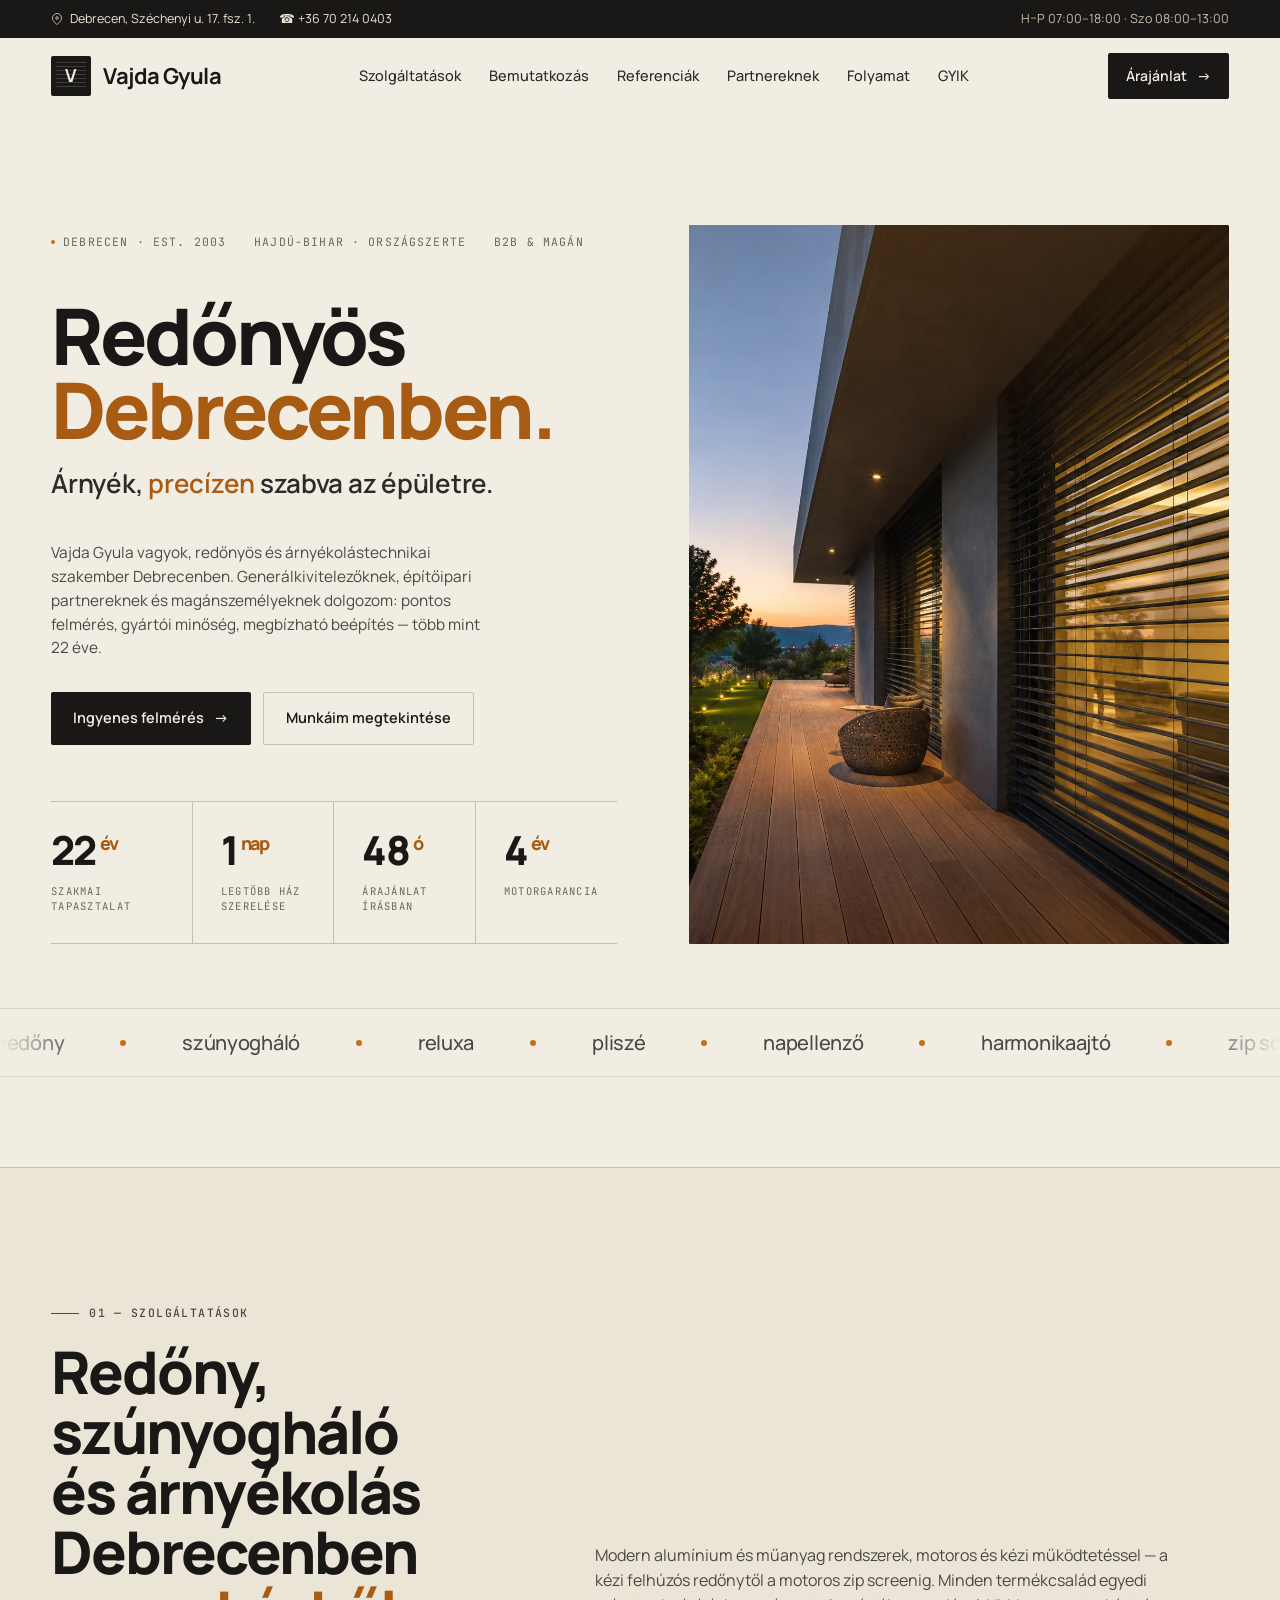
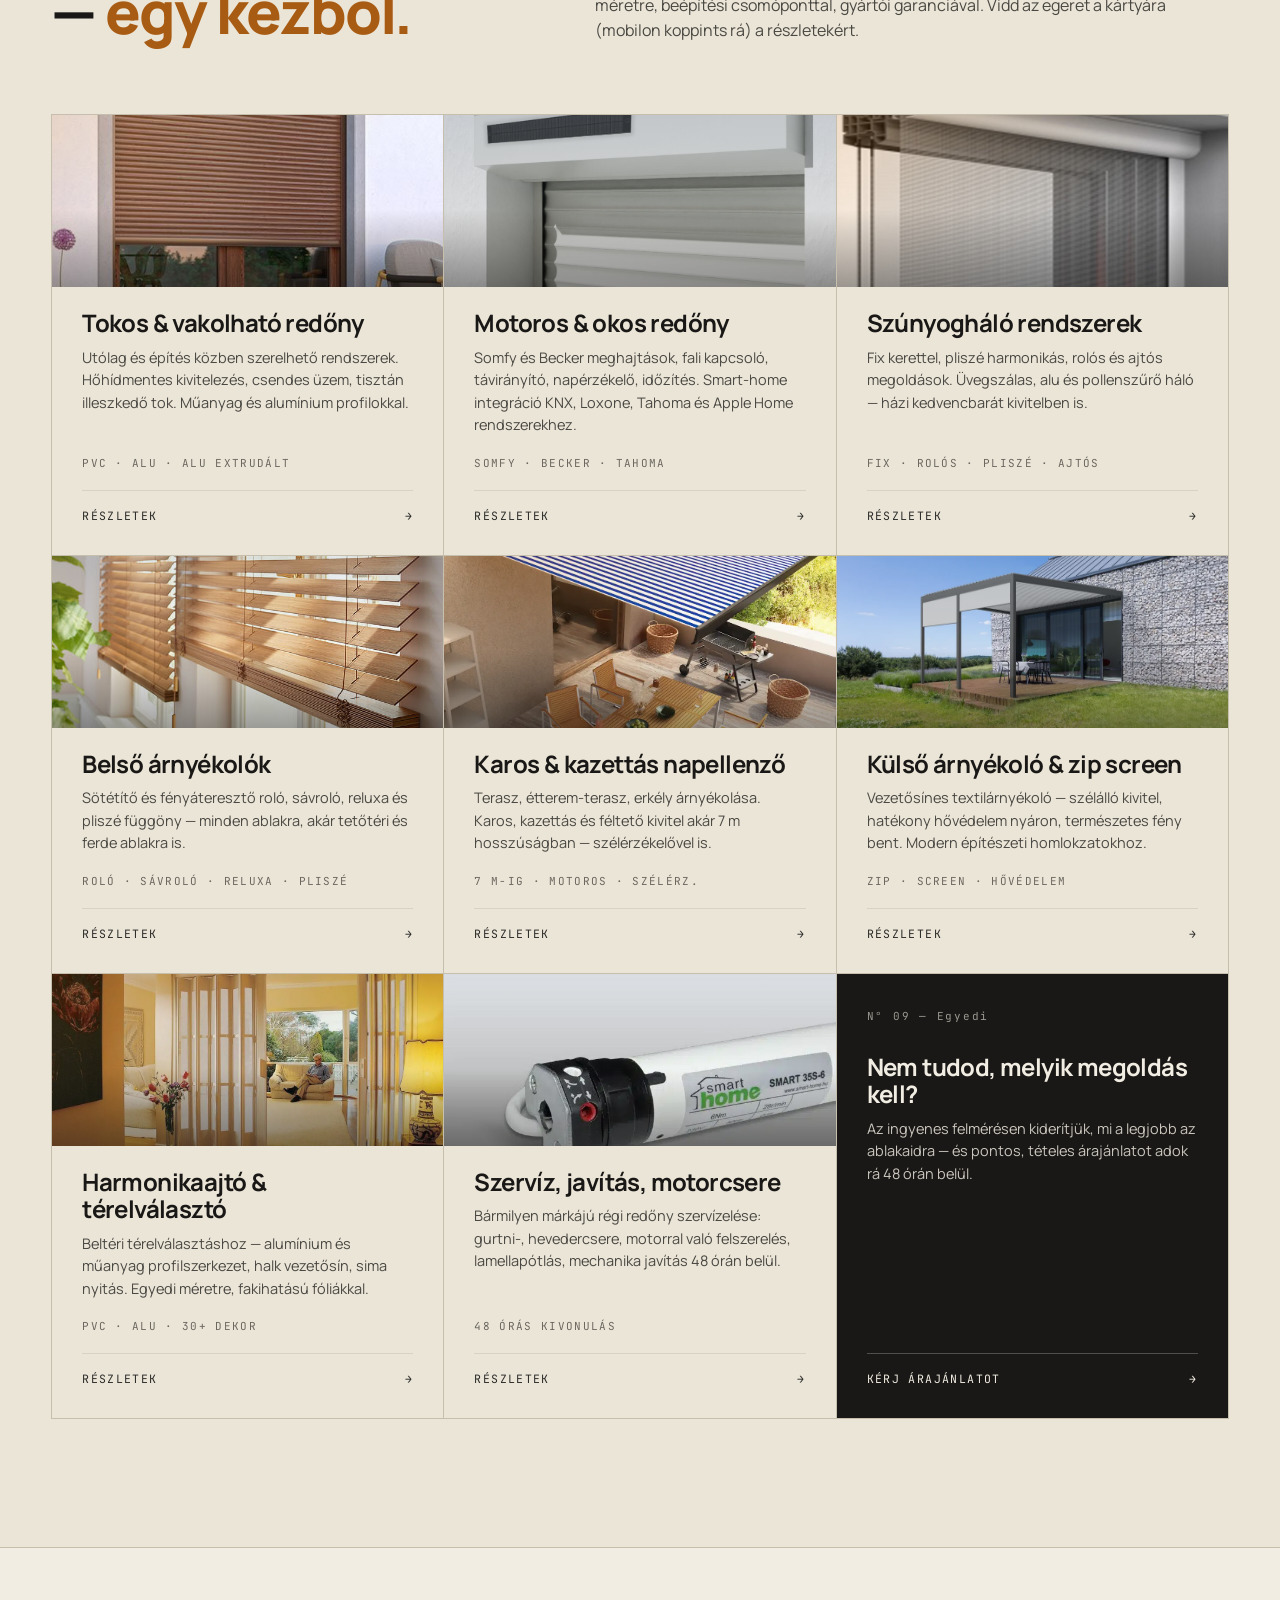
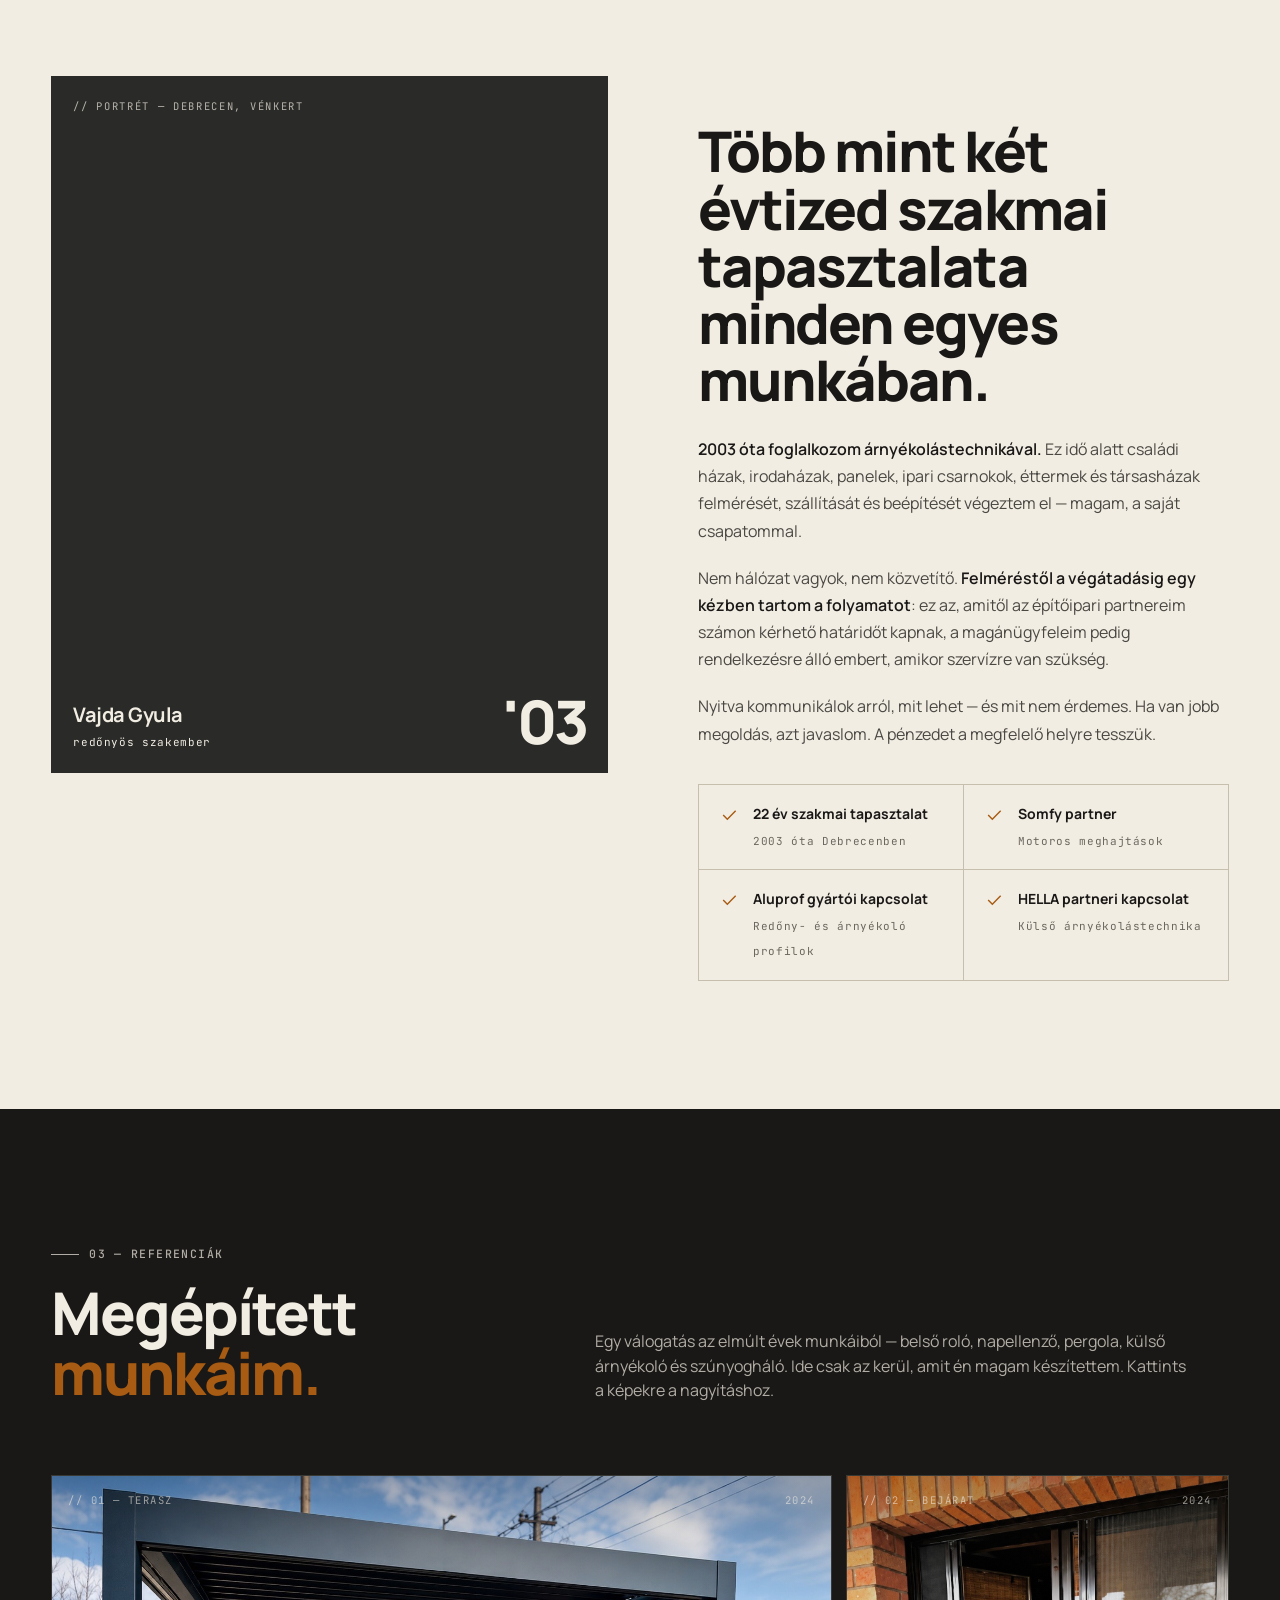
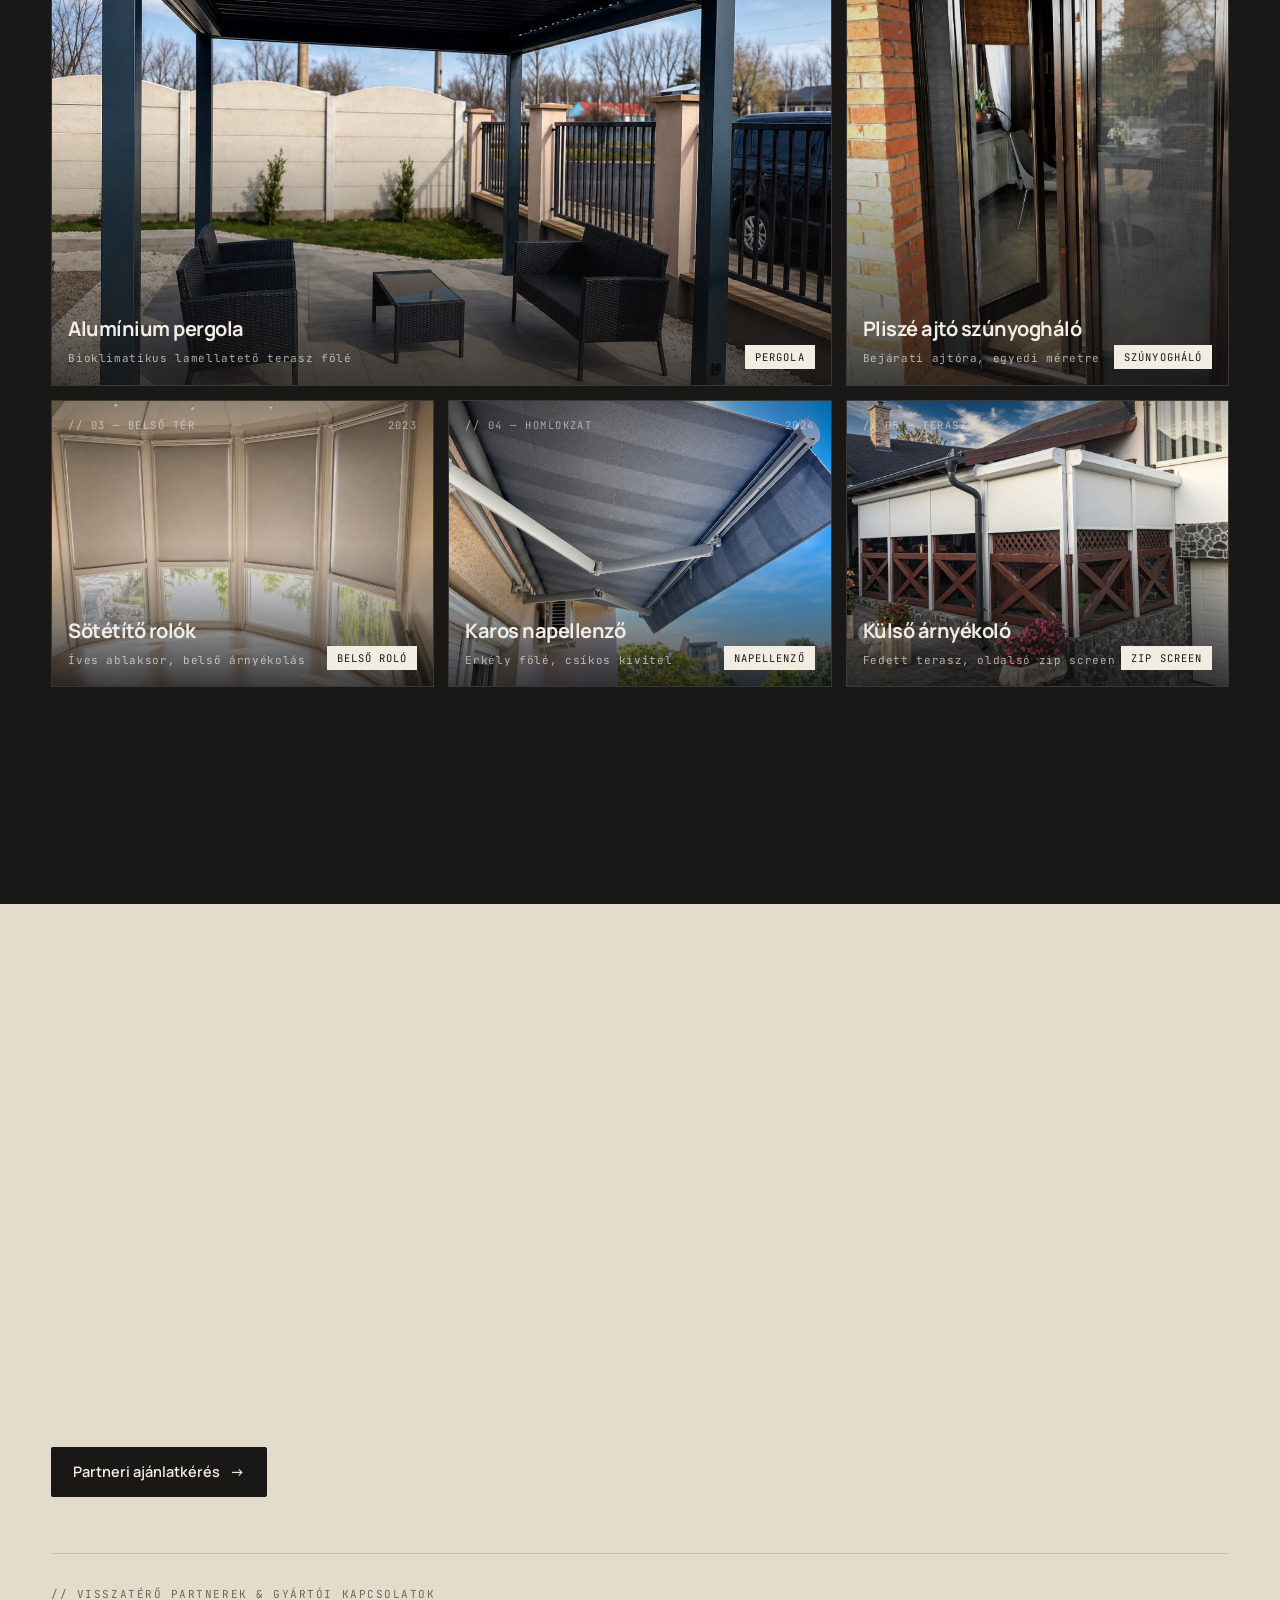
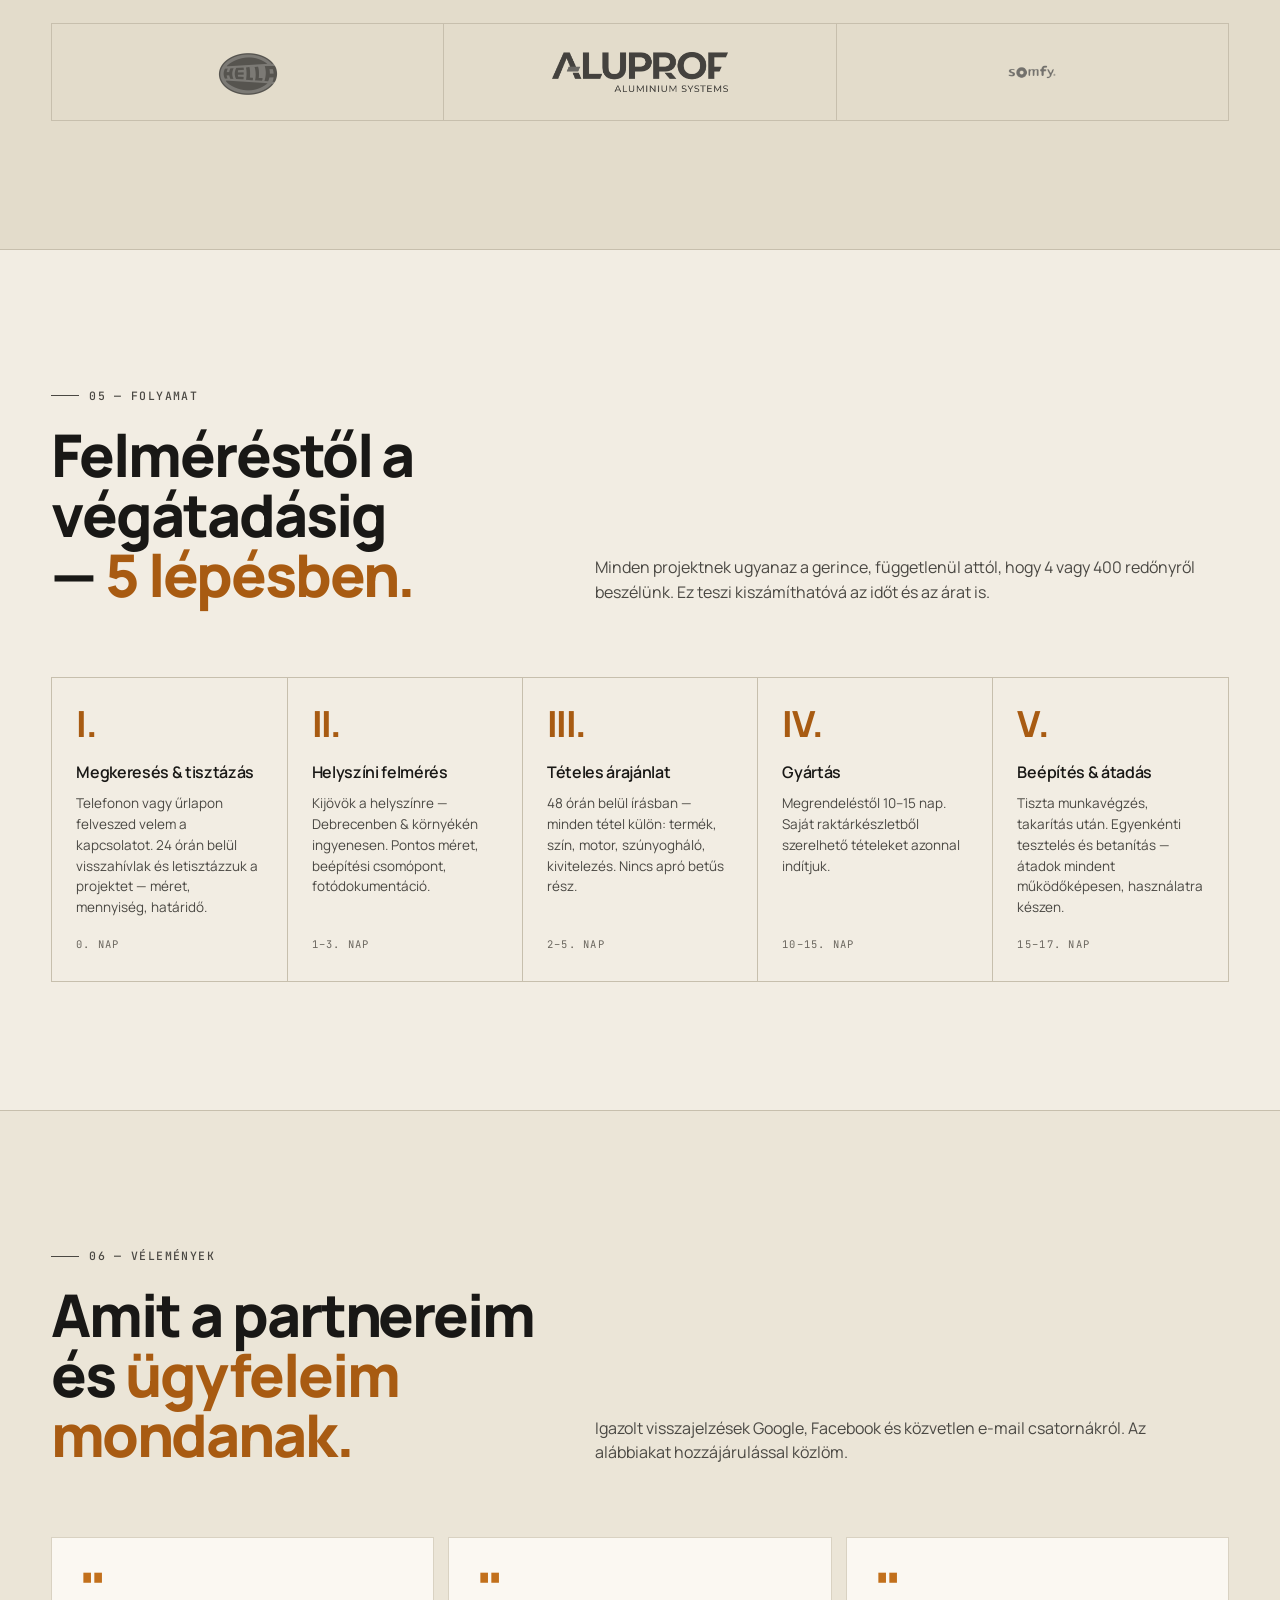
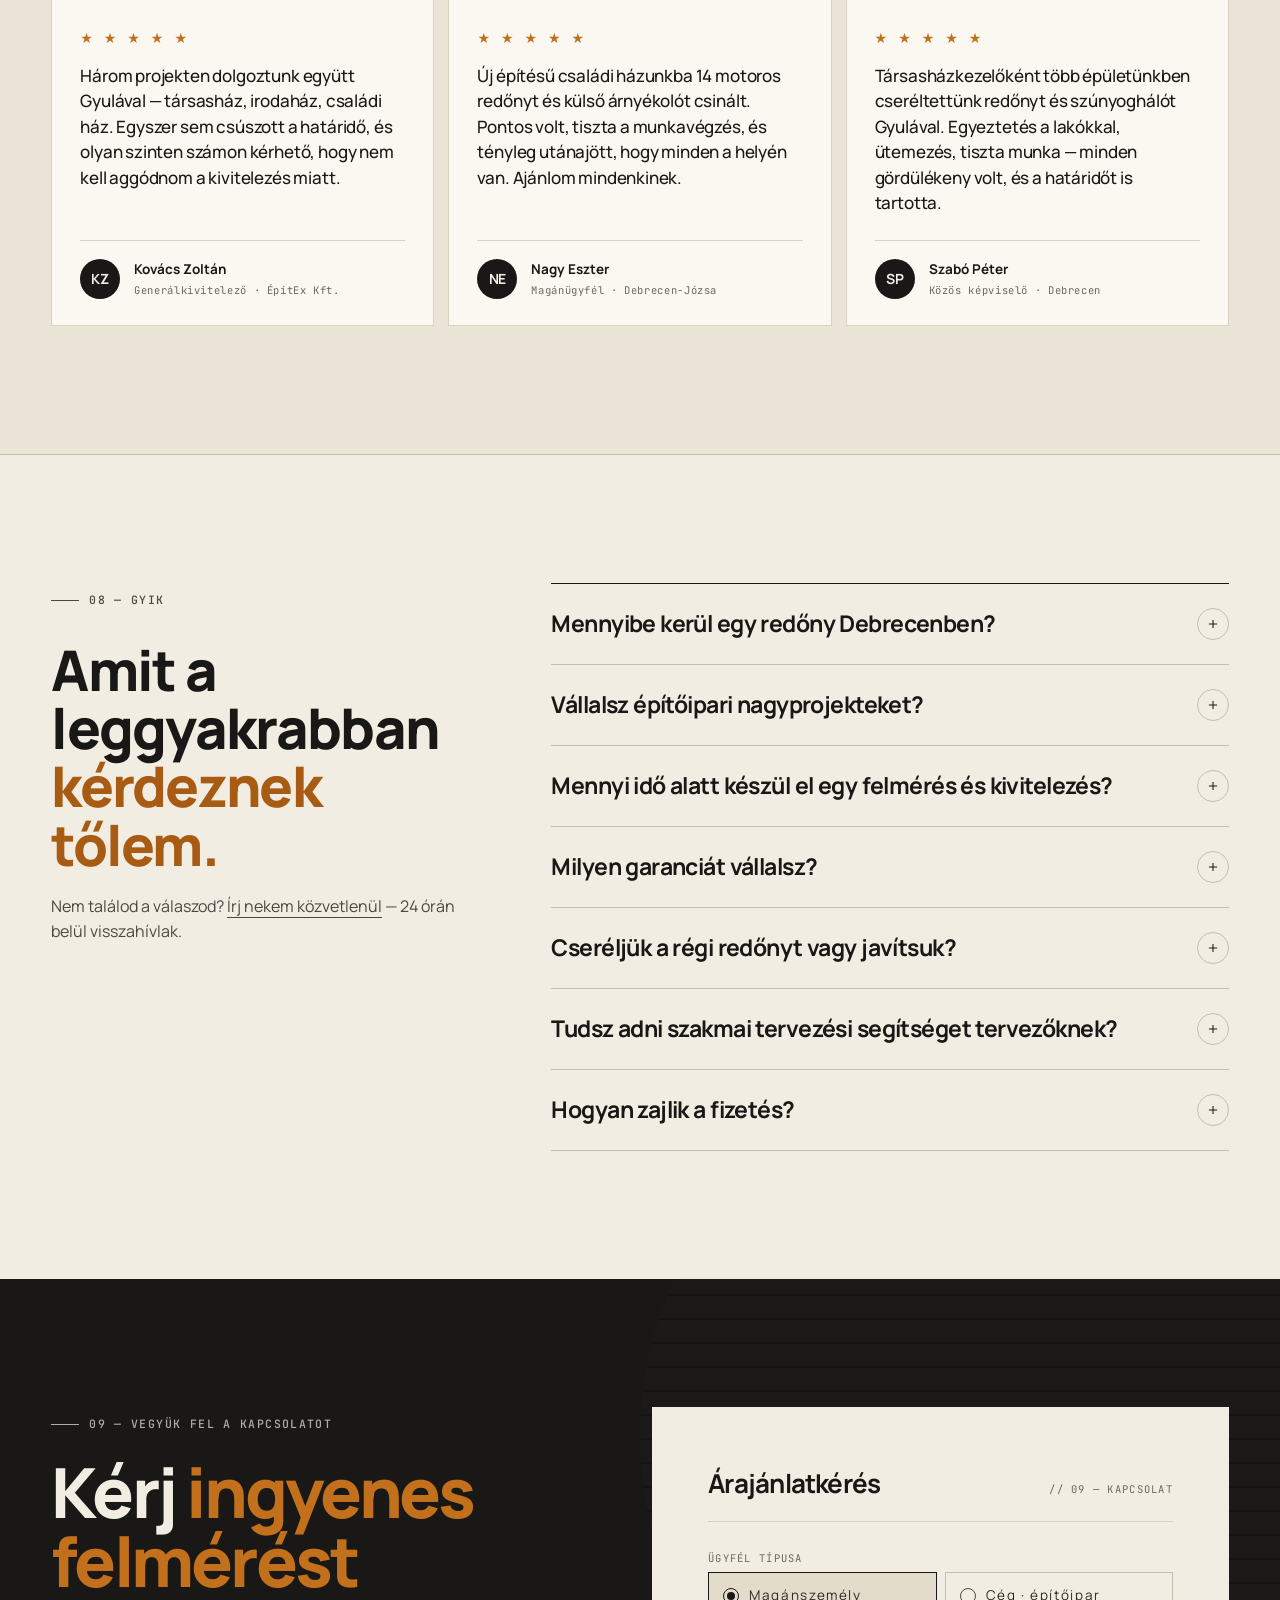
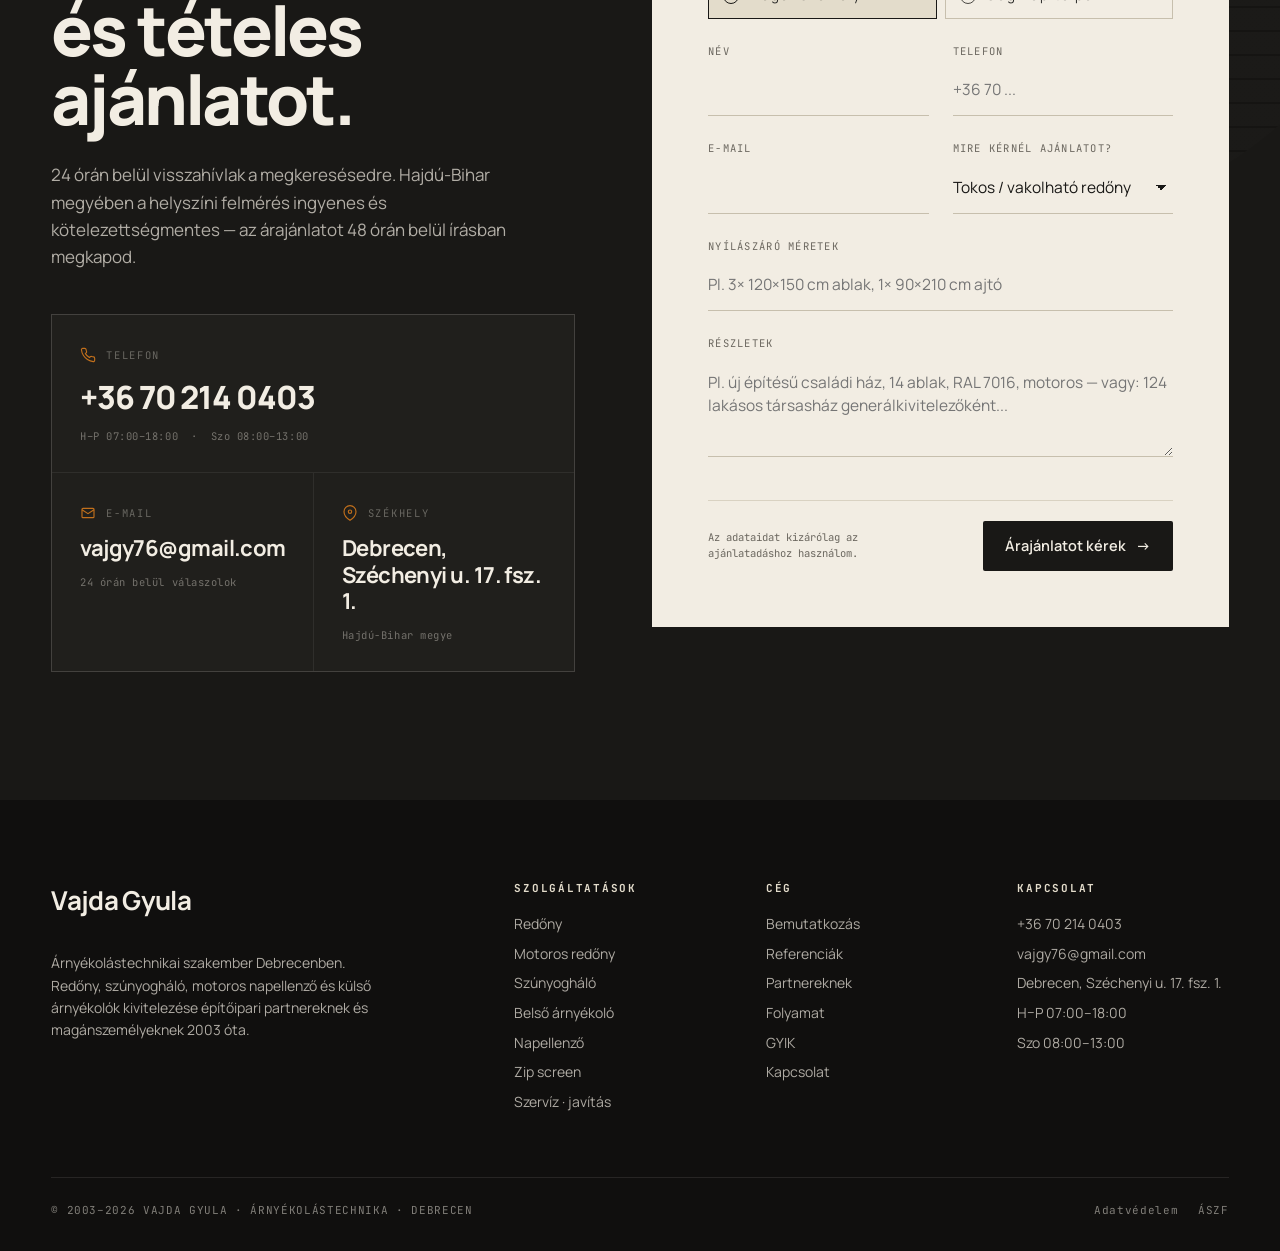
==== index.html @ 46eee4c5 "SEO overhaul: favicon/OG assets, image compression, hero rework, mailto form - Add favicon (SVG + PN" ====
<!doctype html>
<html lang="hu">
<head>
<meta charset="utf-8" />
<meta name="viewport" content="width=device-width, initial-scale=1, viewport-fit=cover" />
<title>Vajda Gyula Redőnyös Debrecen — Árnyékolástechnika, redőny, szúnyogháló, motoros napellenző</title>
<meta name="description" content="Vajda Gyula árnyékolástechnikai szakember Debrecenben. Redőny, motoros redőny, szúnyogháló, reluxa, pliszé, napellenző, harmonikaajtó és külső árnyékolók kivitelezése — építőipari partnereknek és magánszemélyeknek Hajdú-Bihar megyében. Ingyenes felmérés, garancia, gyors kivitelezés." />
<meta name="keywords" content="redőnyös Debrecen, árnyékolástechnika Debrecen, redőny Debrecen, motoros redőny, szúnyogháló Debrecen, reluxa, pliszé, napellenző, harmonikaajtó, külső árnyékoló, Vajda Gyula, redőny szerelés Hajdú-Bihar" />
<meta name="author" content="Vajda Gyula Árnyékolástechnika" />
<meta name="robots" content="index, follow, max-snippet:-1, max-image-preview:large, max-video-preview:-1" />
<meta name="theme-color" content="#191816" />
<meta name="geo.region" content="HU-HB" />
<meta name="geo.placename" content="Debrecen" />
<meta name="geo.position" content="47.5316;21.6273" />
<meta name="ICBM" content="47.5316, 21.6273" />
<link rel="canonical" href="https://vajdagyula-redony.hu/" />

<!-- Icons & manifest -->
<link rel="icon" href="favicon.svg" type="image/svg+xml" />
<link rel="icon" href="favicon-32.png" sizes="32x32" type="image/png" />
<link rel="icon" href="favicon-16.png" sizes="16x16" type="image/png" />
<link rel="apple-touch-icon" href="apple-touch-icon.png" />
<link rel="manifest" href="site.webmanifest" />

<!-- Open Graph -->
<meta property="og:type" content="website" />
<meta property="og:locale" content="hu_HU" />
<meta property="og:url" content="https://vajdagyula-redony.hu/" />
<meta property="og:site_name" content="Vajda Gyula Árnyékolástechnika" />
<meta property="og:title" content="Vajda Gyula Redőnyös Debrecen — Árnyékolástechnika minden mennyiségben" />
<meta property="og:description" content="22 év szakmai tapasztalat. Redőny, szúnyogháló, motoros árnyékolók építőipari kivitelezőknek és magánszemélyeknek Debrecenben és Hajdú-Bihar megyében." />
<meta property="og:image" content="https://vajdagyula-redony.hu/og.jpg" />
<meta property="og:image:width" content="1200" />
<meta property="og:image:height" content="630" />
<meta property="og:image:alt" content="Vajda Gyula redőnyös és árnyékolástechnika Debrecen" />

<!-- Twitter -->
<meta name="twitter:card" content="summary_large_image" />
<meta name="twitter:title" content="Vajda Gyula Redőnyös Debrecen" />
<meta name="twitter:description" content="Árnyékolástechnika kivitelezés Debrecenben. Építőipari partnereknek és magánszemélyeknek." />
<meta name="twitter:image" content="https://vajdagyula-redony.hu/og.jpg" />

<!-- Fonts -->
<link rel="preconnect" href="https://fonts.googleapis.com" />
<link rel="preconnect" href="https://fonts.gstatic.com" crossorigin />
<link href="https://fonts.googleapis.com/css2?family=Manrope:wght@400;500;600;700;800&family=JetBrains+Mono:wght@400;500&display=swap" rel="stylesheet" />

<link rel="preload" as="image" href="vajdahero.webp" type="image/webp" fetchpriority="high" />
<link rel="stylesheet" href="styles.css" />

<!-- Reveal-animated content stays visible if JS is disabled / not executed -->
<noscript><style>.reveal{opacity:1 !important;transform:none !important}</style></noscript>

<!-- Schema.org LocalBusiness -->
<script type="application/ld+json">
{
  "@context": "https://schema.org",
  "@type": "LocalBusiness",
  "@id": "https://vajdagyula-redony.hu/#business",
  "name": "Vajda Gyula Árnyékolástechnika",
  "alternateName": "Vajda Gyula Redőnyös",
  "description": "Árnyékolástechnikai szakember Debrecenben — redőny, szúnyogháló, reluxa, pliszé, motoros napellenző, harmonikaajtó és külső árnyékolók kivitelezése.",
  "url": "https://vajdagyula-redony.hu/",
  "telephone": "+36-70-214-0403",
  "email": "vajgy76@gmail.com",
  "image": "https://vajdagyula-redony.hu/og.jpg",
  "priceRange": "$$",
  "address": {
    "@type": "PostalAddress",
    "streetAddress": "Széchenyi utca 17. földszint 1.",
    "addressLocality": "Debrecen",
    "postalCode": "4025",
    "addressRegion": "Hajdú-Bihar",
    "addressCountry": "HU"
  },
  "geo": { "@type": "GeoCoordinates", "latitude": 47.5316, "longitude": 21.6273 },
  "areaServed": [
    { "@type": "City", "name": "Debrecen" },
    { "@type": "AdministrativeArea", "name": "Hajdú-Bihar megye" },
    { "@type": "City", "name": "Hajdúböszörmény" },
    { "@type": "City", "name": "Hajdúszoboszló" },
    { "@type": "City", "name": "Nyíregyháza" },
    { "@type": "City", "name": "Berettyóújfalu" }
  ],
  "openingHoursSpecification": [
    { "@type": "OpeningHoursSpecification", "dayOfWeek": ["Monday","Tuesday","Wednesday","Thursday","Friday"], "opens": "07:00", "closes": "18:00" },
    { "@type": "OpeningHoursSpecification", "dayOfWeek": "Saturday", "opens": "08:00", "closes": "13:00" }
  ],
  "founder": { "@type": "Person", "name": "Vajda Gyula" },
  "foundingDate": "2003",
  "knowsLanguage": "hu",
  "currenciesAccepted": "HUF",
  "paymentAccepted": "Készpénz, bankkártya, átutalás",
  "slogan": "Árnyékolástechnika egy kézből, Debrecenben.",
  "hasOfferCatalog": {
    "@type": "OfferCatalog",
    "name": "Árnyékolástechnikai szolgáltatások",
    "itemListElement": [
      { "@type": "Offer", "itemOffered": { "@type": "Service", "name": "Tokos és vakolható redőny szerelése", "areaServed": "Debrecen" } },
      { "@type": "Offer", "itemOffered": { "@type": "Service", "name": "Motoros és okos redőny (Somfy, Becker)", "areaServed": "Debrecen" } },
      { "@type": "Offer", "itemOffered": { "@type": "Service", "name": "Szúnyogháló rendszerek", "areaServed": "Debrecen" } },
      { "@type": "Offer", "itemOffered": { "@type": "Service", "name": "Belső árnyékolók — roló, reluxa, pliszé, sávroló", "areaServed": "Debrecen" } },
      { "@type": "Offer", "itemOffered": { "@type": "Service", "name": "Karos és kazettás napellenző", "areaServed": "Debrecen" } },
      { "@type": "Offer", "itemOffered": { "@type": "Service", "name": "Külső árnyékoló és zip screen", "areaServed": "Debrecen" } },
      { "@type": "Offer", "itemOffered": { "@type": "Service", "name": "Harmonikaajtó és térelválasztó", "areaServed": "Debrecen" } },
      { "@type": "Offer", "itemOffered": { "@type": "Service", "name": "Redőny szervíz, javítás, motorcsere", "areaServed": "Debrecen" } }
    ]
  },
  "sameAs": [
    "https://www.facebook.com/vajdagyula.redony",
    "https://www.instagram.com/vajdagyula.redony"
  ]
}
</script>

<script type="application/ld+json">
{
  "@context": "https://schema.org",
  "@type": "FAQPage",
  "mainEntity": [
    { "@type": "Question", "name": "Mennyibe kerül egy redőny Debrecenben?",
      "acceptedAnswer": { "@type": "Answer", "text": "Az ár a méretektől, a profil típusától (műanyag, alumínium habosított, alu extrudált), a működtetéstől (gurtni, hevederes, motoros, okos) és az opcionális szúnyoghálótól függ. Ingyenes helyszíni felmérés után részletes, tételes árajánlatot adok 48 órán belül." } },
    { "@type": "Question", "name": "Vállalsz építőipari nagyprojekteket?",
      "acceptedAnswer": { "@type": "Answer", "text": "Igen, ügyfélkörünk jelentős része generálkivitelezőkből, építőipari vállalkozásokból és társasházkezelőkből áll. Társasházi, ipari és lakóparki projekteknél bekapcsolódunk a tervezési fázistól a végátadásig." } },
    { "@type": "Question", "name": "Mennyi idő alatt készül el egy felmérés és kivitelezés?",
      "acceptedAnswer": { "@type": "Answer", "text": "Helyszíni felmérés általában 24-72 órán belül. Egyedi méretű termékek gyártási ideje 7-15 munkanap, a kivitelezés a legtöbb családi háznál 1 nap alatt elkészül." } },
    { "@type": "Question", "name": "Milyen garanciát vállalsz?",
      "acceptedAnswer": { "@type": "Answer", "text": "Minden új termékre 1 év teljes körű garanciát vállalok, a motorra 4 évet. A szakszerű beépítésre élethosszig tartó beépítési garanciát adok — ha bármi probléma adódik a beépítéssel, kijövök és megoldom." } },
    { "@type": "Question", "name": "Cseréljük a régi redőnyt vagy javítsuk?",
      "acceptedAnswer": { "@type": "Answer", "text": "20 évnél fiatalabb, alumínium szerkezetű redőnyök legtöbbször javíthatók — gurtni-, motorcsere, lamellapótlás. Műanyag, deformálódott vagy hőhídas régi redőnyöknél javasolt a teljes csere modern, hőszigetelő rendszerre." } },
    { "@type": "Question", "name": "Tudsz adni szakmai tervezési segítséget tervezőknek?",
      "acceptedAnswer": { "@type": "Answer", "text": "Igen. Építészirodákkal és kivitelezőkkel rendszeresen dolgozom — beépítési csomópontokat, gyártói műszaki adatlapokat, BIM-objektumokat és színmintát biztosítok a tervezési fázishoz." } }
  ]
}
</script>
</head>

<body>

<!-- ===== Top utility bar ===== -->
<div class="topbar">
  <div class="wrap topbar-inner">
    <div class="topbar-left">
      <span class="hide-sm topbar-loc"><svg width="12" height="12" viewBox="0 0 24 24" fill="none" stroke="currentColor" stroke-width="1.8" aria-hidden="true"><path d="M21 10c0 7-9 13-9 13s-9-6-9-13a9 9 0 0118 0z"/><circle cx="12" cy="10" r="2.5"/></svg>Debrecen, Széchenyi u. 17. fsz. 1.</span>
      <a href="tel:+36702140403">☎ +36 70 214 0403</a>
    </div>
    <div class="topbar-right">
      <span class="hide-sm">H–P 07:00–18:00 · Szo 08:00–13:00</span>
    </div>
  </div>
</div>

<!-- ===== Header ===== -->
<header class="header">
  <div class="wrap nav">
    <a class="brand" href="#top" aria-label="Vajda Gyula — kezdőlap">
      <span class="brand-mark" aria-hidden="true">V</span>
      <span class="brand-name">
        Vajda Gyula
      </span>
    </a>
    <nav class="menu" aria-label="Főmenü">
      <a href="#szolgaltatasok">Szolgáltatások</a>
      <a href="#bemutatkozas">Bemutatkozás</a>
      <a href="#referenciak">Referenciák</a>
      <a href="#partnereknek">Partnereknek</a>
      <a href="#folyamat">Folyamat</a>
      <a href="#gyik">GYIK</a>
    </nav>
    <a class="nav-cta" href="#kapcsolat">Árajánlat <span class="arrow">→</span></a>
    <button class="menu-toggle" aria-label="Menü"><span></span></button>
  </div>
  <div class="mobile-menu" aria-label="Mobilmenü">
    <a href="#szolgaltatasok">Szolgáltatások <small>01</small></a>
    <a href="#bemutatkozas">Bemutatkozás <small>02</small></a>
    <a href="#referenciak">Referenciák <small>03</small></a>
    <a href="#partnereknek">Partnereknek <small>04</small></a>
    <a href="#folyamat">Folyamat <small>05</small></a>
    <a href="#gyik">GYIK <small>06</small></a>
    <a href="#kapcsolat">Kapcsolat <small>07</small></a>
    <a class="btn btn-primary mobile-cta" href="#kapcsolat">Ingyenes árajánlat <span class="arrow">→</span></a>
  </div>
</header>

<main id="top">

<!-- ===== Hero ===== -->
<section class="hero" aria-label="Bevezető">
  <div class="wrap">
    <div class="hero-grid">
      <div>
        <div class="hero-meta reveal">
          <span><span class="dot"></span>Debrecen · est. 2003</span>
          <span>Hajdú-Bihar · országszerte</span>
          <span>B2B &amp; magán</span>
        </div>
        <h1 class="reveal">
          Redőnyös<br/>
          <span class="amber">Debrecenben.</span>
        </h1>
        <p class="hero-tagline reveal">Árnyék, <span class="amber">precízen</span> szabva az épületre.</p>
        <p class="hero-lede reveal">
          Vajda Gyula vagyok, redőnyös és árnyékolástechnikai szakember Debrecenben. Generálkivitelezőknek, építőipari partnereknek és magánszemélyeknek dolgozom: pontos felmérés, gyártói minőség, megbízható beépítés — több mint 22 éve.
        </p>
        <div class="hero-ctas reveal">
          <a href="#kapcsolat" class="btn btn-primary">Ingyenes felmérés <span class="arrow">→</span></a>
          <a href="#referenciak" class="btn btn-ghost">Munkáim megtekintése</a>
        </div>

        <div class="hero-rule reveal" role="list">
          <div role="listitem">
            <div class="num">22<small>év</small></div>
            <div class="lbl">Szakmai tapasztalat</div>
          </div>
          <div role="listitem">
            <div class="num">1<small>nap</small></div>
            <div class="lbl">Legtöbb ház szerelése</div>
          </div>
          <div role="listitem">
            <div class="num">48<small>ó</small></div>
            <div class="lbl">Árajánlat írásban</div>
          </div>
          <div role="listitem">
            <div class="num">4<small>év</small></div>
            <div class="lbl">Motorgarancia</div>
          </div>
        </div>
      </div>

      <div class="hero-visual reveal">
        <picture>
          <source srcset="vajdahero.webp" type="image/webp" />
          <img src="vajdahero.jpg" width="1024" height="1536" alt="Vajda Gyula redőnyös és árnyékolástechnikai szakember Debrecenben" fetchpriority="high" />
        </picture>
      </div>
    </div>
  </div>

  <div class="hero-marquee" aria-hidden="true">
    <div class="marquee-track">
      <span><em class="italic">redőny</em><i class="dot"></i><em class="italic">szúnyogháló</em><i class="dot"></i><em class="italic">reluxa</em><i class="dot"></i><em class="italic">pliszé</em><i class="dot"></i><em class="italic">napellenző</em><i class="dot"></i><em class="italic">harmonikaajtó</em><i class="dot"></i><em class="italic">zip screen</em><i class="dot"></i><em class="italic">motoros megoldások</em><i class="dot"></i></span>
      <span><em class="italic">redőny</em><i class="dot"></i><em class="italic">szúnyogháló</em><i class="dot"></i><em class="italic">reluxa</em><i class="dot"></i><em class="italic">pliszé</em><i class="dot"></i><em class="italic">napellenző</em><i class="dot"></i><em class="italic">harmonikaajtó</em><i class="dot"></i><em class="italic">zip screen</em><i class="dot"></i><em class="italic">motoros megoldások</em><i class="dot"></i></span>
    </div>
  </div>
</section>

<!-- ===== Services ===== -->
<section class="services" id="szolgaltatasok" aria-label="Szolgáltatások">
  <div class="wrap">
    <div class="section-head reveal">
      <div>
        <div class="eyebrow">01 — Szolgáltatások</div>
        <h2>Redőny, szúnyogháló és árnyékolás Debrecenben — <em>egy kézből.</em></h2>
      </div>
      <p>Modern alumínium és műanyag rendszerek, motoros és kézi működtetéssel — a kézi felhúzós redőnytől a motoros zip screenig. Minden termékcsalád egyedi méretre, beépítési csomóponttal, gyártói garanciával. Vidd az egeret a kártyára (mobilon koppints rá) a részletekért.</p>
    </div>

    <div class="services-grid">

      <article class="service reveal" data-service>
        <div class="service-shot warm">
          <img src="tokos.jpg" alt="Tokos és vakolható redőny szerelés Debrecenben" loading="lazy" />
        </div>
        <h3>Tokos &amp; vakolható redőny</h3>
        <p>Utólag és építés közben szerelhető rendszerek. Hőhídmentes kivitelezés, csendes üzem, tisztán illeszkedő tok. Műanyag és alumínium profilokkal.</p>
        <div class="service-meta">PVC · ALU · ALU EXTRUDÁLT</div>
        <div class="service-cta">Részletek <span class="arrow">→</span></div>
        <div class="service-panel">
          <div class="service-panel-body">
            <h3>Tokos &amp; vakolható redőny</h3>
            <ul class="service-points">
              <li>Utólag és új építésbe egyaránt szerelhető</li>
              <li>Hőhídmentes tok, halk működés</li>
              <li>Kézi felhúzós, gurtnis, hevederes vagy motoros</li>
            </ul>
          </div>
        </div>
      </article>

      <article class="service reveal" data-service>
        <div class="service-shot cool">
          <img src="motorosredony.jpg" alt="Motoros redőny Somfy motorral és okos vezérléssel" loading="lazy" />
        </div>
        <h3>Motoros &amp; okos redőny</h3>
        <p>Somfy és Becker meghajtások, fali kapcsoló, távirányító, napérzékelő, időzítés. Smart-home integráció KNX, Loxone, Tahoma és Apple Home rendszerekhez.</p>
        <div class="service-meta">SOMFY · BECKER · TAHOMA</div>
        <div class="service-cta">Részletek <span class="arrow">→</span></div>
        <div class="service-panel">
          <div class="service-panel-body">
            <h3>Motoros &amp; okos redőny</h3>
            <ul class="service-points">
              <li>Somfy és Becker meghajtás, halk üzem</li>
              <li>Távirányító, napérzékelő, időzítés</li>
              <li>KNX · Loxone · Tahoma · Apple Home</li>
            </ul>
          </div>
        </div>
      </article>

      <article class="service reveal" data-service>
        <div class="service-shot warm">
          <img src="szunyoghalo.jpg" alt="Szúnyogháló rendszer ablakra és ajtóra, Debrecen" loading="lazy" />
        </div>
        <h3>Szúnyogháló rendszerek</h3>
        <p>Fix kerettel, pliszé harmonikás, rolós és ajtós megoldások. Üvegszálas, alu és pollenszűrő háló — házi kedvencbarát kivitelben is.</p>
        <div class="service-meta">FIX · ROLÓS · PLISZÉ · AJTÓS</div>
        <div class="service-cta">Részletek <span class="arrow">→</span></div>
        <div class="service-panel">
          <div class="service-panel-body">
            <h3>Szúnyogháló rendszerek</h3>
            <ul class="service-points">
              <li>Fix, rolós, pliszé harmonikás és ajtós kivitel</li>
              <li>Pliszé szúnyogháló minden ablakra</li>
              <li>Üvegszálas, alu és pollenszűrő, kedvenc-barát háló</li>
            </ul>
          </div>
        </div>
      </article>

      <article class="service reveal" data-service>
        <div class="service-shot cool">
          <img src="belso-arnyekolo.jpg" alt="Belső árnyékoló — sötétítő roló, reluxa és pliszé függöny" loading="lazy" />
        </div>
        <h3>Belső árnyékolók</h3>
        <p>Sötétítő és fényáteresztő roló, sávroló, reluxa és pliszé függöny — minden ablakra, akár tetőtéri és ferde ablakra is.</p>
        <div class="service-meta">ROLÓ · SÁVROLÓ · RELUXA · PLISZÉ</div>
        <div class="service-cta">Részletek <span class="arrow">→</span></div>
        <div class="service-panel">
          <div class="service-panel-body">
            <h3>Belső árnyékolók</h3>
            <ul class="service-points">
              <li>Sötétítő és fényáteresztő roló</li>
              <li>Sávroló, reluxa és pliszé függöny</li>
              <li>Egyenes, ferde és tetőtéri ablakra egyaránt</li>
            </ul>
          </div>
        </div>
      </article>

      <article class="service reveal" data-service>
        <div class="service-shot warm">
          <img src="kazettasnapellenzo.webp" alt="Karos, kazettás napellenző terasz fölé, motoros" loading="lazy" />
        </div>
        <h3>Karos &amp; kazettás napellenző</h3>
        <p>Terasz, étterem-terasz, erkély árnyékolása. Karos, kazettás és féltető kivitel akár 7 m hosszúságban — szélérzékelővel is.</p>
        <div class="service-meta">7 M-IG · MOTOROS · SZÉLÉRZ.</div>
        <div class="service-cta">Részletek <span class="arrow">→</span></div>
        <div class="service-panel">
          <div class="service-panel-body">
            <h3>Karos &amp; kazettás napellenző</h3>
            <ul class="service-points">
              <li>Karos, kazettás és féltető kivitel</li>
              <li>Terasz, étterem-terasz, erkély fölé</li>
              <li>Akár 7 m széles, motoros, szélérzékelővel</li>
            </ul>
          </div>
        </div>
      </article>

      <article class="service reveal" data-service>
        <div class="service-shot cool">
          <picture>
            <source srcset="zipscreen.webp" type="image/webp" />
            <img src="zipscreen.png" alt="Külső árnyékoló zip screen modern homlokzaton" loading="lazy" />
          </picture>
        </div>
        <h3>Külső árnyékoló &amp; zip screen</h3>
        <p>Vezetősínes textilárnyékoló — szélálló kivitel, hatékony hővédelem nyáron, természetes fény bent. Modern építészeti homlokzatokhoz.</p>
        <div class="service-meta">ZIP · SCREEN · HŐVÉDELEM</div>
        <div class="service-cta">Részletek <span class="arrow">→</span></div>
        <div class="service-panel">
          <div class="service-panel-body">
            <h3>Külső árnyékoló &amp; zip screen</h3>
            <ul class="service-points">
              <li>Vezetősínes, szélálló textilárnyékoló</li>
              <li>Hatékony nyári hővédelem, természetes fény bent</li>
              <li>Modern építészeti homlokzatokhoz</li>
            </ul>
          </div>
        </div>
      </article>

      <article class="service reveal" data-service>
        <div class="service-shot warm">
          <img src="harmonikaajto.webp" alt="Harmonikaajtó és térelválasztó egyedi méretre" loading="lazy" />
        </div>
        <h3>Harmonikaajtó &amp; térelválasztó</h3>
        <p>Beltéri térelválasztáshoz — alumínium és műanyag profilszerkezet, halk vezetősín, sima nyitás. Egyedi méretre, fakihatású fóliákkal.</p>
        <div class="service-meta">PVC · ALU · 30+ DEKOR</div>
        <div class="service-cta">Részletek <span class="arrow">→</span></div>
        <div class="service-panel">
          <div class="service-panel-body">
            <h3>Harmonikaajtó &amp; térelválasztó</h3>
            <ul class="service-points">
              <li>Beltéri térelválasztás egyedi méretre</li>
              <li>Halk vezetősín, sima nyitás</li>
              <li>Alumínium és PVC, fakihatású fóliákkal</li>
            </ul>
          </div>
        </div>
      </article>

      <article class="service reveal" data-service>
        <div class="service-shot cool">
          <img src="szereles.webp" alt="Redőny szervíz, javítás és motorcsere Debrecenben" loading="lazy" />
        </div>
        <h3>Szervíz, javítás, motorcsere</h3>
        <p>Bármilyen márkájú régi redőny szervízelése: gurtni-, hevedercsere, motorral való felszerelés, lamellapótlás, mechanika javítás 48 órán belül.</p>
        <div class="service-meta">48 ÓRÁS KIVONULÁS</div>
        <div class="service-cta">Részletek <span class="arrow">→</span></div>
        <div class="service-panel">
          <div class="service-panel-body">
            <h3>Szervíz, javítás, motorcsere</h3>
            <ul class="service-points">
              <li>Bármely márkájú régi redőny szervíze</li>
              <li>Gurtni-, heveder- és motorcsere</li>
              <li>Lamellapótlás, mechanika javítás</li>
            </ul>
          </div>
        </div>
      </article>

      <a class="service service-cta-card reveal" href="#kapcsolat">
        <div class="service-num">N° 09 — Egyedi</div>
        <h3>Nem tudod, melyik megoldás kell?</h3>
        <p>Az ingyenes felmérésen kiderítjük, mi a legjobb az ablakaidra — és pontos, tételes árajánlatot adok rá 48 órán belül.</p>
        <div class="service-cta">Kérj árajánlatot <span class="arrow">→</span></div>
      </a>

    </div>
  </div>
</section>

<!-- ===== About ===== -->
<section id="bemutatkozas" aria-label="Bemutatkozás">
  <div class="wrap">
    <div class="about-grid">
      <div class="about-portrait reveal" aria-hidden="true">
        <div class="stripes"></div>
        <div class="label">// PORTRÉT — DEBRECEN, VÉNKERT</div>
        <div class="caption">
          <div>
            <strong>Vajda Gyula</strong>
            redőnyös szakember
          </div>
          <div class="since">'03</div>
        </div>
      </div>

      <div class="about-body">
        <div class="eyebrow reveal">02 — Bemutatkozás</div>
        <h2 class="reveal">    Több mint két évtized szakmai tapasztalata minden egyes munkában.</em></h2>
        <p class="reveal">
          <strong>2003 óta foglalkozom árnyékolástechnikával.</strong> Ez idő alatt családi házak, irodaházak, panelek, ipari csarnokok, éttermek és társasházak felmérését, szállítását és beépítését végeztem el — magam, a saját csapatommal.
        </p>
        <p class="reveal">
          Nem hálózat vagyok, nem közvetítő. <strong>Felméréstől a végátadásig egy kézben tartom a folyamatot</strong>: ez az, amitől az építőipari partnereim számon kérhető határidőt kapnak, a magánügyfeleim pedig rendelkezésre álló embert, amikor szervízre van szükség.
        </p>
        <p class="reveal">
          Nyitva kommunikálok arról, mit lehet — és mit nem érdemes. Ha van jobb megoldás, azt javaslom. A pénzedet a megfelelő helyre tesszük.
        </p>

        <div class="about-credentials reveal">
          <div>
            <span class="ico" aria-hidden="true">
              <svg width="20" height="20" viewBox="0 0 24 24" fill="none" stroke="currentColor" stroke-width="1.7"><path d="M5 12l5 5L20 7"/></svg>
            </span>
            <div>
              <strong>22 év szakmai tapasztalat</strong>
              <small>2003 óta Debrecenben</small>
            </div>
          </div>
          <div>
            <span class="ico" aria-hidden="true">
              <svg width="20" height="20" viewBox="0 0 24 24" fill="none" stroke="currentColor" stroke-width="1.7"><path d="M5 12l5 5L20 7"/></svg>
            </span>
            <div>
              <strong>Somfy partner</strong>
              <small>Motoros meghajtások</small>
            </div>
          </div>
          <div>
            <span class="ico" aria-hidden="true">
              <svg width="20" height="20" viewBox="0 0 24 24" fill="none" stroke="currentColor" stroke-width="1.7"><path d="M5 12l5 5L20 7"/></svg>
            </span>
            <div>
              <strong>Aluprof gyártói kapcsolat</strong>
              <small>Redőny- és árnyékoló profilok</small>
            </div>
          </div>
          <div>
            <span class="ico" aria-hidden="true">
              <svg width="20" height="20" viewBox="0 0 24 24" fill="none" stroke="currentColor" stroke-width="1.7"><path d="M5 12l5 5L20 7"/></svg>
            </span>
            <div>
              <strong>HELLA partneri kapcsolat</strong>
              <small>Külső árnyékolástechnika</small>
            </div>
          </div>
        </div>

      </div>
    </div>
  </div>
</section>

<!-- ===== References ===== -->
<section class="refs" id="referenciak" aria-label="Referenciák">
  <div class="wrap">
    <div class="section-head reveal">
      <div>
        <div class="eyebrow">03 — Referenciák</div>
        <h2>Megépített <em>munkáim.</em></h2>
      </div>
      <p>Egy válogatás az elmúlt évek munkáiból — belső roló, napellenző, pergola, külső árnyékoló és szúnyogháló. Ide csak az kerül, amit én magam készítettem. Kattints a képekre a nagyításhoz.</p>
    </div>

    <div class="refs-grid reveal">
      <article class="ref-card x-8 ref-fill" data-stamp="// 01 — TERASZ" data-name="Alumínium pergola" data-meta="Bioklimatikus lamellatető · terasz árnyékolás · 2024">
        <div class="img"><img src="ref-pergola.jpeg" alt="Alumínium pergola terasz fölött" loading="lazy" /></div>
        <div class="stamp"><span>// 01 — TERASZ</span><span>2024</span></div>
        <div class="meta">
          <div><strong>Alumínium pergola</strong><small>Bioklimatikus lamellatető terasz fölé</small></div>
          <span class="pill">PERGOLA</span>
        </div>
      </article>
      <article class="ref-card x-4" data-stamp="// 02 — BEJÁRAT" data-name="Pliszé ajtó szúnyogháló" data-meta="Bejárati ajtó · pliszé szúnyogháló · 2024">
        <div class="img"><img src="ref-door-screen.jpeg" alt="Pliszé szúnyogháló bejárati ajtón" loading="lazy" /></div>
        <div class="stamp"><span>// 02 — BEJÁRAT</span><span>2024</span></div>
        <div class="meta">
          <div><strong>Pliszé ajtó szúnyogháló</strong><small>Bejárati ajtóra, egyedi méretre</small></div>
          <span class="pill">SZÚNYOGHÁLÓ</span>
        </div>
      </article>

      <article class="ref-card x-4-l" data-stamp="// 03 — BELSŐ TÉR" data-name="Sötétítő rolók" data-meta="Íves ablaksor · belső sötétítő roló · 2023">
        <div class="img"><img src="ref-roller-blinds.jpeg" alt="Sötétítő rolók íves ablaksoron" loading="lazy" /></div>
        <div class="stamp"><span>// 03 — BELSŐ TÉR</span><span>2023</span></div>
        <div class="meta">
          <div><strong>Sötétítő rolók</strong><small>Íves ablaksor, belső árnyékolás</small></div>
          <span class="pill">BELSŐ ROLÓ</span>
        </div>
      </article>
      <article class="ref-card x-4-l" data-stamp="// 04 — HOMLOKZAT" data-name="Karos napellenző" data-meta="Erkély fölé · csíkos karos napellenző · 2024">
        <div class="img"><img src="ref-awning.jpeg" alt="Karos napellenző erkély fölött" loading="lazy" /></div>
        <div class="stamp"><span>// 04 — HOMLOKZAT</span><span>2024</span></div>
        <div class="meta">
          <div><strong>Karos napellenző</strong><small>Erkély fölé, csíkos kivitel</small></div>
          <span class="pill">NAPELLENZŐ</span>
        </div>
      </article>
      <article class="ref-card x-4-l" data-stamp="// 05 — TERASZ" data-name="Külső árnyékoló" data-meta="Fedett terasz · oldalsó zip screen · 2023">
        <div class="img"><img src="ref-zip-screen.jpeg" alt="Külső zip screen fedett teraszon" loading="lazy" /></div>
        <div class="stamp"><span>// 05 — TERASZ</span><span>2023</span></div>
        <div class="meta">
          <div><strong>Külső árnyékoló</strong><small>Fedett terasz, oldalsó zip screen</small></div>
          <span class="pill">ZIP SCREEN</span>
        </div>
      </article>
    </div>

    <div class="refs-foot reveal">
      <div>// VÁLOGATÁS A MEGÉPÍTETT MUNKÁIMBÓL</div>
      <a href="#kapcsolat" class="btn btn-secondary">Árajánlat a saját projektedhez <span class="arrow">→</span></a>
    </div>
  </div>
</section>

<!-- ===== B2B ===== -->
<section class="b2b" id="partnereknek" aria-label="Építőipari partnereknek">
  <div class="wrap">
    <div class="b2b-grid">
      <div>
        <div class="eyebrow reveal">04 — Építőiparnak</div>
        <h2 class="reveal">Generálkivitelezőknek és <em>építőipari partnereknek.</em></h2>
        <p class="b2b-lede reveal">
          Ügyfélkörünk gerincét építőipari vállalkozások adják. Tudjuk, hogyan mozog egy építkezés: tervezési fázistól számon kérhető határidő, gyártási logisztika, csomóponti kompatibilitás, és egyértelmű felelősségvállalás a végátadásig. Egyedi keretszerződéseket kötünk projektvolumen mellett.
        </p>
        <div style="margin-top: 32px;" class="reveal">
          <a href="#kapcsolat" class="btn btn-primary">Partneri ajánlatkérés <span class="arrow">→</span></a>
        </div>
      </div>

      <div class="b2b-perks reveal">
        <div class="b2b-perk">
          <span class="ico" aria-hidden="true"><svg width="22" height="22" viewBox="0 0 24 24" fill="none" stroke="currentColor" stroke-width="1.6"><circle cx="12" cy="12" r="9"/><path d="M3 12h18M12 3a14 14 0 010 18M12 3a14 14 0 000 18"/></svg></span>
          <div><strong>Lefedett régió</strong><small>Hajdú-Bihar és a környező megyék</small></div>
          <span class="arrow">→</span>
        </div>
        <div class="b2b-perk">
          <span class="ico" aria-hidden="true"><svg width="22" height="22" viewBox="0 0 24 24" fill="none" stroke="currentColor" stroke-width="1.6"><rect x="3" y="4" width="18" height="16" rx="1"/><path d="M3 9h18M8 4v3M16 4v3"/></svg></span>
          <div><strong>Tartható határidő</strong><small>Gyártási és kivitelezési ütemezés írásban</small></div>
          <span class="arrow">→</span>
        </div>
        <div class="b2b-perk">
          <span class="ico" aria-hidden="true"><svg width="22" height="22" viewBox="0 0 24 24" fill="none" stroke="currentColor" stroke-width="1.6"><path d="M3 12h4l3 8 4-16 3 8h4"/></svg></span>
          <div><strong>Egyedi ár</strong><small>Projektre szabott, tételes árazás</small></div>
          <span class="arrow">→</span>
        </div>
      </div>
    </div>

    <div class="partners">
      <div class="partners-label">// Visszatérő partnerek &amp; gyártói kapcsolatok</div>
      <div class="partners-row" aria-label="Partnerek">
        <div><img class="partner-logo" src="hellalogo.png" alt="HELLA" loading="lazy" /></div>
        <div><img class="partner-logo" src="aluprof_logo.png" alt="Aluprof" loading="lazy" /></div>
        <div><img class="partner-logo" src="somfy-logo-png_seeklogo-296260.png" alt="Somfy" loading="lazy" /></div>
      </div>
    </div>
  </div>
</section>

<!-- ===== Process ===== -->
<section id="folyamat" aria-label="Folyamat">
  <div class="wrap">
    <div class="section-head reveal">
      <div>
        <div class="eyebrow">05 — Folyamat</div>
        <h2>Felméréstől a végátadásig — <em>5 lépésben.</em></h2>
      </div>
      <p>Minden projektnek ugyanaz a gerince, függetlenül attól, hogy 4 vagy 400 redőnyről beszélünk. Ez teszi kiszámíthatóvá az időt és az árat is.</p>
    </div>

    <div class="process-list reveal">
      <div class="process-step">
        <div class="num">I.</div>
        <h4>Megkeresés &amp; tisztázás</h4>
        <p>Telefonon vagy űrlapon felveszed velem a kapcsolatot. 24 órán belül visszahívlak és letisztázzuk a projektet — méret, mennyiség, határidő.</p>
        <div class="day">0. nap</div>
      </div>
      <div class="process-step">
        <div class="num">II.</div>
        <h4>Helyszíni felmérés</h4>
        <p>Kijövök a helyszínre — Debrecenben &amp; környékén ingyenesen. Pontos méret, beépítési csomópont, fotódokumentáció.</p>
        <div class="day">1–3. nap</div>
      </div>
      <div class="process-step">
        <div class="num">III.</div>
        <h4>Tételes árajánlat</h4>
        <p>48 órán belül írásban — minden tétel külön: termék, szín, motor, szúnyogháló, kivitelezés. Nincs apró betűs rész.</p>
        <div class="day">2–5. nap</div>
      </div>
      <div class="process-step">
        <div class="num">IV.</div>
        <h4>Gyártás</h4>
        <p>Megrendeléstől 10–15 nap. Saját raktárkészletből szerelhető tételeket azonnal indítjuk.</p>
        <div class="day">10–15. nap</div>
      </div>
      <div class="process-step">
        <div class="num">V.</div>
        <h4>Beépítés &amp; átadás</h4>
        <p>Tiszta munkavégzés, takarítás után. Egyenkénti tesztelés és betanítás — átadok mindent működőképesen, használatra készen.</p>
        <div class="day">15–17. nap</div>
      </div>
    </div>
  </div>
</section>

<!-- ===== Testimonials ===== -->
<section aria-label="Vélemények" style="background: var(--bg-2); border-top: 1px solid var(--line-2); border-bottom: 1px solid var(--line-2);">
  <div class="wrap">
    <div class="section-head reveal">
      <div>
        <div class="eyebrow">06 — Vélemények</div>
        <h2>Amit a partnereim és <em>ügyfeleim mondanak.</em></h2>
      </div>
      <p>Igazolt visszajelzések Google, Facebook és közvetlen e-mail csatornákról. Az alábbiakat hozzájárulással közlöm.</p>
    </div>

    <div class="tlist reveal">
      <article class="tcard">
        <div class="quote-mark">"</div>
        <div class="stars" aria-label="5 csillag">★ ★ ★ ★ ★</div>
        <blockquote>Három projekten dolgoztunk együtt Gyulával — társasház, irodaház, családi ház. Egyszer sem csúszott a határidő, és olyan szinten számon kérhető, hogy nem kell aggódnom a kivitelezés miatt.</blockquote>
        <div class="author">
          <div class="avatar">KZ</div>
          <div>
            <strong>Kovács Zoltán</strong>
            <small>Generálkivitelező · ÉpítEx Kft.</small>
          </div>
        </div>
      </article>
      <article class="tcard">
        <div class="quote-mark">"</div>
        <div class="stars" aria-label="5 csillag">★ ★ ★ ★ ★</div>
        <blockquote>Új építésű családi házunkba 14 motoros redőnyt és külső árnyékolót csinált. Pontos volt, tiszta a munkavégzés, és tényleg utánajött, hogy minden a helyén van. Ajánlom mindenkinek.</blockquote>
        <div class="author">
          <div class="avatar">NE</div>
          <div>
            <strong>Nagy Eszter</strong>
            <small>Magánügyfél · Debrecen-Józsa</small>
          </div>
        </div>
      </article>
      <article class="tcard">
        <div class="quote-mark">"</div>
        <div class="stars" aria-label="5 csillag">★ ★ ★ ★ ★</div>
        <blockquote>Társasházkezelőként több épületünkben cseréltettünk redőnyt és szúnyoghálót Gyulával. Egyeztetés a lakókkal, ütemezés, tiszta munka — minden gördülékeny volt, és a határidőt is tartotta.</blockquote>
        <div class="author">
          <div class="avatar">SP</div>
          <div>
            <strong>Szabó Péter</strong>
            <small>Közös képviselő · Debrecen</small>
          </div>
        </div>
      </article>
    </div>
  </div>
</section>

<!-- ===== FAQ ===== -->
<section id="gyik" aria-label="Gyakori kérdések">
  <div class="wrap">
    <div class="faq-grid">
      <div>
        <div class="eyebrow reveal">08 — GYIK</div>
        <h2 class="reveal faq-title">
          Amit a leggyakrabban<br/><em class="italic">kérdeznek tőlem.</em>
        </h2>
        <p class="reveal faq-intro">Nem találod a válaszod? <a href="#kapcsolat">Írj nekem közvetlenül</a> — 24 órán belül visszahívlak.</p>
      </div>

      <div class="faq-list reveal">
        <div class="faq-item">
          <button class="faq-q">Mennyibe kerül egy redőny Debrecenben?
            <span class="ico" aria-hidden="true"><svg width="14" height="14" viewBox="0 0 24 24" fill="none" stroke="currentColor" stroke-width="1.8"><path d="M12 5v14M5 12h14"/></svg></span>
          </button>
          <div class="faq-a"><div class="faq-a-inner">Az ár a méretektől, a profil típusától (műanyag, alumínium habosított, alu extrudált), a működtetéstől (gurtni, hevederes, motoros, okos) és az opcionális szúnyoghálótól függ. Hogy egy nagyságrend látható legyen: egy átlagos méretű (120×150 cm) műanyag, gurtnis tokos redőny 38–55 ezer forint körül indul kivitelezéssel. Ingyenes helyszíni felmérés után részletes, tételes árajánlatot adok 48 órán belül.</div></div>
        </div>
        <div class="faq-item">
          <button class="faq-q">Vállalsz építőipari nagyprojekteket?
            <span class="ico" aria-hidden="true"><svg width="14" height="14" viewBox="0 0 24 24" fill="none" stroke="currentColor" stroke-width="1.8"><path d="M12 5v14M5 12h14"/></svg></span>
          </button>
          <div class="faq-a"><div class="faq-a-inner">Igen — ügyfélkörünk jelentős részét generálkivitelezők, építőipari vállalkozások és társasházkezelők adják. Társasházi, ipari és lakóparki projekteknél bekapcsolódunk a tervezési fázistól a végátadásig. Évi 5+ projekt fölött keretszerződéses partnerséget kínálok kedvezőbb árazással.</div></div>
        </div>
        <div class="faq-item">
          <button class="faq-q">Mennyi idő alatt készül el egy felmérés és kivitelezés?
            <span class="ico" aria-hidden="true"><svg width="14" height="14" viewBox="0 0 24 24" fill="none" stroke="currentColor" stroke-width="1.8"><path d="M12 5v14M5 12h14"/></svg></span>
          </button>
          <div class="faq-a"><div class="faq-a-inner">Helyszíni felmérés általában 24–72 órán belül. Egyedi méretű termékek gyártási ideje 10–15 nap, a kivitelezés a legtöbb családi háznál 1 nap alatt elkészül. Ipari és társasházi munkáknál a beépítés ütemezetten, az építkezés készültségi fokához igazítva történik.</div></div>
        </div>
        <div class="faq-item">
          <button class="faq-q">Milyen garanciát vállalsz?
            <span class="ico" aria-hidden="true"><svg width="14" height="14" viewBox="0 0 24 24" fill="none" stroke="currentColor" stroke-width="1.8"><path d="M12 5v14M5 12h14"/></svg></span>
          </button>
          <div class="faq-a"><div class="faq-a-inner">Minden új termékre 1 év teljes körű garanciát vállalok, a motorra 4 évet (Somfy &amp; Becker hivatalos kondíciókkal). A szakszerű beépítésre élethosszig tartó beépítési garanciát adok — ha bármi probléma adódik a beépítéssel kapcsolatban, kijövök és megoldom. Mindezt írásban, számla mellett kapod.</div></div>
        </div>
        <div class="faq-item">
          <button class="faq-q">Cseréljük a régi redőnyt vagy javítsuk?
            <span class="ico" aria-hidden="true"><svg width="14" height="14" viewBox="0 0 24 24" fill="none" stroke="currentColor" stroke-width="1.8"><path d="M12 5v14M5 12h14"/></svg></span>
          </button>
          <div class="faq-a"><div class="faq-a-inner">20 évnél fiatalabb, alumínium szerkezetű redőnyök legtöbbször javíthatók — gurtni-, motorcsere, lamellapótlás. Régi műanyag, deformálódott vagy hőhídas redőnyöknél azonban általában a teljes csere a gazdaságos megoldás, mert egy modern, hőszigetelt rendszer évi több tízezer forintos energia-megtakarítást is jelenthet. Ezt mindig őszintén megmondom — felesleges javítást nem ajánlok.</div></div>
        </div>
        <div class="faq-item">
          <button class="faq-q">Tudsz adni szakmai tervezési segítséget tervezőknek?
            <span class="ico" aria-hidden="true"><svg width="14" height="14" viewBox="0 0 24 24" fill="none" stroke="currentColor" stroke-width="1.8"><path d="M12 5v14M5 12h14"/></svg></span>
          </button>
          <div class="faq-a"><div class="faq-a-inner">Igen. Építészirodákkal és kivitelezőkkel rendszeresen dolgozom — beépítési csomópontokat (DWG/PDF), gyártói műszaki adatlapokat, BIM-objektumokat (IFC), színmintákat és RAL-skálát biztosítok a tervezési fázishoz. Térítésmentesen, NDA mellett akár.</div></div>
        </div>
        <div class="faq-item">
          <button class="faq-q">Hogyan zajlik a fizetés?
            <span class="ico" aria-hidden="true"><svg width="14" height="14" viewBox="0 0 24 24" fill="none" stroke="currentColor" stroke-width="1.8"><path d="M12 5v14M5 12h14"/></svg></span>
          </button>
          <div class="faq-a"><div class="faq-a-inner">Magánügyfeleknek 50% előleg gyártás indításakor, 50% végszámla a végátadáskor. B2B ügyfeleknek részszámlás konstrukció, 30 napos átutalási határidővel. Minden számlán tételes elszámolás, ÁFA-bevallással. Készpénz, átutalás, bankkártya egyaránt működik.</div></div>
        </div>
      </div>
    </div>
  </div>
</section>

<!-- ===== Contact ===== -->
<section class="contact" id="kapcsolat" aria-label="Kapcsolat">
  <div class="wrap">
    <div class="contact-grid">
      <div>
        <div class="eyebrow reveal" style="color: rgba(242,237,227,.7);">09 — Vegyük fel a kapcsolatot</div>
        <h2 class="reveal">Kérj <em>ingyenes felmérést</em> és tételes ajánlatot.</h2>
        <p class="contact-lede reveal">24 órán belül visszahívlak a megkeresésedre. Hajdú-Bihar megyében a helyszíni felmérés ingyenes és kötelezettségmentes — az árajánlatot 48 órán belül írásban megkapod.</p>

        <div class="contact-info reveal">
          <a class="ci-item ci-primary" href="tel:+36702140403">
            <div class="ci-top">
              <span class="ci-ico" aria-hidden="true"><svg width="16" height="16" viewBox="0 0 24 24" fill="none" stroke="currentColor" stroke-width="1.7"><path d="M22 16.92v3a2 2 0 01-2.18 2 19.79 19.79 0 01-8.63-3.07 19.5 19.5 0 01-6-6 19.79 19.79 0 01-3.07-8.67A2 2 0 014.11 2h3a2 2 0 012 1.72 12.84 12.84 0 00.7 2.81 2 2 0 01-.45 2.11L8.09 9.91a16 16 0 006 6l1.27-1.27a2 2 0 012.11-.45 12.84 12.84 0 002.81.7A2 2 0 0122 16.92z"/></svg></span>
              Telefon
            </div>
            <div class="ci-main">+36 70 214 0403</div>
            <div class="ci-sub">H–P 07:00–18:00 &nbsp;·&nbsp; Szo 08:00–13:00</div>
          </a>
          <a class="ci-item" href="mailto:vajgy76@gmail.com">
            <div class="ci-top">
              <span class="ci-ico" aria-hidden="true"><svg width="16" height="16" viewBox="0 0 24 24" fill="none" stroke="currentColor" stroke-width="1.7"><rect x="3" y="5" width="18" height="14" rx="1.5"/><path d="M3 7l9 6 9-6"/></svg></span>
              E-mail
            </div>
            <div class="ci-main">vajgy76@gmail.com</div>
            <div class="ci-sub">24 órán belül válaszolok</div>
          </a>
          <div class="ci-item">
            <div class="ci-top">
              <span class="ci-ico" aria-hidden="true"><svg width="16" height="16" viewBox="0 0 24 24" fill="none" stroke="currentColor" stroke-width="1.7"><path d="M21 10c0 7-9 13-9 13s-9-6-9-13a9 9 0 0118 0z"/><circle cx="12" cy="10" r="2.5"/></svg></span>
              Székhely
            </div>
            <div class="ci-main">Debrecen, Széchenyi u. 17. fsz. 1.</div>
            <div class="ci-sub">Hajdú-Bihar megye</div>
          </div>
        </div>
      </div>

      <form class="cform reveal" novalidate>
        <div class="cform-fields">
          <div class="cform-head">
            <h3>Árajánlatkérés</h3>
            <small>// 09 — KAPCSOLAT</small>
          </div>

          <div class="cf">
            <label>Ügyfél típusa</label>
            <div class="cf-radio">
              <label><input type="radio" name="tipus" value="magan" checked /> Magánszemély</label>
              <label><input type="radio" name="tipus" value="ceg" /> Cég · építőipar</label>
            </div>
          </div>

          <div class="cform-row">
            <div class="cf">
              <label for="cf-name">Név</label>
              <input id="cf-name" type="text" name="name" autocomplete="name" data-required />
              <div class="err">Add meg a nevedet.</div>
            </div>
            <div class="cf">
              <label for="cf-phone">Telefon</label>
              <input id="cf-phone" type="tel" name="phone" autocomplete="tel" placeholder="+36 70 ..." data-required />
              <div class="err">Adj meg egy érvényes telefonszámot.</div>
            </div>
          </div>

          <div class="cform-row">
            <div class="cf">
              <label for="cf-email">E-mail</label>
              <input id="cf-email" type="email" name="email" autocomplete="email" data-required />
              <div class="err">Adj meg egy érvényes e-mail címet.</div>
            </div>
            <div class="cf">
              <label for="cf-service">Mire kérnél ajánlatot?</label>
              <select id="cf-service" name="service">
                <option>Tokos / vakolható redőny</option>
                <option>Motoros / okos redőny</option>
                <option>Kézi felhúzós redőny</option>
                <option>Szúnyogháló</option>
                <option>Belső árnyékoló (roló · sávroló · reluxa · pliszé)</option>
                <option>Karos / kazettás napellenző</option>
                <option>Külső árnyékoló (zip screen)</option>
                <option>Harmonikaajtó</option>
                <option>Szervíz / javítás</option>
                <option>Komplett projekt (B2B)</option>
              </select>
            </div>
          </div>

          <div class="cf">
            <label for="cf-sizes">Nyílászáró méretek</label>
            <input id="cf-sizes" type="text" name="sizes" placeholder="Pl. 3× 120×150 cm ablak, 1× 90×210 cm ajtó" />
          </div>

          <div class="cf">
            <label for="cf-msg">Részletek</label>
            <textarea id="cf-msg" name="message" placeholder="Pl. új építésű családi ház, 14 ablak, RAL 7016, motoros — vagy: 124 lakásos társasház generálkivitelezőként..." data-required></textarea>
            <div class="err">Írj néhány sort a projektről.</div>
          </div>

          <div class="cform-submit">
            <small>Az adataidat kizárólag az ajánlatadáshoz használom.</small>
            <button class="btn btn-primary" type="submit">Árajánlatot kérek <span class="arrow">→</span></button>
          </div>
        </div>

        <div class="cform-success">
          <div class="ico" aria-hidden="true"><svg width="24" height="24" viewBox="0 0 24 24" fill="none" stroke="currentColor" stroke-width="2"><path d="M5 12l5 5L20 7" stroke-linecap="round" stroke-linejoin="round"/></svg></div>
          <h3>Már majdnem kész!</h3>
          <p>Megnyitottuk az e-mail alkalmazásodat egy előre kitöltött üzenettel — nézd át, és küldd el. Ha nem nyílt meg automatikusan, írj közvetlenül: <a href="mailto:vajgy76@gmail.com" style="border-bottom: 1px solid currentColor;">vajgy76@gmail.com</a>, vagy hívj: <a href="tel:+36702140403" style="border-bottom: 1px solid currentColor;">+36 70 214 0403</a>.</p>
        </div>
      </form>
    </div>
  </div>
</section>

</main>

<!-- ===== Footer ===== -->
<footer class="foot" aria-label="Lábléc">
  <div class="wrap">
    <div class="foot-grid">
      <div>
        <div class="brand">
          <em class="italic">Vajda Gyula</em>
        </div>
        <p>Árnyékolástechnikai szakember Debrecenben. Redőny, szúnyogháló, motoros napellenző és külső árnyékolók kivitelezése építőipari partnereknek és magánszemélyeknek 2003 óta.</p>
      </div>

      <div>
        <h5>Szolgáltatások</h5>
        <ul>
          <li><a href="#szolgaltatasok">Redőny</a></li>
          <li><a href="#szolgaltatasok">Motoros redőny</a></li>
          <li><a href="#szolgaltatasok">Szúnyogháló</a></li>
          <li><a href="#szolgaltatasok">Belső árnyékoló</a></li>
          <li><a href="#szolgaltatasok">Napellenző</a></li>
          <li><a href="#szolgaltatasok">Zip screen</a></li>
          <li><a href="#szolgaltatasok">Szervíz · javítás</a></li>
        </ul>
      </div>

      <div>
        <h5>Cég</h5>
        <ul>
          <li><a href="#bemutatkozas">Bemutatkozás</a></li>
          <li><a href="#referenciak">Referenciák</a></li>
          <li><a href="#partnereknek">Partnereknek</a></li>
          <li><a href="#folyamat">Folyamat</a></li>
          <li><a href="#gyik">GYIK</a></li>
          <li><a href="#kapcsolat">Kapcsolat</a></li>
        </ul>
      </div>

      <div>
        <h5>Kapcsolat</h5>
        <ul>
          <li><a href="tel:+36702140403">+36 70 214 0403</a></li>
          <li><a href="mailto:vajgy76@gmail.com">vajgy76@gmail.com</a></li>
          <li>Debrecen, Széchenyi u. 17. fsz. 1.</li>
          <li>H–P 07:00–18:00</li>
          <li>Szo 08:00–13:00</li>
        </ul>
      </div>
    </div>

    <div class="foot-bottom">
      <div>© 2003–2026 VAJDA GYULA · ÁRNYÉKOLÁSTECHNIKA · DEBRECEN</div>
      <div class="links">
        <a href="#">Adatvédelem</a>
        <a href="#">ÁSZF</a>
      </div>
    </div>
  </div>
</footer>

<!-- Floating mobile CTA -->
<a class="float-cta" href="tel:+36702140403" aria-label="Hívás">
  <svg width="22" height="22" viewBox="0 0 24 24" fill="none" stroke="currentColor" stroke-width="1.8"><path d="M22 16.92v3a2 2 0 01-2.18 2 19.79 19.79 0 01-8.63-3.07 19.5 19.5 0 01-6-6 19.79 19.79 0 01-3.07-8.67A2 2 0 014.11 2h3a2 2 0 012 1.72 12.84 12.84 0 00.7 2.81 2 2 0 01-.45 2.11L8.09 9.91a16 16 0 006 6l1.27-1.27a2 2 0 012.11-.45 12.84 12.84 0 002.81.7A2 2 0 0122 16.92z"/></svg>
</a>

<!-- Lightbox -->
<div class="lightbox" role="dialog" aria-modal="true" aria-label="Projekt nagyítás">
  <div class="lightbox-card">
    <div class="img"><img data-lb-img alt="" /></div>
    <div class="stamp"><span data-lb-stamp>// PROJEKT</span><span>VAJDA GYULA · DBC</span></div>
    <div class="meta">
      <strong data-lb-name>Projekt címe</strong>
      <small data-lb-meta>Részletek</small>
    </div>
    <button class="lightbox-close" aria-label="Bezárás">
      <svg width="14" height="14" viewBox="0 0 24 24" fill="none" stroke="currentColor" stroke-width="2"><path d="M5 5l14 14M19 5L5 19"/></svg>
    </button>
    <button class="lightbox-nav lightbox-prev" aria-label="Előző">
      <svg width="14" height="14" viewBox="0 0 24 24" fill="none" stroke="currentColor" stroke-width="2"><path d="M15 6l-6 6 6 6"/></svg>
    </button>
    <button class="lightbox-nav lightbox-next" aria-label="Következő">
      <svg width="14" height="14" viewBox="0 0 24 24" fill="none" stroke="currentColor" stroke-width="2"><path d="M9 6l6 6-6 6"/></svg>
    </button>
  </div>
</div>

<script data-cfasync="false" src="/cdn-cgi/scripts/5c5dd728/cloudflare-static/email-decode.min.js"></script><script src="app.js"></script>
</body>
</html>
---- styles.css ----
/* =========================================================
   Vajda Gyula — Árnyékolástechnika Debrecen
   Editorial-architectural aesthetic
   ========================================================= */

:root {
  --bg: #F2EDE3;
  --bg-2: #EBE5D7;
  --bg-3: #E3DCCB;
  --ink: #191816;
  --ink-2: #2A2A28;
  --ink-3: #4A4843;
  --muted: #6B675F;
  --line: #D9D2C2;
  --line-2: #C7BFAD;
  --paper: #FBF8F2;
  --anthracite: #2A2A28;
  --amber: #C2701C;
  --amber-2: #A85B12;
  --green: #4F6B3A;

  --f-sans: "Manrope", "Inter", system-ui, -apple-system, sans-serif;
  --f-display: "Manrope", "Inter", system-ui, -apple-system, sans-serif;
  --f-mono: "JetBrains Mono", ui-monospace, "SF Mono", Menlo, monospace;

  --maxw: 1320px;
  --pad: clamp(20px, 4vw, 56px);
}

* { box-sizing: border-box; }
html { scroll-behavior: smooth; -webkit-text-size-adjust: 100%; }
body {
  margin: 0;
  font-family: var(--f-sans);
  font-size: 16px;
  line-height: 1.55;
  color: var(--ink);
  background: var(--bg);
  font-feature-settings: "ss01", "cv11";
  -webkit-font-smoothing: antialiased;
  text-rendering: optimizeLegibility;
}

img, svg { display: block; max-width: 100%; }
a { color: inherit; text-decoration: none; }
button { font: inherit; cursor: pointer; border: 0; background: none; color: inherit; }
::selection { background: var(--anthracite); color: var(--bg); }

.wrap { max-width: var(--maxw); margin: 0 auto; padding-left: var(--pad); padding-right: var(--pad); }

.eyebrow {
  display: inline-flex; align-items: center; gap: 10px;
  font-family: var(--f-mono);
  font-size: 11.5px; font-weight: 500;
  letter-spacing: 0.12em; text-transform: uppercase;
  color: var(--ink-3);
  margin-bottom: 20px;
}
.eyebrow::before { content: ""; width: 28px; height: 1px; background: currentColor; }
.eyebrow.no-line::before { display: none; }

h1, h2, h3, h4 { margin: 0; letter-spacing: -0.02em; }
.display { font-family: var(--f-display); font-weight: 700; letter-spacing: -0.025em; }
.display em, em.italic {
  font-style: normal;
}

/* ---------- Top utility bar ---------- */
.topbar { background: var(--ink); color: var(--bg-2); font-size: 12.5px; }
.topbar-inner { display: flex; align-items: center; justify-content: space-between; height: 38px; gap: 20px; }
.topbar a { display: inline-flex; align-items: center; gap: 8px; }
.topbar a:hover { color: var(--bg); }
.topbar-left { display: flex; gap: 24px; }
.topbar-loc { display: inline-flex; align-items: center; gap: 7px; }
.topbar-loc svg { opacity: .85; }
.topbar-right { display: flex; gap: 20px; align-items: center; color: #C7BFAD; }
.topbar-right .live-dot {
  width: 6px; height: 6px; border-radius: 50%; background: #6FBF55;
  box-shadow: 0 0 0 0 rgba(111,191,85,.6);
  animation: pulse 2.4s infinite;
}
@keyframes pulse {
  0%, 100% { box-shadow: 0 0 0 0 rgba(111,191,85,.6); }
  50% { box-shadow: 0 0 0 6px rgba(111,191,85,0); }
}
@media (max-width: 760px) {
  .topbar-left .hide-sm, .topbar-right .hide-sm { display: none; }
}

/* ---------- Header / nav ---------- */
.header {
  position: sticky; top: 0; z-index: 50;
  background: rgba(242, 237, 227, 0.86);
  backdrop-filter: saturate(140%) blur(12px);
  -webkit-backdrop-filter: saturate(140%) blur(12px);
  border-bottom: 1px solid transparent;
  transition: border-color .25s ease, background .25s ease;
}
.header.scrolled { border-bottom-color: var(--line); }
.nav { display: grid; grid-template-columns: auto 1fr auto; align-items: center; height: 76px; gap: 32px; }
.brand {
  display: inline-flex; align-items: center; gap: 12px;
  font-family: var(--f-display); font-size: 22px; font-weight: 700;
  letter-spacing: -0.025em;
}
.brand-mark {
  display: grid; place-items: center;
  width: 40px; height: 40px;
  background: var(--ink); color: var(--bg);
  font-family: var(--f-display); font-weight: 700; font-size: 18px;
  letter-spacing: -0.02em;
  border-radius: 2px; position: relative;
}
.brand-mark::after {
  content: ""; position: absolute; inset: 6px 5px;
  background-image: repeating-linear-gradient(0deg, transparent 0 3px, rgba(242,237,227,.18) 3px 4px);
  pointer-events: none;
}
.brand-name { line-height: 1; }
.brand-name small {
  display: block; font-family: var(--f-mono); font-size: 10px;
  letter-spacing: 0.18em; text-transform: uppercase; color: var(--muted);
  margin-top: 4px; font-weight: 500;
}
.menu { display: flex; gap: 28px; justify-content: center; font-size: 14.5px; font-weight: 500; }
.menu a { position: relative; padding: 6px 0; color: var(--ink-2); }
.menu a:hover { color: var(--ink); }
.menu a::after {
  content: ""; position: absolute; left: 0; right: 0; bottom: 0;
  height: 1px; background: var(--ink); transform: scaleX(0); transform-origin: left;
  transition: transform .3s ease;
}
.menu a:hover::after { transform: scaleX(1); }

.nav-cta {
  display: inline-flex; align-items: center; gap: 10px;
  background: var(--ink); color: var(--bg);
  padding: 12px 18px; border-radius: 2px;
  font-size: 14px; font-weight: 600;
  transition: background .2s ease;
}
.nav-cta:hover { background: var(--amber-2); }
.nav-cta .arrow { transition: transform .2s ease; }
.nav-cta:hover .arrow { transform: translateX(3px); }

.menu-toggle { display: none; }
.mobile-menu { display: none; }

@media (max-width: 960px) {
  .nav { grid-template-columns: 1fr auto auto; gap: 16px; }
  .menu { display: none; }
  .menu-toggle {
    display: inline-grid; place-items: center;
    width: 44px; height: 44px;
    border: 1px solid var(--line); border-radius: 2px; background: transparent;
  }
  .menu-toggle span { display: block; width: 18px; height: 1.5px; background: var(--ink); position: relative; }
  .menu-toggle span::before, .menu-toggle span::after {
    content: ""; position: absolute; left: 0; right: 0; height: 1.5px; background: var(--ink);
    transition: transform .25s ease;
  }
  .menu-toggle span::before { top: -6px; }
  .menu-toggle span::after { top: 6px; }
  .menu-toggle.open span { background: transparent; }
  .menu-toggle.open span::before { top: 0; transform: rotate(45deg); }
  .menu-toggle.open span::after  { top: 0; transform: rotate(-45deg); }

  .mobile-menu {
    position: fixed; inset: 76px 0 0 0;
    background: var(--bg);
    transform: translateY(-101%);
    transition: transform .35s cubic-bezier(.7,.1,.2,1);
    z-index: 49;
    padding: 32px var(--pad) 40px;
    display: flex; flex-direction: column; gap: 4px;
    overflow-y: auto;
  }
  .mobile-menu.open { transform: translateY(0); }
  .mobile-menu a {
    display: flex; justify-content: space-between; align-items: baseline;
    padding: 22px 0; border-bottom: 1px solid var(--line);
    font-family: var(--f-display); font-size: 28px; font-weight: 700; letter-spacing: -0.025em;
  }
  .mobile-menu a small { font-family: var(--f-mono); font-size: 11px; color: var(--muted); }
  .mobile-cta { margin-top: 28px; }
}

/* ---------- Buttons ---------- */
.btn {
  display: inline-flex; align-items: center; gap: 10px;
  padding: 14px 22px; border-radius: 2px;
  font-size: 14.5px; font-weight: 600;
  transition: background .2s ease, color .2s ease, border-color .2s ease;
}
.btn-primary { background: var(--ink); color: var(--bg); }
.btn-primary:hover { background: var(--amber-2); }
.btn-secondary { background: transparent; color: var(--ink); border: 1px solid var(--ink); }
.btn-secondary:hover { background: var(--ink); color: var(--bg); }
.btn-ghost { background: transparent; color: var(--ink); border: 1px solid var(--line-2); }
.btn-ghost:hover { border-color: var(--ink); }
.btn .arrow { transition: transform .2s ease; }
.btn:hover .arrow { transform: translateX(3px); }

/* ---------- Hero ---------- */
.hero { position: relative; padding: clamp(56px, 9vw, 110px) 0 clamp(48px, 7vw, 90px); overflow: hidden; }
.hero-grid { display: grid; grid-template-columns: 1.05fr 1fr; gap: clamp(32px, 6vw, 72px); align-items: end; }
@media (max-width: 960px) { .hero-grid { grid-template-columns: 1fr; gap: 40px; } }

.hero-meta {
  display: flex; gap: 28px; flex-wrap: wrap;
  font-family: var(--f-mono); font-size: 11.5px; letter-spacing: 0.1em;
  text-transform: uppercase; color: var(--muted);
  margin-bottom: clamp(32px, 4vw, 48px);
}
.hero-meta span { display: inline-flex; align-items: center; gap: 8px; }
.hero-meta .dot { width: 4px; height: 4px; border-radius: 50%; background: var(--amber); }

.hero h1 {
  font-family: var(--f-display); font-weight: 800;
  font-size: clamp(38px, 6.1vw, 90px);
  line-height: 0.94; letter-spacing: -0.04em;
  margin: 0 0 clamp(14px, 2vw, 20px); text-wrap: balance;
}
.hero h1 .it { color: var(--anthracite); }
.hero h1 .amber { color: var(--amber-2); }

.hero-tagline {
  font-family: var(--f-display); font-weight: 600;
  font-size: clamp(18px, 2.1vw, 26px);
  line-height: 1.35; letter-spacing: -0.01em;
  color: var(--ink-2); max-width: 34ch;
  margin: 0 0 clamp(28px, 3.5vw, 40px);
}
.hero-tagline .amber { color: var(--amber-2); }

.hero-lede { font-size: clamp(15px, 1.2vw, 17px); line-height: 1.55; color: var(--ink-3); max-width: 48ch; margin: 0 0 32px; }
.hero-ctas { display: flex; gap: 12px; flex-wrap: wrap; }

.hero-rule {
  margin-top: 56px;
  display: grid; grid-template-columns: repeat(4, 1fr);
  border-top: 1px solid var(--line-2); border-bottom: 1px solid var(--line-2);
}
.hero-rule > div { padding: 28px 28px 28px 0; border-right: 1px solid var(--line-2); min-width: 0; }
.hero-rule > div + div { padding-left: 28px; }
.hero-rule > div:last-child { border-right: 0; padding-right: 0; }
.hero-rule .lbl { line-height: 1.5; }
.hero-rule .num { font-family: var(--f-display); font-weight: 800; font-size: 40px; line-height: 1; letter-spacing: -0.045em; margin-bottom: 14px; white-space: nowrap; }
.hero-rule .num small { white-space: nowrap; }
.hero-rule .num small { font-size: 18px; color: var(--amber-2); margin-left: 4px; vertical-align: super; }
.hero-rule .lbl { font-family: var(--f-mono); font-size: 10.5px; letter-spacing: 0.12em; text-transform: uppercase; color: var(--muted); }
@media (max-width: 720px) {
  .hero-rule { grid-template-columns: repeat(2, 1fr); }
  .hero-rule > div:nth-child(2) { border-right: 0; }
  .hero-rule > div:nth-child(1), .hero-rule > div:nth-child(2) { border-bottom: 1px solid var(--line-2); }
}

.hero-visual { position: relative; aspect-ratio: 3 / 4; background: var(--anthracite); border-radius: 2px; overflow: hidden; }
.hero-visual img {
  position: absolute; inset: 0; width: 100%; height: 100%;
  object-fit: cover; display: block;
}
.hero-visual::after {
  content: ""; position: absolute; inset: 0;
  background: linear-gradient(180deg, rgba(194,112,28,.18) 0%, transparent 35%, transparent 70%, rgba(0,0,0,.4) 100%);
  pointer-events: none;
}
.hero-visual .stamp {
  position: absolute; left: 24px; top: 24px; right: 24px;
  display: flex; justify-content: space-between;
  font-family: var(--f-mono); font-size: 10.5px; letter-spacing: 0.18em; text-transform: uppercase;
  color: rgba(242,237,227,.7); z-index: 2;
}
.hero-visual .badge-tape {
  position: absolute; left: 24px; bottom: 24px; right: 24px;
  background: var(--bg); color: var(--ink);
  padding: 18px 22px;
  display: grid; grid-template-columns: auto 1fr auto; gap: 16px; align-items: center;
  z-index: 2;
}
.hero-visual .badge-tape .num { font-family: var(--f-display); font-weight: 800; font-size: 38px; line-height: 1; letter-spacing: -0.04em; color: var(--anthracite); }
.hero-visual .badge-tape .txt { font-size: 12px; line-height: 1.4; color: var(--ink-3); }
.hero-visual .badge-tape .txt strong { display:block; color: var(--ink); font-size: 13.5px; margin-bottom: 2px; }
.hero-visual .badge-tape .ico {
  width: 36px; height: 36px; border-radius: 50%; border: 1px solid var(--line);
  display: grid; place-items: center; color: var(--amber-2);
}

.hero-marquee {
  margin-top: 64px;
  border-top: 1px solid var(--line); border-bottom: 1px solid var(--line);
  padding: 18px 0; overflow: hidden; position: relative;
}
.hero-marquee::before, .hero-marquee::after {
  content: ""; position: absolute; top: 0; bottom: 0; width: 80px; z-index: 2;
}
.hero-marquee::before { left: 0; background: linear-gradient(90deg, var(--bg), transparent); }
.hero-marquee::after  { right: 0; background: linear-gradient(-90deg, var(--bg), transparent); }
.marquee-track {
  display: flex; gap: 56px; align-items: center;
  animation: marquee 38s linear infinite;
  white-space: nowrap;
  font-family: var(--f-display); font-weight: 500; font-size: 20px; letter-spacing: -0.015em; color: var(--ink-3);
}
.marquee-track .dot { width: 6px; height: 6px; border-radius: 50%; background: var(--amber); display: inline-block; }
.marquee-track span { display: inline-flex; align-items: center; gap: 56px; }
@keyframes marquee {
  from { transform: translateX(0); } to { transform: translateX(-50%); }
}

/* ---------- Section base ---------- */
section { padding: clamp(72px, 10vw, 140px) 0; position: relative; }
.section-head {
  display: grid; grid-template-columns: 1fr 1.3fr; gap: 56px;
  margin-bottom: clamp(40px, 6vw, 72px); align-items: end;
}
.section-head h2 {
  font-family: var(--f-display); font-weight: 800;
  font-size: clamp(36px, 4.6vw, 60px);
  line-height: 1.02; letter-spacing: -0.035em; text-wrap: balance;
}
.section-head h2 em { font-style: normal; color: var(--amber-2); font-weight: 800; }
.section-head p { font-size: 16px; color: var(--ink-3); max-width: 60ch; margin: 0; }
@media (max-width: 820px) { .section-head { grid-template-columns: 1fr; gap: 24px; } }

/* ---------- Services ---------- */
.services { background: var(--bg-2); border-top: 1px solid var(--line-2); border-bottom: 1px solid var(--line-2); }
.services-grid {
  display: grid; grid-template-columns: repeat(3, 1fr);
  gap: 1px; background: var(--line-2); border: 1px solid var(--line-2);
}
@media (max-width: 880px) { .services-grid { grid-template-columns: repeat(2, 1fr); } }
@media (max-width: 540px) { .services-grid { grid-template-columns: 1fr; } }
.service {
  background: var(--bg-2);
  padding: 34px 30px 30px;
  display: flex; flex-direction: column;
  min-height: 320px; position: relative;
  transition: background .25s ease, color .25s ease;
  overflow: visible;
}
[data-service] { cursor: pointer; }
.service:hover { background: var(--ink); color: var(--bg); }
.service:hover .service-num,
.service:hover .service-meta,
.service:hover .service-cta { color: var(--bg-3); }
.service:hover .service-cta { border-top-color: rgba(242,237,227,.2); }
.service-num { font-family: var(--f-mono); font-size: 11px; letter-spacing: 0.16em; color: var(--muted); transition: color .25s ease; }
.service h3 { font-family: var(--f-display); font-weight: 700; font-size: 24px; letter-spacing: -0.025em; margin: 22px 0 10px; line-height: 1.15; }
.service p { margin: 0 0 18px; font-size: 14.5px; line-height: 1.55; color: var(--ink-3); transition: color .25s ease; }
.service:hover p { color: rgba(242,237,227,.78); }
.service-meta { font-family: var(--f-mono); font-size: 11px; letter-spacing: 0.12em; color: var(--muted); text-transform: uppercase; margin-top: auto; }
.service-cta {
  margin-top: 18px; padding-top: 16px;
  border-top: 1px solid var(--line);
  display: flex; justify-content: space-between; align-items: center;
  font-family: var(--f-mono); font-size: 11.5px; letter-spacing: 0.12em; text-transform: uppercase;
  color: var(--ink-2); transition: all .25s ease;
}
.service-cta .arrow { transition: transform .2s ease; }
.service:hover .service-cta .arrow { transform: translateX(4px); }

/* ---------- Service expandable panel (hover on desktop, tap on mobile) ---------- */
.service-panel {
  position: absolute; top: -1px; left: -1px; right: -1px;
  background: var(--ink); color: var(--bg);
  border: 1px solid var(--ink);
  padding: 26px 26px 30px;
  display: flex; flex-direction: column; gap: 20px;
  opacity: 0; visibility: hidden; pointer-events: none;
  transform: translateY(10px);
  transition: opacity .28s ease, transform .28s ease, visibility .28s ease;
  z-index: 4;
  box-shadow: 0 34px 64px -26px rgba(16,15,14,.55);
}
[data-service]:hover, .service.is-open { z-index: 6; }
@media (hover: hover) and (pointer: fine) {
  [data-service]:hover .service-panel { opacity: 1; visibility: visible; pointer-events: auto; transform: none; }
}
.service.is-open .service-panel { opacity: 1; visibility: visible; pointer-events: auto; transform: none; }

.service-shot {
  position: relative; z-index: 0;
  margin: -34px -30px 0;
  height: 172px;
  background: var(--ink-2); overflow: hidden;
}
.service-shot img {
  position: absolute; inset: 0; width: 100%; height: 100%;
  object-fit: cover; display: block; z-index: -1;
}
.service-shot::before {
  content: ""; position: absolute; inset: 0;
  background: linear-gradient(135deg, rgba(194,112,28,.24), transparent 62%);
}
.service-shot.cool::before {
  background: linear-gradient(180deg, rgba(120,140,160,.20), transparent 72%);
}
.service-shot::after {
  content: ""; position: absolute; inset: 0;
  background: linear-gradient(180deg, transparent 55%, rgba(16,15,14,.4) 100%);
  pointer-events: none;
}
.service-panel-body h3 {
  font-family: var(--f-display); font-weight: 700; font-size: 20px;
  letter-spacing: -0.025em; line-height: 1.15; margin: 0 0 14px; color: var(--bg);
}
.service-points { list-style: none; margin: 0; padding: 0; display: flex; flex-direction: column; gap: 9px; }
.service-points li {
  position: relative; padding-left: 22px;
  font-size: 13.5px; line-height: 1.45; color: rgba(242,237,227,.82);
}
.service-points li::before {
  content: ""; position: absolute; left: 0; top: 9px;
  width: 11px; height: 1px; background: var(--amber);
}

/* CTA tile that closes the 3×3 grid */
.service-cta-card { background: var(--ink); color: var(--bg); justify-content: space-between; }
.service-cta-card:hover { background: var(--amber-2); color: var(--bg); }
.service-cta-card .service-num { color: rgba(242,237,227,.6); }
.service-cta-card h3 { margin-top: 28px; color: var(--bg); }
.service-cta-card p { color: rgba(242,237,227,.82); }
.service-cta-card:hover p { color: rgba(242,237,227,.92); }
.service-cta-card .service-cta { color: var(--bg); border-top-color: rgba(242,237,227,.25); margin-top: auto; }
.service-cta-card:hover .service-cta .arrow { transform: translateX(4px); }

/* ---------- About ---------- */
.about-grid { display: grid; grid-template-columns: 1.05fr 1fr; gap: clamp(40px, 7vw, 96px); align-items: start; }
@media (max-width: 900px) { .about-grid { grid-template-columns: 1fr; } }

.about-portrait { position: relative; aspect-ratio: 4 / 5; background: var(--ink-2); overflow: hidden; }
.about-portrait .stripes {
  position: absolute; inset: 0;
}
.about-portrait .label {
  position: absolute; left: 22px; top: 22px;
  font-family: var(--f-mono); font-size: 10.5px; letter-spacing: 0.16em;
  text-transform: uppercase; color: rgba(242,237,227,.7);
}
.about-portrait .caption {
  position: absolute; left: 22px; bottom: 22px; right: 22px;
  display: flex; justify-content: space-between; align-items: end;
  color: var(--bg);
  font-family: var(--f-mono); font-size: 11px; letter-spacing: 0.06em;
}
.about-portrait .caption strong {
  display: block; font-family: var(--f-display); font-weight: 700;
  font-size: 20px; letter-spacing: -0.025em; margin-bottom: 4px; text-transform: none;
}
.about-portrait .since { font-family: var(--f-display); font-weight: 800; font-size: 60px; line-height: 1; letter-spacing: -0.045em; }

.about-body h2 {
  font-family: var(--f-display); font-weight: 800;
  font-size: clamp(36px, 4.4vw, 56px);
  line-height: 1.02; letter-spacing: -0.035em;
  margin-bottom: 28px; text-wrap: balance;
}
.about-body h2 em { font-style: normal; color: var(--amber-2); font-weight: 800; }
.about-body p { font-size: 16px; line-height: 1.7; color: var(--ink-3); margin: 0 0 20px; max-width: 60ch; }
.about-body p strong { color: var(--ink); font-weight: 600; }

.about-credentials {
  margin-top: 36px;
  display: grid; grid-template-columns: repeat(2, 1fr);
  gap: 1px; background: var(--line-2); border: 1px solid var(--line-2);
}
.about-credentials > div { background: var(--bg); padding: 18px 20px; display: flex; gap: 14px; align-items: flex-start; }
.about-credentials .ico { color: var(--amber-2); flex-shrink: 0; margin-top: 2px; }
.about-credentials strong { display: block; font-size: 14px; margin-bottom: 2px; }
.about-credentials small { font-family: var(--f-mono); font-size: 11px; letter-spacing: 0.06em; color: var(--muted); }
.about-signature {
  margin-top: 32px; display: flex; align-items: center; gap: 18px;
  font-family: var(--f-display); font-weight: 700; font-size: 28px; letter-spacing: -0.035em; color: var(--ink);
}
.about-signature small {
  font-family: var(--f-mono); font-weight: 400; font-size: 11px; letter-spacing: 0.14em;
  text-transform: uppercase; color: var(--muted); display:block; margin-top: 4px;
}

/* ---------- Reference / Portfolio ---------- */
.refs { background: var(--ink); color: var(--bg-2); }
.refs .section-head h2 { color: var(--bg); }
.refs .section-head p { color: rgba(242,237,227,.7); }
.refs .eyebrow { color: rgba(242,237,227,.7); }

.refs-controls { display: flex; gap: 8px; flex-wrap: wrap; margin-bottom: 32px; }
.ref-chip {
  padding: 9px 16px; border-radius: 99px;
  border: 1px solid rgba(242,237,227,.2);
  font-size: 12.5px; font-weight: 500;
  color: var(--bg-2);
  transition: background .2s ease, color .2s ease, border-color .2s ease;
}
.ref-chip:hover { border-color: var(--bg-2); }
.ref-chip.active { background: var(--bg); color: var(--ink); border-color: var(--bg); }

.refs-grid { display: grid; grid-template-columns: repeat(12, 1fr); gap: 14px; }
.ref-card {
  background: var(--ink-2); position: relative; overflow: hidden;
  cursor: pointer;
  border: 1px solid rgba(242,237,227,.07);
  transition: border-color .2s ease;
}
.ref-card:hover { border-color: rgba(242,237,227,.25); }
.ref-card .img {
  position: absolute; inset: 0;
}
.ref-card .img img {
  position: absolute; inset: 0; width: 100%; height: 100%;
  object-fit: cover; display: block;
  transition: transform .5s cubic-bezier(.2,.7,.2,1);
}
.ref-card:hover .img img { transform: scale(1.045); }
.ref-card .img::after {
  content: ""; position: absolute; inset: 0; z-index: 1; pointer-events: none;
  background: linear-gradient(180deg, rgba(16,15,14,.28) 0%, transparent 24%, transparent 50%, rgba(16,15,14,.78) 100%);
}
.ref-card .stamp {
  position: absolute; top: 16px; left: 16px; right: 16px;
  display: flex; justify-content: space-between;
  font-family: var(--f-mono); font-size: 10.5px; letter-spacing: 0.14em; text-transform: uppercase;
  color: rgba(242,237,227,.6); z-index: 1;
}
.ref-card .meta {
  position: absolute; left: 16px; right: 16px; bottom: 16px;
  display: flex; justify-content: space-between; align-items: end; z-index: 1;
}
.ref-card .meta strong {
  display: block; color: var(--bg);
  font-family: var(--f-display); font-weight: 700; font-size: 20px; line-height: 1.15;
  letter-spacing: -0.025em; margin-bottom: 4px;
}
.ref-card .meta small { font-family: var(--f-mono); font-size: 11px; color: rgba(242,237,227,.7); letter-spacing: 0.06em; }
.ref-card .meta .pill {
  padding: 4px 10px;
  font-family: var(--f-mono); font-size: 10.5px; letter-spacing: 0.1em; text-transform: uppercase;
  color: var(--ink); background: var(--bg);
}
.ref-card.x-6 { grid-column: span 6; aspect-ratio: 4/3; }
.ref-card.x-4 { grid-column: span 4; aspect-ratio: 3/4; }
.ref-card.x-4-l { grid-column: span 4; aspect-ratio: 4/3; }
.ref-card.x-3 { grid-column: span 3; aspect-ratio: 1/1; }
.ref-card.x-5 { grid-column: span 5; aspect-ratio: auto; align-self: stretch; min-height: 260px; }
.ref-card.x-7 { grid-column: span 7; aspect-ratio: 16/10; }
.ref-card.x-8 { grid-column: span 8; aspect-ratio: 16/9; }
/* Fills the row height set by a taller neighbour (e.g. the portrait card) */
.ref-card.ref-fill { aspect-ratio: auto; align-self: stretch; }
@media (max-width: 900px) {
  .ref-card.x-6, .ref-card.x-4, .ref-card.x-4-l, .ref-card.x-3, .ref-card.x-5, .ref-card.x-7, .ref-card.x-8 { grid-column: span 12; aspect-ratio: 4/3; }
  .ref-card.ref-fill { aspect-ratio: 16/10; }
}

.refs-foot {
  margin-top: 36px; display: flex; justify-content: space-between; align-items: center;
  flex-wrap: wrap; gap: 16px;
  font-family: var(--f-mono); font-size: 12px; letter-spacing: 0.06em; color: rgba(242,237,227,.7);
}
.refs-foot .btn-secondary { color: var(--bg); border-color: var(--bg); }
.refs-foot .btn-secondary:hover { background: var(--bg); color: var(--ink); }

/* ---------- B2B ---------- */
.b2b { background: var(--bg-3); border-bottom: 1px solid var(--line-2); }
.b2b-grid { display: grid; grid-template-columns: 1fr 1fr; gap: clamp(40px, 6vw, 80px); align-items: start; }
@media (max-width: 900px) { .b2b-grid { grid-template-columns: 1fr; } }
.b2b h2 {
  font-family: var(--f-display); font-weight: 800;
  font-size: clamp(38px, 4.6vw, 60px);
  line-height: 1.0; letter-spacing: -0.035em; margin-bottom: 24px; text-wrap: balance;
}
.b2b h2 em { font-style: normal; color: var(--amber-2); font-weight: 800; }
.b2b-lede { font-size: 17px; line-height: 1.6; color: var(--ink-3); max-width: 56ch; }

.b2b-perks { display: grid; gap: 1px; background: var(--line-2); border: 1px solid var(--line-2); }
.b2b-perk { background: var(--bg); padding: 22px 24px; display: grid; grid-template-columns: 38px 1fr auto; gap: 18px; align-items: center; }
.b2b-perk .ico { color: var(--amber-2); }
.b2b-perk strong { font-size: 15.5px; display: block; margin-bottom: 4px; }
.b2b-perk small { font-family: var(--f-mono); font-size: 11px; color: var(--muted); letter-spacing: 0.06em; }
.b2b-perk .arrow { color: var(--ink-3); }

.partners { margin-top: 56px; border-top: 1px solid var(--line-2); padding-top: 32px; }
.partners-label { font-family: var(--f-mono); font-size: 11px; letter-spacing: 0.14em; text-transform: uppercase; color: var(--muted); margin-bottom: 20px; }
.partners-row {
  display: grid; grid-template-columns: repeat(3, 1fr); gap: 1px;
  background: var(--line-2); border: 1px solid var(--line-2);
}
.partners-row > div {
  background: var(--bg-3); height: 96px;
  display: grid; place-items: center;
  padding: 20px 24px;
}
.partner-logo {
  width: auto; height: auto; object-fit: contain;
  filter: grayscale(1) brightness(.42) contrast(1.05);
  opacity: .72; transition: opacity .2s ease, filter .2s ease;
}
.partner-logo[alt="HELLA"]   { max-height: 60px; max-width: 84%; }
.partner-logo[alt="Aluprof"] { max-height: 40px; max-width: 72%; }
.partner-logo[alt="Somfy"]   { max-height: 52px; max-width: 76%; }
.partners-row > div:hover .partner-logo { opacity: 1; filter: grayscale(1) brightness(.3) contrast(1.05); }
@media (max-width: 460px) { .partner-logo { max-height: 38px; } }

/* ---------- Process ---------- */
.process-list { display: grid; grid-template-columns: repeat(5, 1fr); gap: 1px; background: var(--line-2); border: 1px solid var(--line-2); }
@media (max-width: 900px) { .process-list { grid-template-columns: repeat(2, 1fr); } }
@media (max-width: 540px) { .process-list { grid-template-columns: 1fr; } }
.process-step { background: var(--bg); padding: 28px 24px; min-height: 220px; display: flex; flex-direction: column; }
.process-step .num {
  font-family: var(--f-display); font-weight: 800; font-size: 36px; line-height: 1;
  letter-spacing: -0.045em;
  color: var(--amber-2); margin-bottom: 18px;
}
.process-step h4 { font-size: 16px; font-weight: 600; margin: 0 0 8px; }
.process-step p { margin: 0; font-size: 13.5px; color: var(--ink-3); line-height: 1.55; }
.process-step .day {
  margin-top: auto; padding-top: 18px;
  font-family: var(--f-mono); font-size: 10.5px; letter-spacing: 0.12em; color: var(--muted); text-transform: uppercase;
}

/* ---------- Testimonials ---------- */
.tlist { display: grid; grid-template-columns: repeat(3, 1fr); gap: 14px; }
@media (max-width: 900px) { .tlist { grid-template-columns: 1fr; } }
.tcard { background: var(--paper); border: 1px solid var(--line); padding: 32px 28px 26px; display: flex; flex-direction: column; }
.tcard .quote-mark {
  font-family: var(--f-display); font-weight: 800; font-size: 56px; line-height: 0.8;
  color: var(--amber); margin-bottom: 12px; letter-spacing: -0.04em;
}
.tcard blockquote {
  margin: 0 0 24px;
  font-family: var(--f-display); font-weight: 500;
  font-size: 17px; line-height: 1.5; letter-spacing: -0.01em; color: var(--ink);
}
.tcard .author { display: flex; align-items: center; gap: 14px; margin-top: auto; padding-top: 18px; border-top: 1px solid var(--line); }
.tcard .avatar {
  width: 40px; height: 40px; border-radius: 50%;
  background: var(--ink); color: var(--bg);
  display: grid; place-items: center;
  font-family: var(--f-display); font-weight: 700; font-size: 14px; letter-spacing: -0.02em;
}
.tcard .author strong { display: block; font-size: 13.5px; }
.tcard .author small { display: block; font-family: var(--f-mono); font-size: 10.5px; color: var(--muted); letter-spacing: 0.06em; margin-top: 2px; }
.tcard .stars { margin-bottom: 14px; color: var(--amber); letter-spacing: 4px; font-size: 14px; }

.review-strip {
  margin-top: 56px;
  display: grid; grid-template-columns: repeat(4, 1fr); gap: 1px;
  background: var(--line-2); border: 1px solid var(--line-2);
}
@media (max-width: 760px) { .review-strip { grid-template-columns: repeat(2, 1fr); } }
.review-strip > div { background: var(--bg); padding: 20px 24px; display: flex; align-items: center; gap: 14px; }
.review-strip strong { font-family: var(--f-display); font-weight: 800; font-size: 28px; line-height: 1; letter-spacing: -0.035em; }
.review-strip strong small { color: var(--muted); font-size: 13px; font-family: var(--f-mono); font-weight: 400; margin-left: 4px; letter-spacing: 0; }
.review-strip .lbl { font-family: var(--f-mono); font-size: 10.5px; letter-spacing: 0.12em; text-transform: uppercase; color: var(--muted); }

/* ---------- Service area ---------- */
.area { background: var(--bg-2); border-top: 1px solid var(--line-2); }
.area-grid { display: grid; grid-template-columns: 1fr 1.2fr; gap: clamp(40px, 6vw, 80px); align-items: start; }
@media (max-width: 900px) { .area-grid { grid-template-columns: 1fr; } }
.area-map { aspect-ratio: 5/4; background: var(--ink); position: relative; overflow: hidden; }
.area-map .grid-bg {
  position: absolute; inset: 0;
  background-image: linear-gradient(0deg, rgba(242,237,227,.05) 1px, transparent 1px), linear-gradient(90deg, rgba(242,237,227,.05) 1px, transparent 1px);
  background-size: 32px 32px;
}
.area-map .pin {
  position: absolute; width: 14px; height: 14px; border-radius: 50%;
  background: var(--amber); border: 2px solid var(--bg);
  transform: translate(-50%, -50%);
  box-shadow: 0 0 0 6px rgba(194,112,28,.15);
}
.area-map .pin.main {
  width: 20px; height: 20px;
  box-shadow: 0 0 0 0 rgba(194,112,28,.6);
  animation: pulse 2.4s infinite;
}
.area-map .pin.small { width: 7px; height: 7px; background: rgba(194,112,28,.55); border-width: 1px; box-shadow: none; }
.area-map .pin-label {
  position: absolute; transform: translate(-50%, -150%);
  font-family: var(--f-mono); font-size: 10.5px; letter-spacing: 0.12em; text-transform: uppercase;
  color: var(--bg); white-space: nowrap;
  background: var(--ink); padding: 4px 8px; border: 1px solid rgba(242,237,227,.2);
}
.area-map .pin-label.main { background: var(--amber); border-color: var(--amber); color: var(--ink); }
.area-map .legend {
  position: absolute; left: 16px; bottom: 16px;
  font-family: var(--f-mono); font-size: 10.5px; letter-spacing: 0.14em; text-transform: uppercase;
  color: rgba(242,237,227,.6);
}
.area-map .compass {
  position: absolute; right: 16px; top: 16px;
  font-family: var(--f-mono); font-weight: 400;
  color: rgba(242,237,227,.4);
  text-align: center; font-size: 10px; letter-spacing: 0.18em; text-transform: uppercase;
}
.area-map .compass strong { display: block; font-family: var(--f-display); font-weight: 700; font-size: 22px; letter-spacing: -0.02em; }

.area-list h2 {
  font-family: var(--f-display); font-weight: 800;
  font-size: clamp(36px, 4.4vw, 52px);
  line-height: 1.02; letter-spacing: -0.035em; margin-bottom: 20px; text-wrap: balance;
}
.area-list h2 em { font-style: normal; color: var(--amber-2); font-weight: 800; }
.area-list p { color: var(--ink-3); margin: 0 0 28px; max-width: 56ch; }
.area-cities { display: grid; grid-template-columns: repeat(3, 1fr); gap: 8px 14px; border-top: 1px solid var(--line-2); padding-top: 18px; }
@media (max-width: 540px) { .area-cities { grid-template-columns: repeat(2, 1fr); } }
.area-cities span {
  display: flex; justify-content: space-between; align-items: baseline;
  padding: 8px 0;
  border-bottom: 1px dashed var(--line-2);
  font-size: 14px;
}
.area-cities span small { font-family: var(--f-mono); font-size: 10.5px; color: var(--muted); letter-spacing: 0.06em; }

/* ---------- FAQ ---------- */
.faq-grid { display: grid; grid-template-columns: 1fr 1.6fr; gap: clamp(40px, 6vw, 80px); align-items: start; }
@media (max-width: 900px) { .faq-grid { grid-template-columns: 1fr; } }
.faq-title {
  font-family: var(--f-display); font-weight: 800;
  font-size: clamp(36px, 4.4vw, 56px);
  line-height: 1.04; letter-spacing: -0.03em;
  margin-top: 12px; text-wrap: balance;
}
.faq-title em { color: var(--amber-2); font-style: normal; }
.faq-intro { margin-top: 20px; color: var(--ink-3); }
.faq-intro a { border-bottom: 1px solid currentColor; }
.faq-list { border-top: 1px solid var(--ink); }
.faq-item { border-bottom: 1px solid var(--line-2); }
.faq-q {
  width: 100%;
  display: flex; justify-content: space-between; align-items: center; gap: 24px;
  padding: 24px 0;
  font-family: var(--f-display); font-weight: 700; font-size: clamp(18px, 1.85vw, 23px);
  line-height: 1.25; letter-spacing: -0.025em;
  color: var(--ink); text-align: left;
}
.faq-q:hover { color: var(--amber-2); }
.faq-q .ico {
  flex-shrink: 0; width: 32px; height: 32px;
  border: 1px solid var(--line-2); border-radius: 50%;
  display: grid; place-items: center;
  transition: transform .3s ease, background .25s ease, color .25s ease, border-color .25s ease;
}
.faq-item.open .faq-q .ico { transform: rotate(45deg); background: var(--ink); color: var(--bg); border-color: var(--ink); }
.faq-a { max-height: 0; overflow: hidden; transition: max-height .35s ease; }
.faq-a-inner { padding: 0 56px 24px 0; color: var(--ink-3); font-size: 15.5px; line-height: 1.7; }

/* ---------- Contact ---------- */
.contact { background: var(--ink); color: var(--bg-2); position: relative; overflow: hidden; }
.contact::before {
  content: ""; position: absolute; right: -10%; top: -20%;
  width: 60%; aspect-ratio: 1;
  background-image: repeating-linear-gradient(0deg, rgba(255,255,255,0.025) 0 22px, rgba(0,0,0,0.5) 22px 24px);
  border-radius: 50%; opacity: .35; pointer-events: none;
}
.contact-grid { display: grid; grid-template-columns: 1fr 1.1fr; gap: clamp(40px, 6vw, 80px); align-items: start; position: relative; }
@media (max-width: 900px) { .contact-grid { grid-template-columns: 1fr; } }
.contact h2 {
  font-family: var(--f-display); font-weight: 800;
  font-size: clamp(38px, 5.4vw, 72px);
  line-height: 1.0; letter-spacing: -0.04em; margin-bottom: 28px;
  color: var(--bg); text-wrap: balance;
}
.contact h2 em { font-style: normal; color: var(--amber); font-weight: 800; }
.contact-lede { color: rgba(242,237,227,.7); font-size: 17px; line-height: 1.6; max-width: 50ch; margin: 0 0 44px; }
.contact .eyebrow { margin-bottom: 24px; }

/* Contact info — redesigned 2×2 grid */
.contact-info {
  display: grid;
  grid-template-columns: 1fr 1fr;
  gap: 1px;
  background: rgba(242,237,227,.1);
  border: 1px solid rgba(242,237,227,.1);
  margin-top: 0;
}
@media (max-width: 540px) { .contact-info { grid-template-columns: 1fr; } }

.ci-item {
  background: rgba(20,19,17,.55);
  padding: 32px 28px 28px;
  display: flex; flex-direction: column; gap: 10px;
  position: relative; overflow: hidden;
  transition: background .25s ease;
}
.ci-item::before {
  content: ""; position: absolute; top: 0; left: 0; right: 0;
  height: 1.5px;
  background: linear-gradient(90deg, var(--amber), rgba(194,112,28,0));
  transform: scaleX(0); transform-origin: left;
  transition: transform .4s ease;
}
.ci-item:hover { background: rgba(38,36,32,.7); }
.ci-item:hover::before { transform: scaleX(1); }

.ci-top {
  display: flex; align-items: center; gap: 10px;
  font-family: var(--f-mono); font-size: 10.5px; letter-spacing: 0.16em;
  text-transform: uppercase; color: rgba(242,237,227,.35);
  margin-bottom: 4px;
}
.ci-ico { color: var(--amber); flex-shrink: 0; transition: transform .2s ease; }
.ci-item:hover .ci-ico { transform: scale(1.12); }

.ci-main {
  font-family: var(--f-display); font-weight: 700;
  font-size: clamp(17px, 1.8vw, 22px); letter-spacing: -0.025em;
  color: var(--bg); line-height: 1.2;
  transition: color .25s ease;
}
.ci-item.ci-primary { grid-column: 1 / -1; }
.ci-item.ci-primary .ci-main {
  font-weight: 800;
  font-size: clamp(24px, 2.6vw, 32px);
  letter-spacing: -0.035em;
}
.ci-item:hover .ci-main { color: var(--amber); }

.ci-sub {
  font-family: var(--f-mono); font-size: 10.5px;
  color: rgba(242,237,227,.4); letter-spacing: 0.05em; line-height: 1.55;
  margin-top: 2px;
}


.cform { background: var(--bg); color: var(--ink); padding: clamp(32px, 4.5vw, 56px); display: grid; gap: 24px; }
.cform-fields { display: grid; gap: 24px; }
.cform-head { display: flex; justify-content: space-between; align-items: baseline; margin-bottom: 4px; padding-bottom: 18px; border-bottom: 1px solid var(--line); }
.cform-head h3 { font-family: var(--f-display); font-weight: 700; font-size: 26px; letter-spacing: -0.03em; }
.cform-head small { font-family: var(--f-mono); font-size: 10.5px; letter-spacing: 0.12em; color: var(--muted); text-transform: uppercase; }

.cform-row { display: grid; grid-template-columns: 1fr 1fr; gap: 24px; }
@media (max-width: 540px) { .cform-row { grid-template-columns: 1fr; } }
.cf { position: relative; }
.cf label {
  display: block; font-family: var(--f-mono); font-size: 10.5px; letter-spacing: 0.12em; text-transform: uppercase;
  color: var(--muted); margin-bottom: 6px;
}
.cf input, .cf textarea, .cf select {
  width: 100%; border: 0; border-bottom: 1px solid var(--line-2);
  background: transparent; padding: 12px 0 14px;
  font: inherit; font-size: 15.5px; color: var(--ink);
  border-radius: 0; appearance: none;
}
.cf textarea { padding-top: 14px; }
.cf select {
  padding-right: 24px;
  background-image: linear-gradient(45deg, transparent 50%, var(--ink) 50%), linear-gradient(-45deg, transparent 50%, var(--ink) 50%);
  background-position: calc(100% - 12px) center, calc(100% - 7px) center;
  background-size: 5px 5px; background-repeat: no-repeat;
}
.cf textarea { min-height: 100px; resize: vertical; line-height: 1.5; }
.cf input:focus, .cf textarea:focus, .cf select:focus { outline: none; border-bottom-color: var(--ink); }
.cf .err { display: none; font-family: var(--f-mono); font-size: 10.5px; color: #B23A2E; margin-top: 6px; }
.cf.error .err { display: block; }
.cf.error input, .cf.error textarea, .cf.error select { border-bottom-color: #B23A2E; }

.cf-radio { display: grid; grid-template-columns: 1fr 1fr; gap: 8px; }
.cf-radio label {
  display: flex; align-items: center; gap: 10px;
  border: 1px solid var(--line-2);
  padding: 12px 14px;
  font-family: var(--f-sans); font-size: 13.5px;
  color: var(--ink-2); text-transform: none;
  margin: 0;
  transition: border-color .2s ease, background .2s ease;
}
.cf-radio label:hover { border-color: var(--ink); }
.cf-radio input {
  appearance: none; -webkit-appearance: none;
  width: 16px; height: 16px; padding: 0; box-sizing: border-box;
  border: 1.5px solid var(--ink-3); border-radius: 50%;
  margin: 0; flex-shrink: 0; position: relative;
  background: transparent;
}
.cf-radio input:checked { border-color: var(--ink); }
.cf-radio input:checked::after { content: ""; position: absolute; inset: 3px; border-radius: 50%; background: var(--ink); }
.cf-radio label:has(input:checked) { border-color: var(--ink); background: var(--bg-3); }

.cform-submit { display: flex; justify-content: space-between; align-items: center; gap: 18px; flex-wrap: wrap; margin-top: 12px; padding-top: 20px; border-top: 1px solid var(--line); }
.cform-submit small { font-family: var(--f-mono); font-size: 10.5px; color: var(--muted); max-width: 38ch; line-height: 1.5; }

.cform-success { display: none; text-align: center; padding: 36px 8px; }
.cform-success.show { display: block; }
.cform-success .ico {
  width: 56px; height: 56px; margin: 0 auto 16px;
  border-radius: 50%; background: var(--green); color: var(--bg);
  display: grid; place-items: center;
}
.cform-success h3 { font-family: var(--f-display); font-weight: 700; font-size: 24px; letter-spacing: -0.025em; margin-bottom: 8px; }
.cform-success p { color: var(--ink-3); font-size: 15px; margin: 0; }
.cform.sent .cform-fields { display: none; }

/* ---------- Footer ---------- */
.foot { background: #100F0E; color: rgba(242,237,227,.7); padding: 80px 0 32px; }
.foot-grid { display: grid; grid-template-columns: 2fr 1fr 1fr 1fr; gap: 40px; margin-bottom: 64px; }
@media (max-width: 800px) { .foot-grid { grid-template-columns: 1fr 1fr; } }
@media (max-width: 480px) { .foot-grid { grid-template-columns: 1fr; } }
.foot .brand { color: var(--bg); font-size: 26px; margin-bottom: 18px; }
.foot p { font-size: 14px; line-height: 1.6; max-width: 38ch; }
.foot h5 { font-family: var(--f-mono); font-size: 11px; letter-spacing: 0.16em; text-transform: uppercase; color: var(--bg-3); margin: 0 0 16px; }
.foot ul { list-style: none; padding: 0; margin: 0; display: grid; gap: 8px; font-size: 14px; }
.foot ul a:hover { color: var(--bg); }
.foot-bottom {
  display: flex; justify-content: space-between; align-items: center; flex-wrap: wrap; gap: 16px;
  padding-top: 24px; border-top: 1px solid rgba(242,237,227,.1);
  font-family: var(--f-mono); font-size: 11px; letter-spacing: 0.06em;
  color: rgba(242,237,227,.5);
}
.foot-bottom a:hover { color: var(--bg); }
.foot-bottom .links { display: flex; gap: 20px; flex-wrap: wrap; }

/* ---------- Floating CTA (mobile) ---------- */
.float-cta {
  position: fixed; right: 20px; bottom: 20px; z-index: 40;
  display: none;
  background: var(--ink); color: var(--bg);
  width: 56px; height: 56px; border-radius: 50%;
  align-items: center; justify-content: center;
  box-shadow: 0 8px 32px rgba(0,0,0,.25);
  transition: background .2s ease;
}
.float-cta:hover { background: var(--amber-2); }
@media (max-width: 720px) { .float-cta { display: inline-grid; } }

/* ---------- Lightbox ---------- */
.lightbox { position: fixed; inset: 0; z-index: 100; background: rgba(16,15,14,.92); display: none; align-items: center; justify-content: center; padding: 32px; }
.lightbox.open { display: flex; }
.lightbox-card { background: var(--ink-2); width: min(900px, 100%); aspect-ratio: 16/10; position: relative; overflow: hidden; }
.lightbox-card .img {
  position: absolute; inset: 0;
}
.lightbox-card .img img {
  position: absolute; inset: 0; width: 100%; height: 100%;
  object-fit: contain; display: block;
}
.lightbox-card .img::after {
  content: ""; position: absolute; inset: 0; pointer-events: none;
  background: linear-gradient(180deg, rgba(16,15,14,.35) 0%, transparent 20%, transparent 62%, rgba(16,15,14,.72) 100%);
}
.lightbox-card .stamp {
  position: absolute; top: 18px; left: 18px; right: 18px;
  display: flex; justify-content: space-between;
  font-family: var(--f-mono); font-size: 11px; letter-spacing: 0.14em; text-transform: uppercase;
  color: rgba(242,237,227,.7);
}
.lightbox-card .meta { position: absolute; left: 22px; bottom: 22px; right: 22px; color: var(--bg); }
.lightbox-card .meta strong {
  display: block; font-family: var(--f-display); font-weight: 700; font-size: 28px; letter-spacing: -0.03em;
  margin-bottom: 8px;
}
.lightbox-card .meta small { font-family: var(--f-mono); font-size: 12px; color: rgba(242,237,227,.7); }
.lightbox-close {
  position: absolute; top: -44px; right: 0;
  width: 36px; height: 36px;
  border: 1px solid rgba(242,237,227,.3);
  border-radius: 50%; color: var(--bg);
  display: grid; place-items: center;
}
.lightbox-close:hover { background: var(--bg); color: var(--ink); border-color: var(--bg); }
.lightbox-nav {
  position: absolute; top: 50%; transform: translateY(-50%);
  width: 44px; height: 44px; border-radius: 50%;
  border: 1px solid rgba(242,237,227,.3); color: var(--bg);
  display: grid; place-items: center;
}
.lightbox-prev { left: -56px; }
.lightbox-next { right: -56px; }
.lightbox-nav:hover { background: var(--bg); color: var(--ink); }
@media (max-width: 720px) {
  .lightbox-prev { left: 8px; } .lightbox-next { right: 8px; }
  .lightbox-card { aspect-ratio: 4/5; }
}

/* ---------- Reveal animations ---------- */
.reveal { opacity: 0; transform: translateY(18px); transition: opacity .7s ease, transform .7s ease; }
.reveal.in { opacity: 1; transform: none; }
@media (prefers-reduced-motion: reduce) {
  .reveal { opacity: 1; transform: none; transition: none; }
  .marquee-track { animation: none; }
  .area-map .pin.main, .topbar-right .live-dot { animation: none; }
}

/* =========================================================
   MOBILE — Editorial refinements (≤ 720px)
   Goal: state-of-the-art mobile layout — readable type,
   thumb-friendly tap targets, deliberate spacing, safe-area
   handling, iOS form-zoom prevention, polished nav.
   ========================================================= */
@media (max-width: 720px) {

  /* === Foundation === */
  html, body { -webkit-tap-highlight-color: transparent; }
  body { font-size: 15.5px; line-height: 1.55; }
  :root { --pad: 22px; --maxw: 100%; }
  section { padding: 64px 0; }
  a, button { -webkit-tap-highlight-color: transparent; }

  /* === Top utility bar — hidden on mobile (phone is on floating CTA) === */
  .topbar { display: none; }

  /* === Header — FIXED, SOLID, ALWAYS VISIBLE on mobile === */
  .header {
    position: fixed;
    top: 0; left: 0; right: 0;
    z-index: 60;
    background: var(--bg);
    backdrop-filter: none;
    -webkit-backdrop-filter: none;
    border-bottom: 1px solid var(--line);
    padding-top: env(safe-area-inset-top);
  }
  .header.scrolled { border-bottom-color: var(--line-2); }
  /* Push hero down so it doesn't hide under fixed header */
  main { padding-top: 64px; }

  .nav {
    height: 64px;
    gap: 12px;
    grid-template-columns: 1fr auto;  /* brand | hamburger (no CTA, no menu) */
  }
  .brand {
    font-size: 17px;
    gap: 10px;
    font-weight: 700;
    color: var(--ink);
  }
  .brand-mark {
    width: 36px; height: 36px;
    font-size: 16px;
    border-radius: 2px;
  }
  .brand-mark::after { inset: 5px 4px; }
  .brand-name { line-height: 1.05; }
  .brand-name small { display: none; }

  /* Hide CTA on mobile — floating call button covers this need */
  .nav-cta { display: none; }

  /* === HAMBURGER — big, obvious, clearly tappable === */
  .menu-toggle {
    display: inline-grid;
    place-items: center;
    width: 48px;
    height: 48px;
    border: 1.5px solid var(--ink);
    border-radius: 4px;
    background: var(--bg);
    color: var(--ink);
    transition: background .2s ease, color .2s ease;
  }
  .menu-toggle:active,
  .menu-toggle.open {
    background: var(--ink);
    color: var(--bg);
  }
  .menu-toggle span {
    display: block;
    width: 20px;
    height: 2px;
    background: currentColor;
    position: relative;
    border-radius: 1px;
    transition: background .2s ease;
  }
  .menu-toggle span::before,
  .menu-toggle span::after {
    content: "";
    position: absolute;
    left: 0; right: 0;
    height: 2px;
    background: currentColor;
    border-radius: 1px;
    transition: transform .25s ease, top .25s ease;
  }
  .menu-toggle span::before { top: -7px; }
  .menu-toggle span::after  { top:  7px; }
  .menu-toggle.open span { background: transparent; }
  .menu-toggle.open span::before { top: 0; transform: rotate(45deg); }
  .menu-toggle.open span::after  { top: 0; transform: rotate(-45deg); }

  /* === Mobile menu — full coverage below fixed header === */
  .mobile-menu {
    position: fixed;
    inset: auto;
    top: calc(64px + env(safe-area-inset-top));
    left: 0;
    right: 0;
    bottom: 0;
    background: var(--bg);
    z-index: 55;
    transform: translateY(-110%);
    transition: transform .35s cubic-bezier(.7,.1,.2,1);
    padding: 8px var(--pad) calc(40px + env(safe-area-inset-bottom));
    display: flex;
    flex-direction: column;
    overflow-y: auto;
    overscroll-behavior: contain;
  }
  .mobile-menu.open { transform: translateY(0); }

  .mobile-menu a:not(.mobile-cta) {
    display: flex;
    justify-content: space-between;
    align-items: baseline;
    padding: 18px 0;
    border-bottom: 1px solid var(--line);
    font-family: var(--f-display);
    font-size: 22px;
    font-weight: 700;
    letter-spacing: -0.025em;
    color: var(--ink);
  }
  .mobile-menu a:not(.mobile-cta) small {
    font-family: var(--f-mono);
    font-size: 10.5px;
    letter-spacing: 0.16em;
    color: var(--muted);
    font-weight: 500;
  }

  /* Phone shortcut inside menu (above CTA) */
  .mobile-menu::after {
    content: "☎ +36 30 555 0192 · H–P 07–18";
    display: block;
    margin-top: 20px;
    padding: 14px 16px;
    background: var(--bg-3);
    font-family: var(--f-mono);
    font-size: 11.5px;
    letter-spacing: 0.06em;
    color: var(--ink-3);
    text-align: center;
    border-radius: 2px;
  }

  /* Mobile menu CTA — premium primary action (higher specificity to beat .mobile-menu a) */
  .mobile-menu a.mobile-cta {
    margin-top: 14px;
    width: 100%;
    display: inline-flex;
    align-items: center;
    justify-content: center;
    gap: 12px;
    padding: 18px 22px;
    background: var(--ink);
    color: var(--bg);
    font-family: var(--f-display);
    font-weight: 700;
    font-size: 15.5px;
    letter-spacing: -0.005em;
    border: 0;
    border-radius: 2px;
    transition: background .2s ease;
  }
  .mobile-menu a.mobile-cta:hover,
  .mobile-menu a.mobile-cta:active { background: var(--amber-2); color: var(--bg); }
  .mobile-menu a.mobile-cta .arrow {
    color: var(--bg);
    font-size: 17px;
    line-height: 1;
    transition: transform .2s ease;
  }
  .mobile-menu a.mobile-cta:hover .arrow { transform: translateX(3px); }

  /* === Hero === */
  .hero { padding: 36px 0 56px; }
  .hero-grid { gap: 32px; }
  .hero-meta {
    gap: 10px 18px;
    font-size: 10.5px;
    margin-bottom: 22px;
    letter-spacing: 0.08em;
  }
  .hero-meta span { gap: 7px; }
  .hero h1 {
    font-size: clamp(34px, 8.8vw, 48px);
    line-height: 0.97;
    letter-spacing: -0.035em;
    margin: 0 0 24px;
  }
  .hero-lede {
    font-size: 15.5px;
    line-height: 1.6;
    margin: 0 0 26px;
    max-width: none;
  }
  .hero-ctas {
    gap: 10px;
    flex-direction: column;
    align-items: stretch;
  }
  .hero-ctas .btn {
    justify-content: center;
    padding: 15px 18px;
    font-size: 14.5px;
  }

  .hero-rule {
    margin-top: 36px;
    grid-template-columns: 1fr 1fr;
  }
  .hero-rule > div,
  .hero-rule > div + div {
    padding: 22px 0 22px 14px;
    border-right: 1px solid var(--line-2);
  }
  .hero-rule > div:nth-child(odd) { padding-left: 0; padding-right: 14px; }
  .hero-rule > div:nth-child(even) { border-right: 0; padding-right: 0; padding-left: 14px; }
  .hero-rule > div:nth-child(1),
  .hero-rule > div:nth-child(2) { border-bottom: 1px solid var(--line-2); }
  .hero-rule > div:last-child { padding-right: 0; }
  .hero-rule .num { font-size: 32px; margin-bottom: 8px; letter-spacing: -0.04em; }
  .hero-rule .num small { font-size: 14px; }
  .hero-rule .lbl { font-size: 10px; letter-spacing: 0.1em; }

  .hero-visual { aspect-ratio: 4/5; }
  .hero-visual .stamp { top: 16px; left: 16px; right: 16px; font-size: 10px; }
  .hero-visual .badge-tape {
    left: 14px; right: 14px; bottom: 14px;
    padding: 14px 14px;
    gap: 12px;
  }
  .hero-visual .badge-tape .num { font-size: 30px; }
  .hero-visual .badge-tape .txt { font-size: 11px; line-height: 1.35; }
  .hero-visual .badge-tape .txt strong { font-size: 12px; }
  .hero-visual .badge-tape .ico { width: 30px; height: 30px; }
  .hero-visual .badge-tape .ico svg { width: 15px; height: 15px; }

  .hero-marquee { margin-top: 36px; padding: 13px 0; }
  .hero-marquee::before, .hero-marquee::after { width: 40px; }
  .marquee-track { font-size: 16px; gap: 32px; }
  .marquee-track span { gap: 32px; }

  /* === Section heads === */
  .section-head {
    grid-template-columns: 1fr;
    gap: 18px;
    margin-bottom: 32px;
  }
  .section-head h2 {
    font-size: clamp(30px, 8vw, 40px);
    line-height: 1.05;
    letter-spacing: -0.03em;
  }
  .section-head p { font-size: 14.5px; line-height: 1.6; }
  .eyebrow { font-size: 11px; margin-bottom: 14px; }

  /* === Services === */
  .services-grid { grid-template-columns: 1fr; }
  .service {
    padding: 26px 22px 22px;
    min-height: 0;
  }
  .service h3 { font-size: 20px; margin: 14px 0 8px; line-height: 1.2; }
  .service p { font-size: 14px; margin-bottom: 14px; line-height: 1.5; }
  .service-shot { margin: -26px -22px 0; height: 148px; }
  .service-num { font-size: 10px; }
  .service-meta { font-size: 10px; letter-spacing: 0.1em; }
  .service-cta { padding-top: 14px; margin-top: 14px; font-size: 10.5px; }

  /* === About === */
  .about-grid { gap: 36px; }
  .about-portrait {
    aspect-ratio: 4/5;
    width: 100%;
    max-width: none;
    margin: 0;
  }
  .about-portrait .since { font-size: 42px; }
  .about-portrait .caption { left: 18px; right: 18px; bottom: 18px; }
  .about-portrait .caption strong { font-size: 17px; }
  .about-portrait .label { left: 18px; top: 18px; font-size: 9.5px; }

  .about-body h2 {
    font-size: clamp(30px, 8vw, 40px);
    margin-bottom: 20px;
    line-height: 1.05;
    letter-spacing: -0.03em;
  }
  .about-body p {
    font-size: 15px;
    line-height: 1.65;
    margin-bottom: 16px;
    max-width: none;
  }
  .about-credentials {
    grid-template-columns: 1fr;
    margin-top: 28px;
  }
  .about-credentials > div { padding: 16px 18px; }
  .about-credentials strong { font-size: 13.5px; }
  .about-credentials small { font-size: 10.5px; }

  /* === Refs (filter chips scroll horizontally) === */
  .refs-controls {
    gap: 6px;
    margin: 0 calc(var(--pad) * -1) 22px;
    padding: 2px var(--pad) 6px;
    overflow-x: auto;
    -webkit-overflow-scrolling: touch;
    scrollbar-width: none;
    flex-wrap: nowrap;
  }
  .refs-controls::-webkit-scrollbar { display: none; }
  .ref-chip {
    padding: 8px 14px;
    font-size: 12px;
    flex-shrink: 0;
    white-space: nowrap;
  }
  .refs-grid { gap: 10px; grid-template-columns: 1fr; }
  .ref-card.x-6, .ref-card.x-4, .ref-card.x-3,
  .ref-card.x-5, .ref-card.x-7, .ref-card.x-8 {
    grid-column: 1 / -1;
    aspect-ratio: 4/3;
    min-height: 0;
  }
  .ref-card .stamp { top: 12px; left: 14px; right: 14px; font-size: 9.5px; }
  .ref-card .meta { left: 14px; right: 14px; bottom: 14px; }
  .ref-card .meta strong { font-size: 17px; }
  .ref-card .meta small { font-size: 10px; }
  .ref-card .meta .pill { font-size: 9.5px; padding: 3px 8px; }

  .refs-foot {
    margin-top: 28px;
    font-size: 11px;
    flex-direction: column;
    align-items: stretch;
    gap: 14px;
  }
  .refs-foot .btn { width: 100%; justify-content: center; }

  /* === B2B === */
  .b2b-grid { gap: 36px; }
  .b2b h2 {
    font-size: clamp(30px, 8vw, 40px);
    margin-bottom: 18px;
    line-height: 1.05;
    letter-spacing: -0.03em;
  }
  .b2b-lede { font-size: 15px; line-height: 1.65; }
  .b2b-perk {
    padding: 18px 18px;
    gap: 14px;
    grid-template-columns: 28px 1fr auto;
  }
  .b2b-perk .ico svg { width: 20px; height: 20px; }
  .b2b-perk strong { font-size: 14.5px; }
  .b2b-perk small { font-size: 10.5px; }

  .partners { margin-top: 40px; padding-top: 26px; }
  .partners-row { grid-template-columns: repeat(3, 1fr); }
  .partners-row > div { height: 76px; padding: 16px; }

  /* === Process === */
  .process-list { grid-template-columns: 1fr 1fr; }
  .process-step { padding: 22px 18px; min-height: 0; }
  .process-step .num { font-size: 28px; margin-bottom: 14px; }
  .process-step h4 { font-size: 14.5px; margin-bottom: 6px; }
  .process-step p { font-size: 13px; line-height: 1.5; }
  .process-step .day { padding-top: 14px; font-size: 9.5px; }

  /* === Testimonials === */
  .tlist { gap: 12px; }
  .tcard { padding: 24px 22px 20px; }
  .tcard blockquote { font-size: 15.5px; line-height: 1.5; margin-bottom: 18px; }
  .tcard .quote-mark { font-size: 44px; margin-bottom: 6px; }
  .tcard .author { padding-top: 16px; }
  .tcard .author strong { font-size: 13px; }
  .tcard .author small { font-size: 10px; }
  .tcard .stars { font-size: 13px; letter-spacing: 3px; }

  .review-strip {
    margin-top: 36px;
    grid-template-columns: 1fr 1fr;
  }
  .review-strip > div { padding: 16px 16px; gap: 10px; }
  .review-strip strong { font-size: 22px; }
  .review-strip strong small { font-size: 11px; margin-left: 2px; }
  .review-strip .lbl { font-size: 9.5px; letter-spacing: 0.1em; }

  /* === Area === */
  .area-grid { gap: 36px; }
  .area-map { aspect-ratio: 4/3; }
  .area-map .legend {
    font-size: 9px;
    left: 14px; bottom: 14px;
    max-width: calc(100% - 28px);
    line-height: 1.4;
  }
  .area-map .compass { right: 14px; top: 14px; font-size: 9px; }
  .area-map .compass strong { font-size: 18px; }
  .area-map .pin-label.main { font-size: 9.5px; padding: 3px 7px; }
  .area-map .pin-label:not(.main) { display: none; }

  .area-list h2 {
    font-size: clamp(28px, 7.5vw, 38px);
    margin-bottom: 16px;
    line-height: 1.05;
    letter-spacing: -0.03em;
  }
  .area-list p { font-size: 15px; max-width: none; }
  .area-cities {
    grid-template-columns: 1fr 1fr;
    gap: 4px 14px;
    padding-top: 14px;
  }
  .area-cities span { font-size: 13.5px; padding: 7px 0; }
  .area-cities span small { font-size: 10px; }

  /* === FAQ === */
  .faq-grid { gap: 28px; grid-template-columns: 1fr; }
  .faq-title { font-size: clamp(30px, 8vw, 40px); line-height: 1.05; }
  .faq-intro { font-size: 14.5px; }
  .faq-q {
    padding: 18px 0;
    font-size: 16px;
    gap: 14px;
    line-height: 1.3;
  }
  .faq-q .ico { width: 28px; height: 28px; }
  .faq-q .ico svg { width: 12px; height: 12px; }
  .faq-a-inner { padding: 0 0 20px 0; font-size: 14.5px; line-height: 1.65; }

  /* === Contact === */
  .contact h2 {
    font-size: clamp(34px, 9vw, 46px);
    margin-bottom: 22px;
    line-height: 1.05;
  }
  .contact-lede {
    font-size: 15px;
    line-height: 1.65;
    margin-bottom: 28px;
    max-width: none;
  }
  .contact-info { grid-template-columns: 1fr; margin-top: 0; }
  .ci-item { padding: 22px 22px 20px; }
  .ci-main { font-size: 17px; }
  .ci-item.ci-primary .ci-main { font-size: 24px; letter-spacing: -0.025em; }
  .ci-sub { font-size: 10px; }
  .ci-top { font-size: 9.5px; }

  .cform { padding: 26px 22px; gap: 20px; }
  .cform-fields { gap: 20px; }
  .cform-row { grid-template-columns: 1fr; gap: 20px; }
  .cform-head { padding-bottom: 14px; }
  .cform-head h3 { font-size: 20px; }
  .cform-head small { font-size: 9.5px; }
  .cf label { font-size: 10px; }
  /* Prevent iOS auto-zoom on focus (any input < 16px triggers zoom) */
  .cf input, .cf textarea, .cf select { font-size: 16px; padding: 12px 0 14px; }
  .cf-radio { grid-template-columns: 1fr 1fr; gap: 6px; }
  .cf-radio label { padding: 12px 12px; font-size: 13px; }
  .cform-submit {
    flex-direction: column;
    align-items: stretch;
    gap: 14px;
    padding-top: 16px;
  }
  .cform-submit small { max-width: none; font-size: 10px; order: 2; text-align: center; }
  .cform-submit .btn { width: 100%; justify-content: center; padding: 16px 20px; order: 1; }

  /* === Footer === */
  .foot { padding: 56px 0 calc(96px + env(safe-area-inset-bottom)); }
  .foot-grid {
    grid-template-columns: 1fr 1fr;
    gap: 32px 24px;
    margin-bottom: 36px;
  }
  .foot-grid > div:first-child { grid-column: 1 / -1; }
  .foot .brand { font-size: 22px; margin-bottom: 12px; }
  .foot p { font-size: 13px; max-width: none; line-height: 1.55; }
  .foot h5 { font-size: 10.5px; margin-bottom: 12px; }
  .foot ul { font-size: 13px; gap: 8px; }
  .foot-bottom {
    flex-direction: column;
    align-items: flex-start;
    font-size: 10px;
    gap: 12px;
    line-height: 1.5;
  }
  .foot-bottom .links { gap: 14px; }

  /* === Floating CTA — pill on mobile === */
  .float-cta {
    display: inline-flex;
    align-items: center;
    gap: 9px;
    width: auto;
    height: 52px;
    padding: 0 20px 0 17px;
    border-radius: 99px;
    right: 16px;
    bottom: calc(18px + env(safe-area-inset-bottom));
    box-shadow: 0 14px 36px rgba(0,0,0,.28), 0 2px 8px rgba(0,0,0,.18);
  }
  .float-cta::after {
    content: "Hívás";
    font-family: var(--f-display);
    font-weight: 700;
    font-size: 14.5px;
    letter-spacing: -0.005em;
    line-height: 1;
  }
  .float-cta svg { width: 18px; height: 18px; flex-shrink: 0; }

  /* === Lightbox === */
  .lightbox { padding: 16px; }
  .lightbox-card { aspect-ratio: 4/5; }
  .lightbox-card .meta strong { font-size: 22px; }
  .lightbox-card .meta small { font-size: 10.5px; }
  .lightbox-card .stamp { top: 14px; left: 14px; right: 14px; font-size: 10px; }
  .lightbox-card .meta { left: 16px; right: 16px; bottom: 16px; }
  .lightbox-close { top: -42px; }

  /* === Reveal — gentler on mobile (less jank) === */
  .reveal { transform: translateY(12px); transition: opacity .5s ease, transform .5s ease; }
}

/* =========================================================
   Very small phones (≤ 420px) — extra tightening
   ========================================================= */
@media (max-width: 420px) {
  :root { --pad: 18px; }

  .topbar { font-size: 11.5px; }
  .topbar-inner { height: 34px; }
  .topbar-right span:not(:has(.live-dot)) { display: none; }

  .nav { height: 58px; }
  main { padding-top: 58px; }
  .mobile-menu { top: calc(58px + env(safe-area-inset-top)); }
  .brand { font-size: 15.5px; }
  .brand-mark { width: 32px; height: 32px; font-size: 14px; }
  .menu-toggle { width: 44px; height: 44px; }

  .hero h1 { font-size: clamp(30px, 9.6vw, 40px); line-height: 0.98; }
  .hero-meta { font-size: 10px; gap: 8px 14px; }

  .section-head h2,
  .about-body h2,
  .b2b h2,
  .area-list h2,
  .faq-title { font-size: clamp(26px, 8vw, 34px); }
  .contact h2 { font-size: clamp(30px, 9vw, 40px); }

  .process-list { grid-template-columns: 1fr; }
  .review-strip { grid-template-columns: 1fr; }
  .area-cities { grid-template-columns: 1fr; }
  .foot-grid { grid-template-columns: 1fr; }

  .hero-visual .badge-tape {
    grid-template-columns: auto 1fr;
    gap: 12px;
  }
  .hero-visual .badge-tape .ico { display: none; }

  .partners-row { grid-template-columns: repeat(3, 1fr); }
}

/* =========================================================
   Landscape phones — keep mobile menu scrollable
   ========================================================= */
@media (max-width: 900px) and (max-height: 500px) and (orientation: landscape) {
  .mobile-menu { padding-top: 12px; padding-bottom: 24px; }
  .mobile-menu a { padding: 12px 0; font-size: 18px; }
  .mobile-cta { margin-top: 14px; padding: 12px 18px; }
}
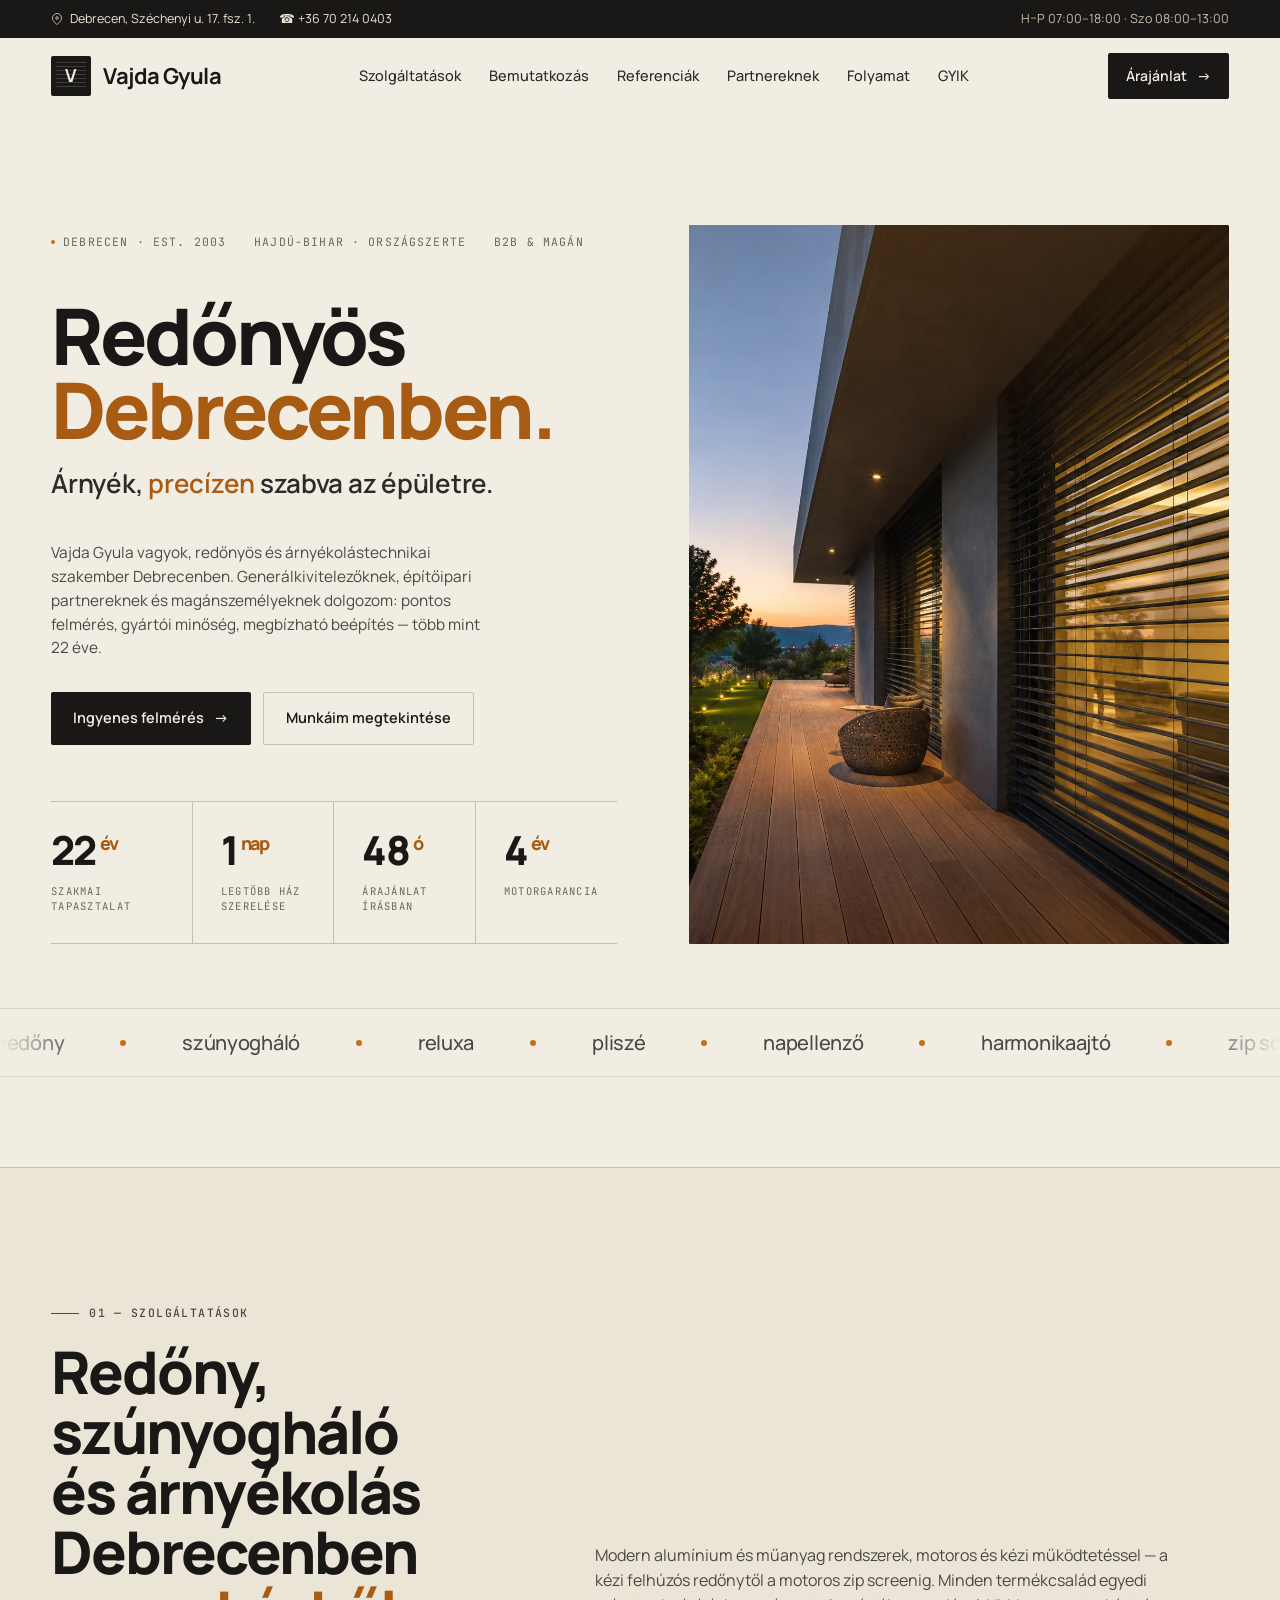
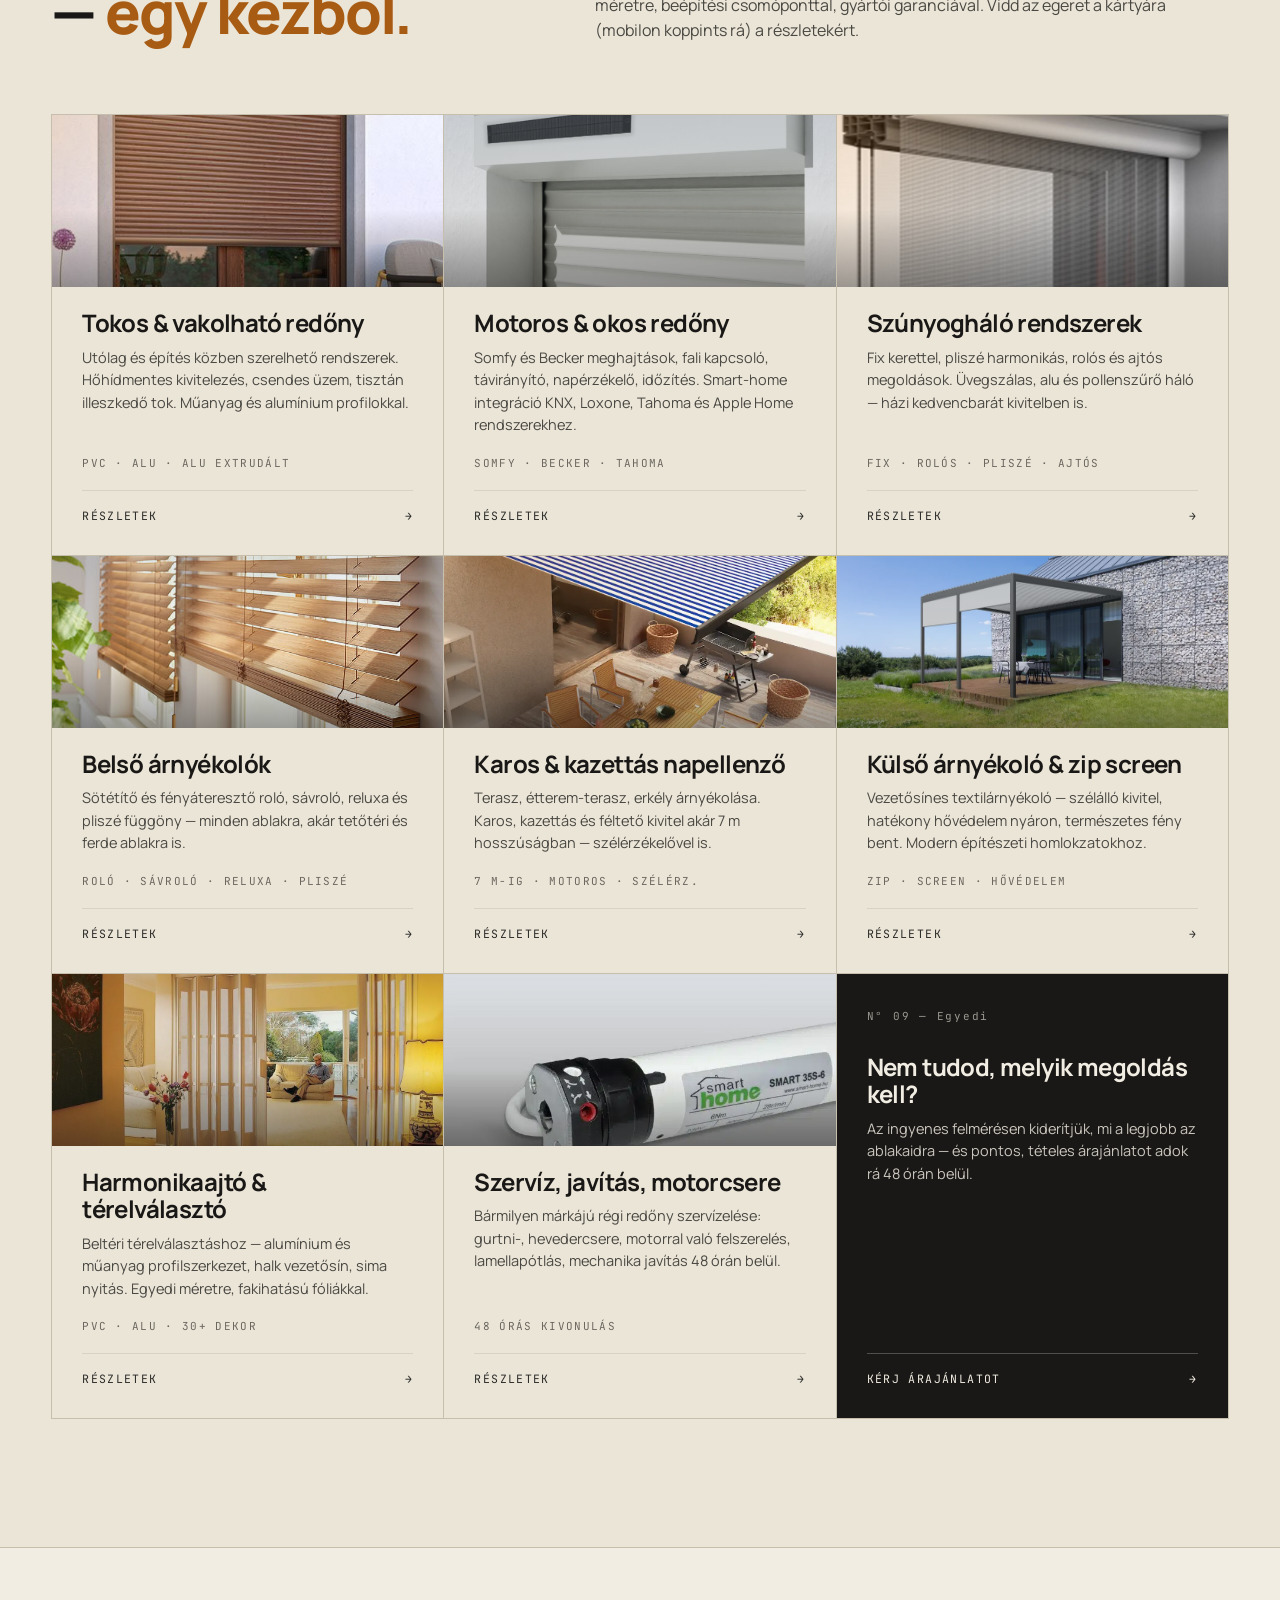
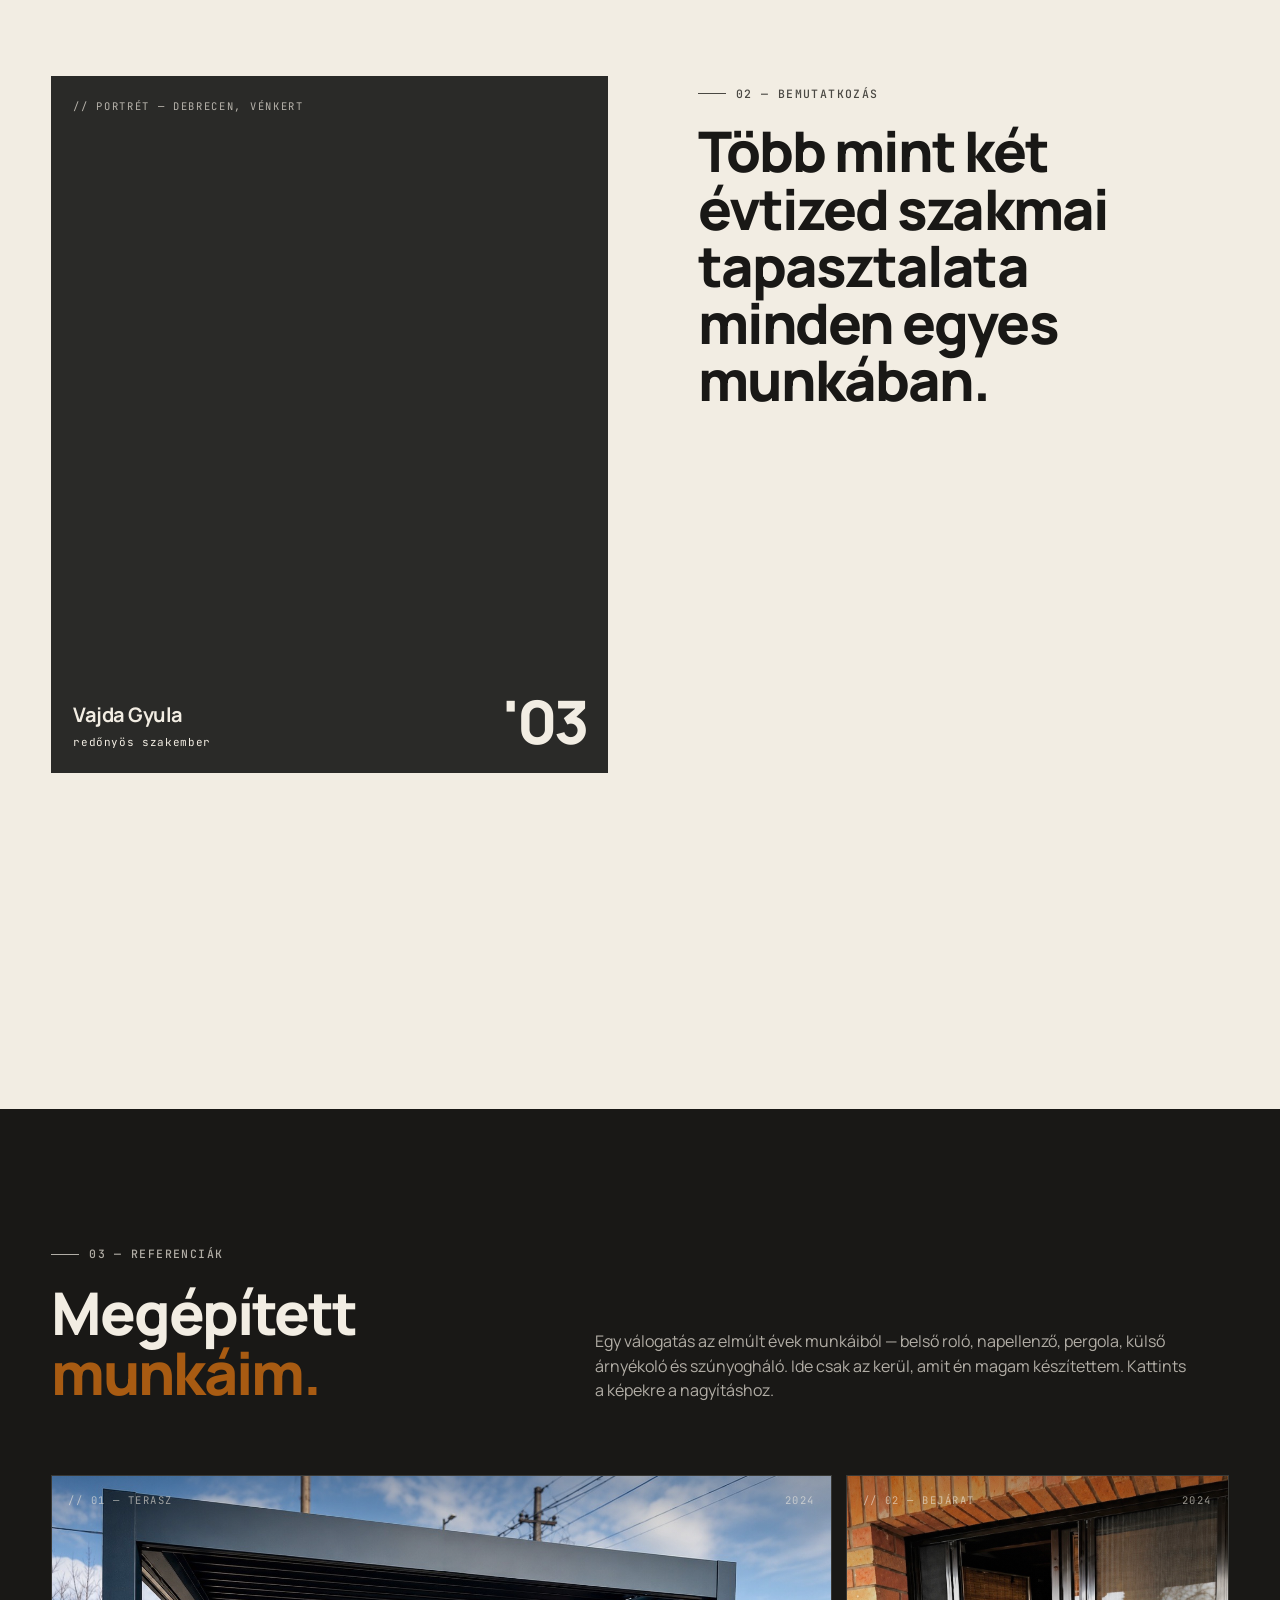
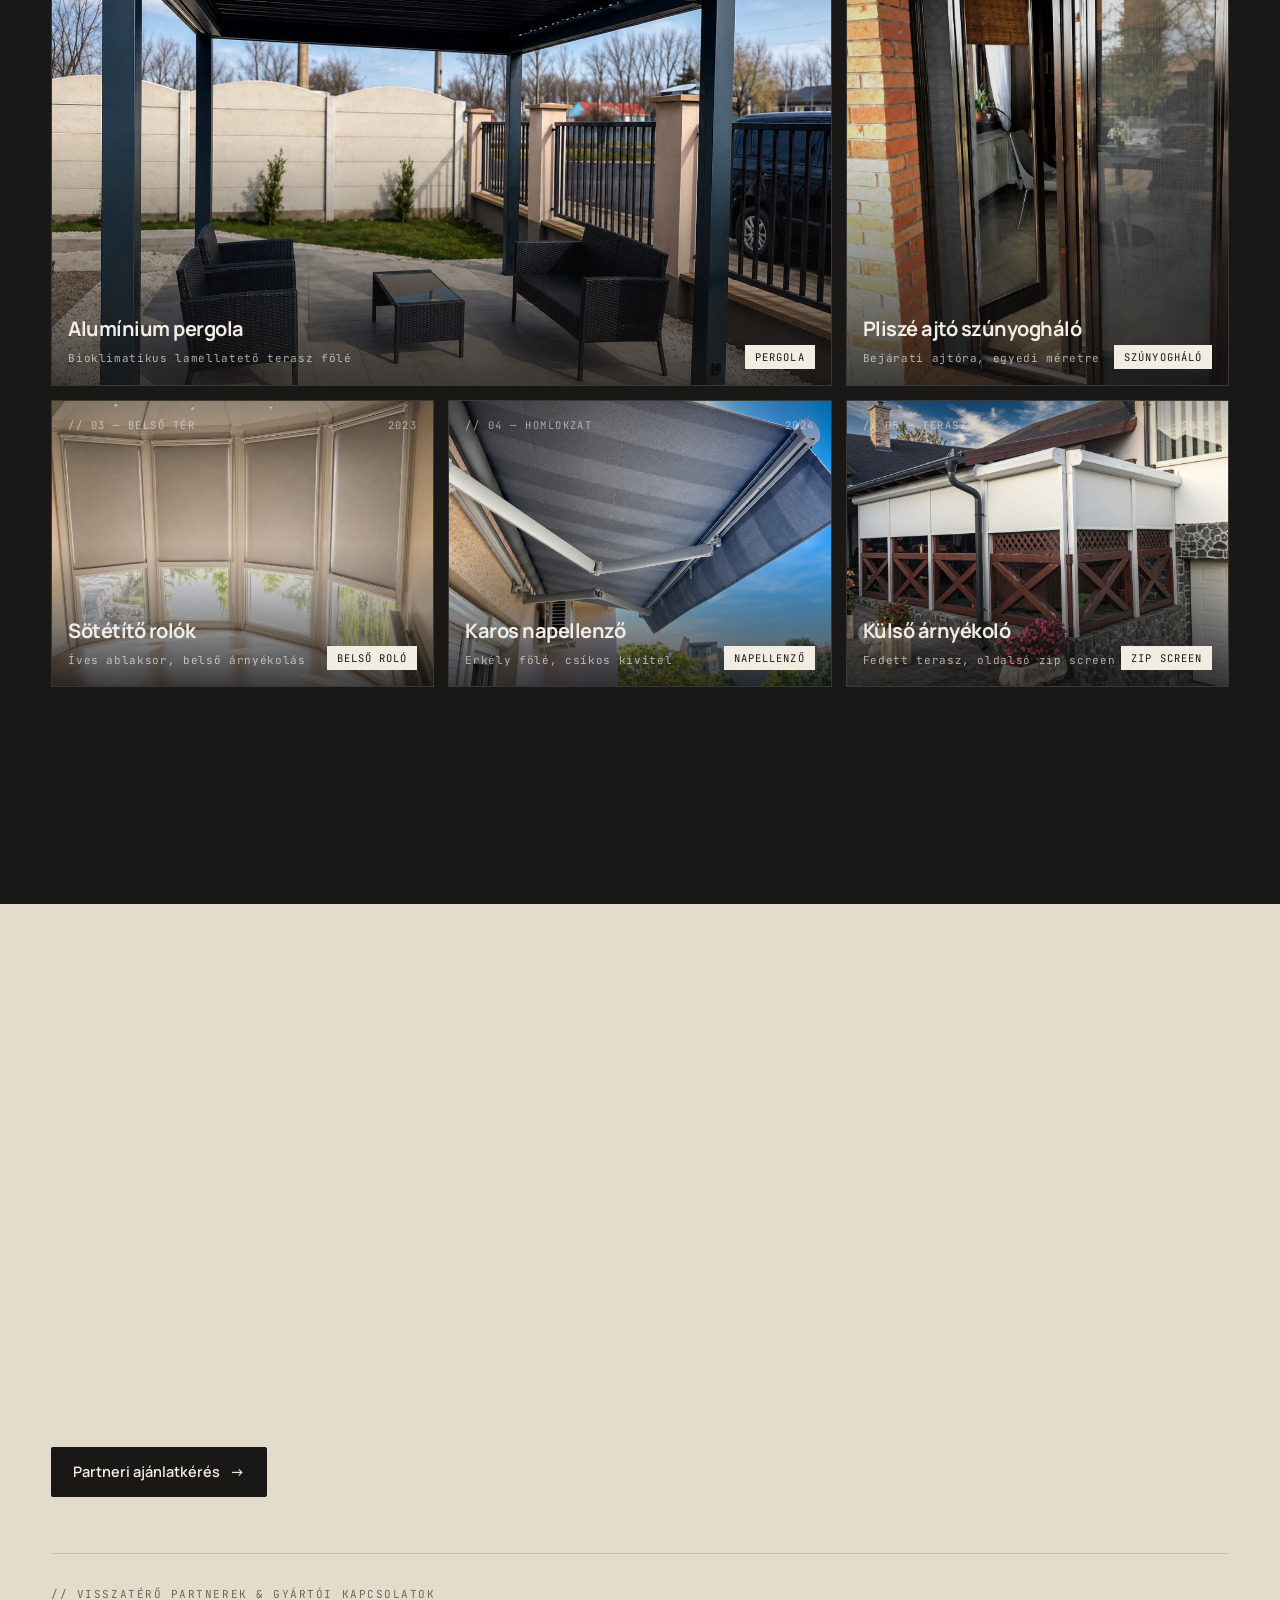
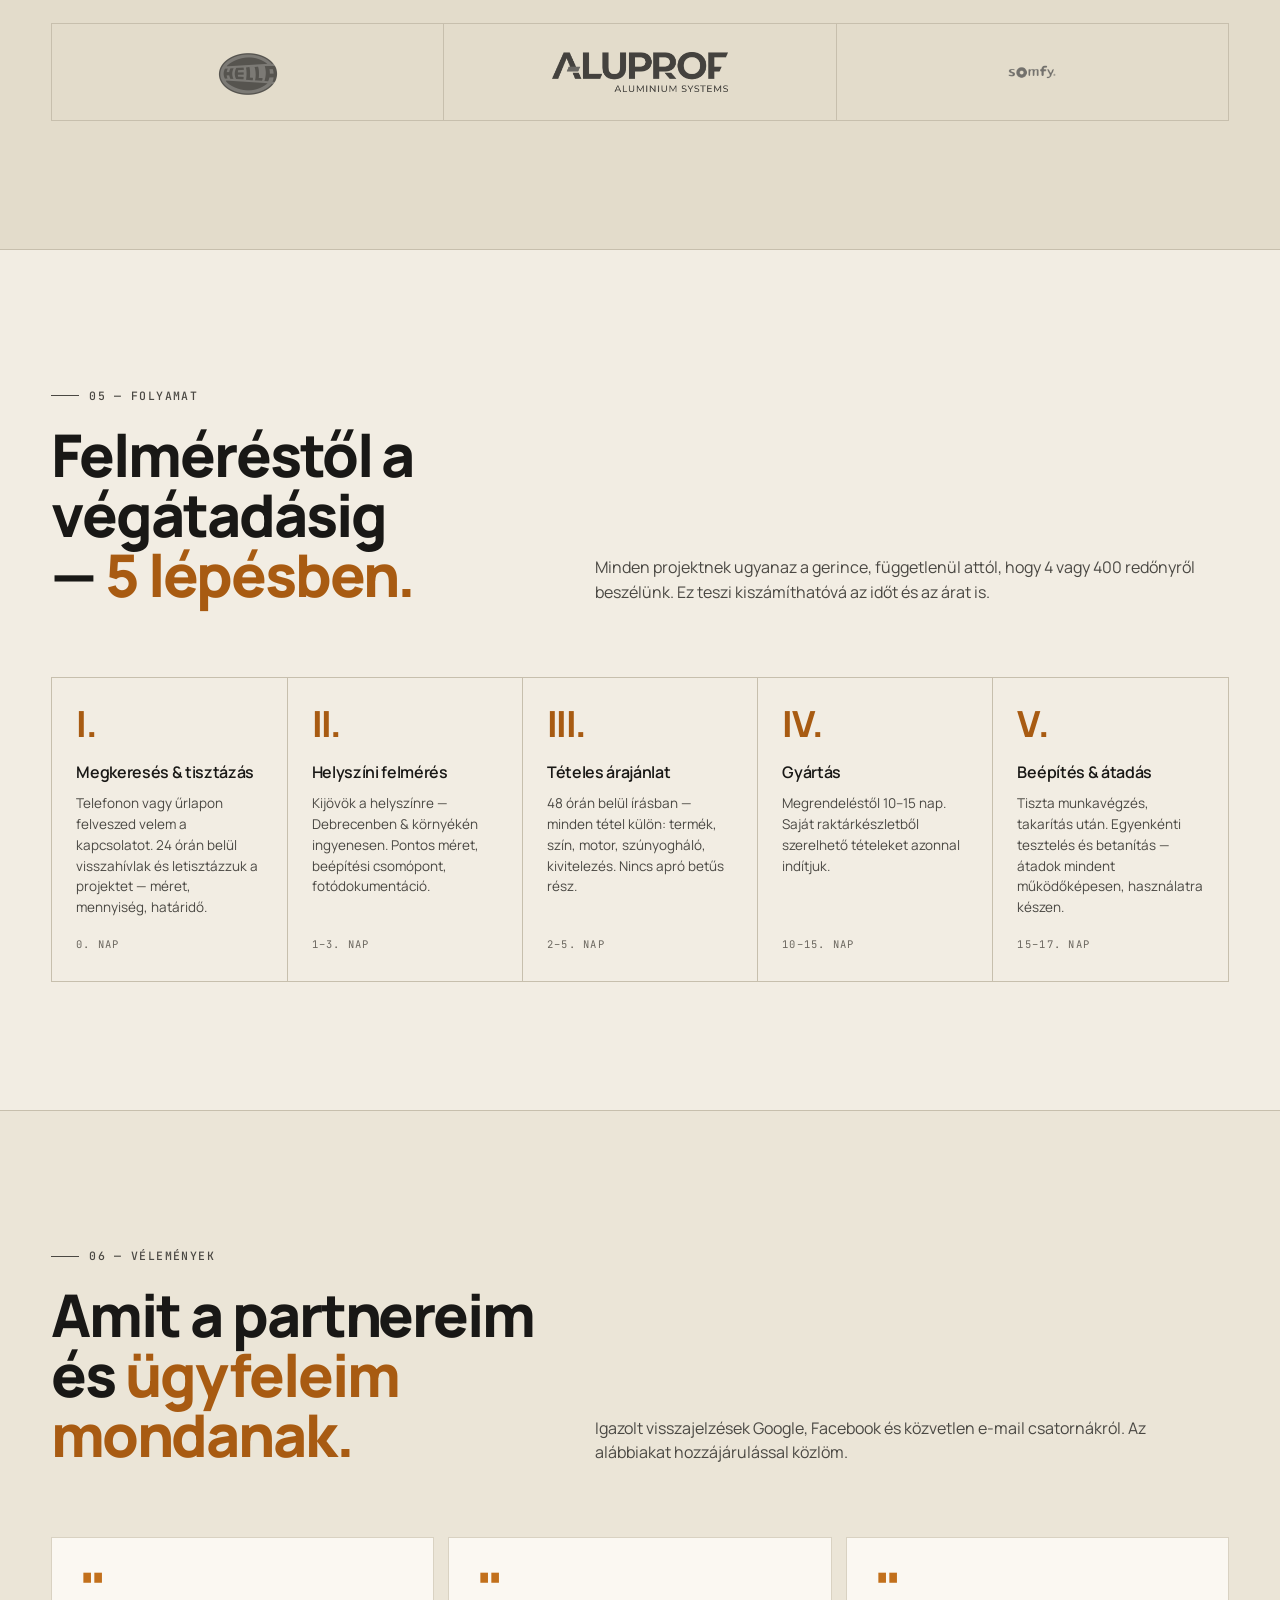
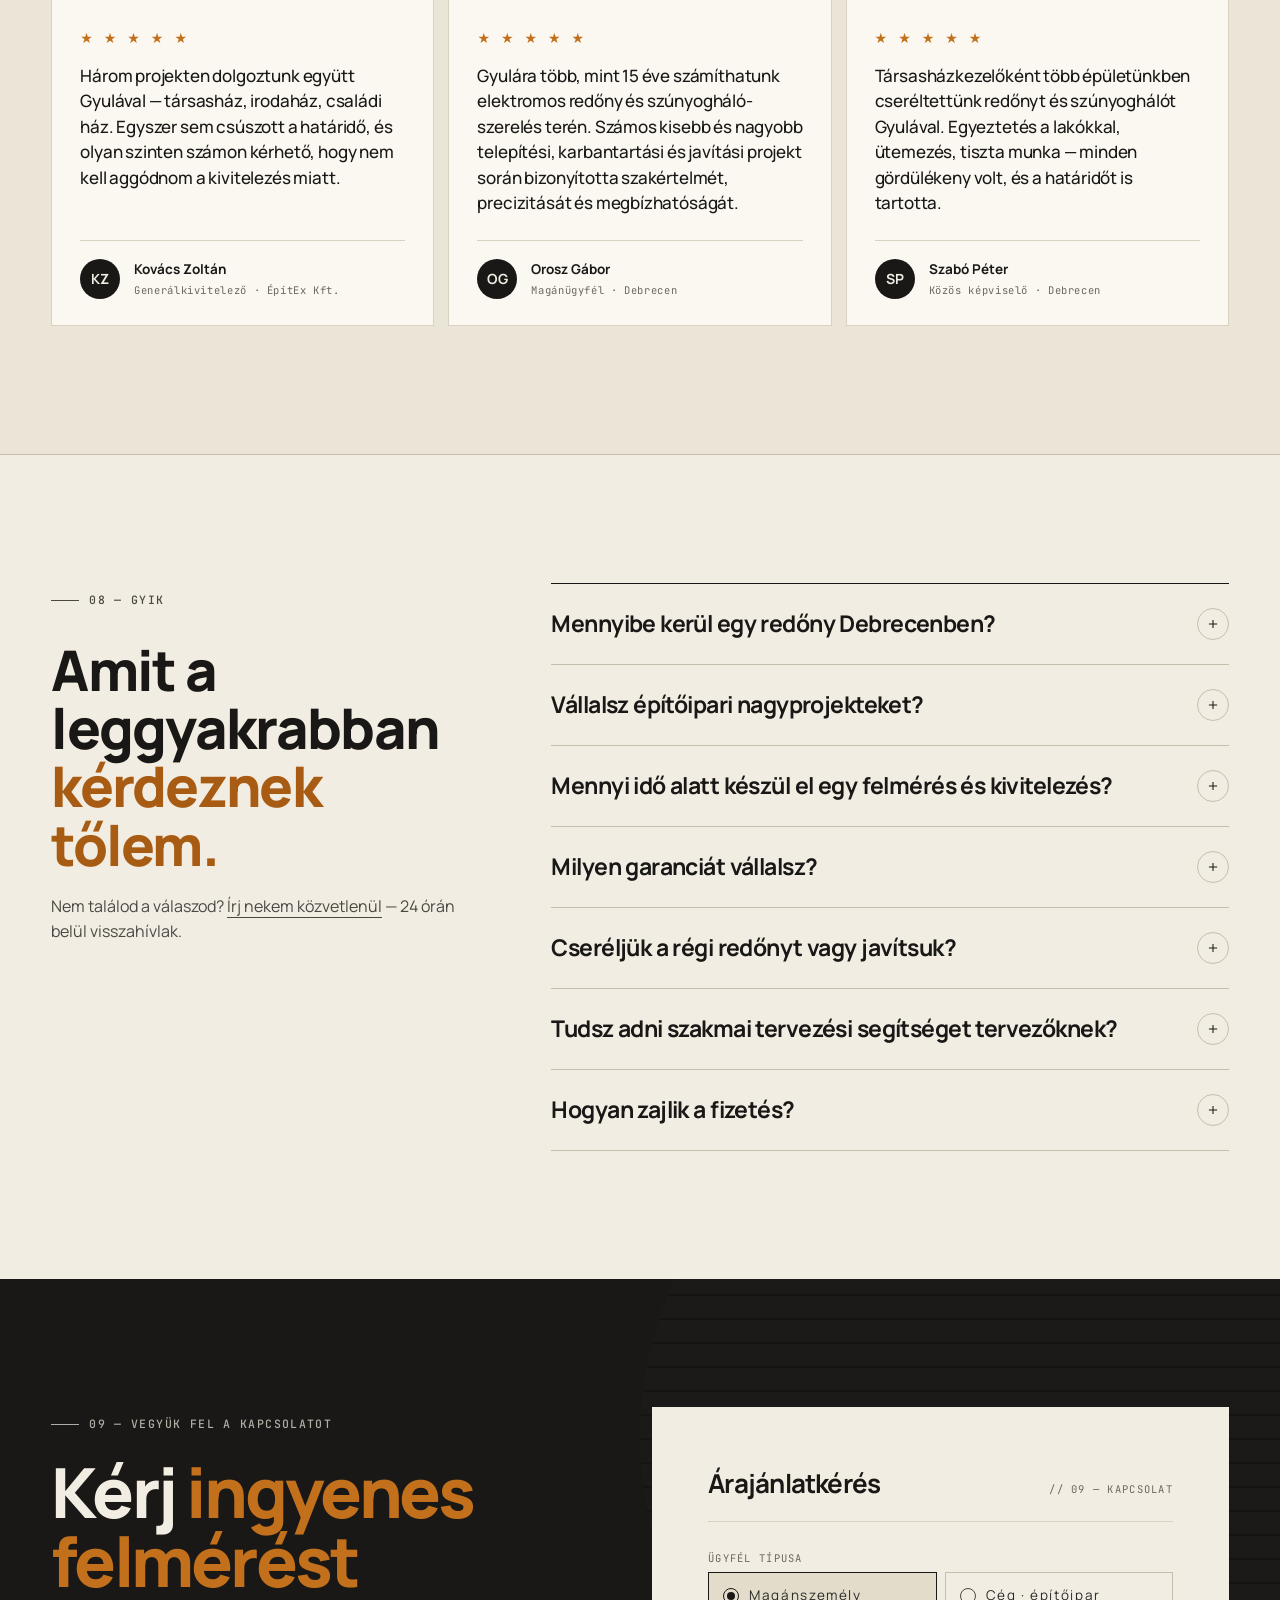
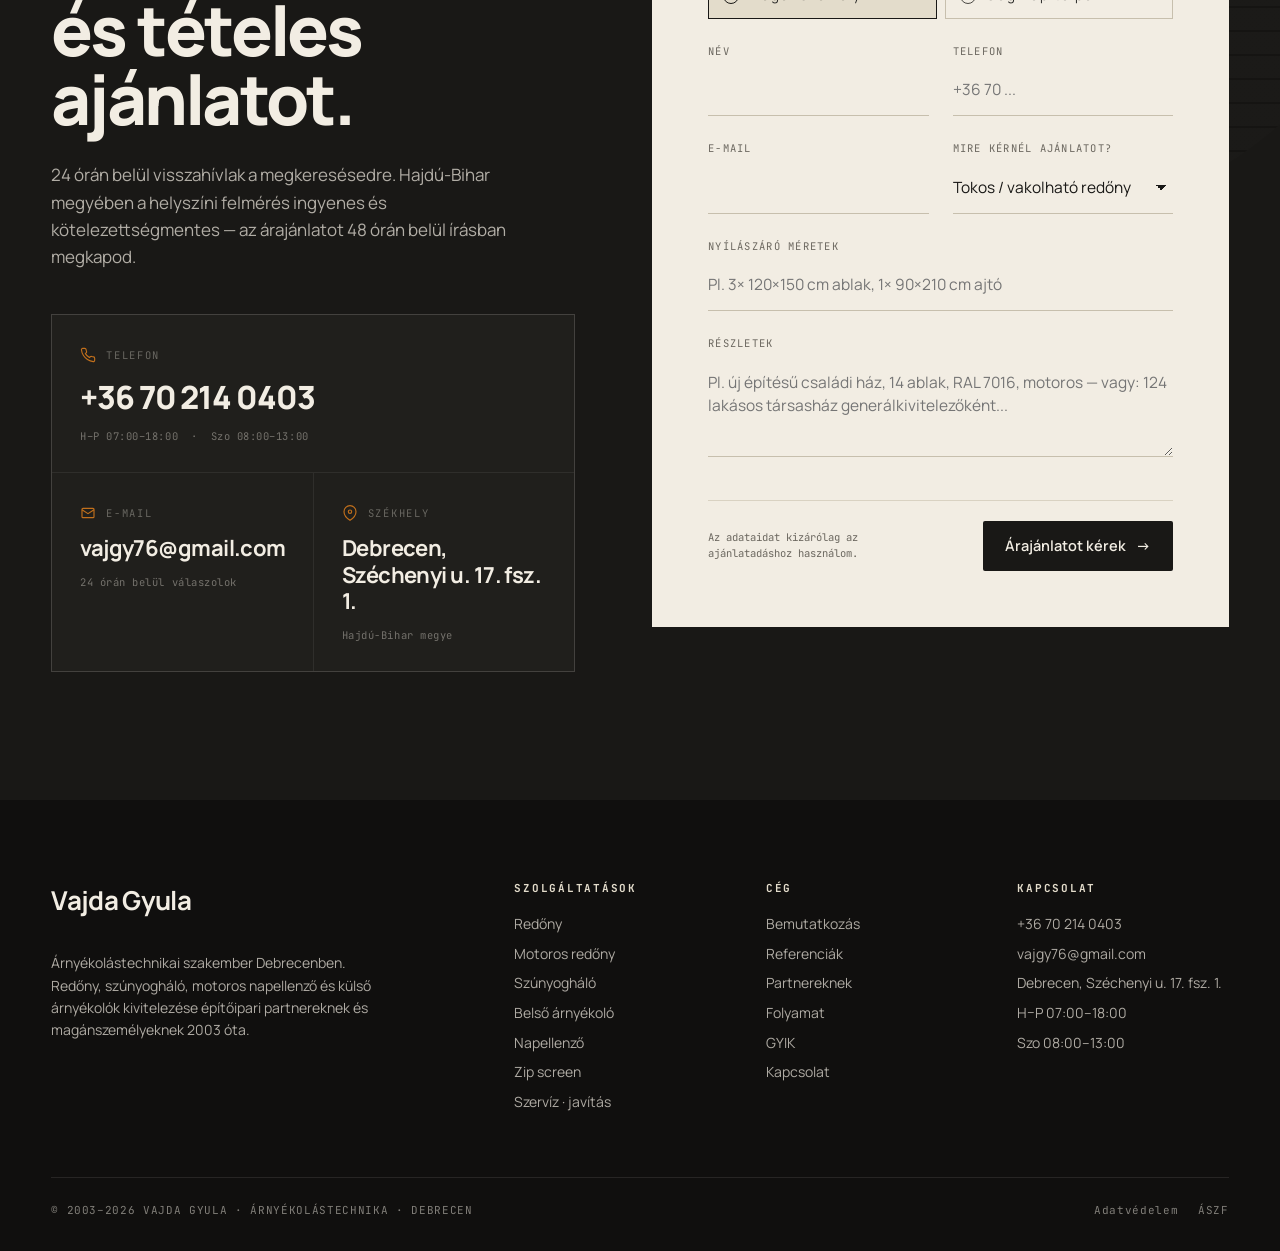
==== commit 2c034f46: "Fix Sheet ID trailing E" ====
--- a/index.html
+++ b/index.html
@@ -684,12 +684,12 @@
       <article class="tcard">
         <div class="quote-mark">"</div>
         <div class="stars" aria-label="5 csillag">★ ★ ★ ★ ★</div>
-        <blockquote>Új építésű családi házunkba 14 motoros redőnyt és külső árnyékolót csinált. Pontos volt, tiszta a munkavégzés, és tényleg utánajött, hogy minden a helyén van. Ajánlom mindenkinek.</blockquote>
+        <blockquote>Gyulára több, mint 15 éve számíthatunk elektromos redőny és szúnyogháló-szerelés terén. Számos kisebb és nagyobb telepítési, karbantartási és javítási projekt során bizonyította szakértelmét, precizitását és megbízhatóságát.</blockquote>
         <div class="author">
-          <div class="avatar">NE</div>
+          <div class="avatar">OG</div>
           <div>
-            <strong>Nagy Eszter</strong>
-            <small>Magánügyfél · Debrecen-Józsa</small>
+            <strong>Orosz Gábor</strong>
+            <small>Magánügyfél · Debrecen</small>
           </div>
         </div>
       </article>
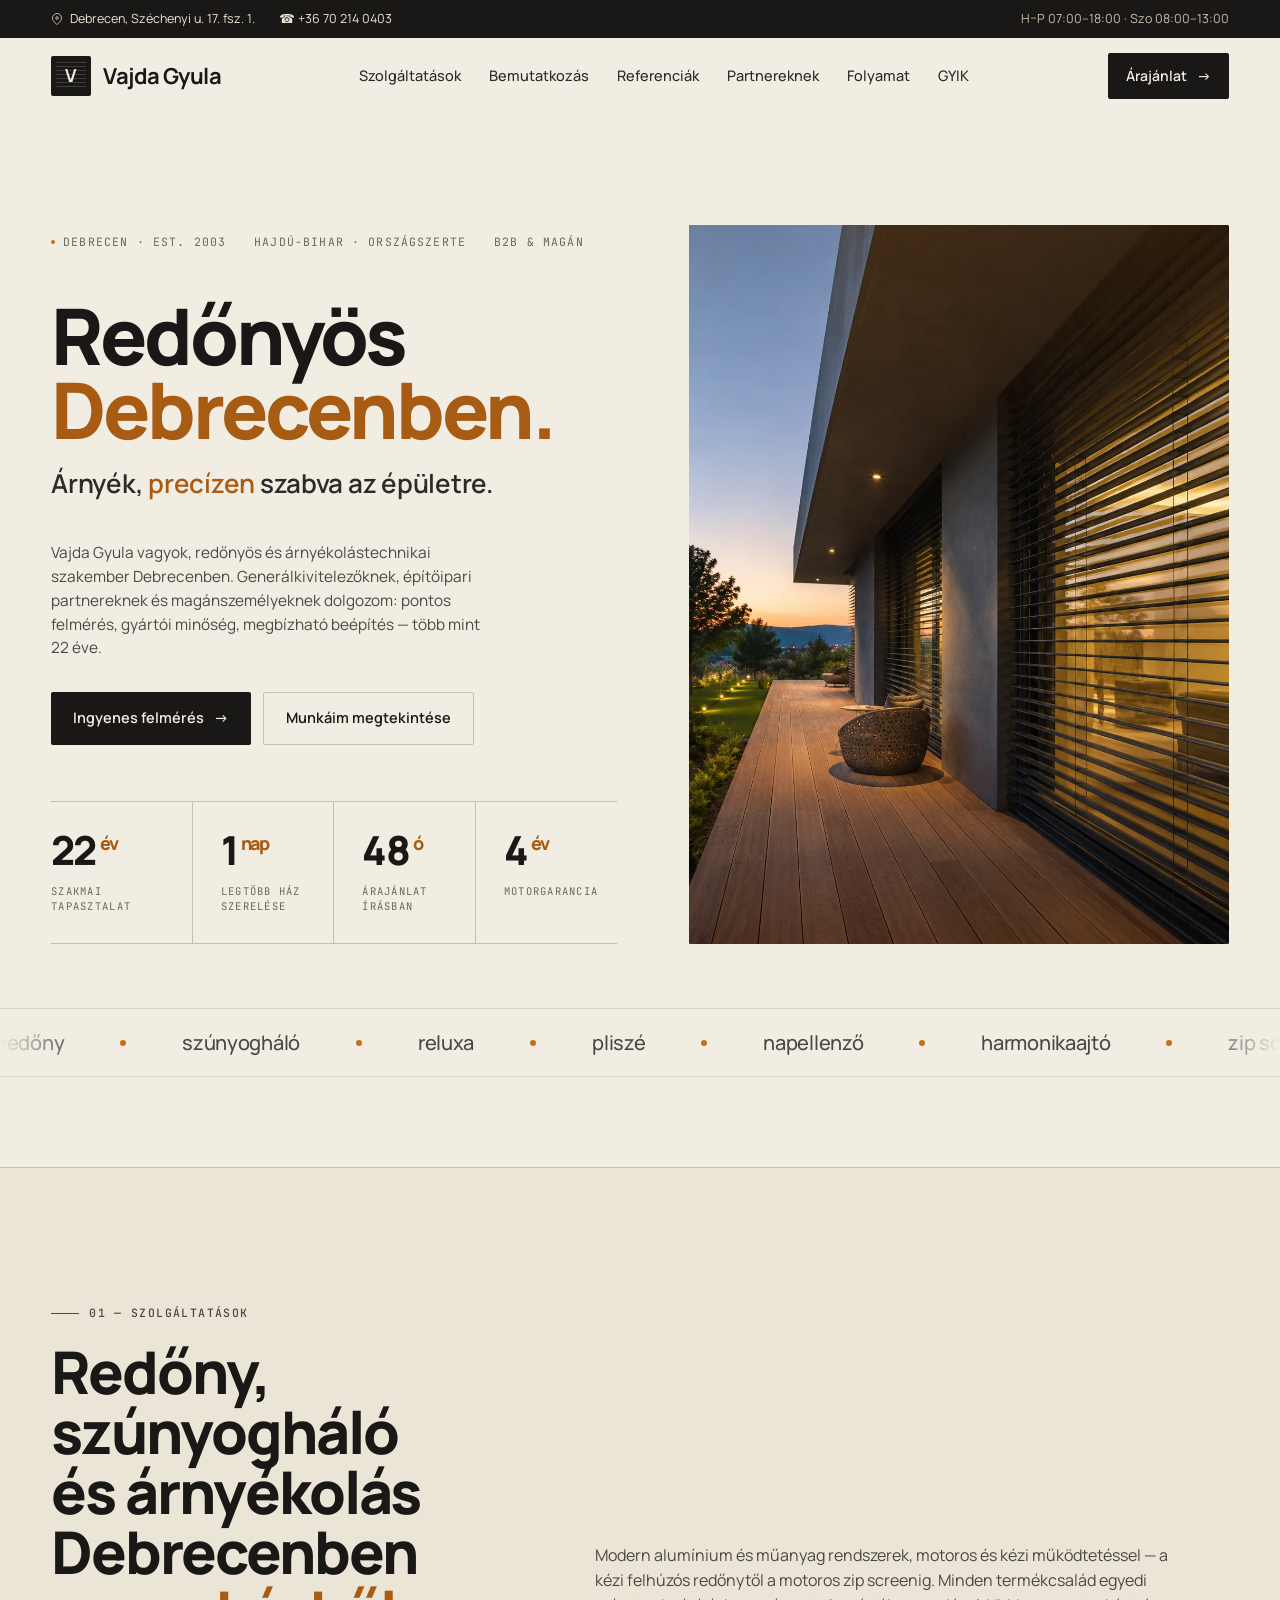
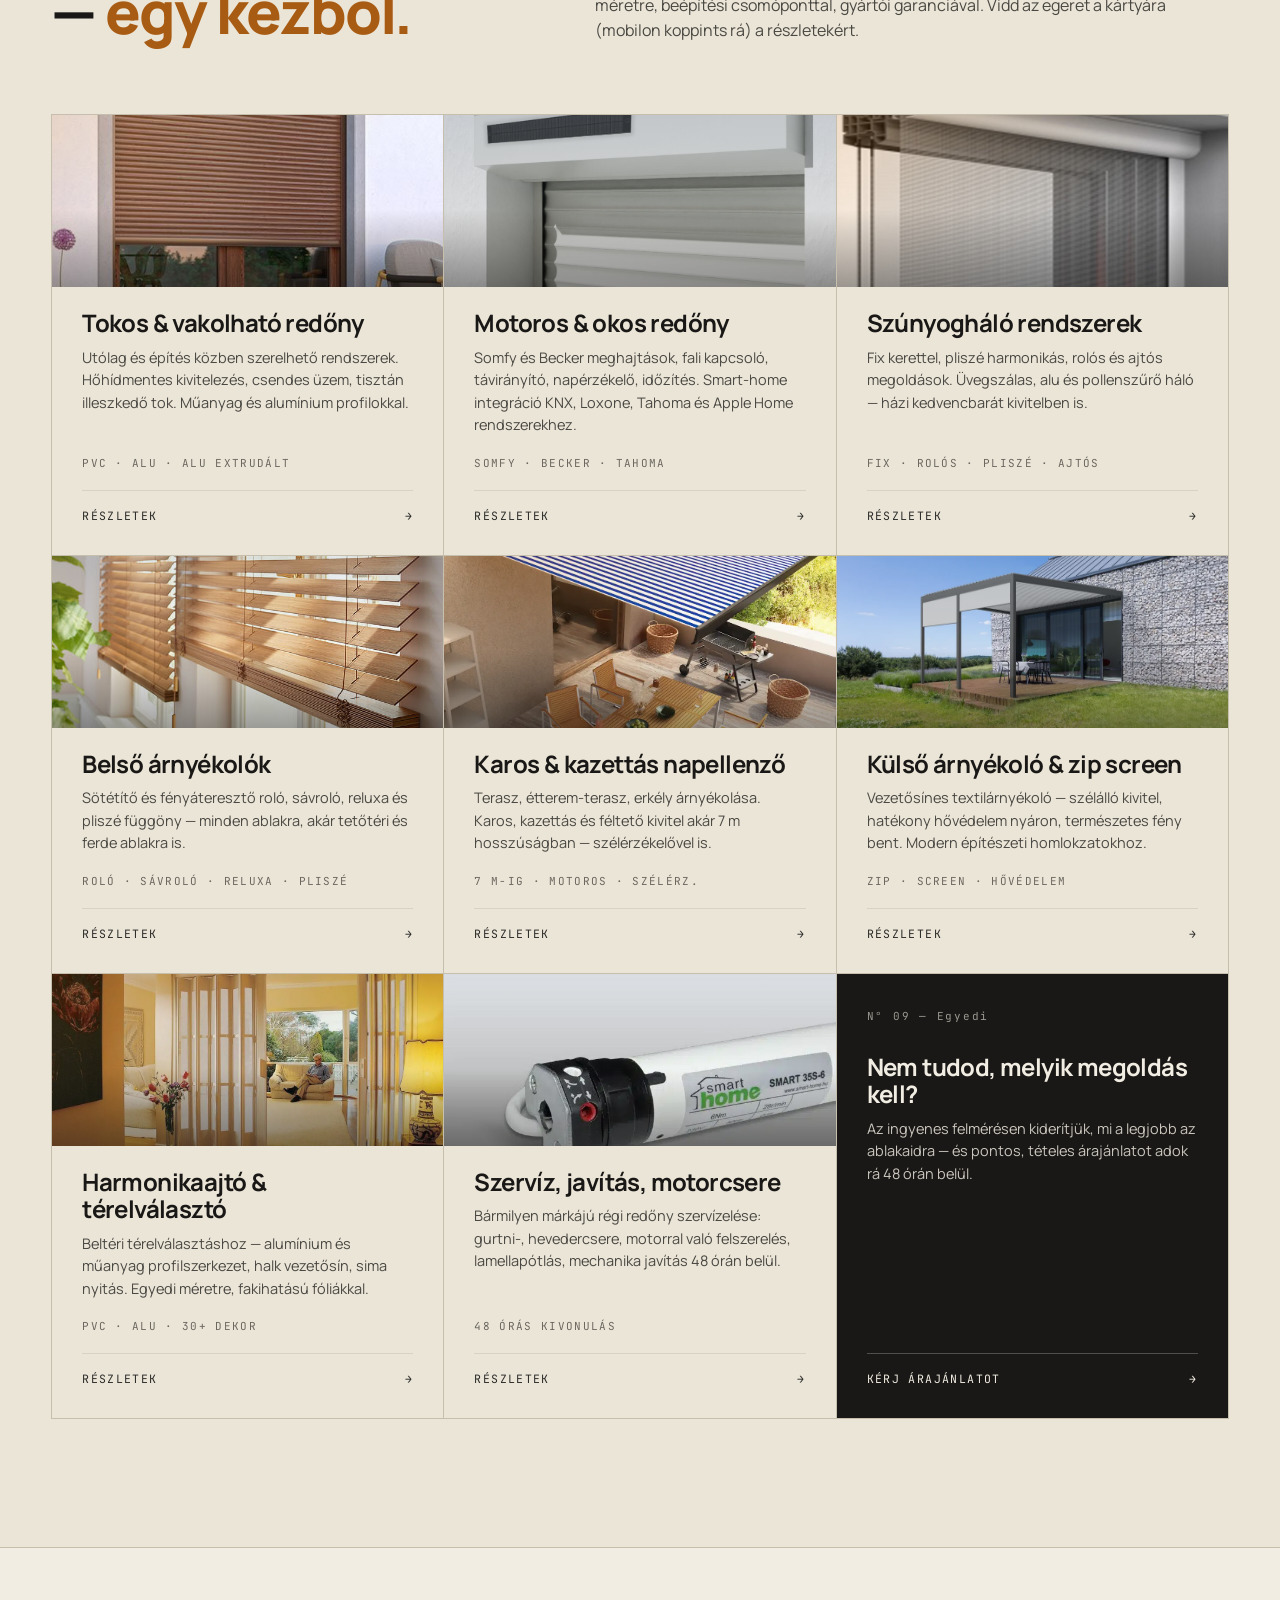
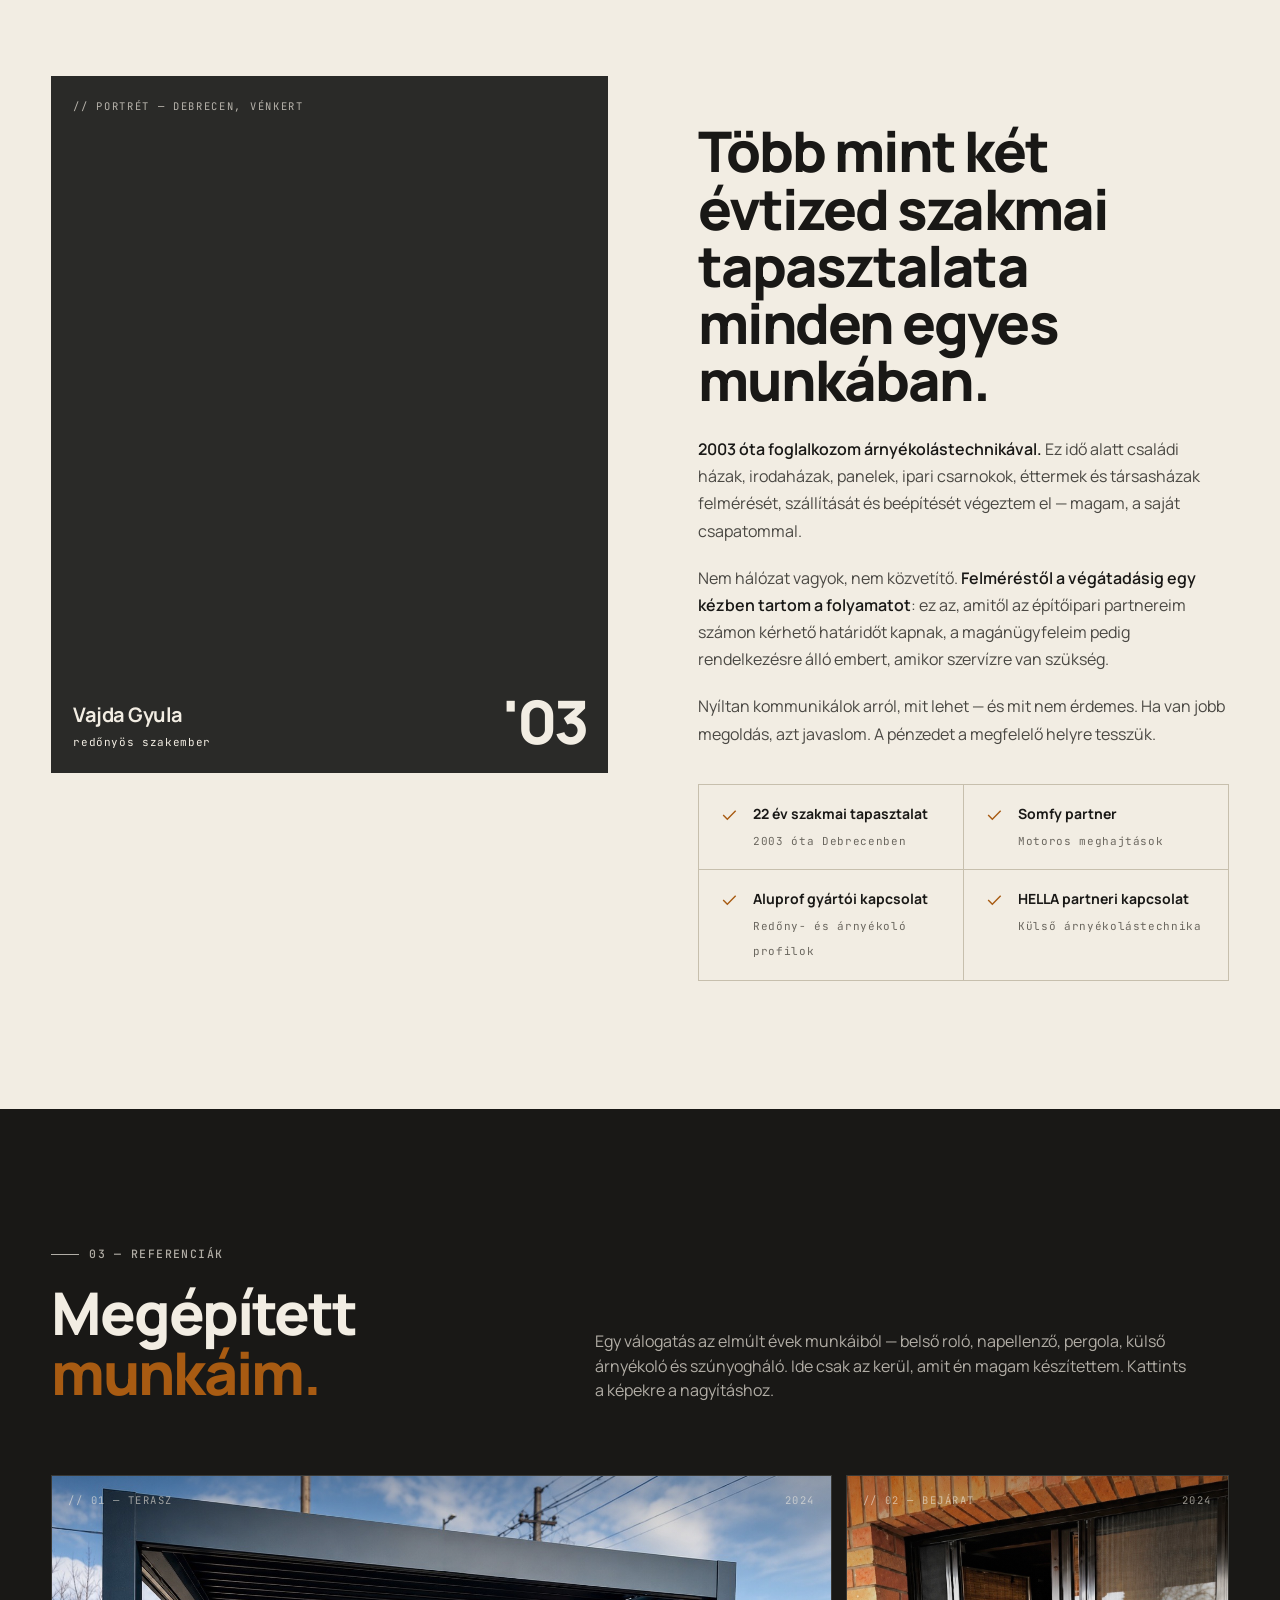
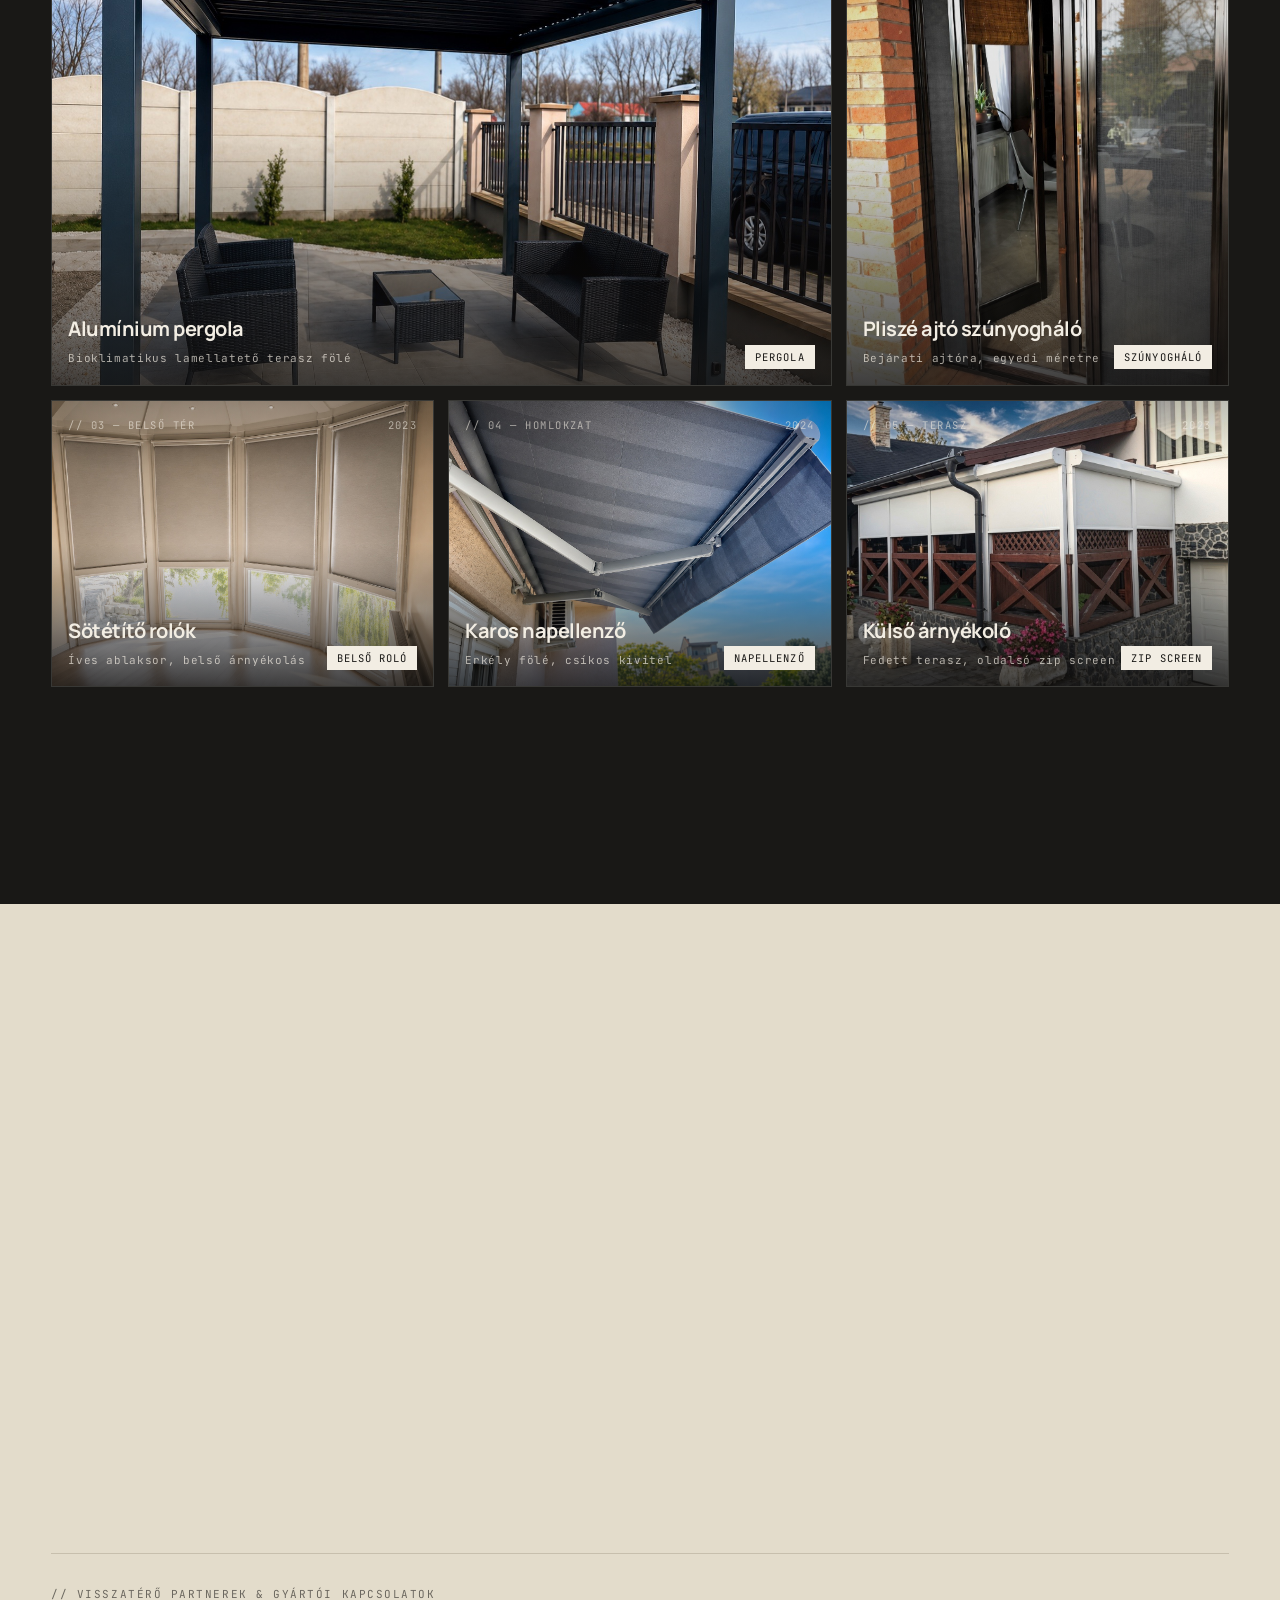
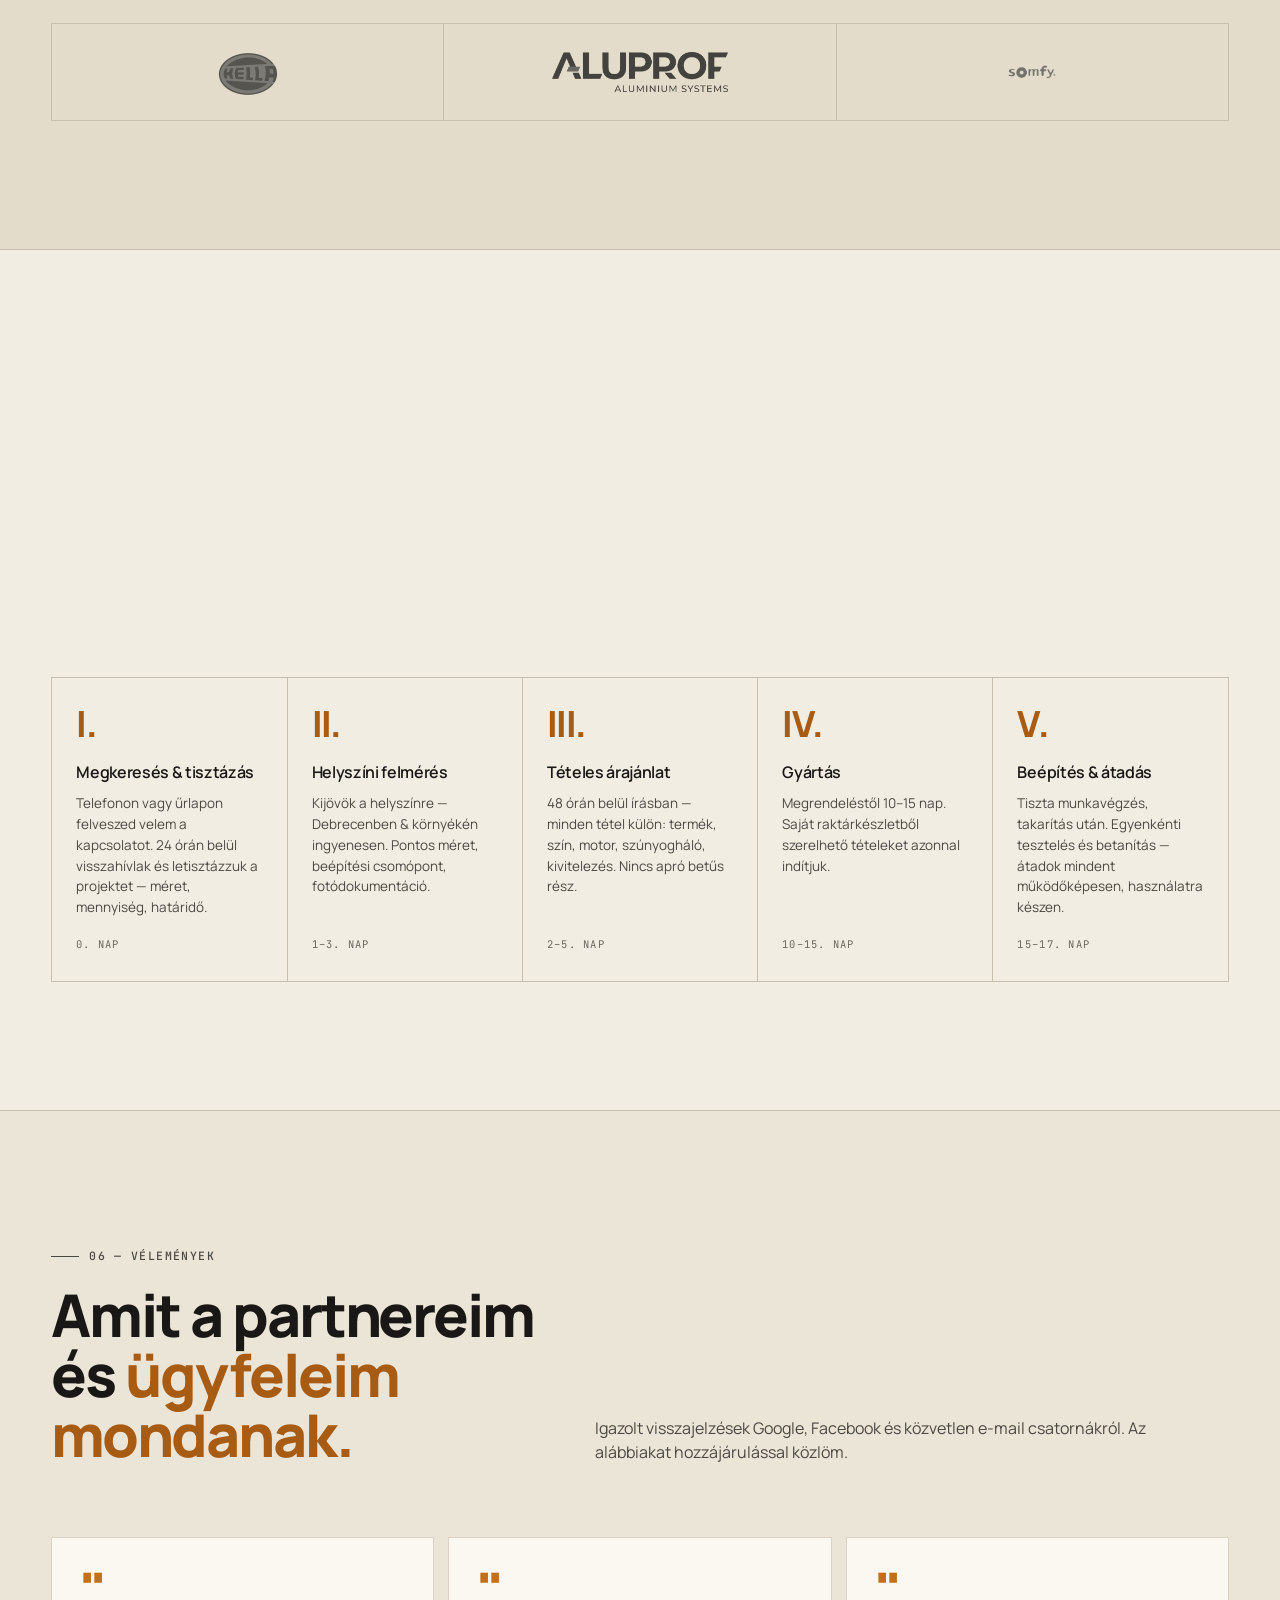
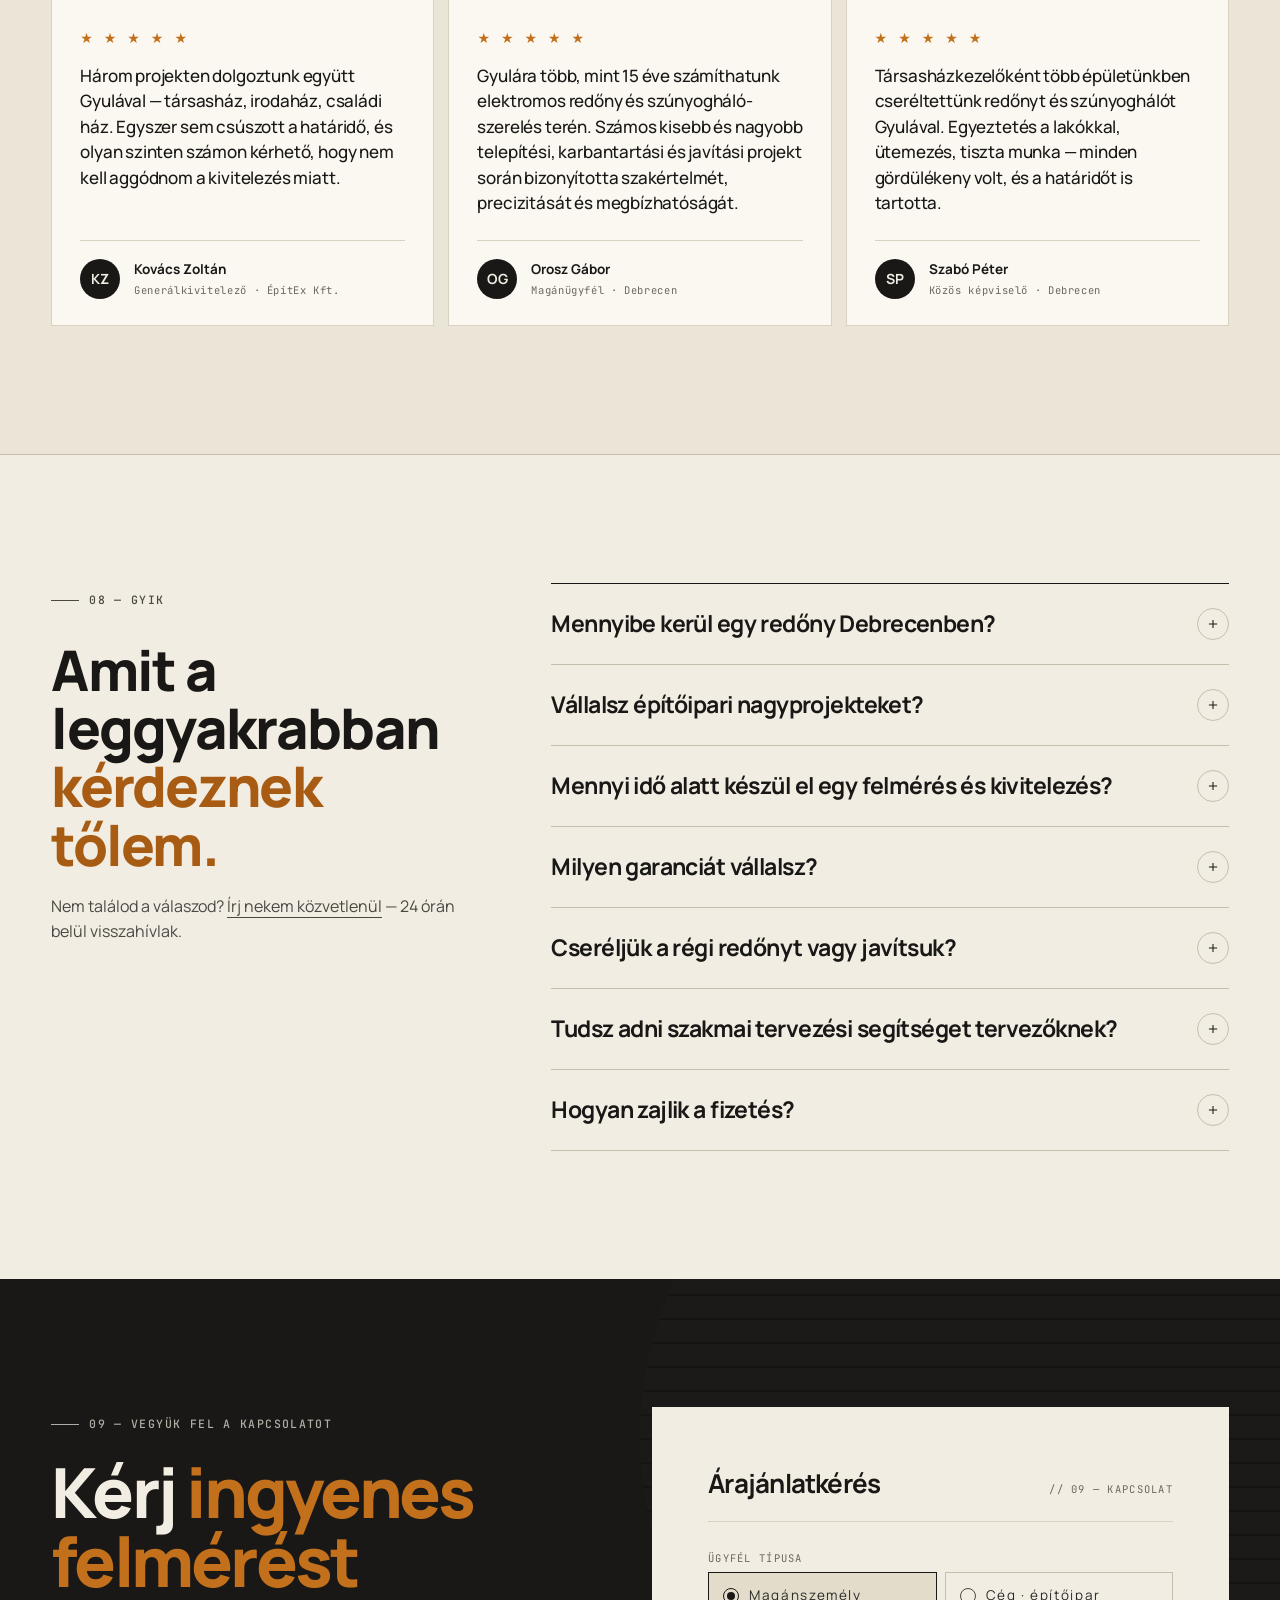
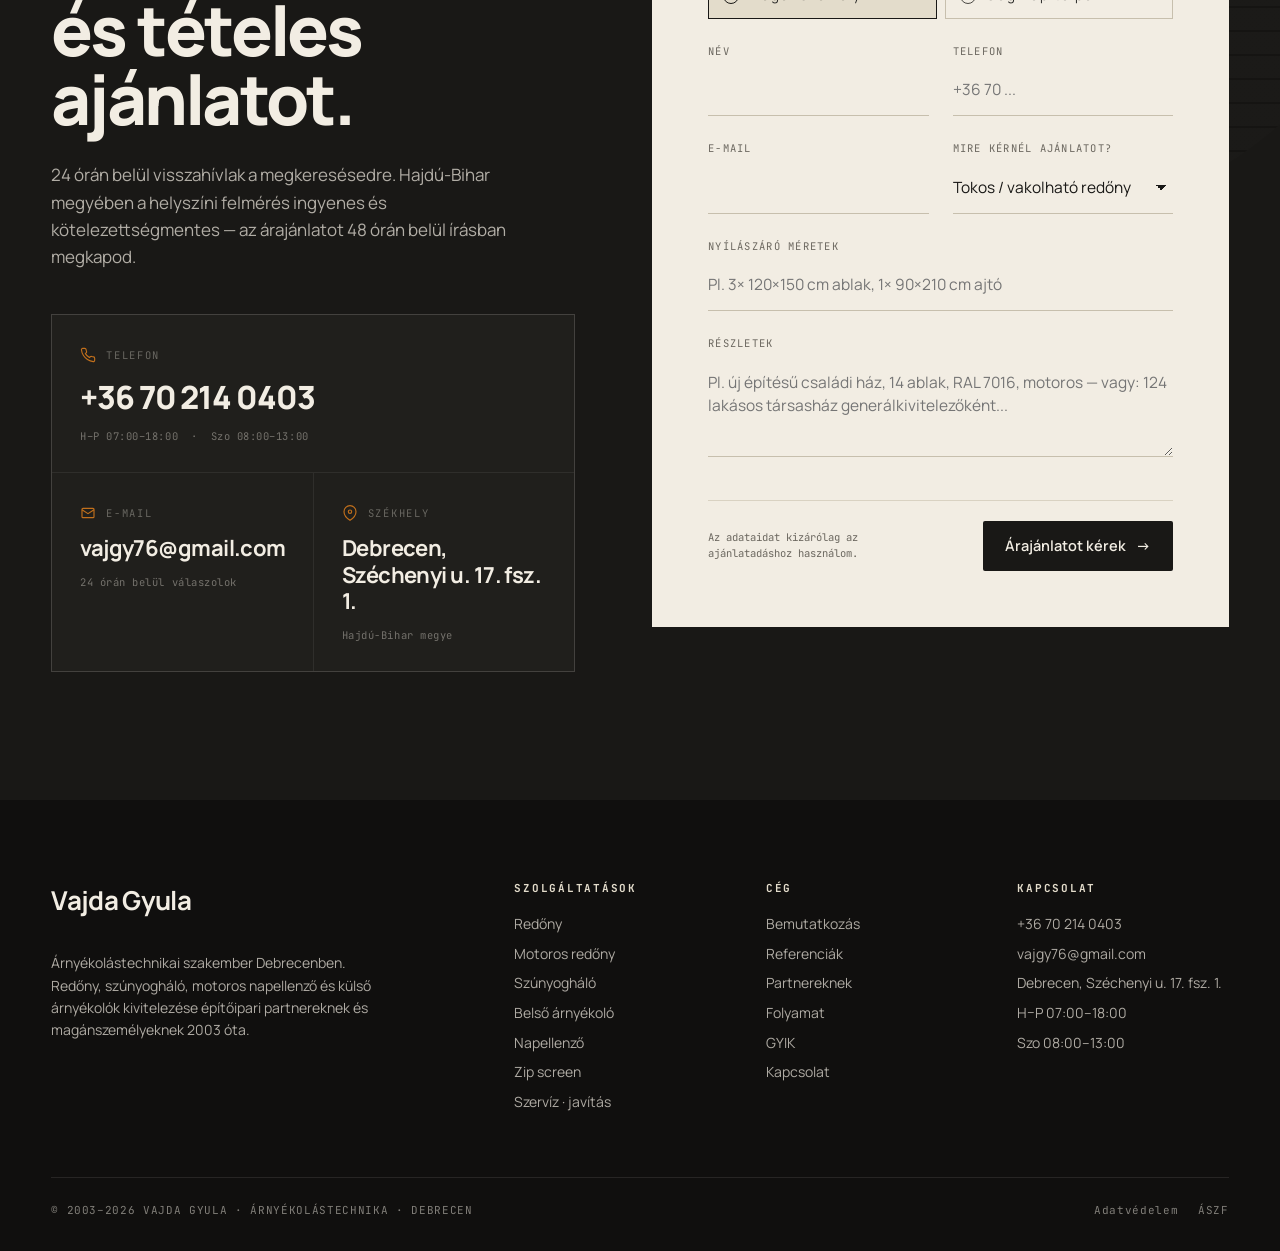
==== commit c7ec3e40: "Fix wording: "Nyitva" -> "Nyíltan" in about section Co-Authored-By: Claude Opus 5 <noreply@anthropic" ====
--- a/index.html
+++ b/index.html
@@ -457,7 +457,7 @@
           Nem hálózat vagyok, nem közvetítő. <strong>Felméréstől a végátadásig egy kézben tartom a folyamatot</strong>: ez az, amitől az építőipari partnereim számon kérhető határidőt kapnak, a magánügyfeleim pedig rendelkezésre álló embert, amikor szervízre van szükség.
         </p>
         <p class="reveal">
-          Nyitva kommunikálok arról, mit lehet — és mit nem érdemes. Ha van jobb megoldás, azt javaslom. A pénzedet a megfelelő helyre tesszük.
+          Nyíltan kommunikálok arról, mit lehet — és mit nem érdemes. Ha van jobb megoldás, azt javaslom. A pénzedet a megfelelő helyre tesszük.
         </p>
 
         <div class="about-credentials reveal">
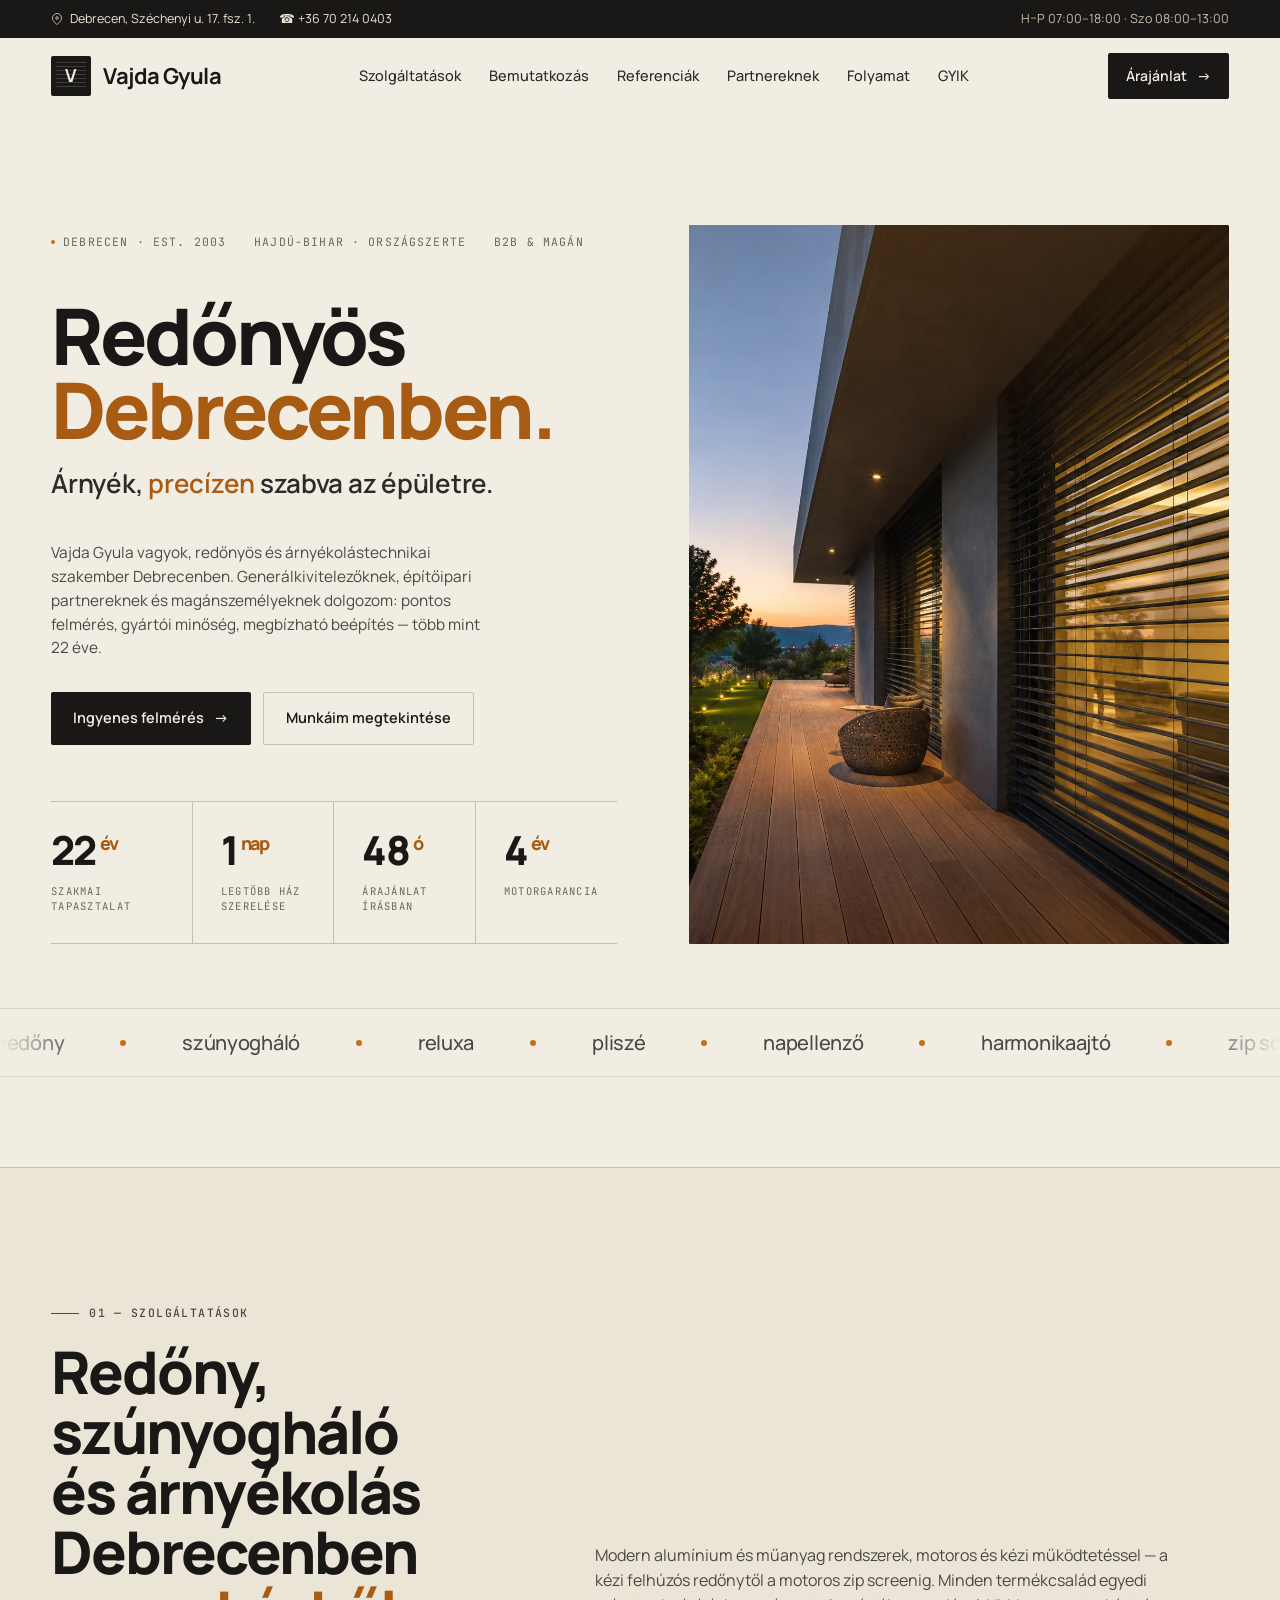
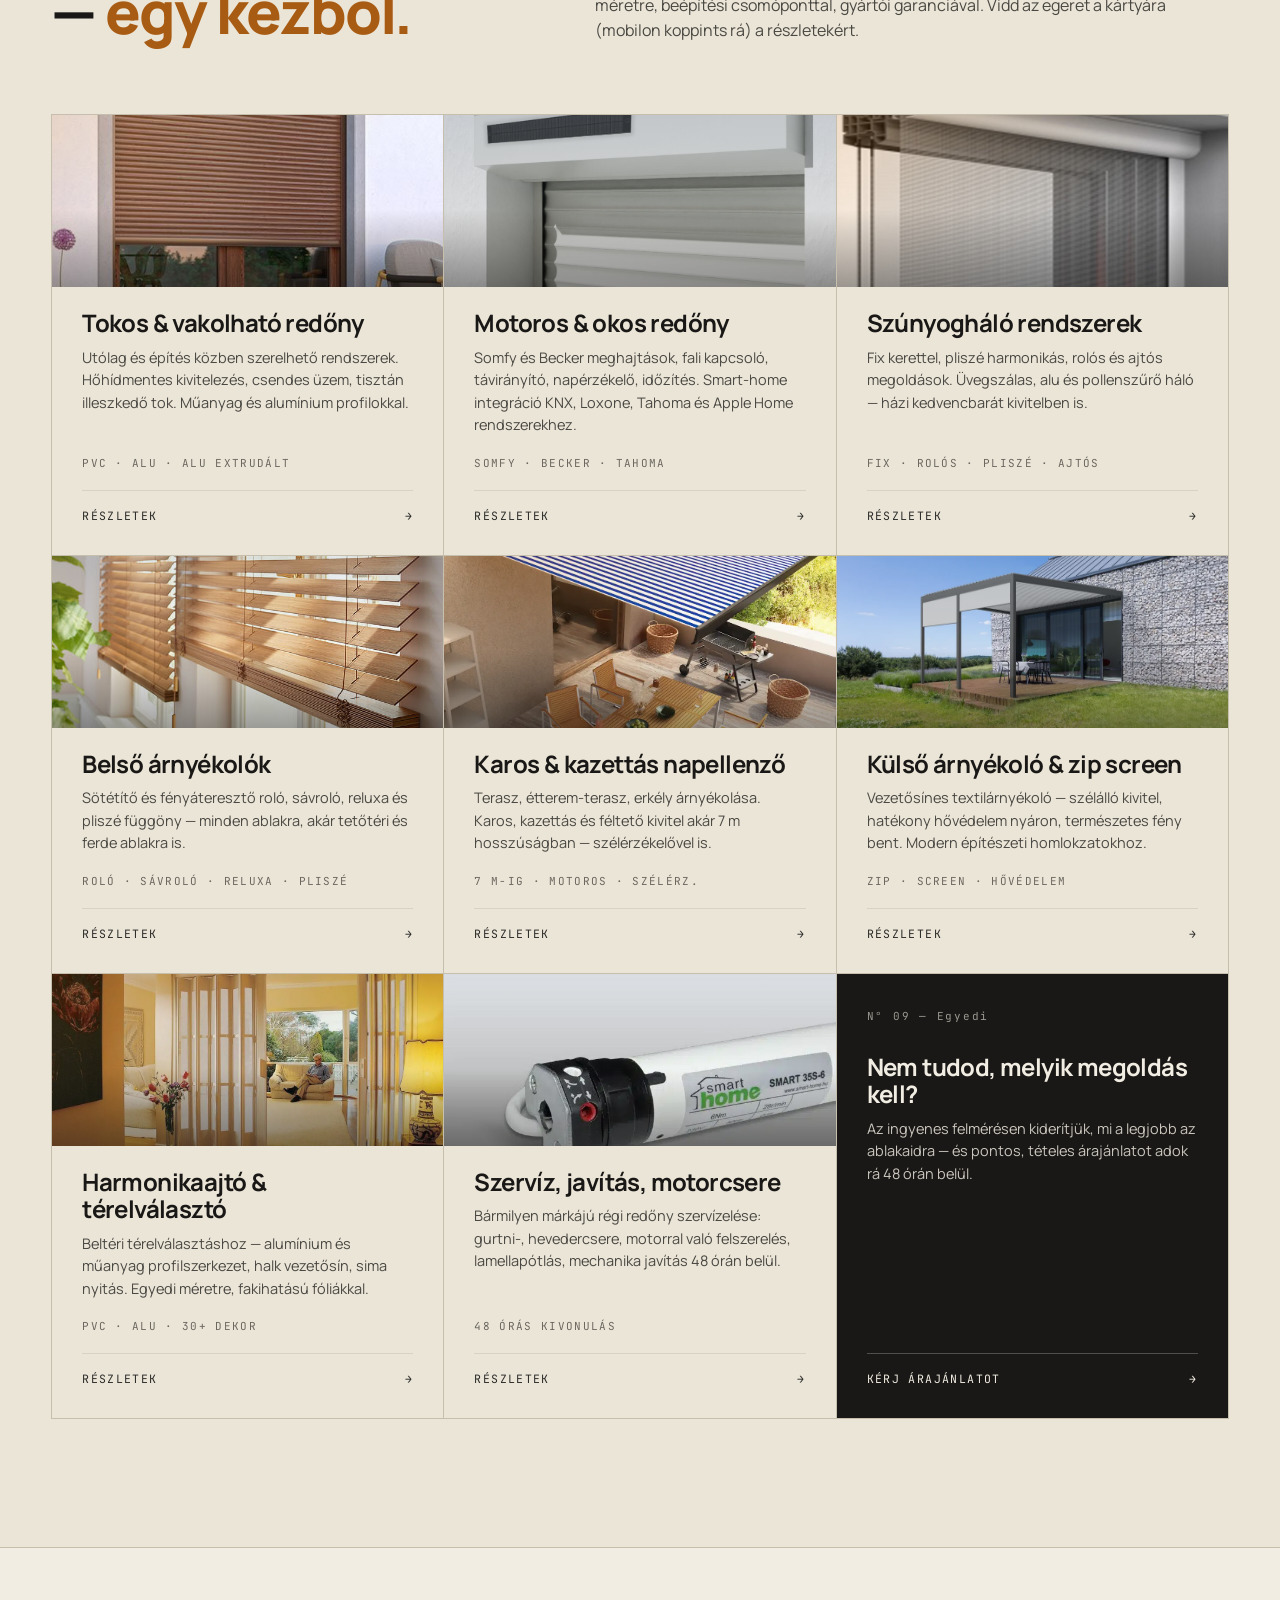
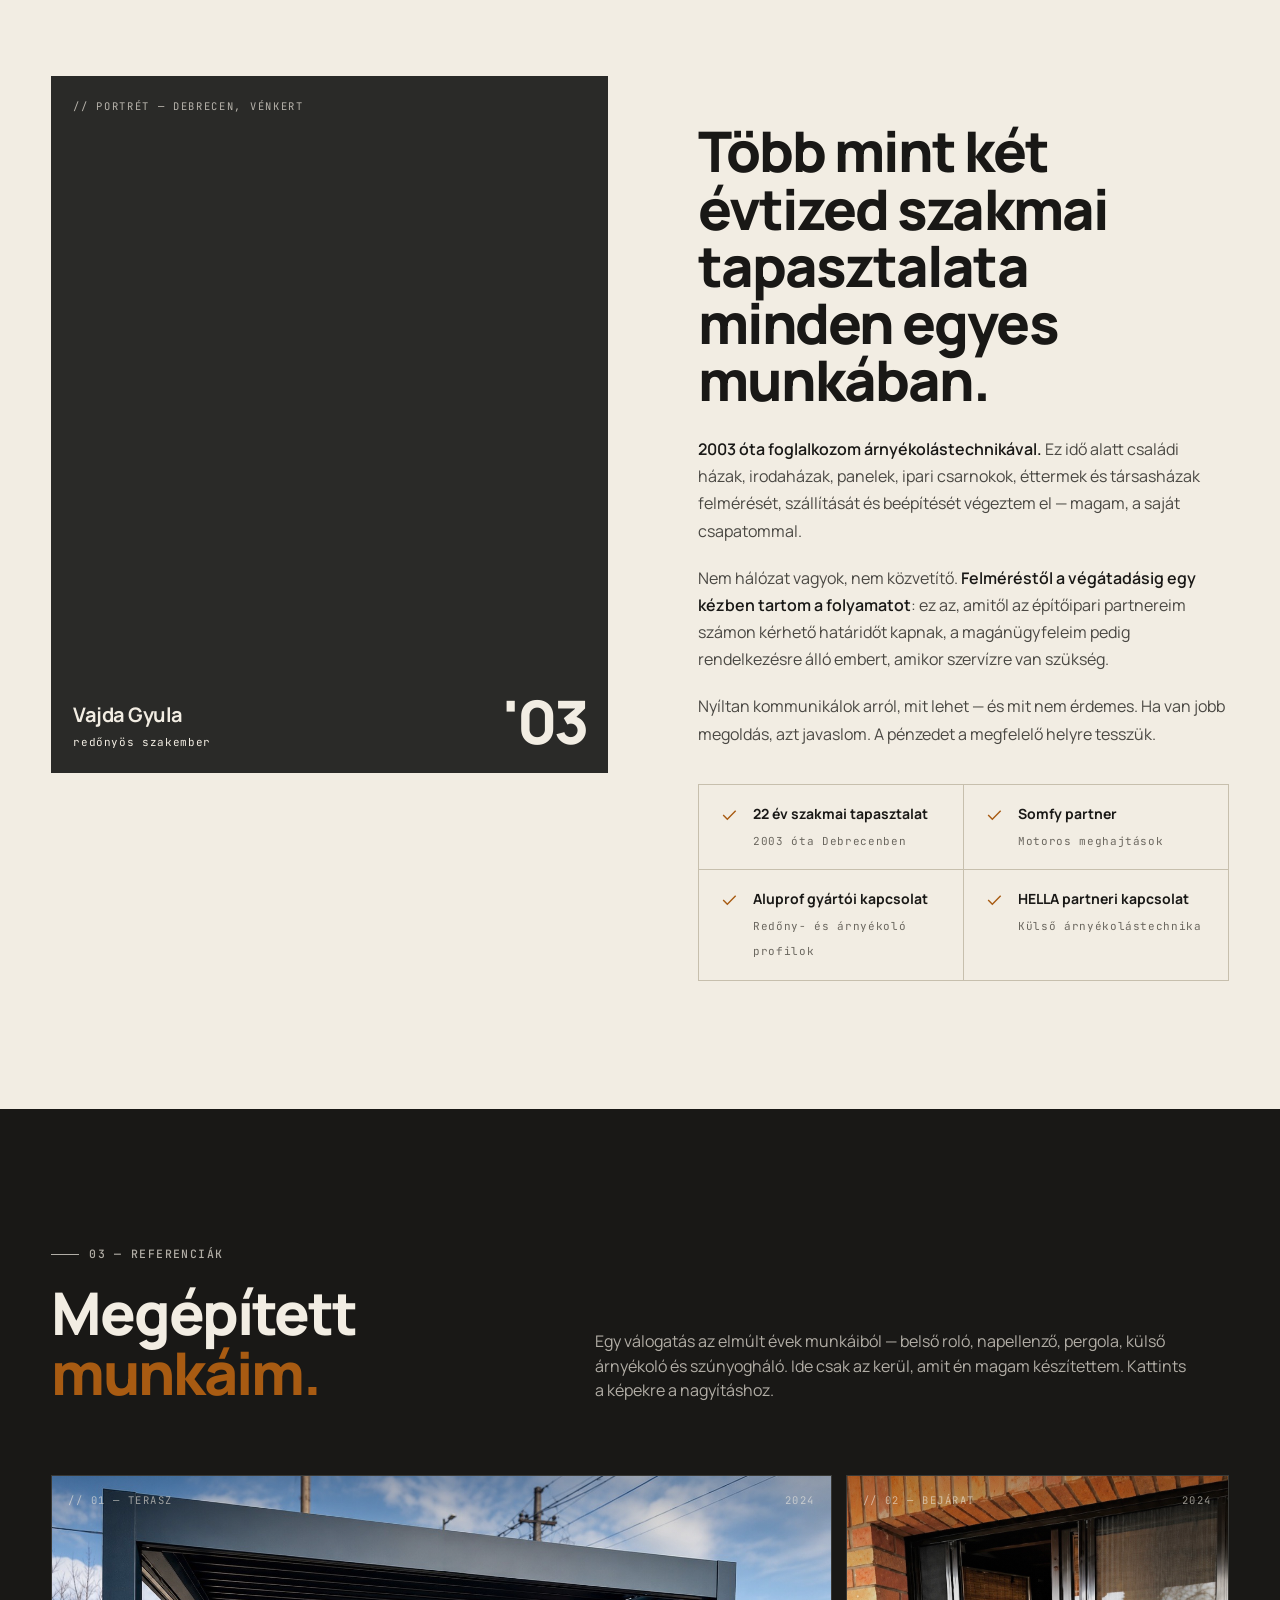
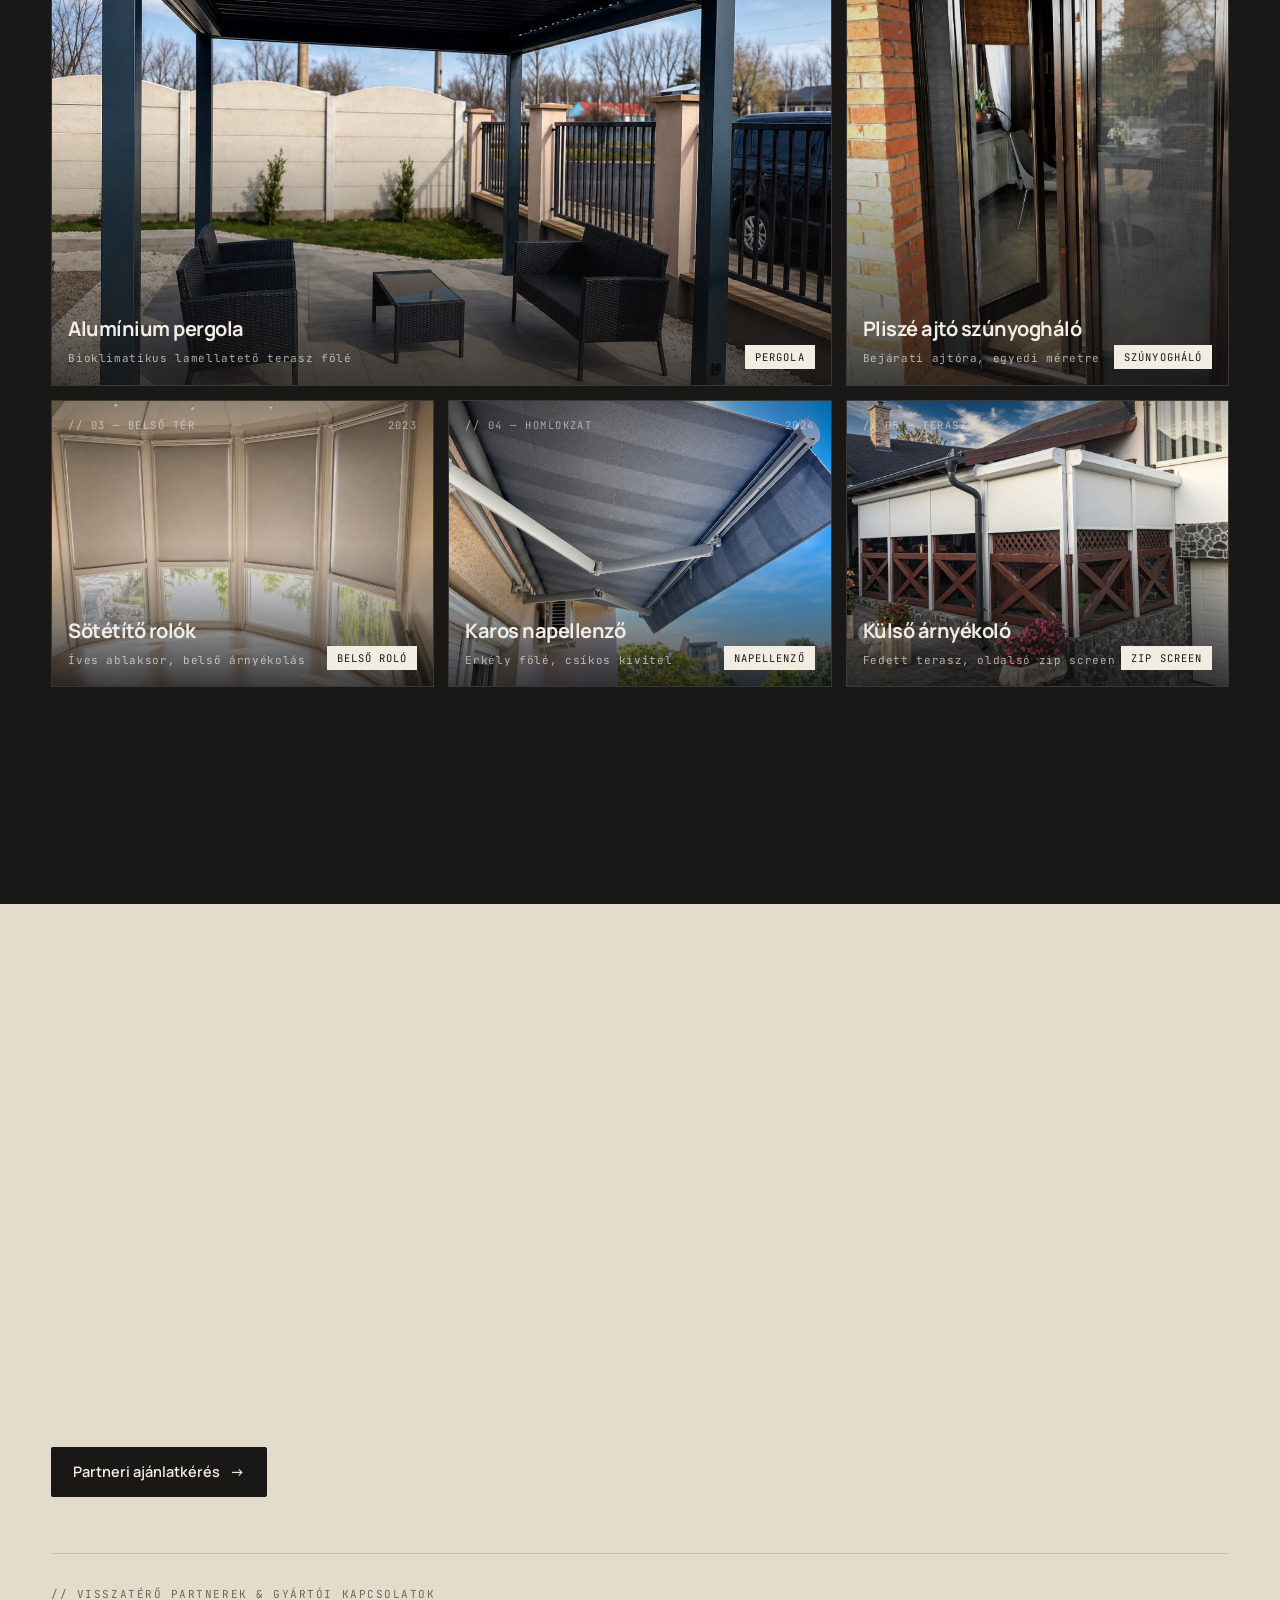
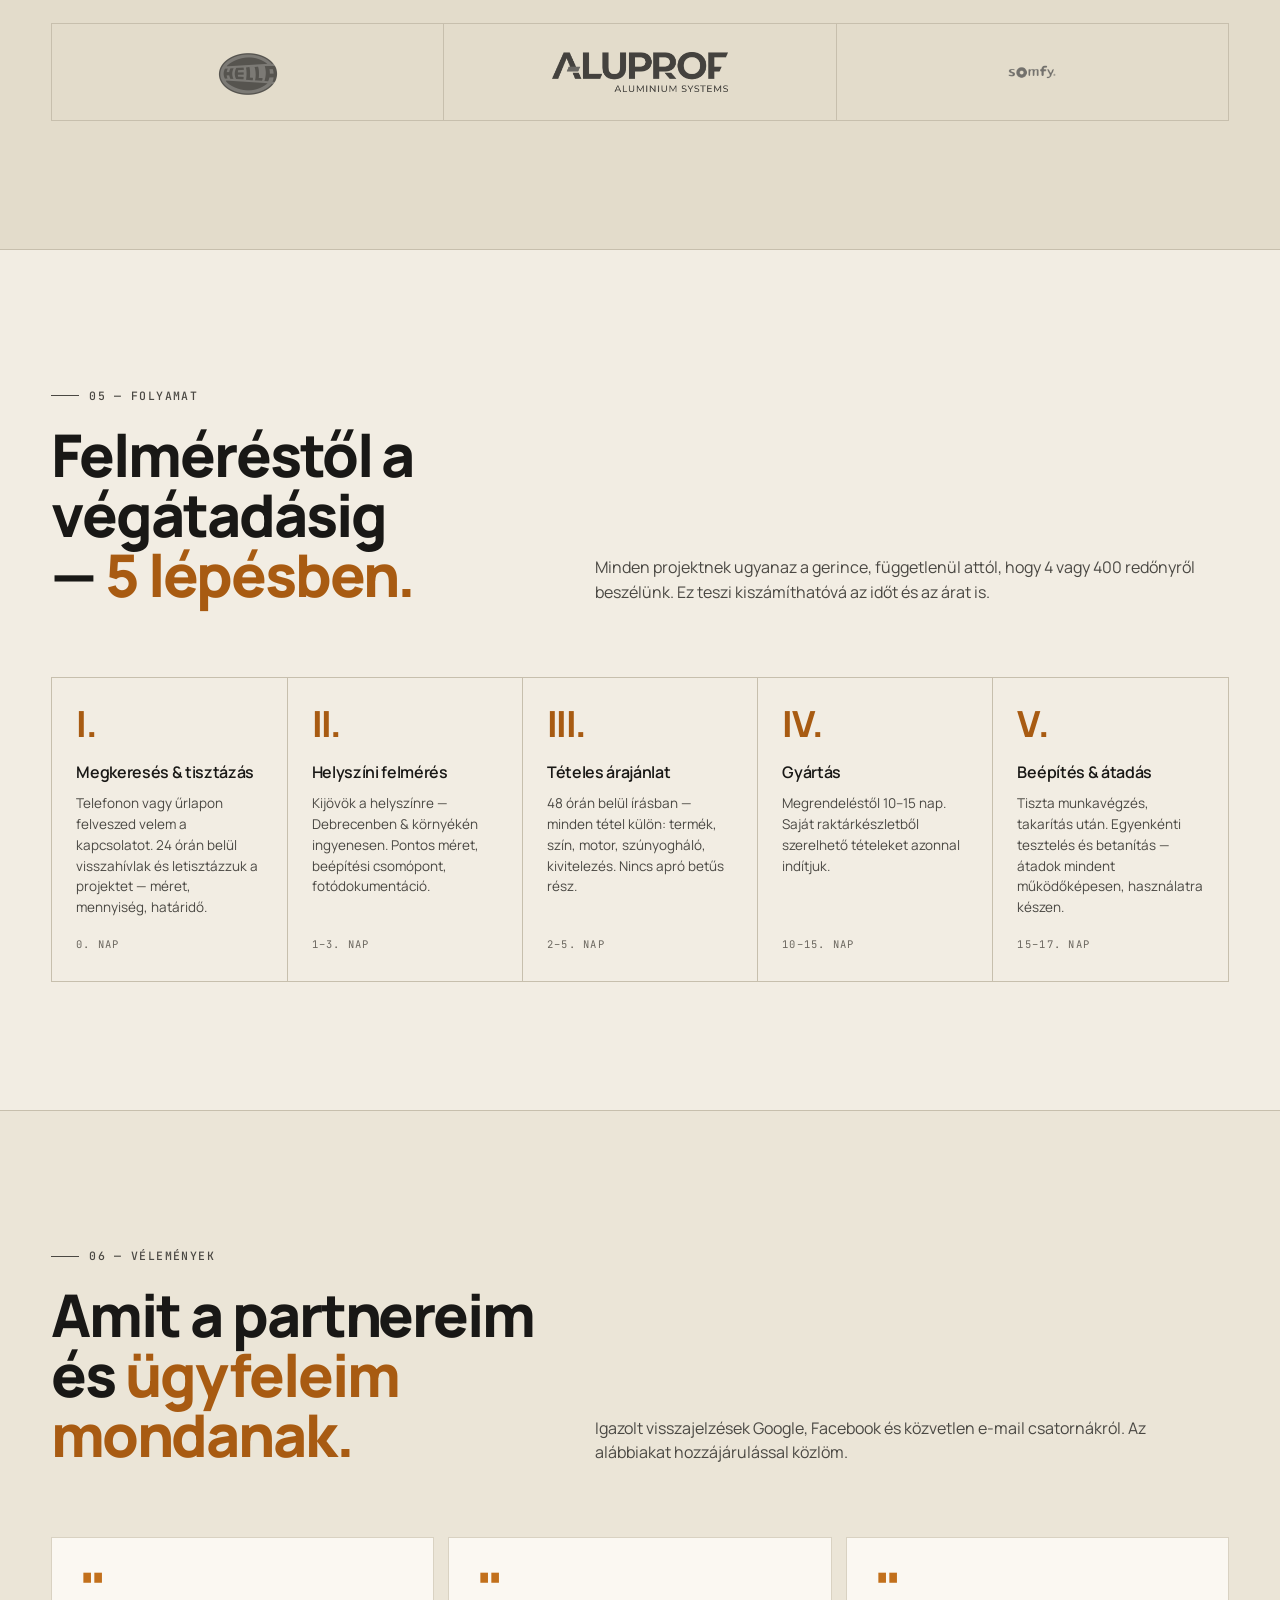
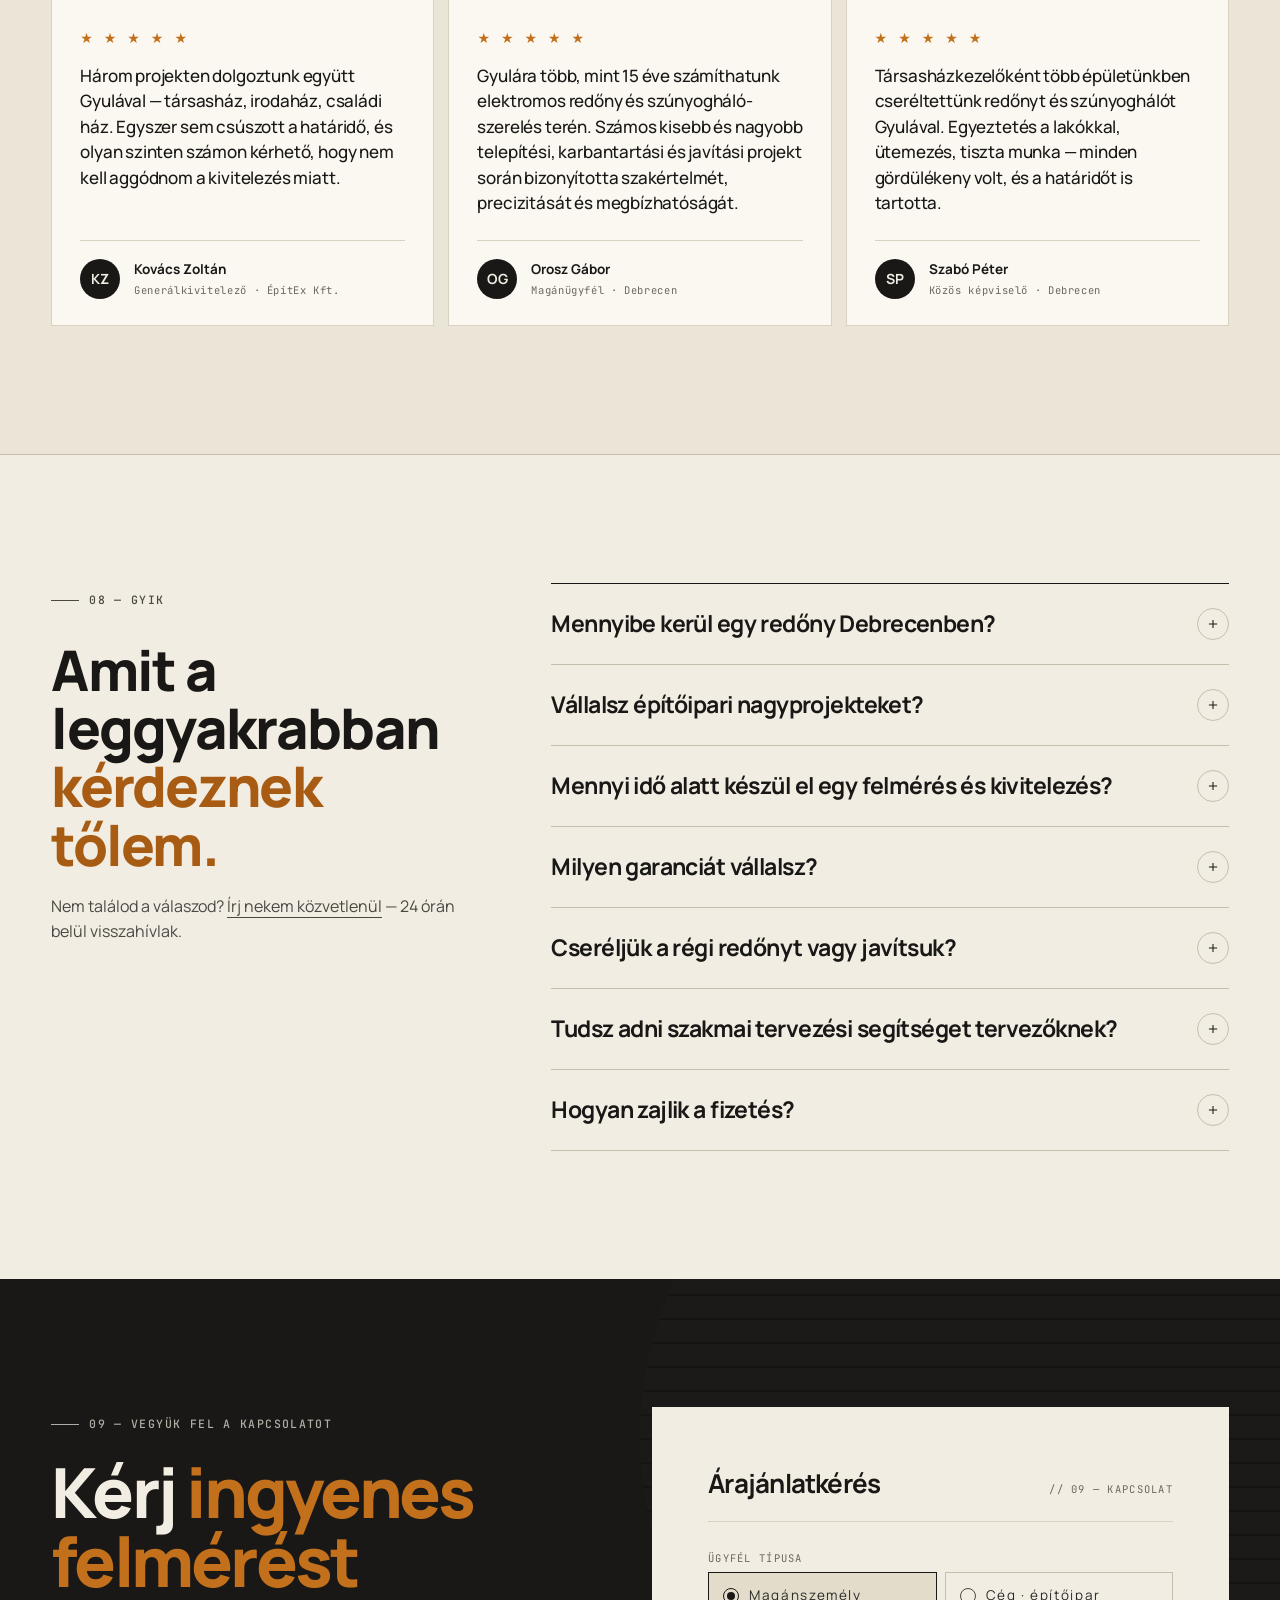
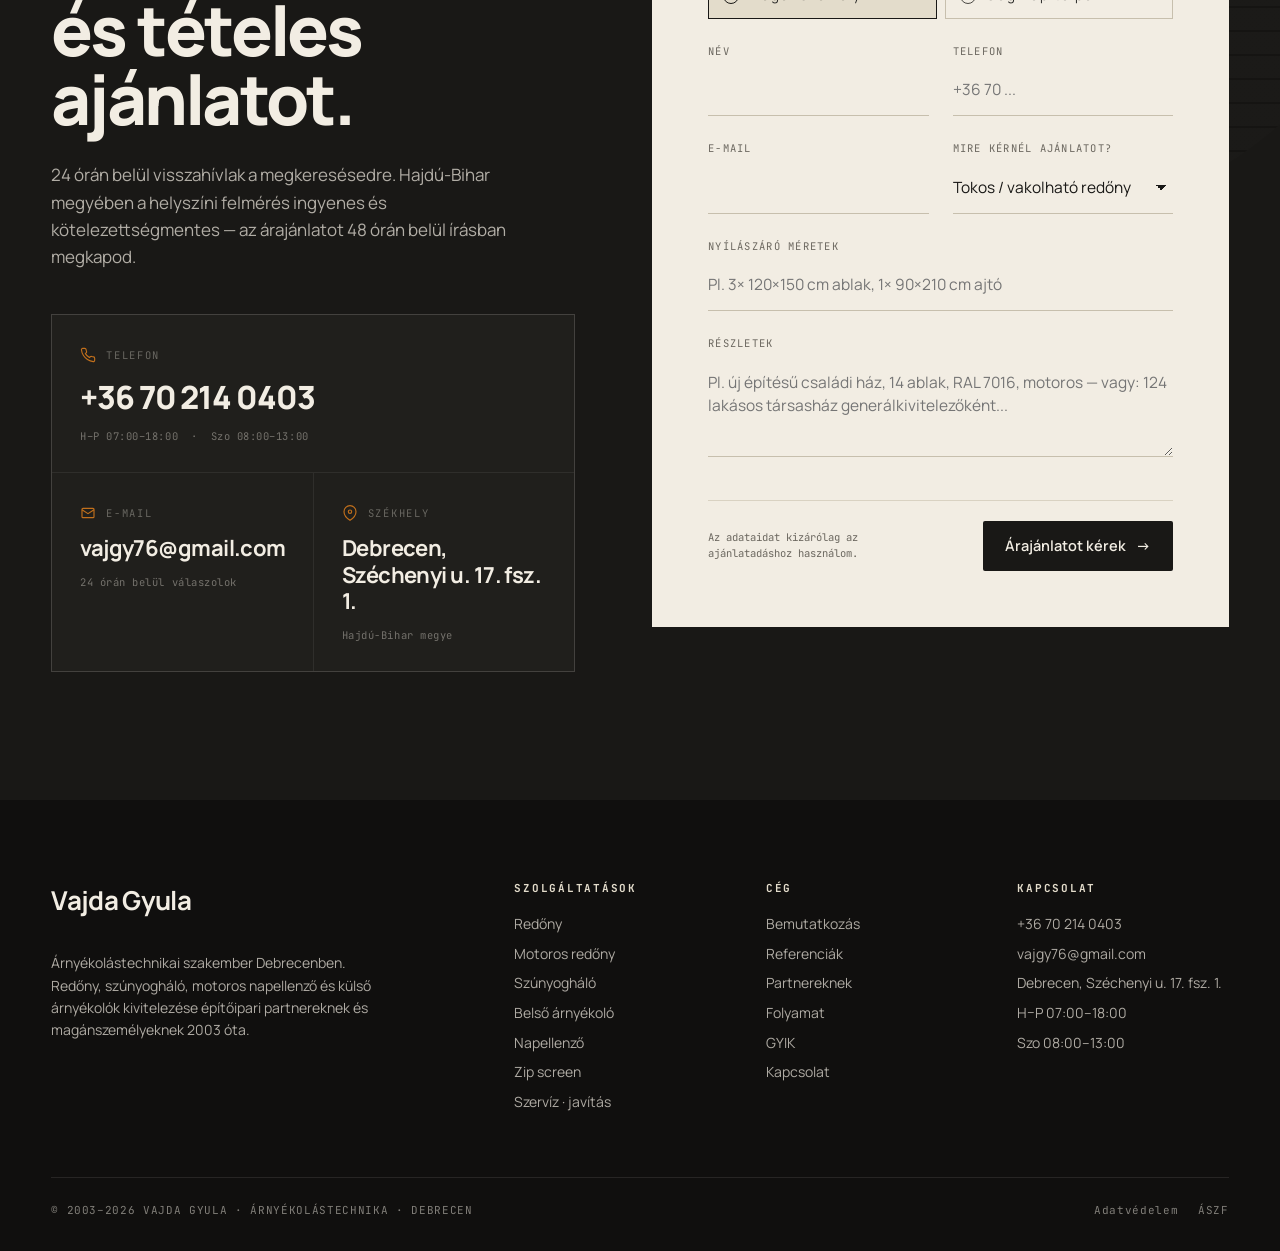
==== commit bab4416f: "Add multi-resolution favicon.ico fallback Packs the existing 16/32 renders plus a 48px frame downsca" ====
--- a/index.html
+++ b/index.html
@@ -16,6 +16,7 @@
 <link rel="canonical" href="https://vajdagyula-redony.hu/" />
 
 <!-- Icons & manifest -->
+<link rel="icon" href="favicon.ico" sizes="48x48" />
 <link rel="icon" href="favicon.svg" type="image/svg+xml" />
 <link rel="icon" href="favicon-32.png" sizes="32x32" type="image/png" />
 <link rel="icon" href="favicon-16.png" sizes="16x16" type="image/png" />
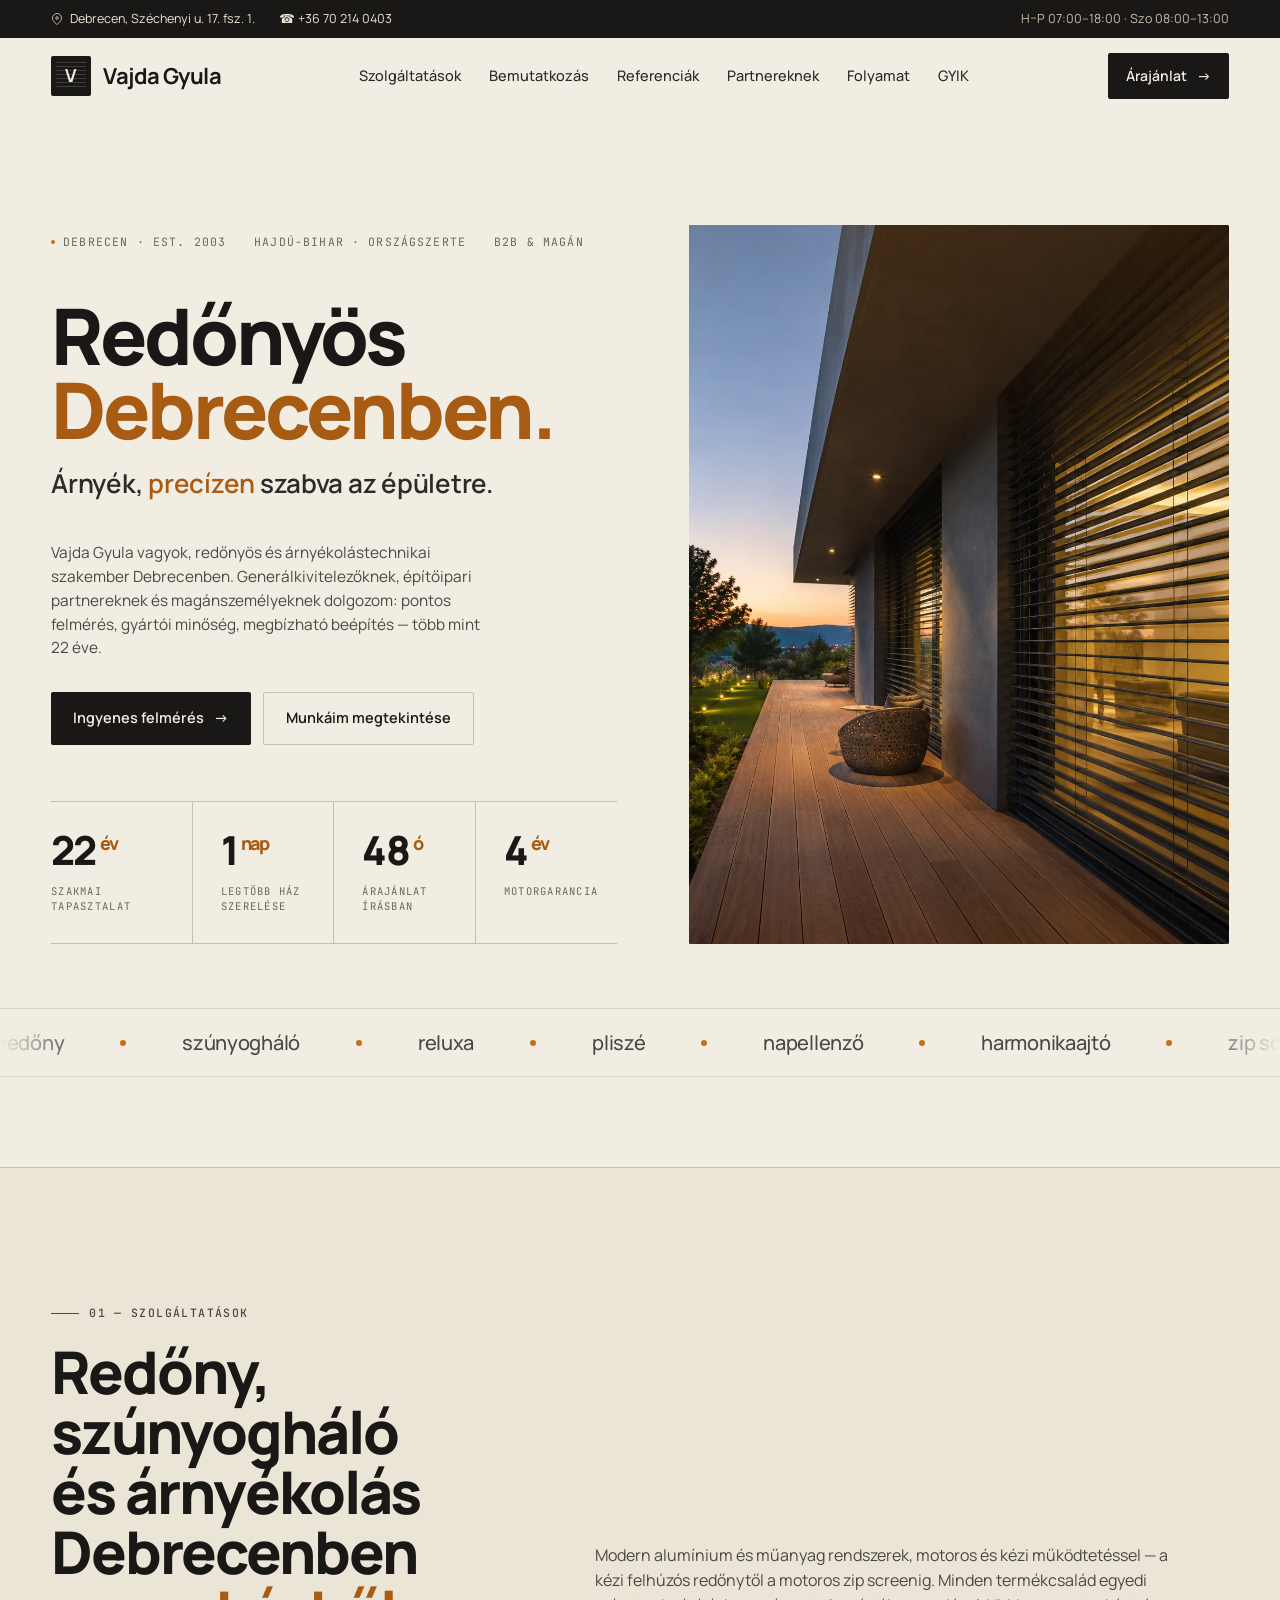
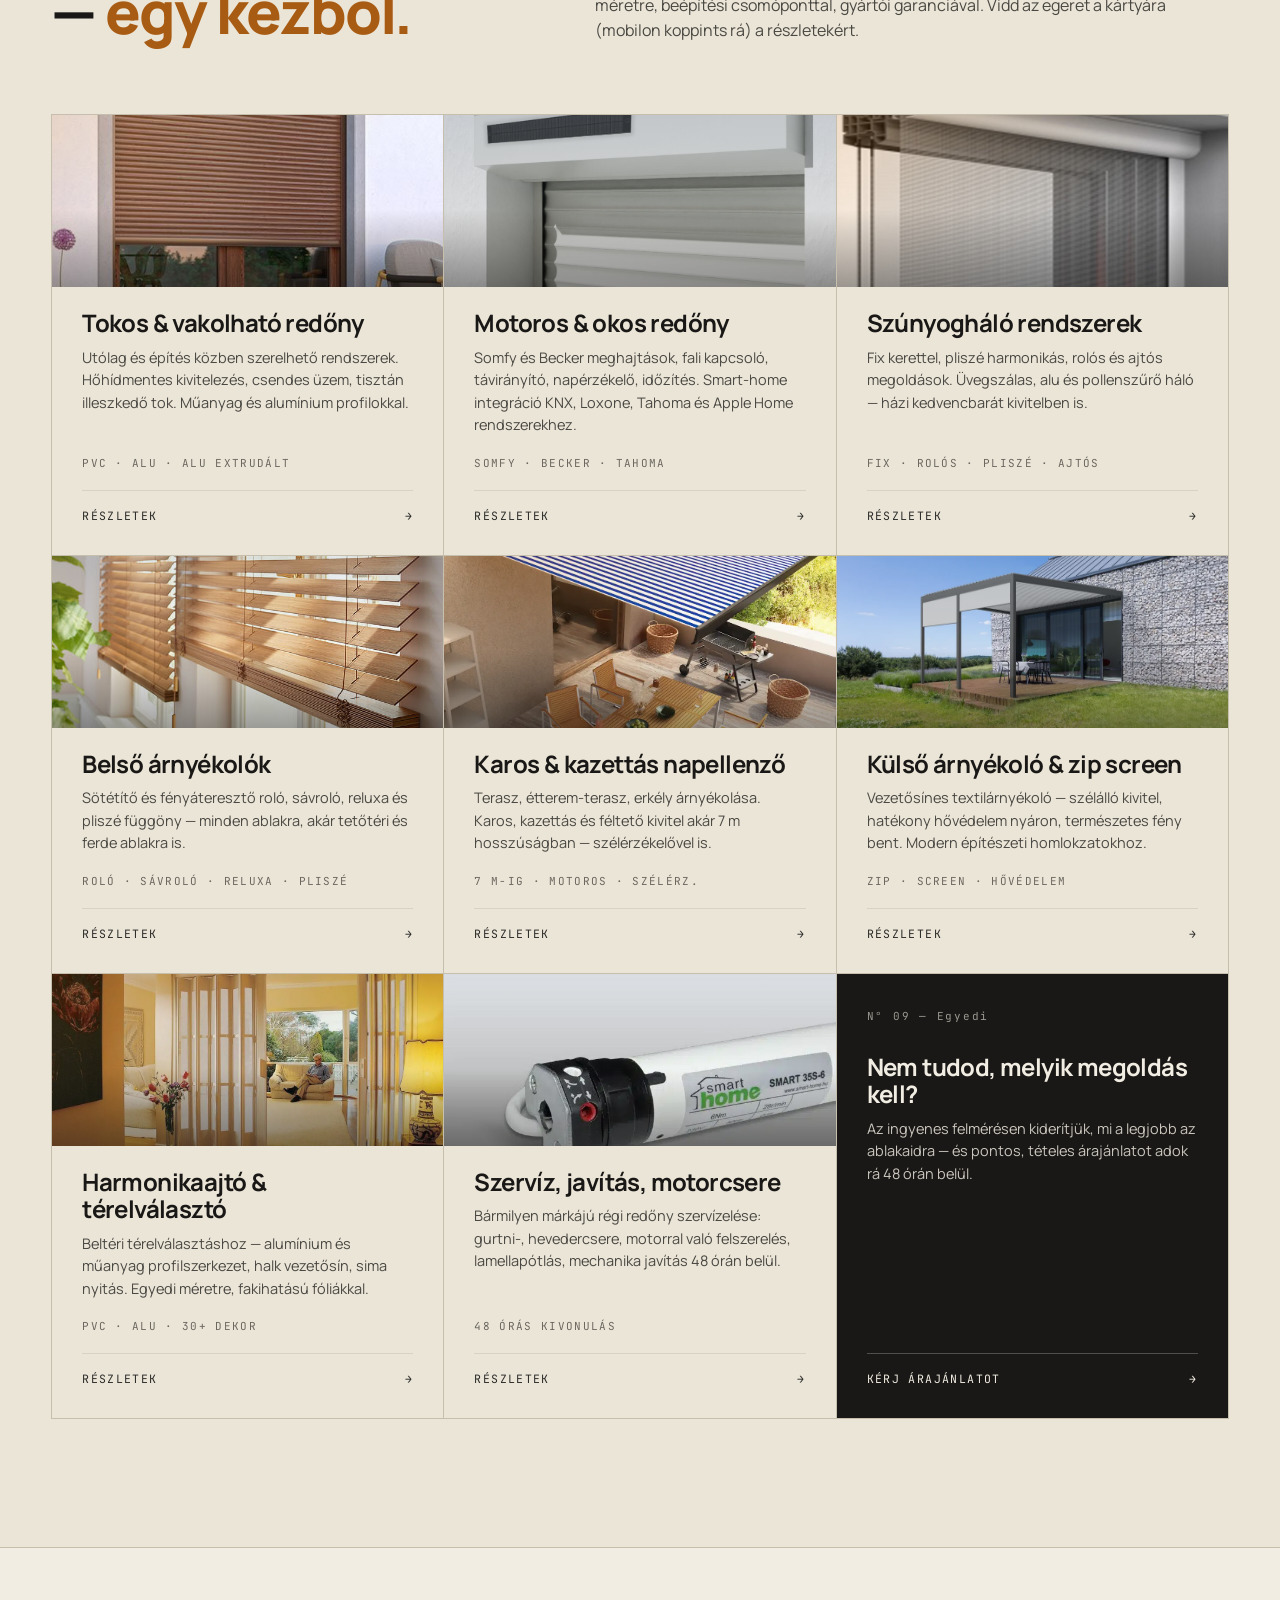
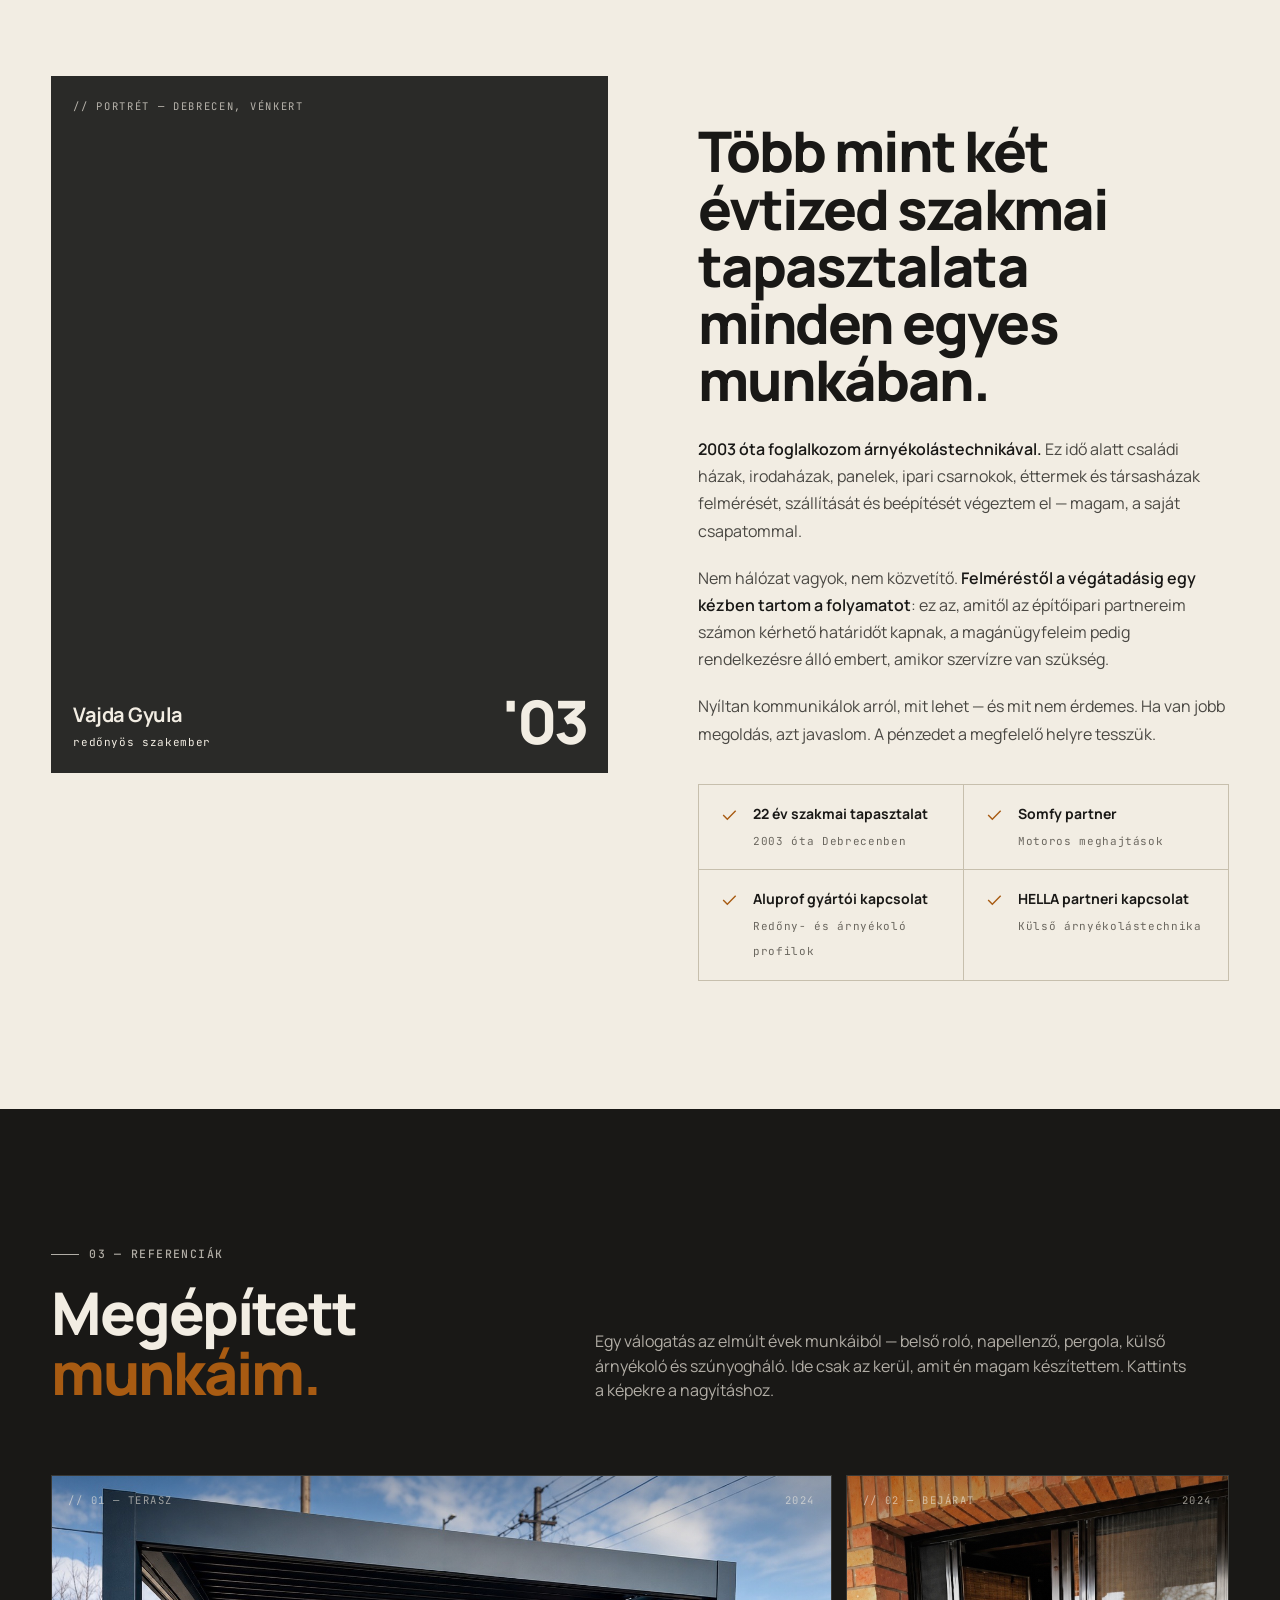
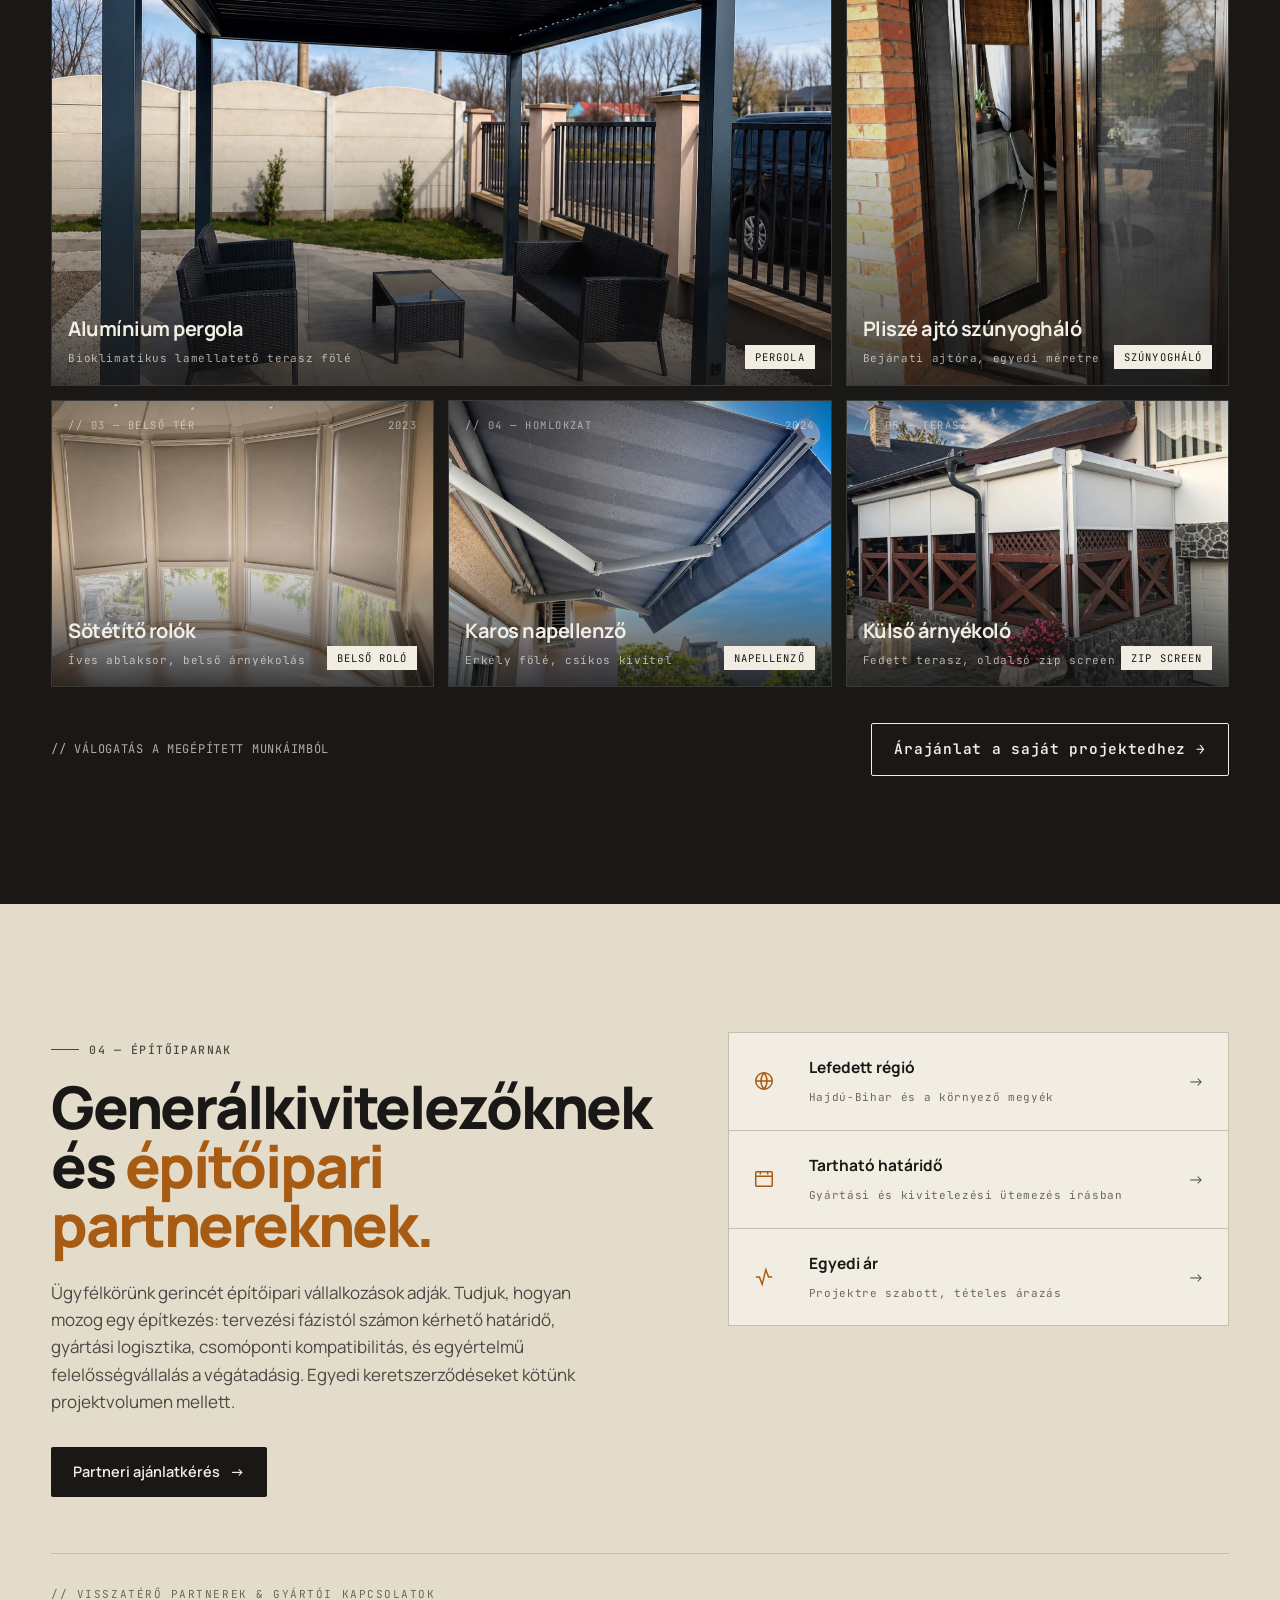
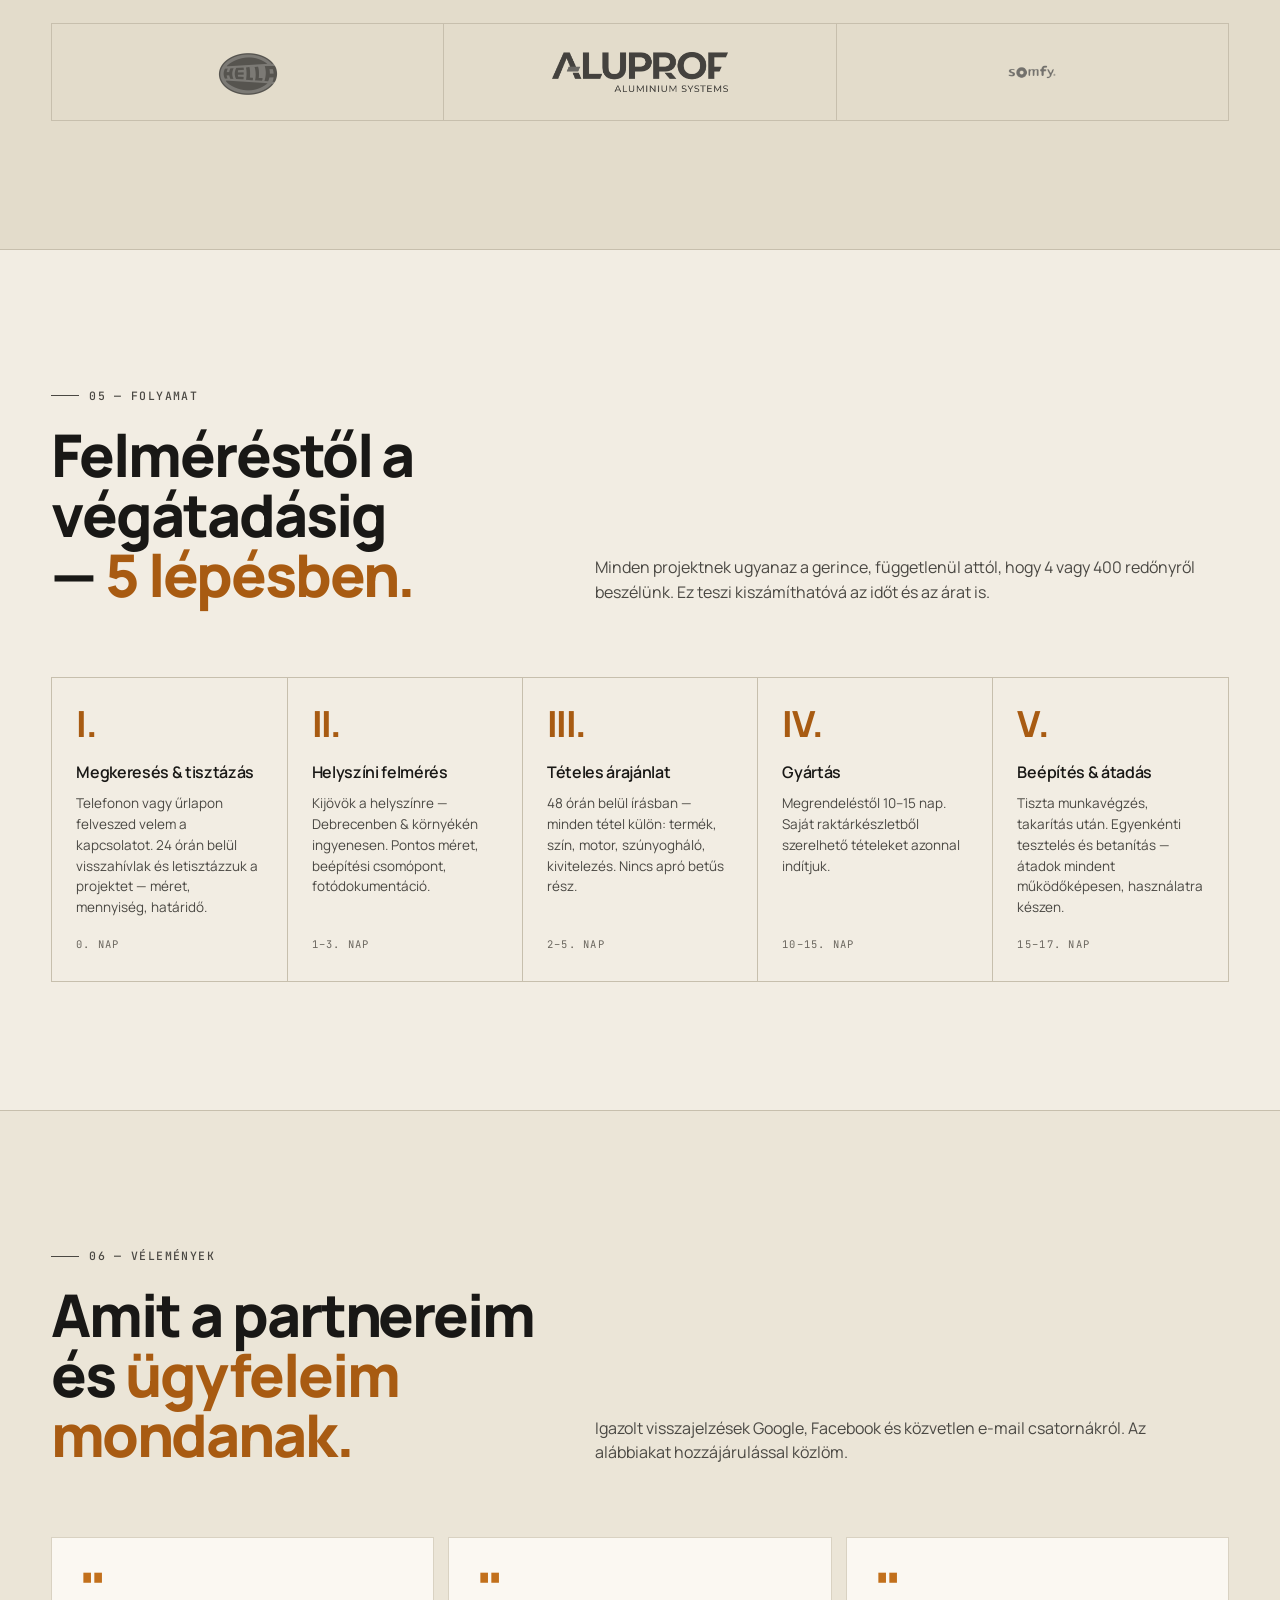
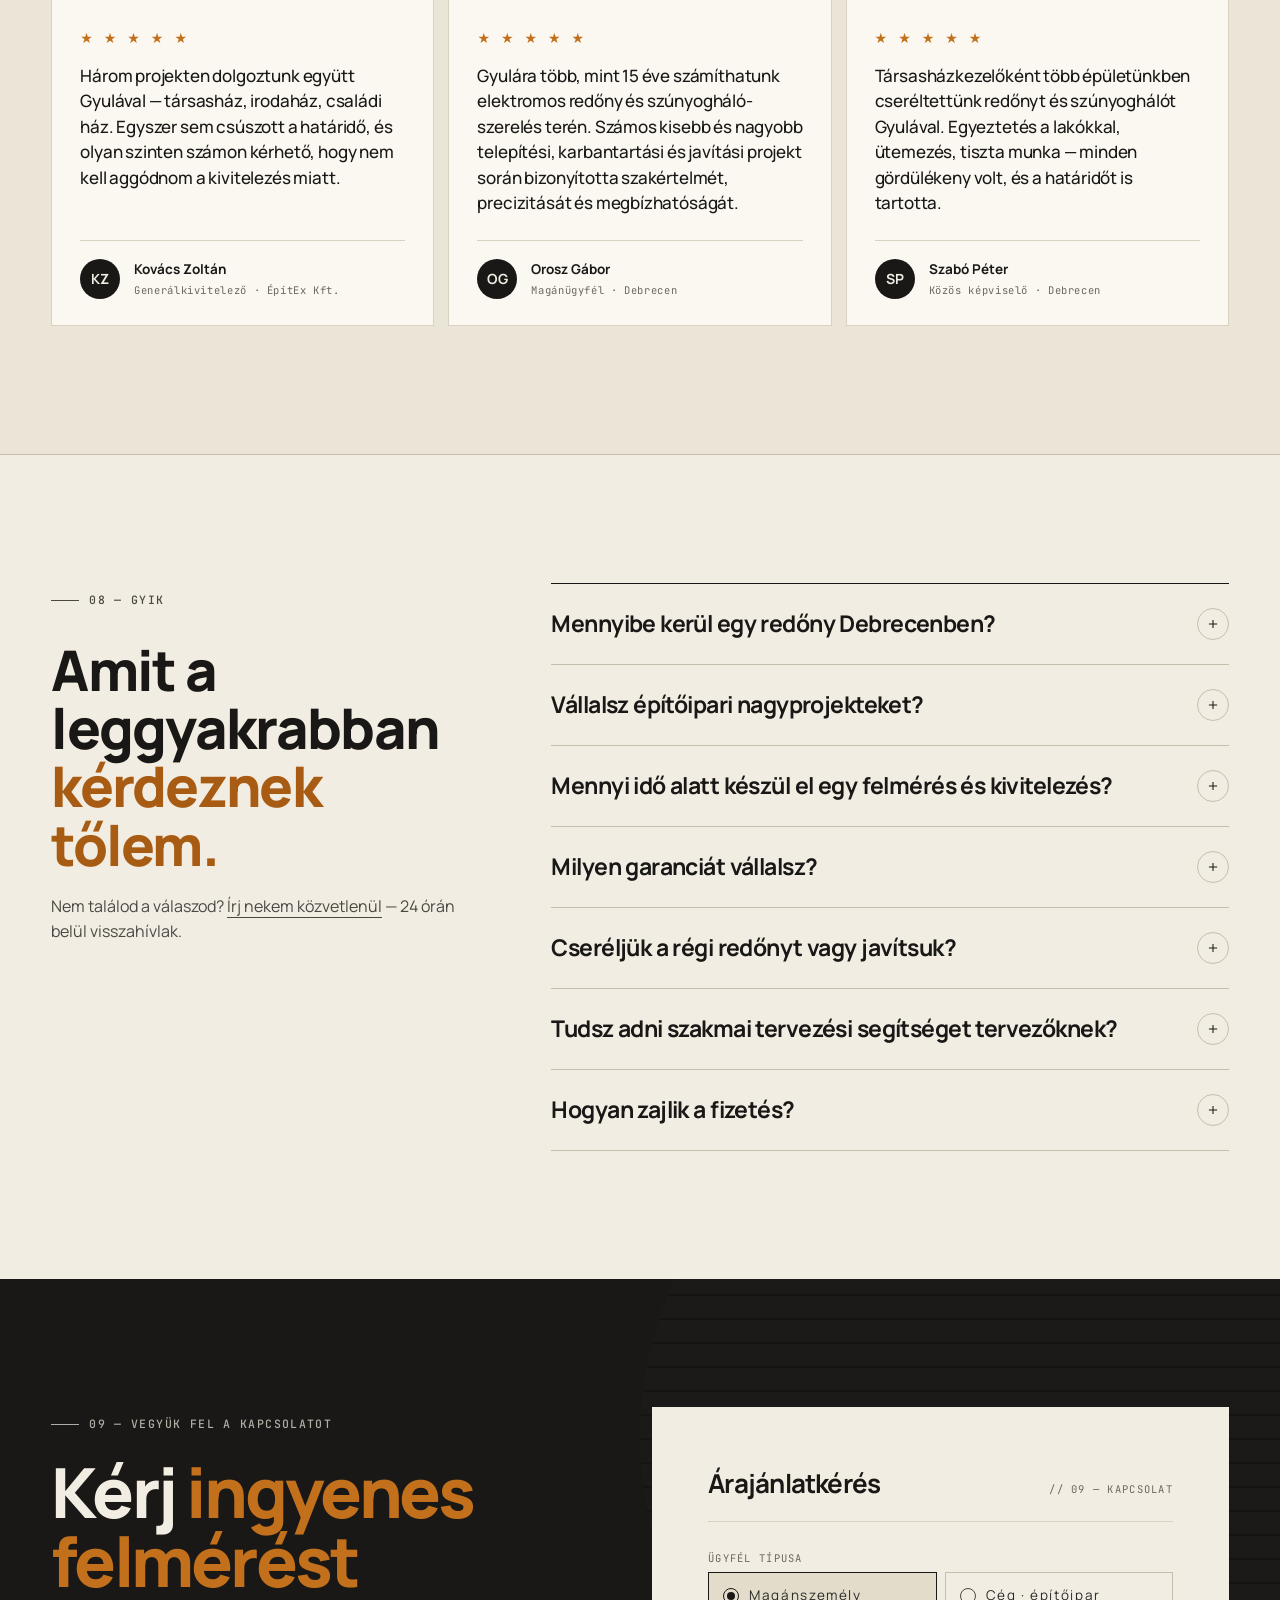
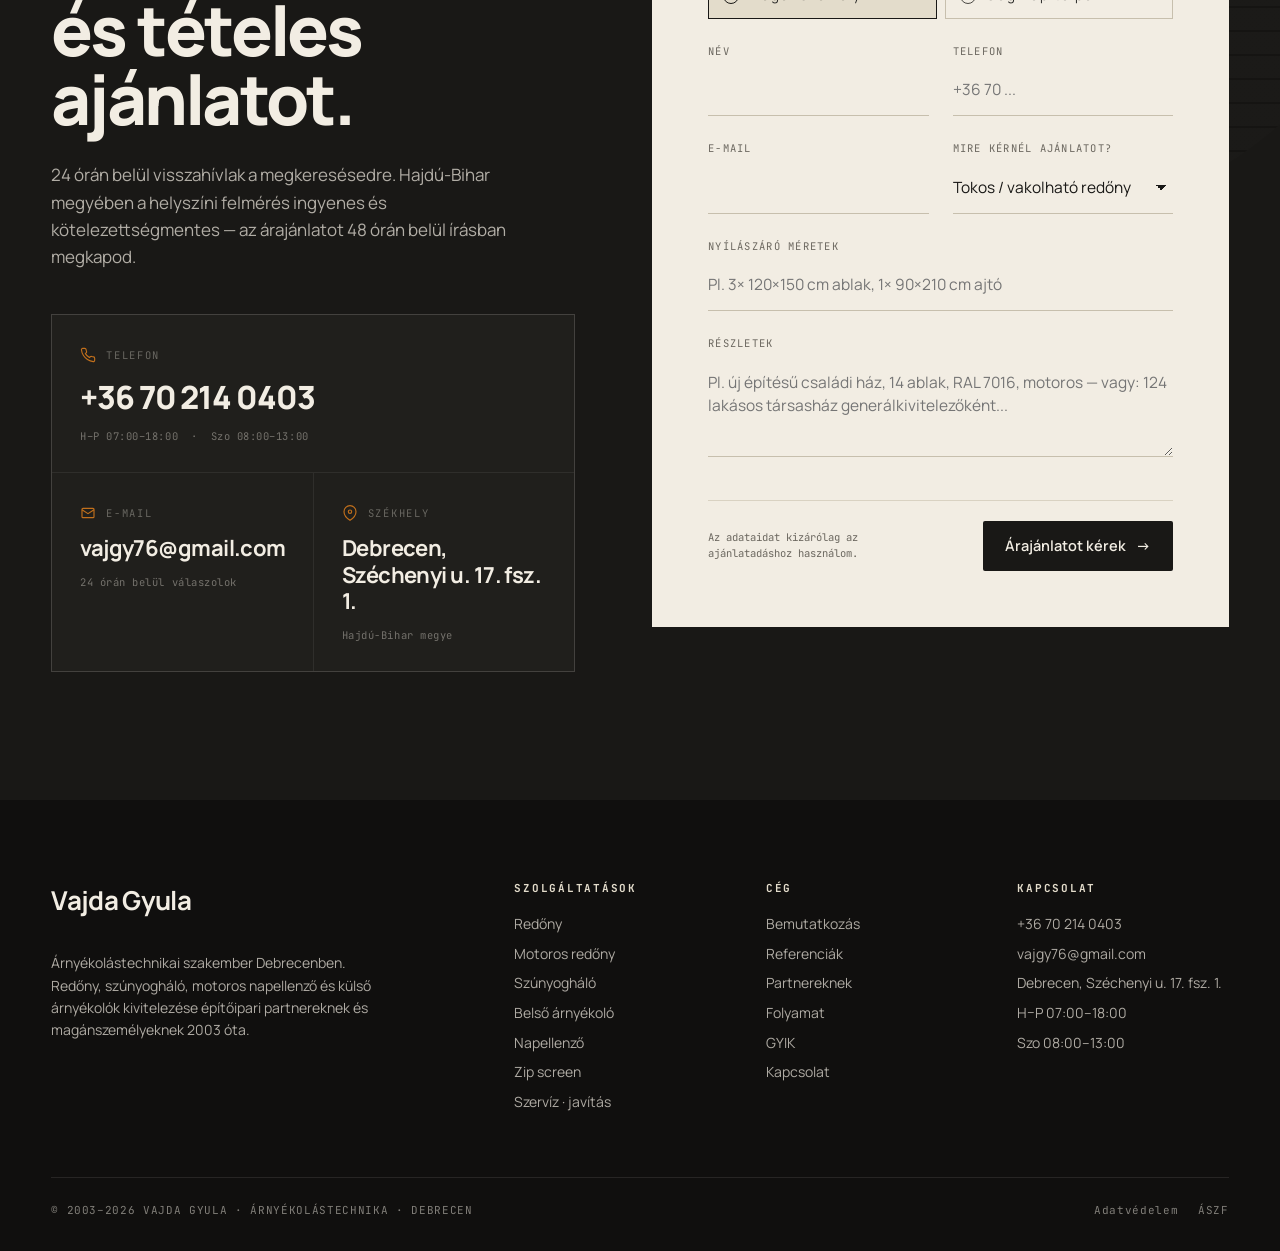
==== commit 2a667503: "Make favicon eligible for Google search results Google requires a square favicon whose size is a mul" ====
--- a/index.html
+++ b/index.html
@@ -16,12 +16,13 @@
 <link rel="canonical" href="https://vajdagyula-redony.hu/" />
 
 <!-- Icons & manifest -->
-<link rel="icon" href="favicon.ico" sizes="48x48" />
-<link rel="icon" href="favicon.svg" type="image/svg+xml" />
-<link rel="icon" href="favicon-32.png" sizes="32x32" type="image/png" />
-<link rel="icon" href="favicon-16.png" sizes="16x16" type="image/png" />
-<link rel="apple-touch-icon" href="apple-touch-icon.png" />
-<link rel="manifest" href="site.webmanifest" />
+<link rel="icon" href="/favicon.ico" sizes="48x48" />
+<link rel="icon" href="/favicon.svg" type="image/svg+xml" />
+<link rel="icon" href="/icon-192.png" sizes="192x192" type="image/png" />
+<link rel="icon" href="/favicon-32.png" sizes="32x32" type="image/png" />
+<link rel="icon" href="/favicon-16.png" sizes="16x16" type="image/png" />
+<link rel="apple-touch-icon" href="/apple-touch-icon.png" />
+<link rel="manifest" href="/site.webmanifest" />
 
 <!-- Open Graph -->
 <meta property="og:type" content="website" />
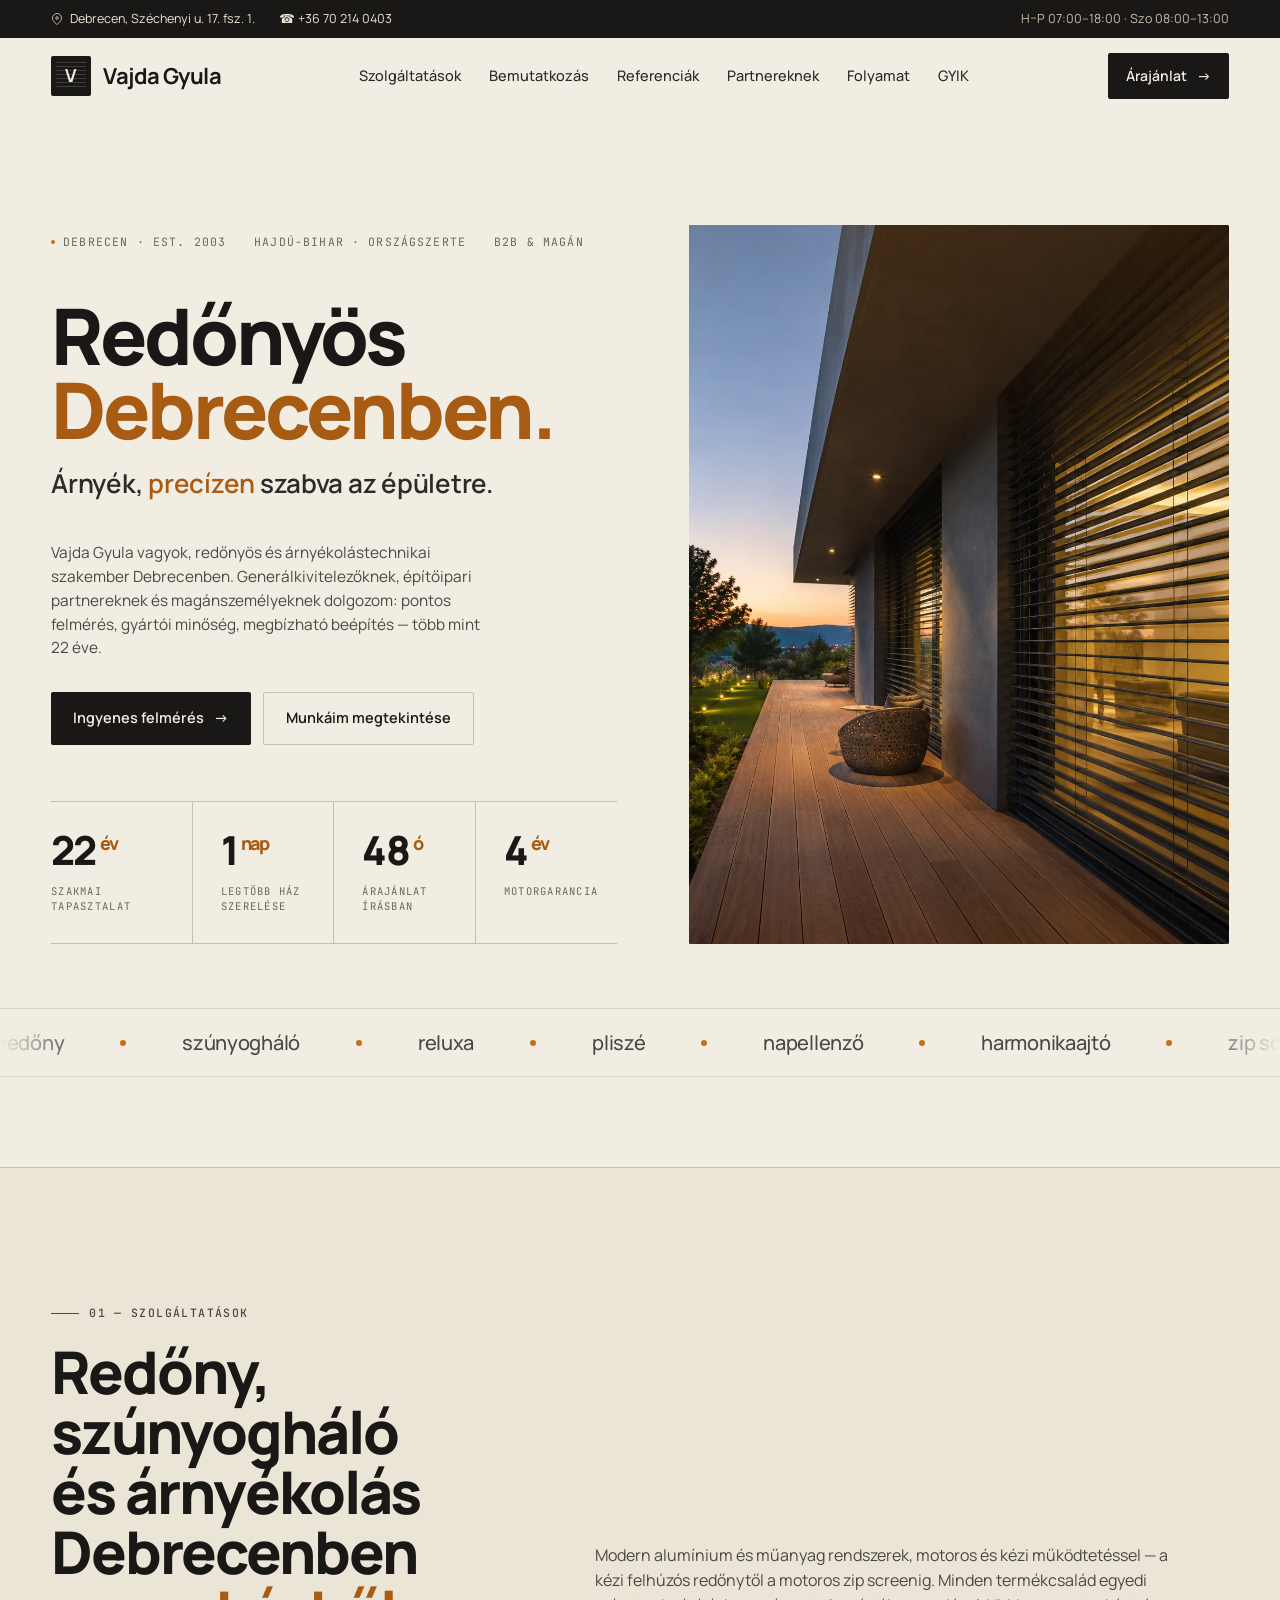
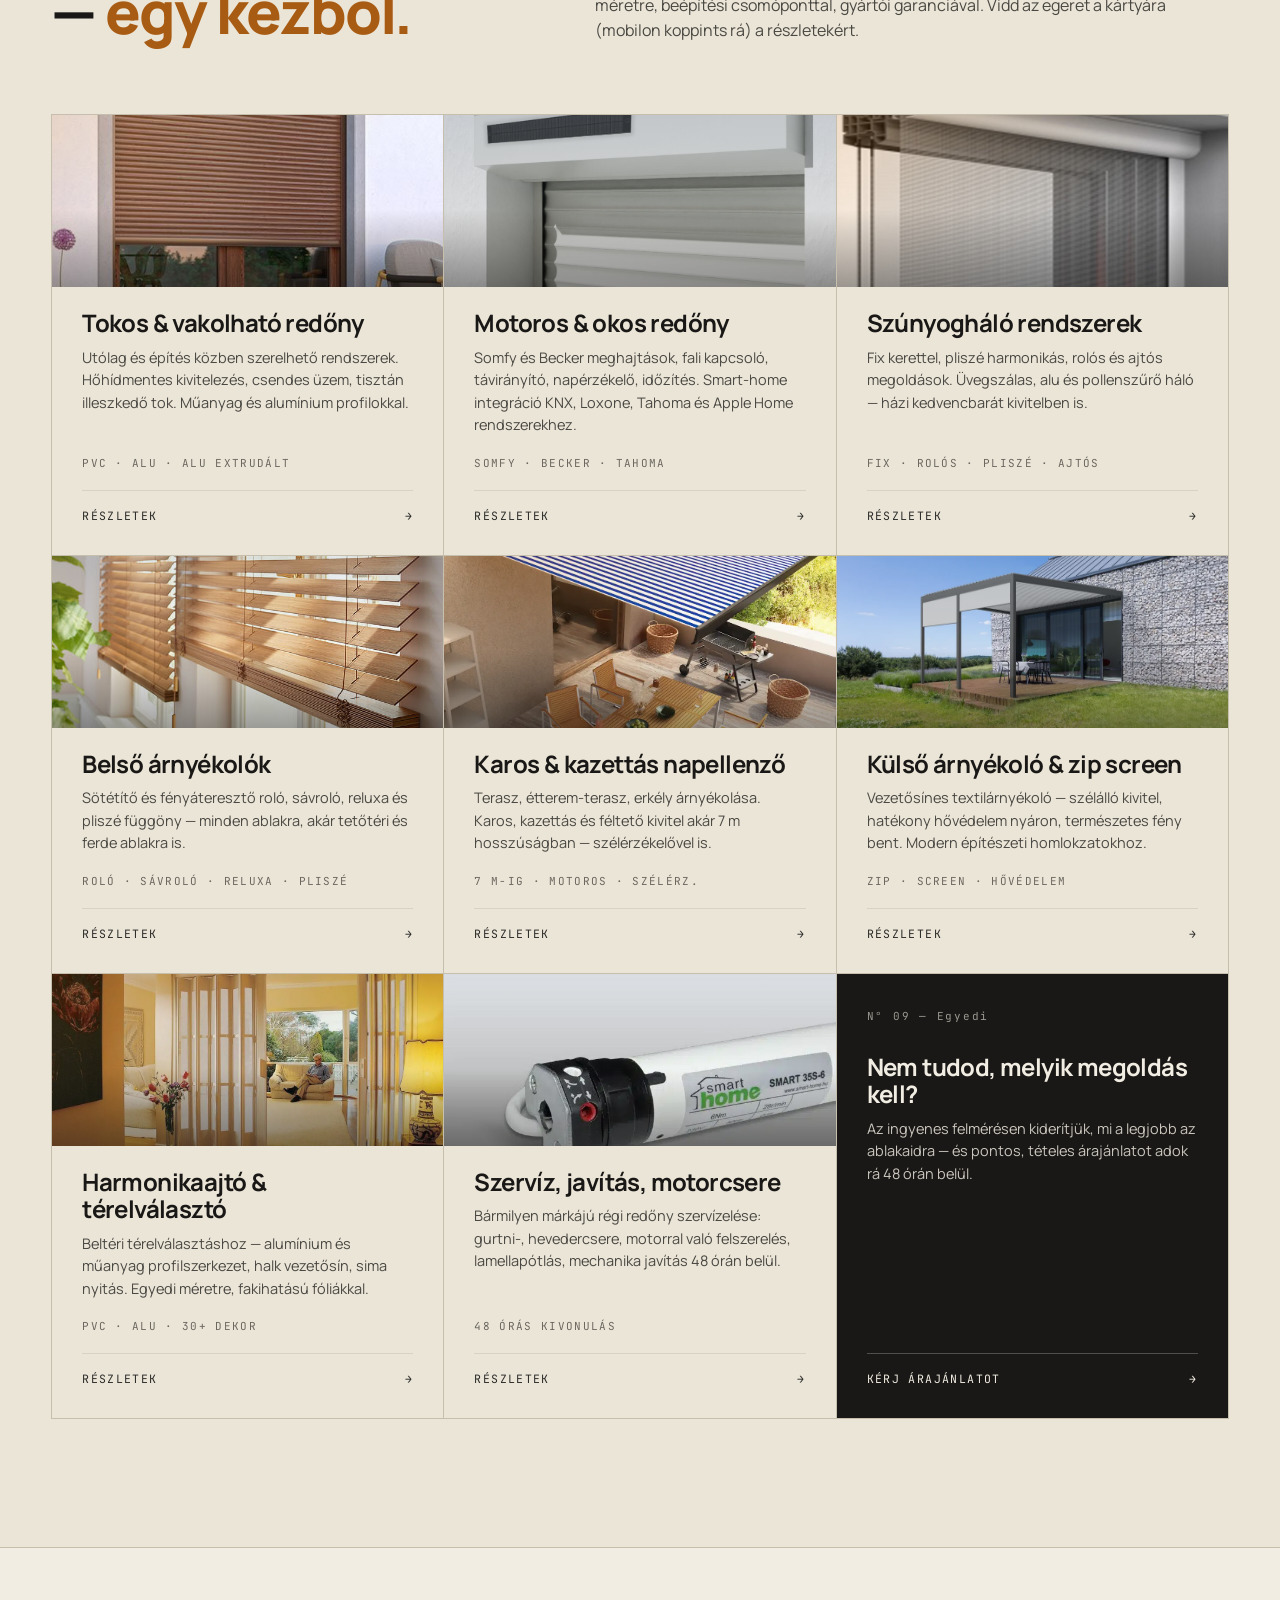
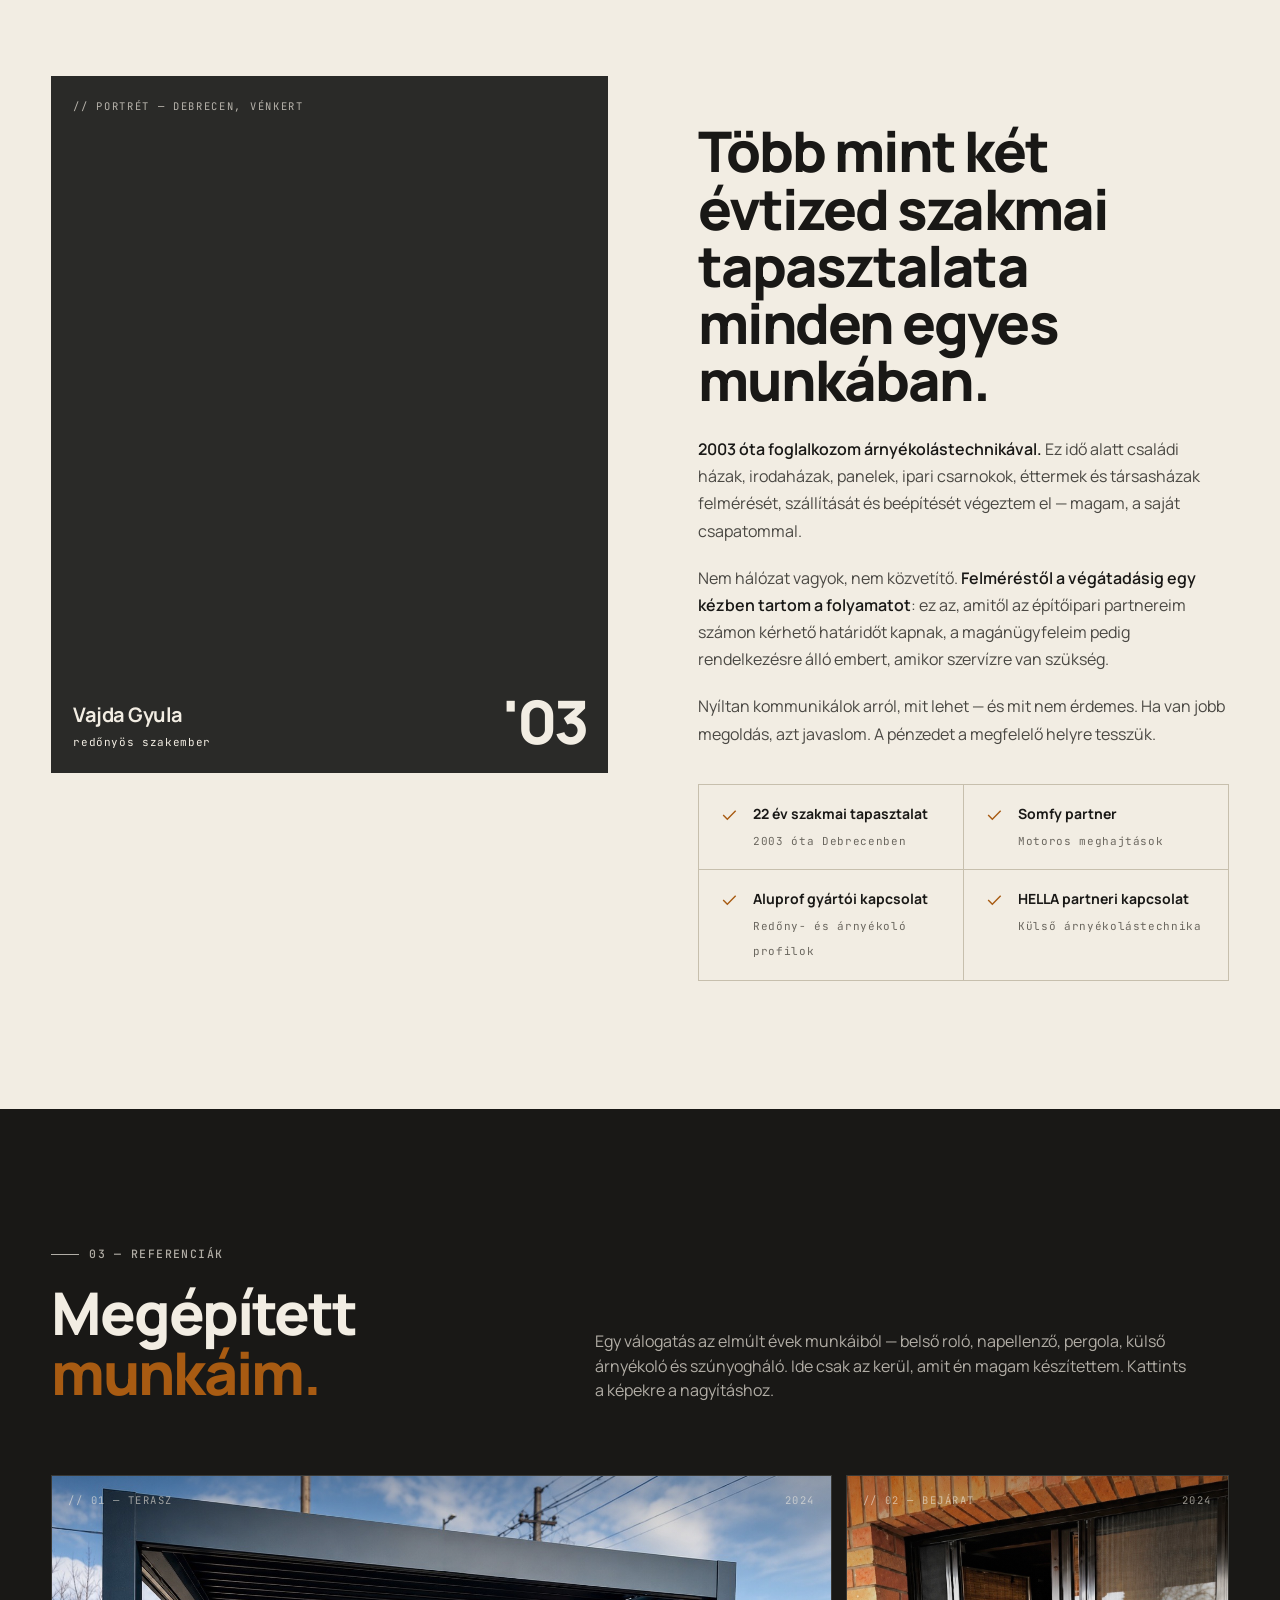
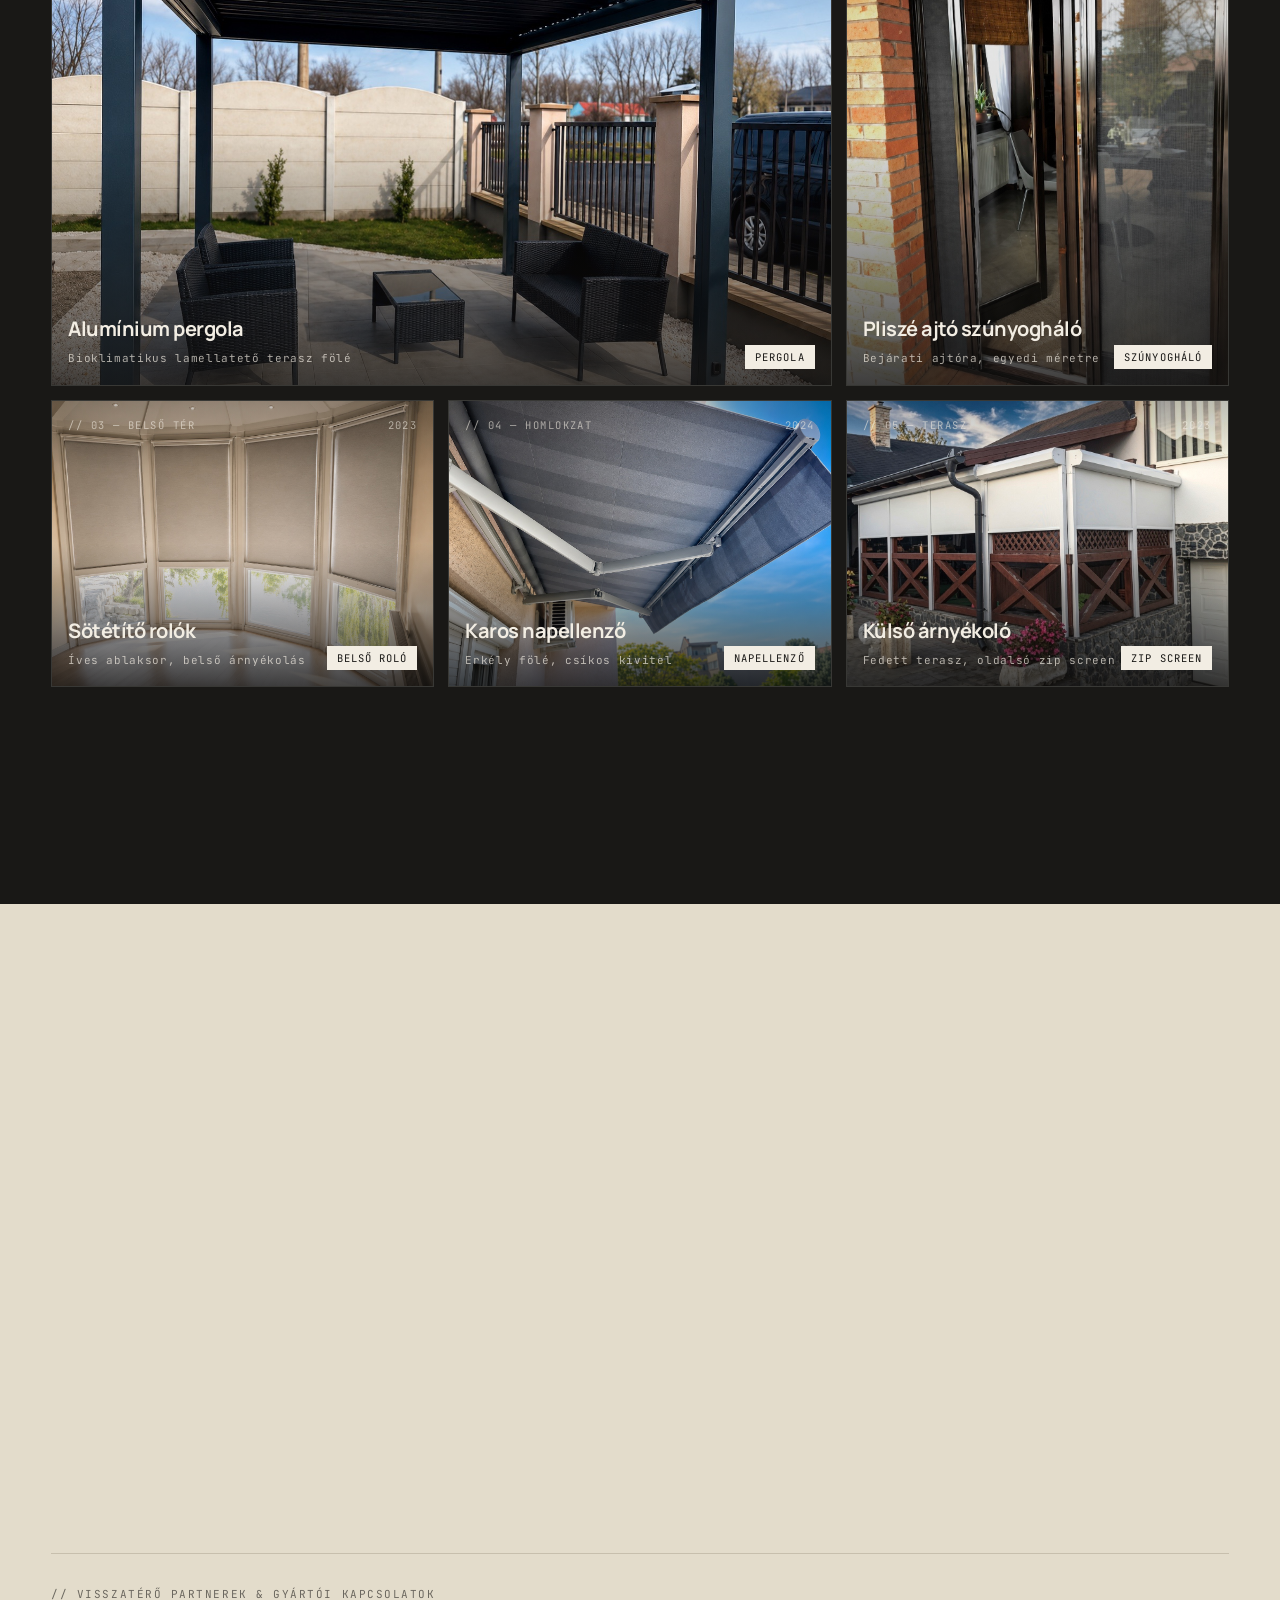
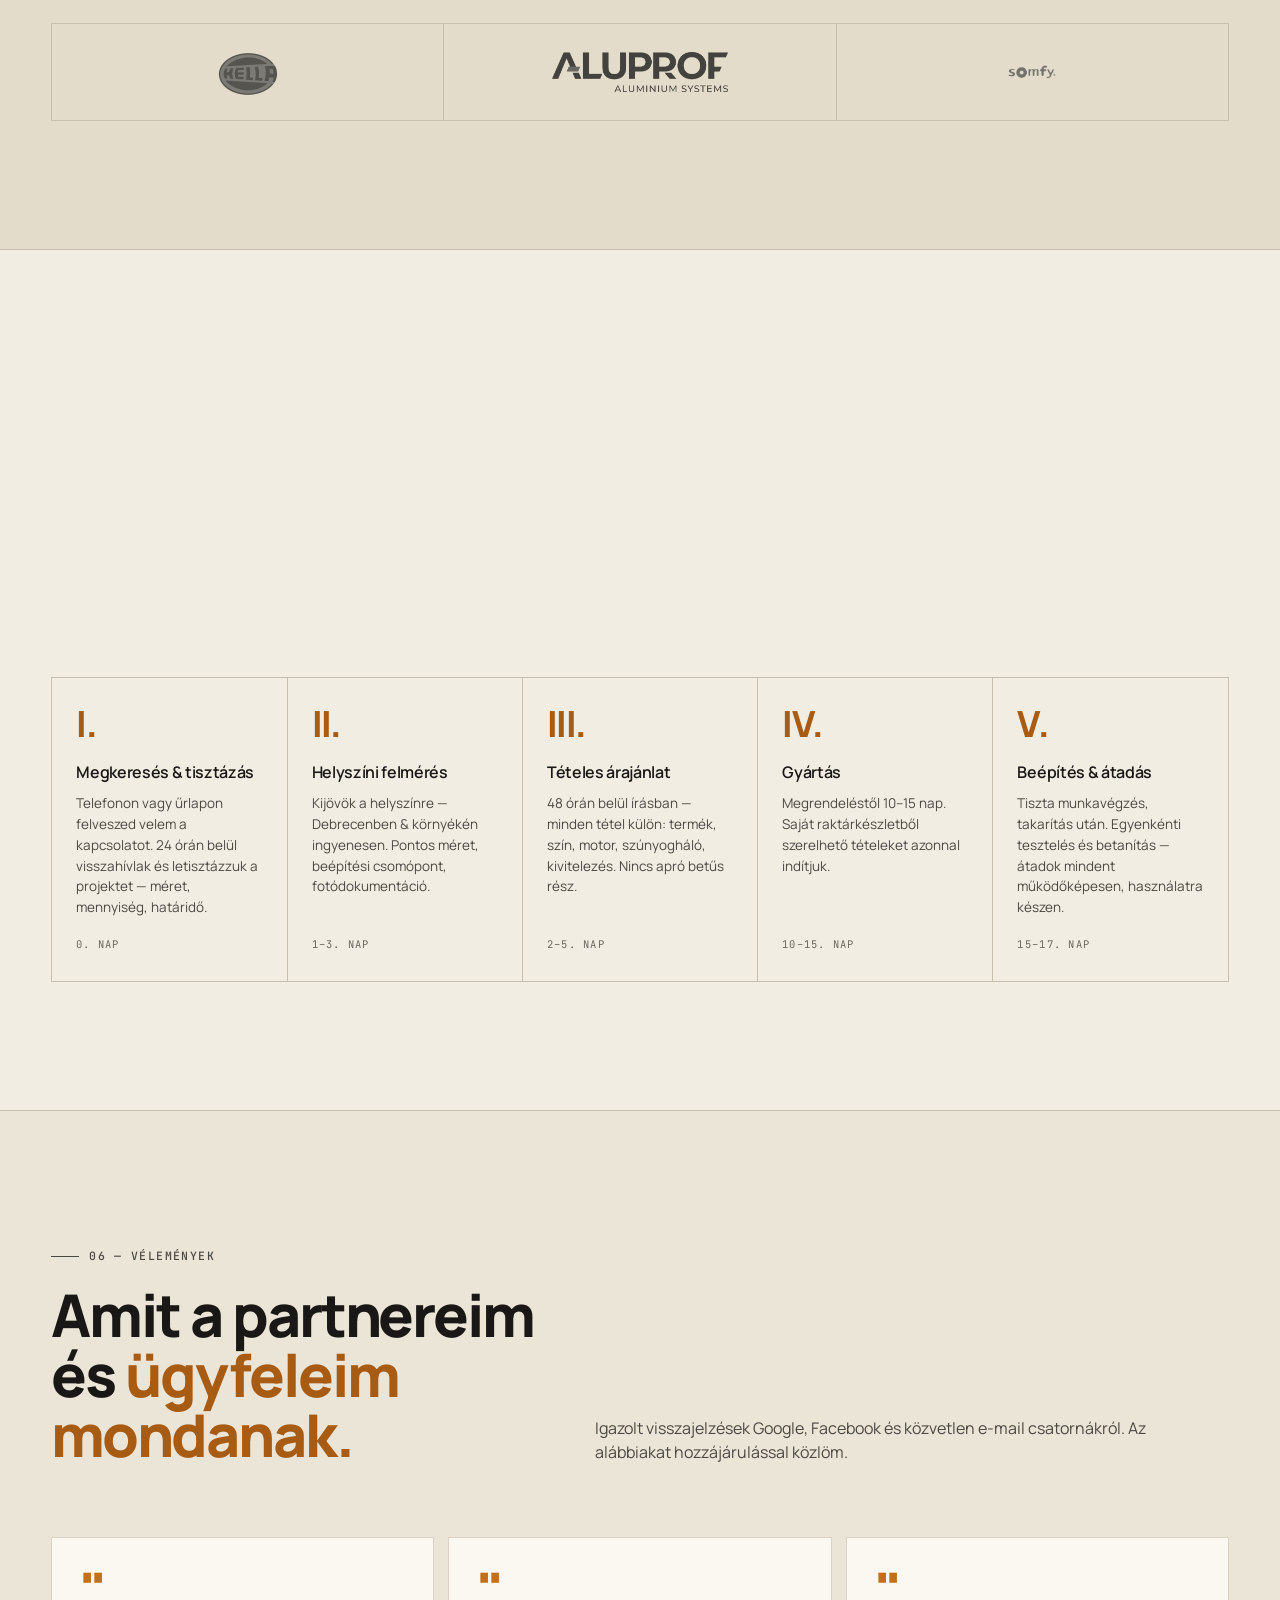
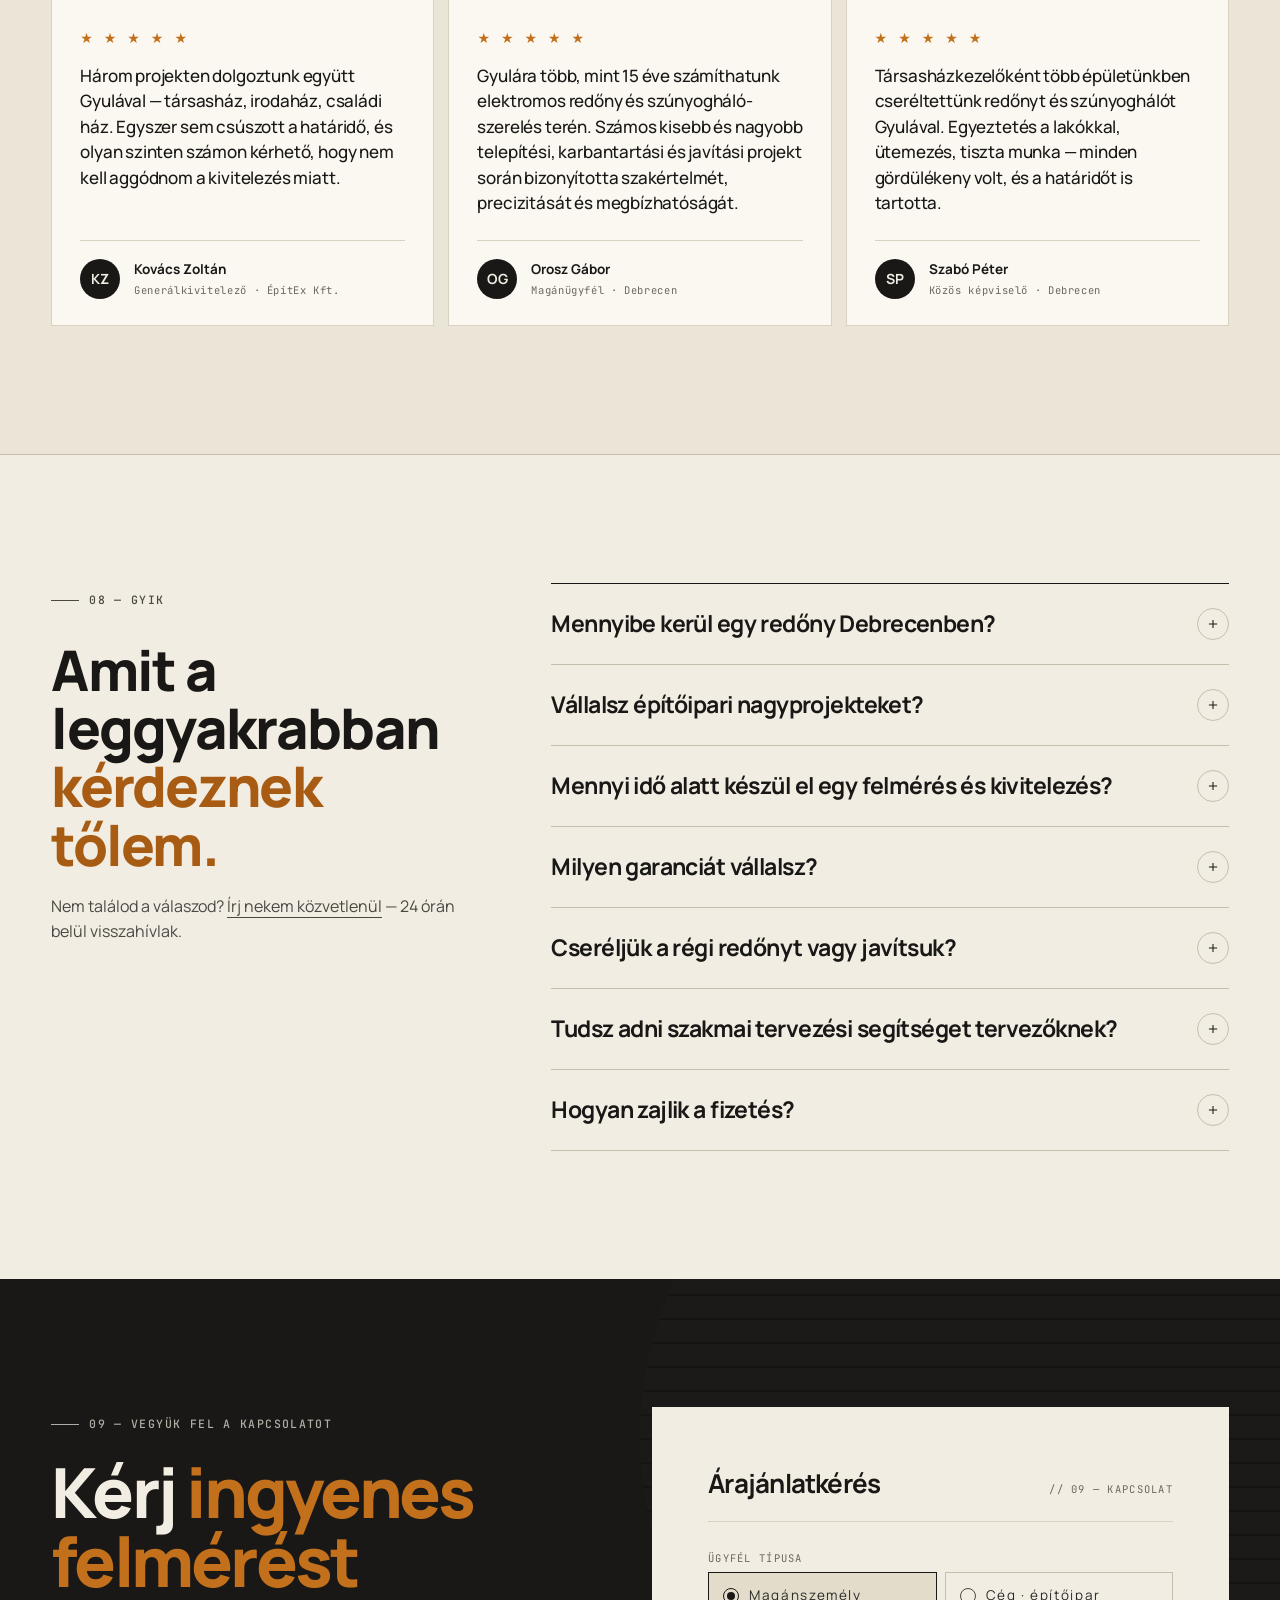
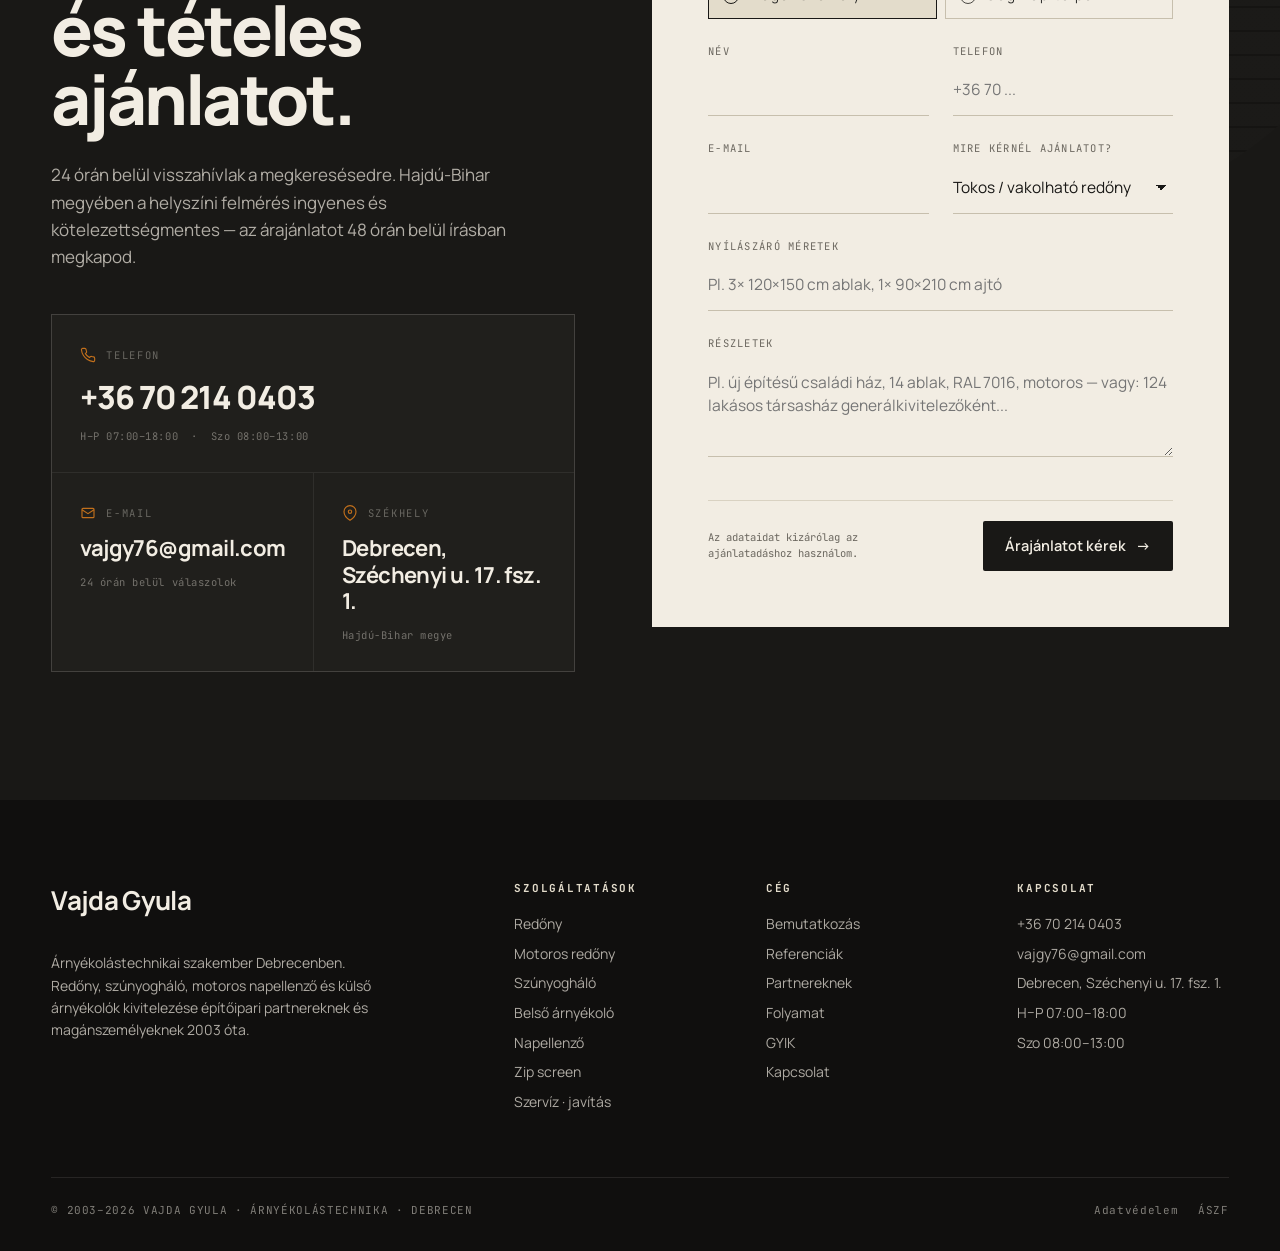
==== commit 14af929a: "Point canonical, OG and sitemap at the live domain Every absolute URL referenced vajdagyula-redony.h" ====
--- a/index.html
+++ b/index.html
@@ -13,7 +13,7 @@
 <meta name="geo.placename" content="Debrecen" />
 <meta name="geo.position" content="47.5316;21.6273" />
 <meta name="ICBM" content="47.5316, 21.6273" />
-<link rel="canonical" href="https://vajdagyula-redony.hu/" />
+<link rel="canonical" href="https://www.vajdagyula.hu/" />
 
 <!-- Icons & manifest -->
 <link rel="icon" href="/favicon.ico" sizes="48x48" />
@@ -27,11 +27,11 @@
 <!-- Open Graph -->
 <meta property="og:type" content="website" />
 <meta property="og:locale" content="hu_HU" />
-<meta property="og:url" content="https://vajdagyula-redony.hu/" />
+<meta property="og:url" content="https://www.vajdagyula.hu/" />
 <meta property="og:site_name" content="Vajda Gyula Árnyékolástechnika" />
 <meta property="og:title" content="Vajda Gyula Redőnyös Debrecen — Árnyékolástechnika minden mennyiségben" />
 <meta property="og:description" content="22 év szakmai tapasztalat. Redőny, szúnyogháló, motoros árnyékolók építőipari kivitelezőknek és magánszemélyeknek Debrecenben és Hajdú-Bihar megyében." />
-<meta property="og:image" content="https://vajdagyula-redony.hu/og.jpg" />
+<meta property="og:image" content="https://www.vajdagyula.hu/og.jpg" />
 <meta property="og:image:width" content="1200" />
 <meta property="og:image:height" content="630" />
 <meta property="og:image:alt" content="Vajda Gyula redőnyös és árnyékolástechnika Debrecen" />
@@ -40,7 +40,7 @@
 <meta name="twitter:card" content="summary_large_image" />
 <meta name="twitter:title" content="Vajda Gyula Redőnyös Debrecen" />
 <meta name="twitter:description" content="Árnyékolástechnika kivitelezés Debrecenben. Építőipari partnereknek és magánszemélyeknek." />
-<meta name="twitter:image" content="https://vajdagyula-redony.hu/og.jpg" />
+<meta name="twitter:image" content="https://www.vajdagyula.hu/og.jpg" />
 
 <!-- Fonts -->
 <link rel="preconnect" href="https://fonts.googleapis.com" />
@@ -58,14 +58,14 @@
 {
   "@context": "https://schema.org",
   "@type": "LocalBusiness",
-  "@id": "https://vajdagyula-redony.hu/#business",
+  "@id": "https://www.vajdagyula.hu/#business",
   "name": "Vajda Gyula Árnyékolástechnika",
   "alternateName": "Vajda Gyula Redőnyös",
   "description": "Árnyékolástechnikai szakember Debrecenben — redőny, szúnyogháló, reluxa, pliszé, motoros napellenző, harmonikaajtó és külső árnyékolók kivitelezése.",
-  "url": "https://vajdagyula-redony.hu/",
+  "url": "https://www.vajdagyula.hu/",
   "telephone": "+36-70-214-0403",
   "email": "vajgy76@gmail.com",
-  "image": "https://vajdagyula-redony.hu/og.jpg",
+  "image": "https://www.vajdagyula.hu/og.jpg",
   "priceRange": "$$",
   "address": {
     "@type": "PostalAddress",
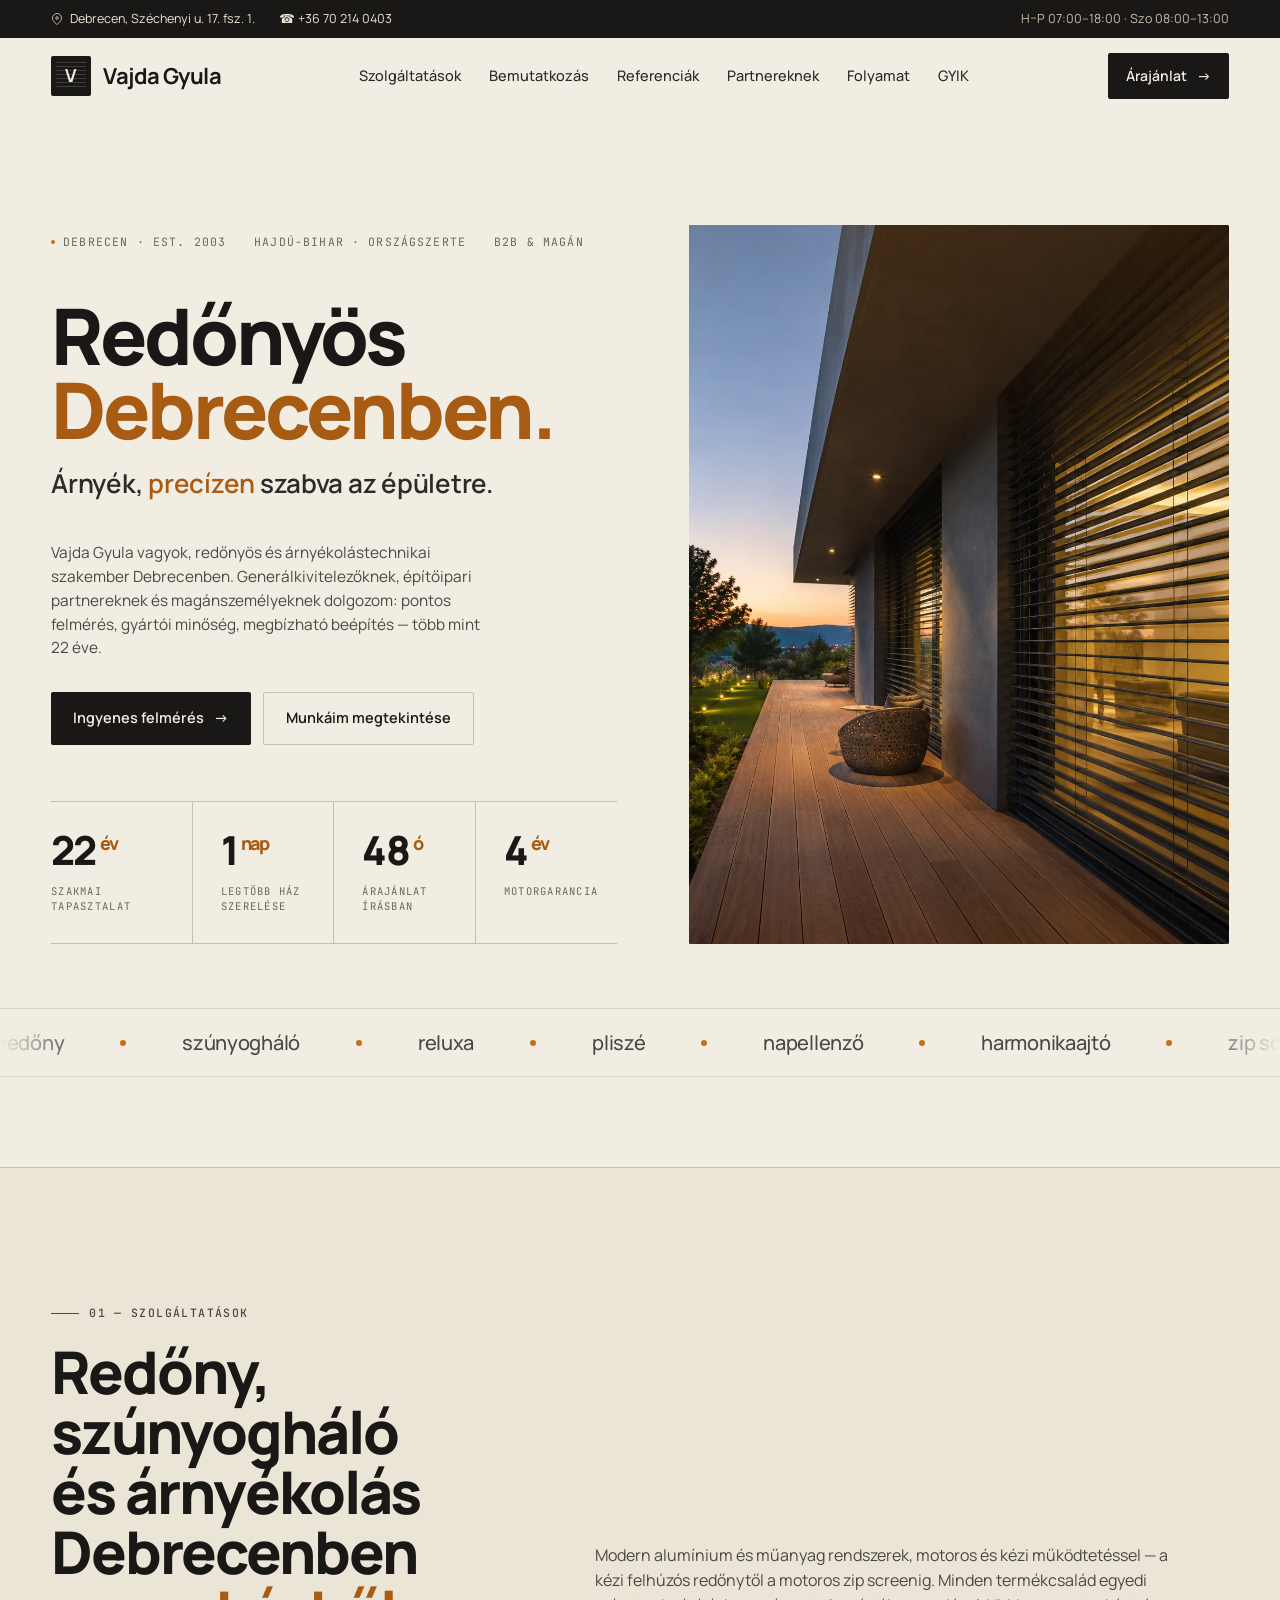
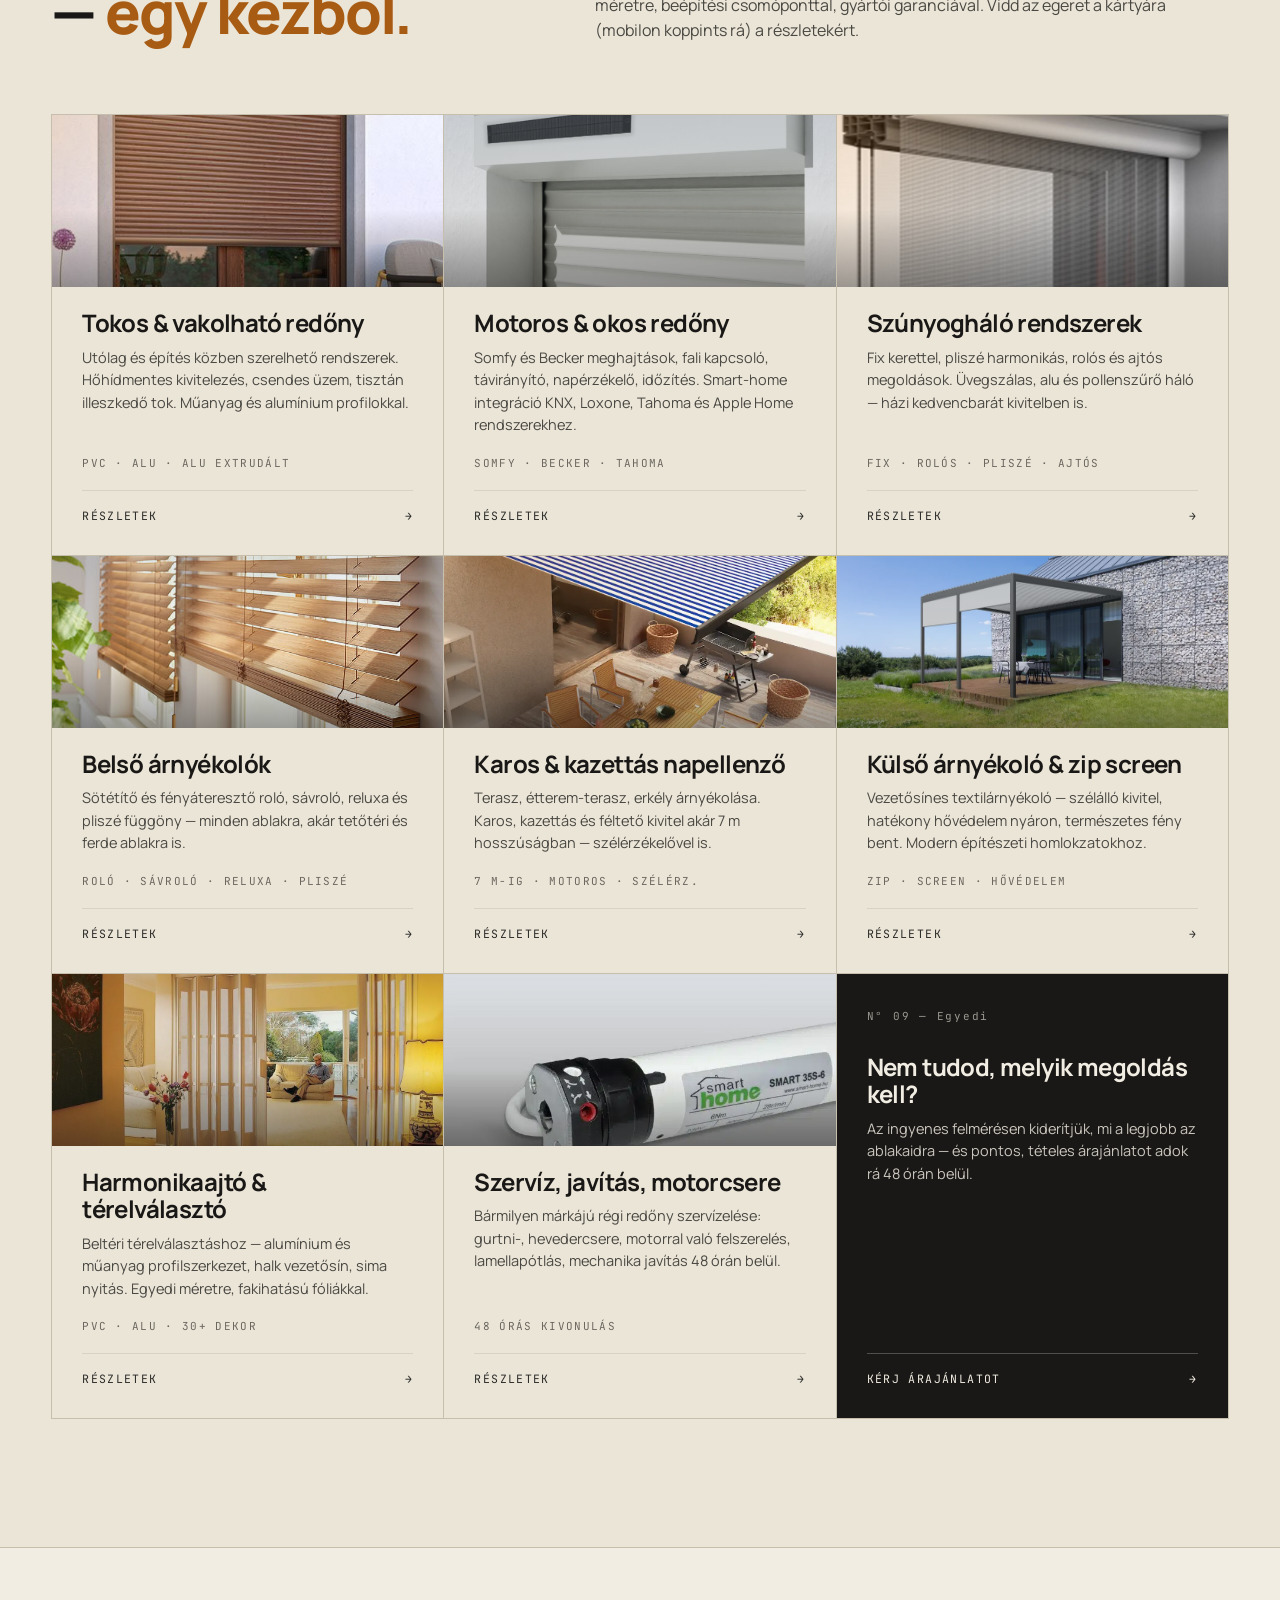
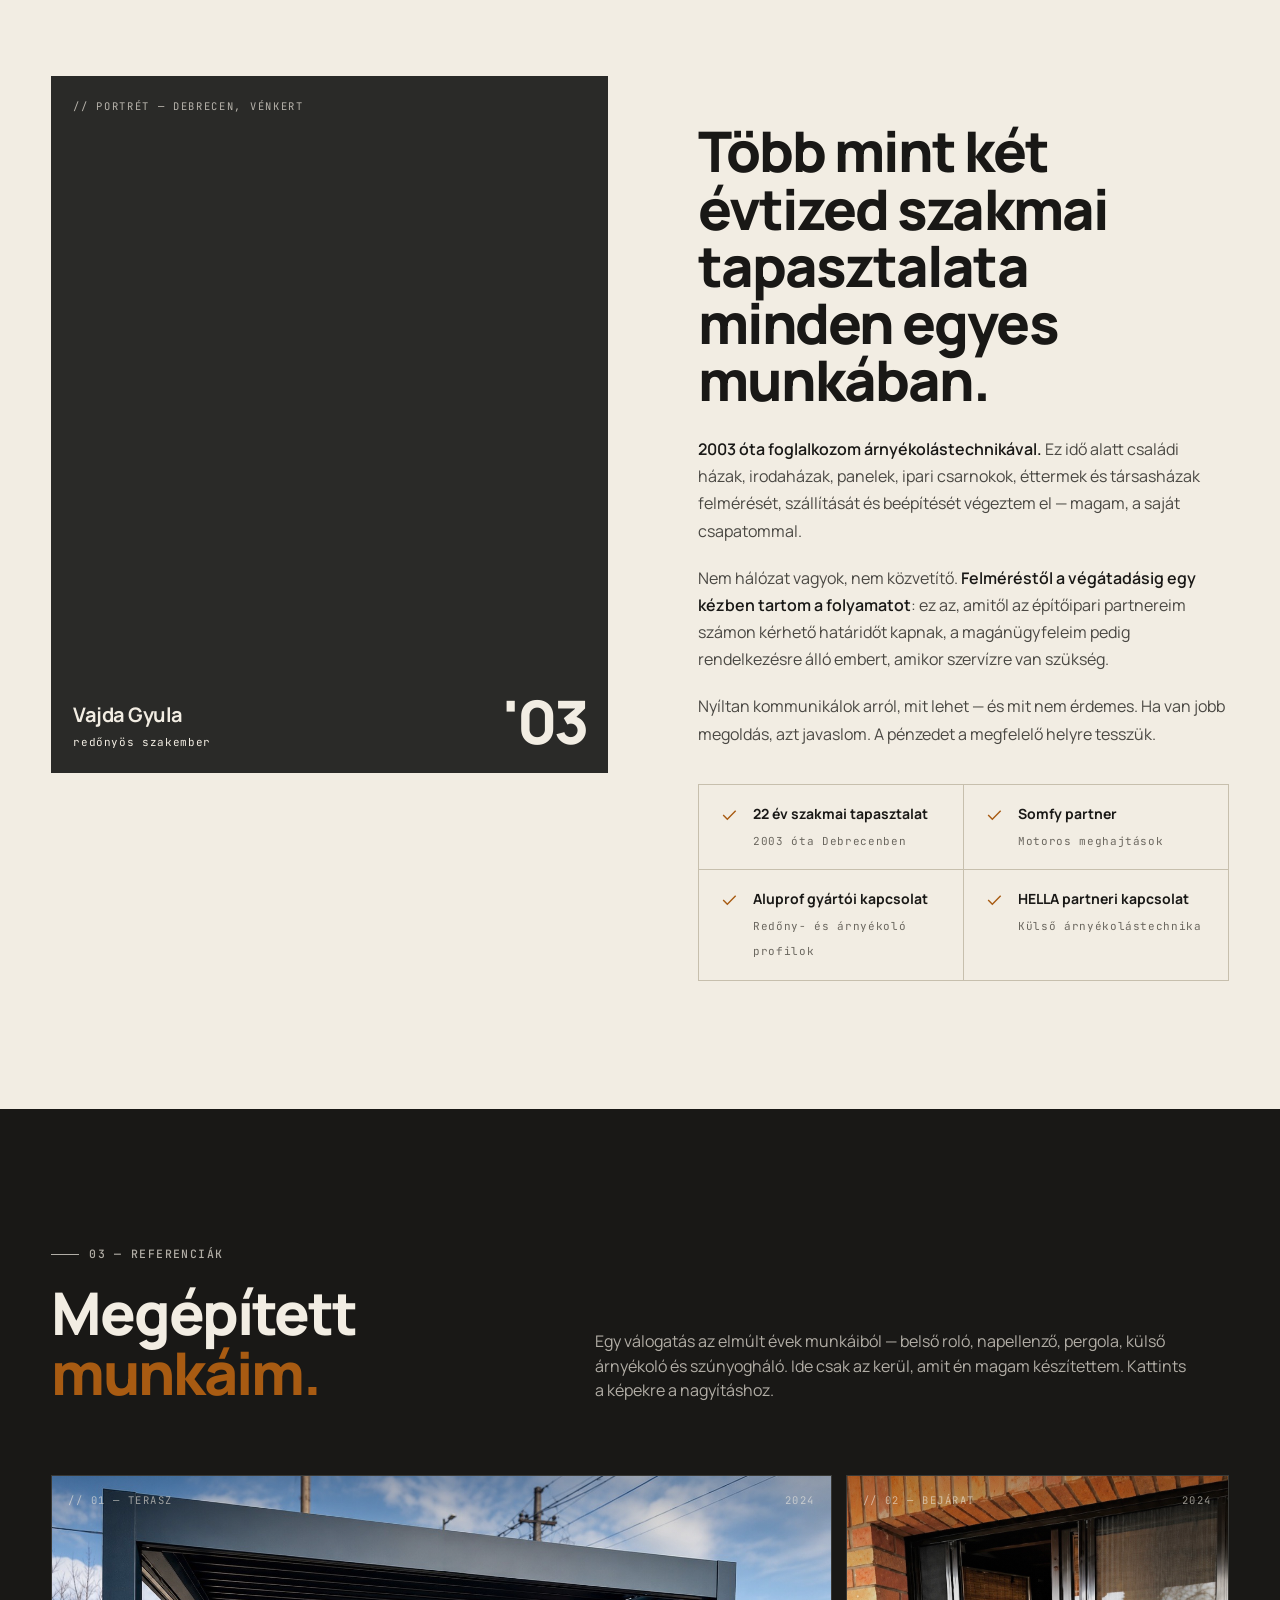
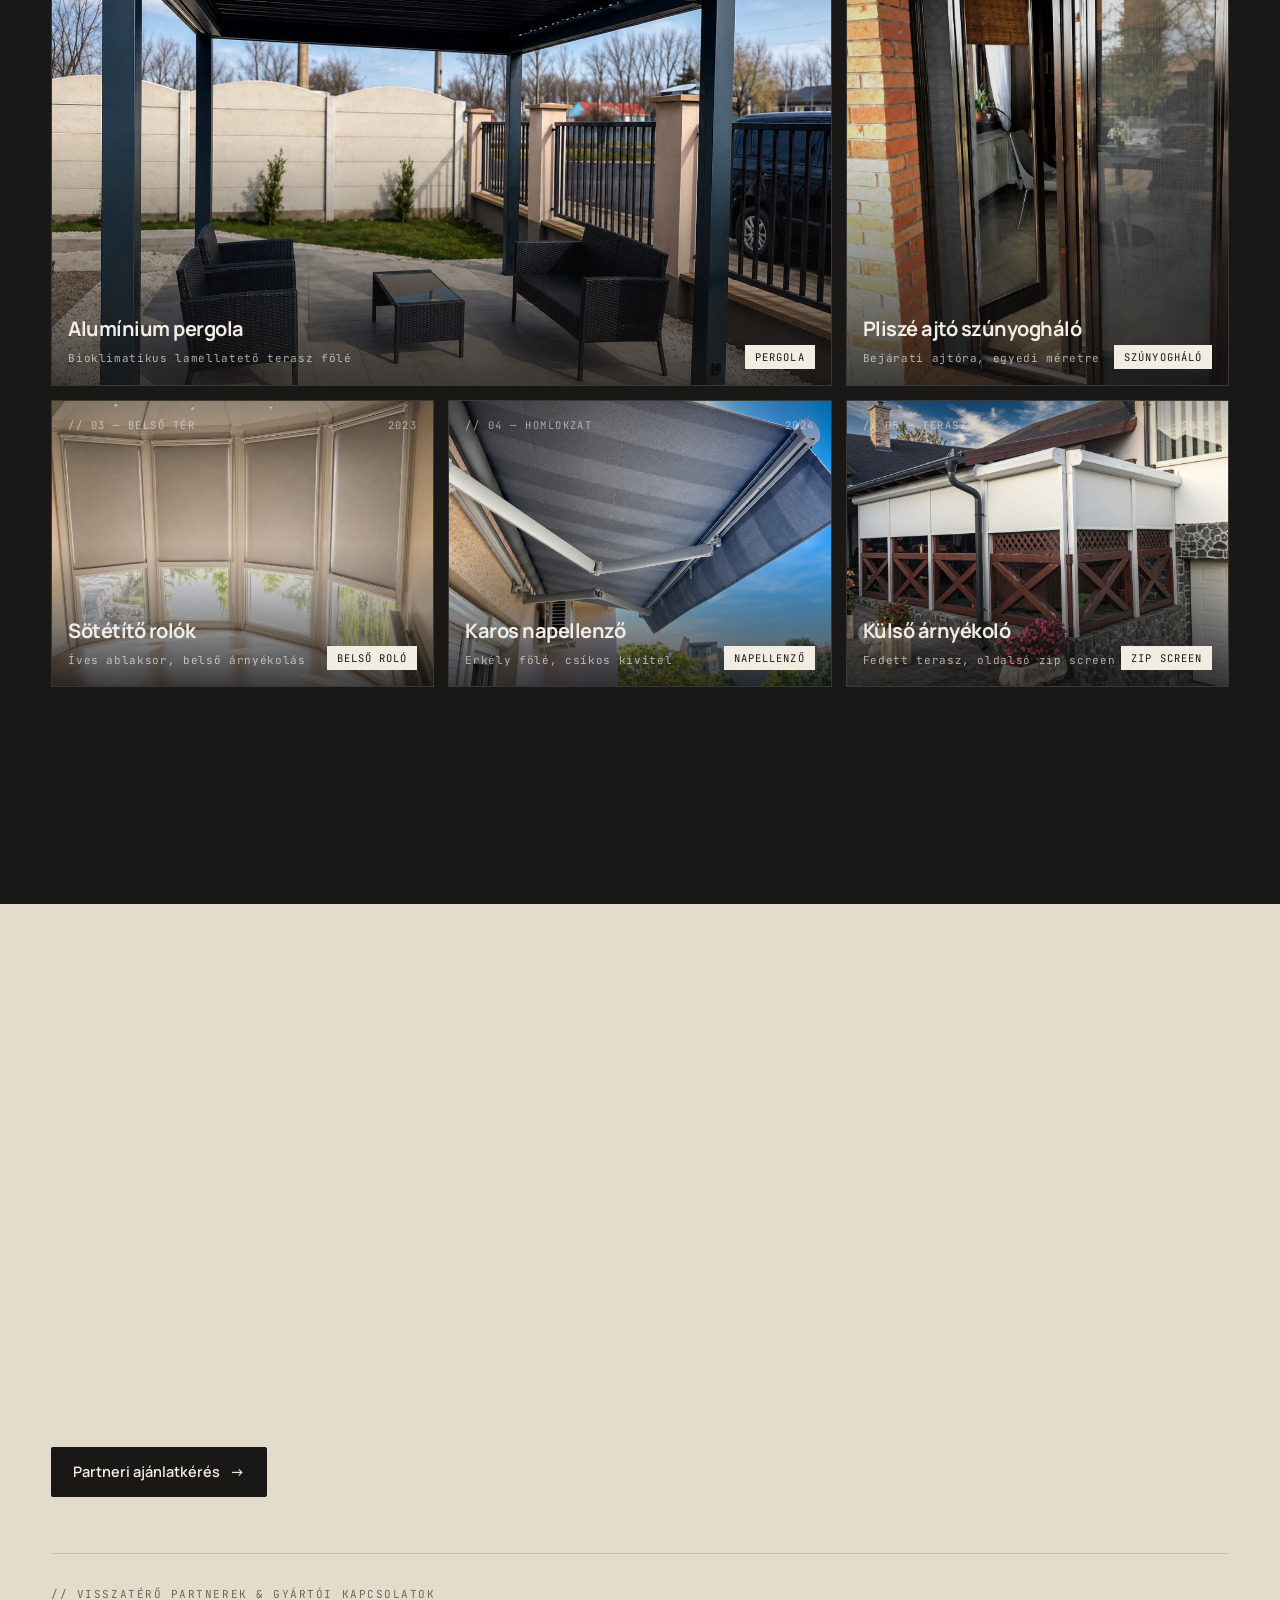
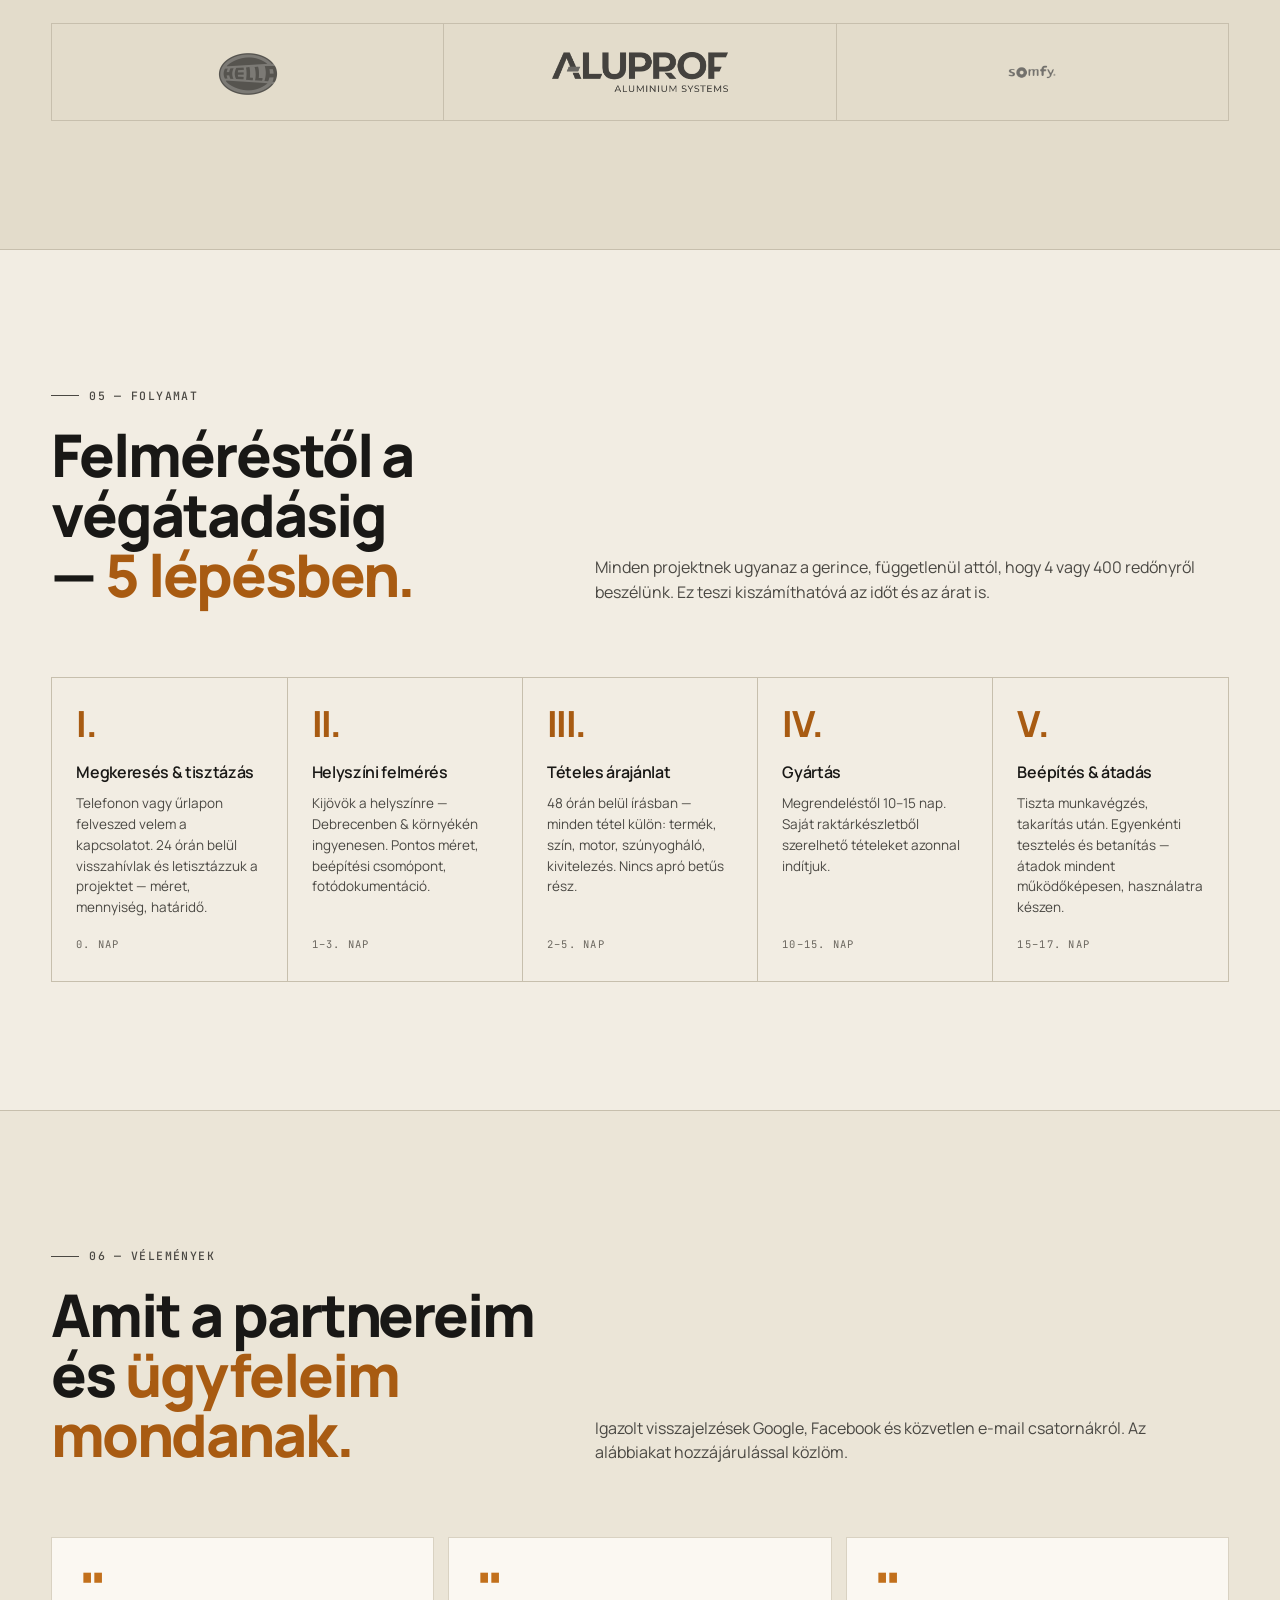
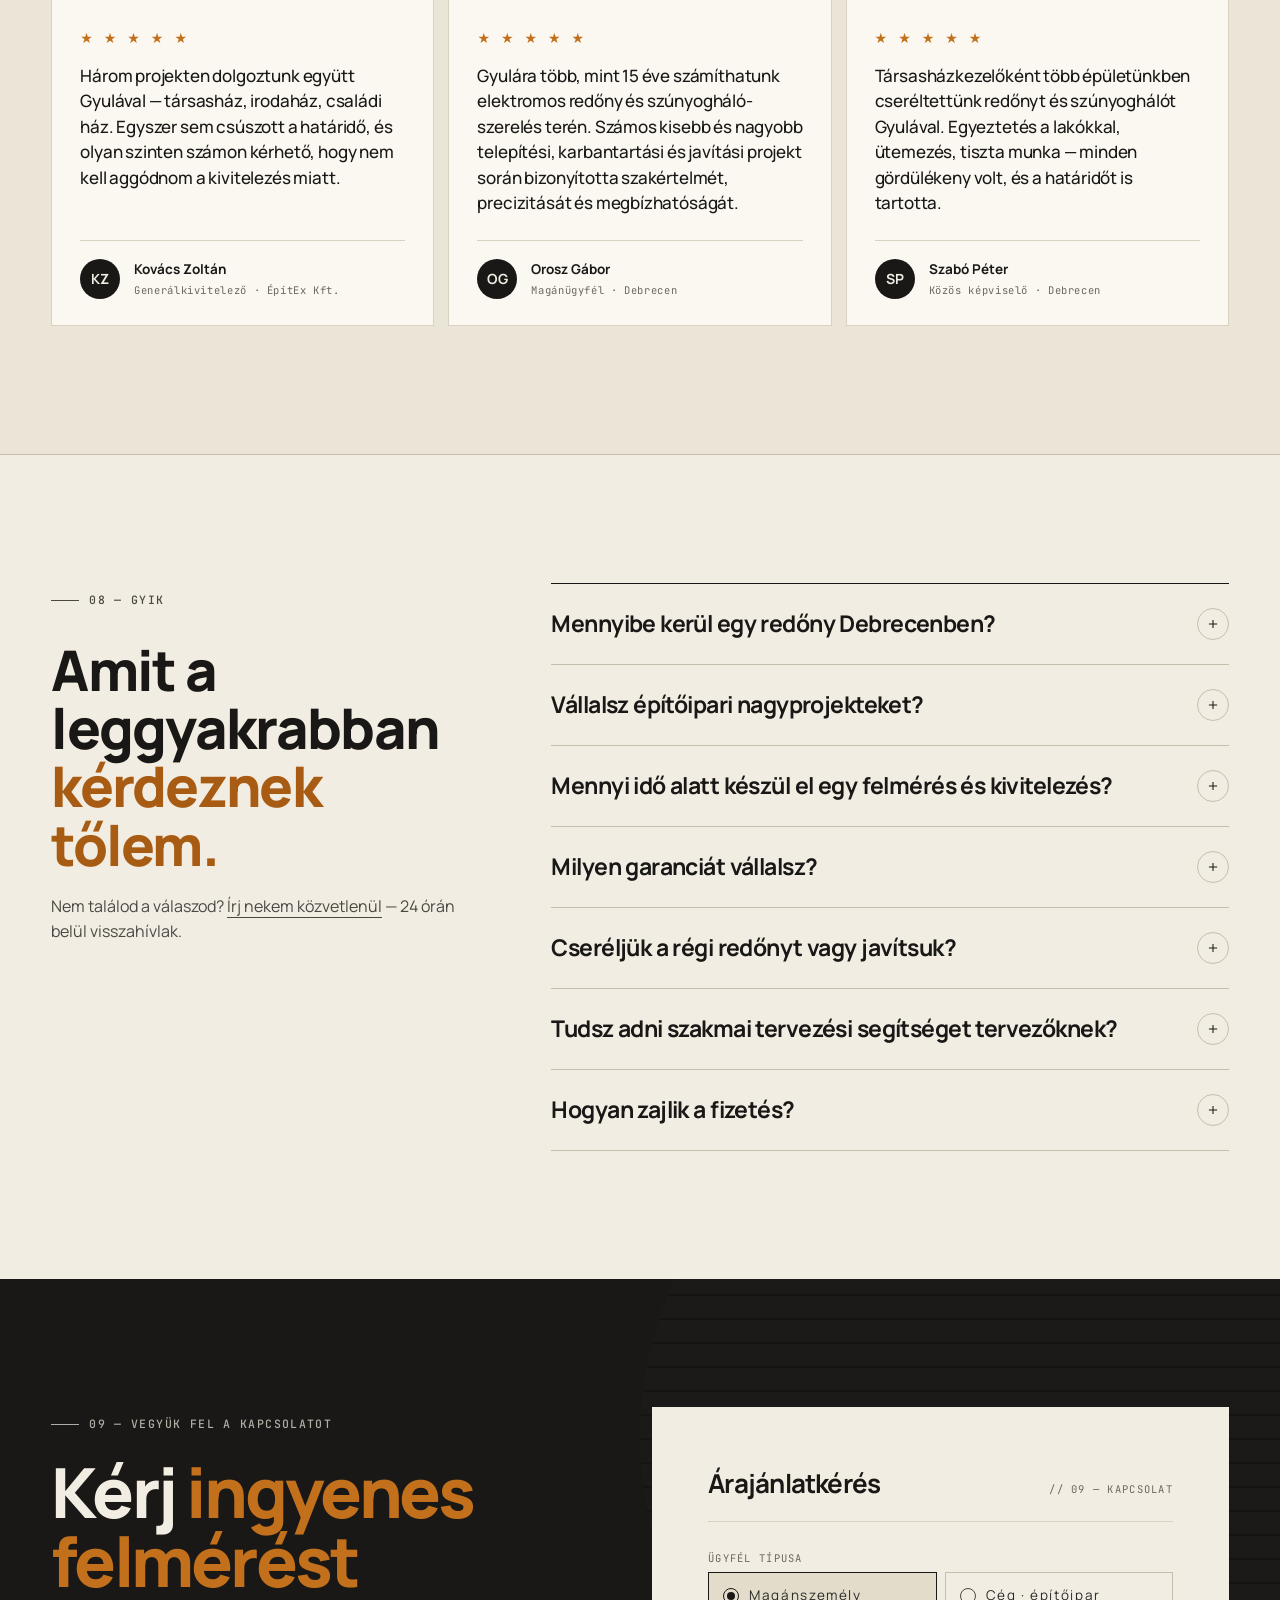
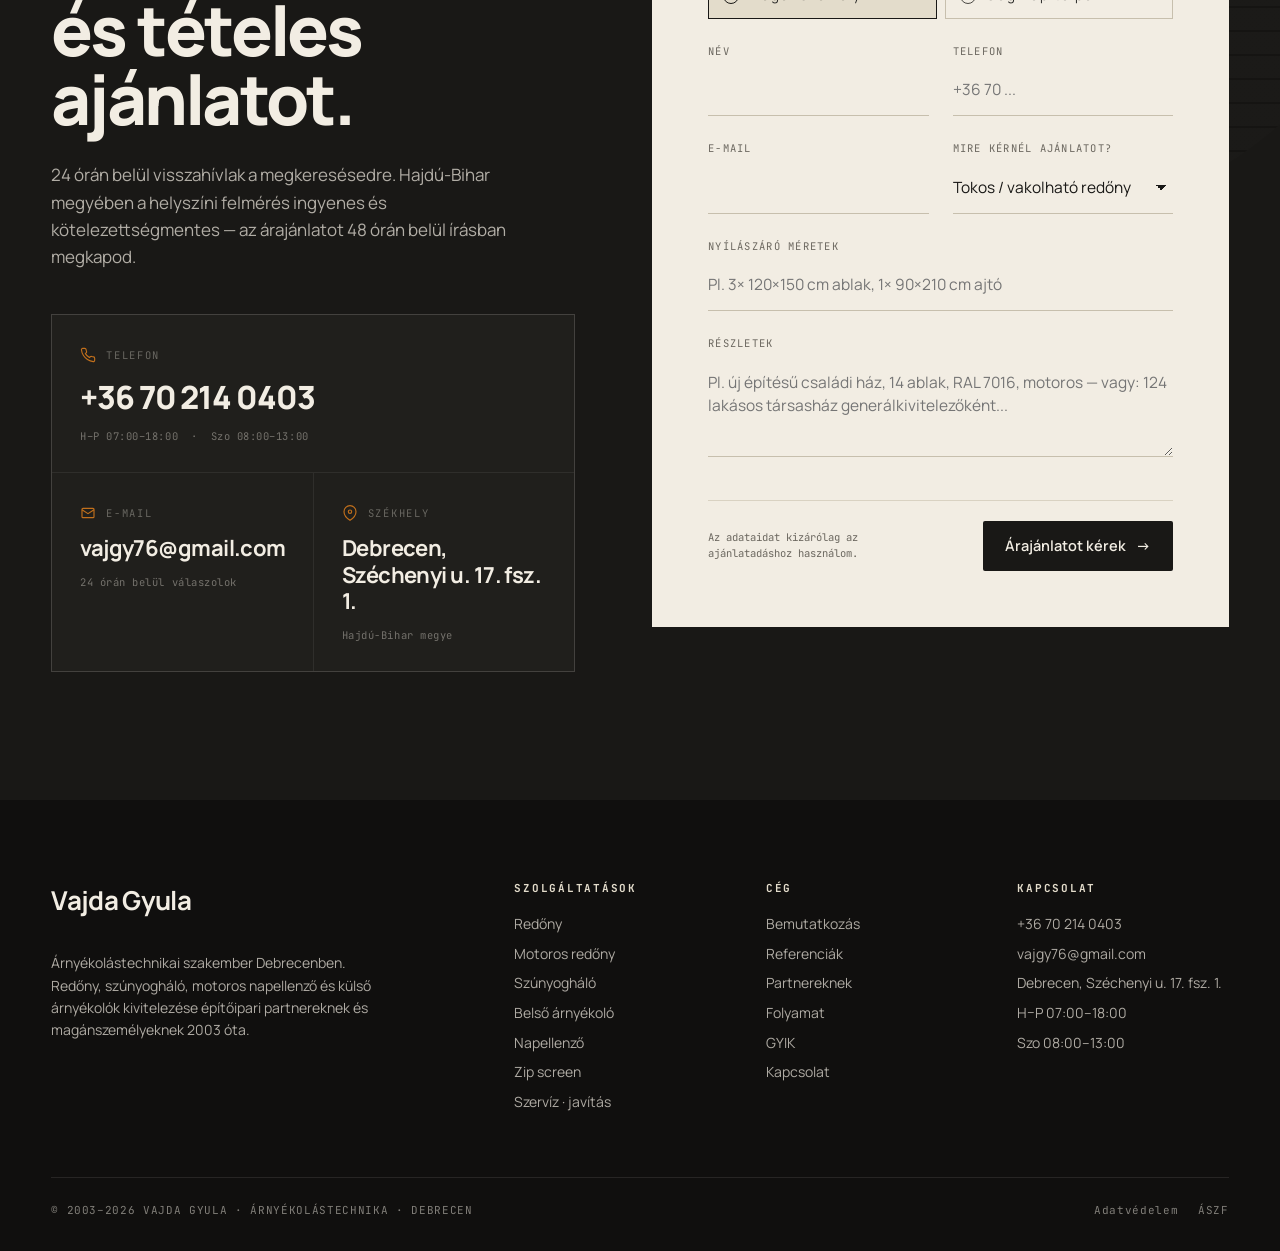
==== commit 5d6e782a: "Add Google Search Console verification tag Verifies ownership of the www.vajdagyula.hu URL-prefix pr" ====
--- a/index.html
+++ b/index.html
@@ -3,6 +3,7 @@
 <head>
 <meta charset="utf-8" />
 <meta name="viewport" content="width=device-width, initial-scale=1, viewport-fit=cover" />
+<meta name="google-site-verification" content="U3I2aNiFQXom13nWGvK0t_svx0MBhvKc5BhsEy6AHbI" />
 <title>Vajda Gyula Redőnyös Debrecen — Árnyékolástechnika, redőny, szúnyogháló, motoros napellenző</title>
 <meta name="description" content="Vajda Gyula árnyékolástechnikai szakember Debrecenben. Redőny, motoros redőny, szúnyogháló, reluxa, pliszé, napellenző, harmonikaajtó és külső árnyékolók kivitelezése — építőipari partnereknek és magánszemélyeknek Hajdú-Bihar megyében. Ingyenes felmérés, garancia, gyors kivitelezés." />
 <meta name="keywords" content="redőnyös Debrecen, árnyékolástechnika Debrecen, redőny Debrecen, motoros redőny, szúnyogháló Debrecen, reluxa, pliszé, napellenző, harmonikaajtó, külső árnyékoló, Vajda Gyula, redőny szerelés Hajdú-Bihar" />
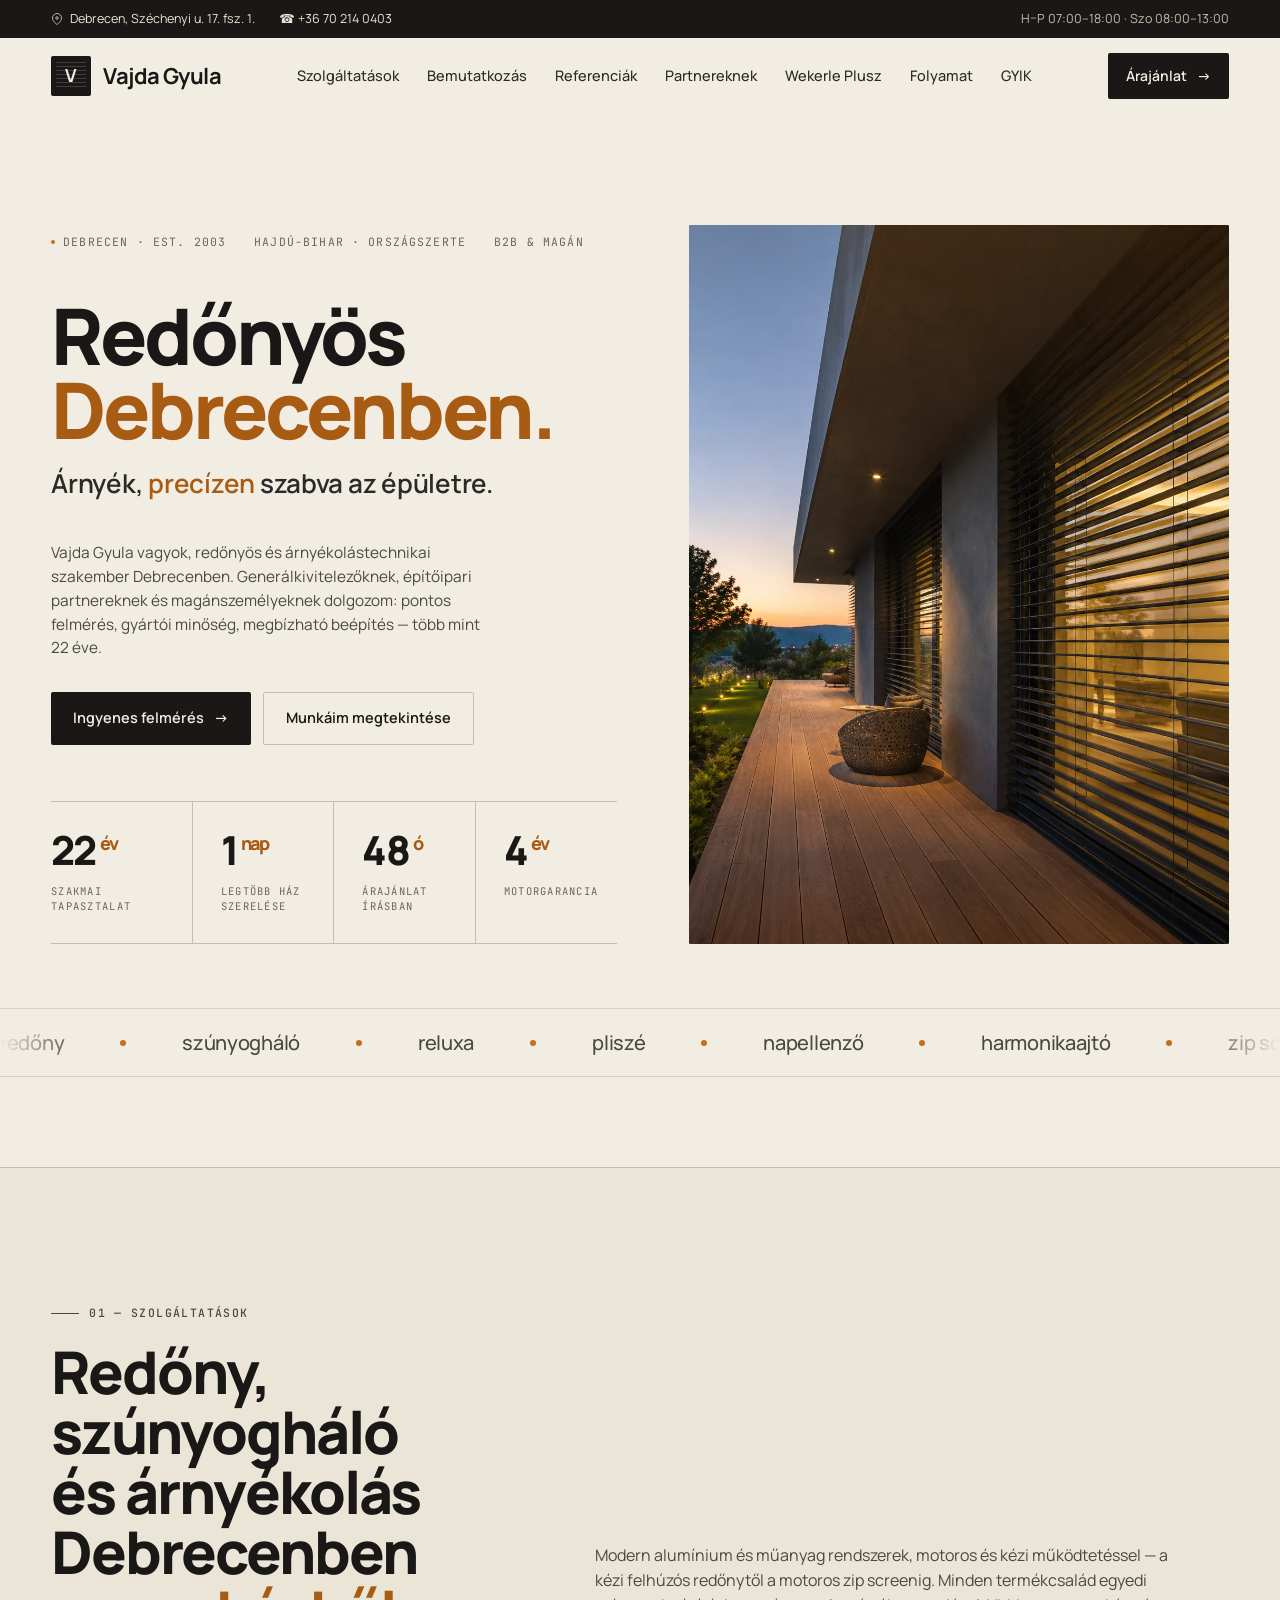
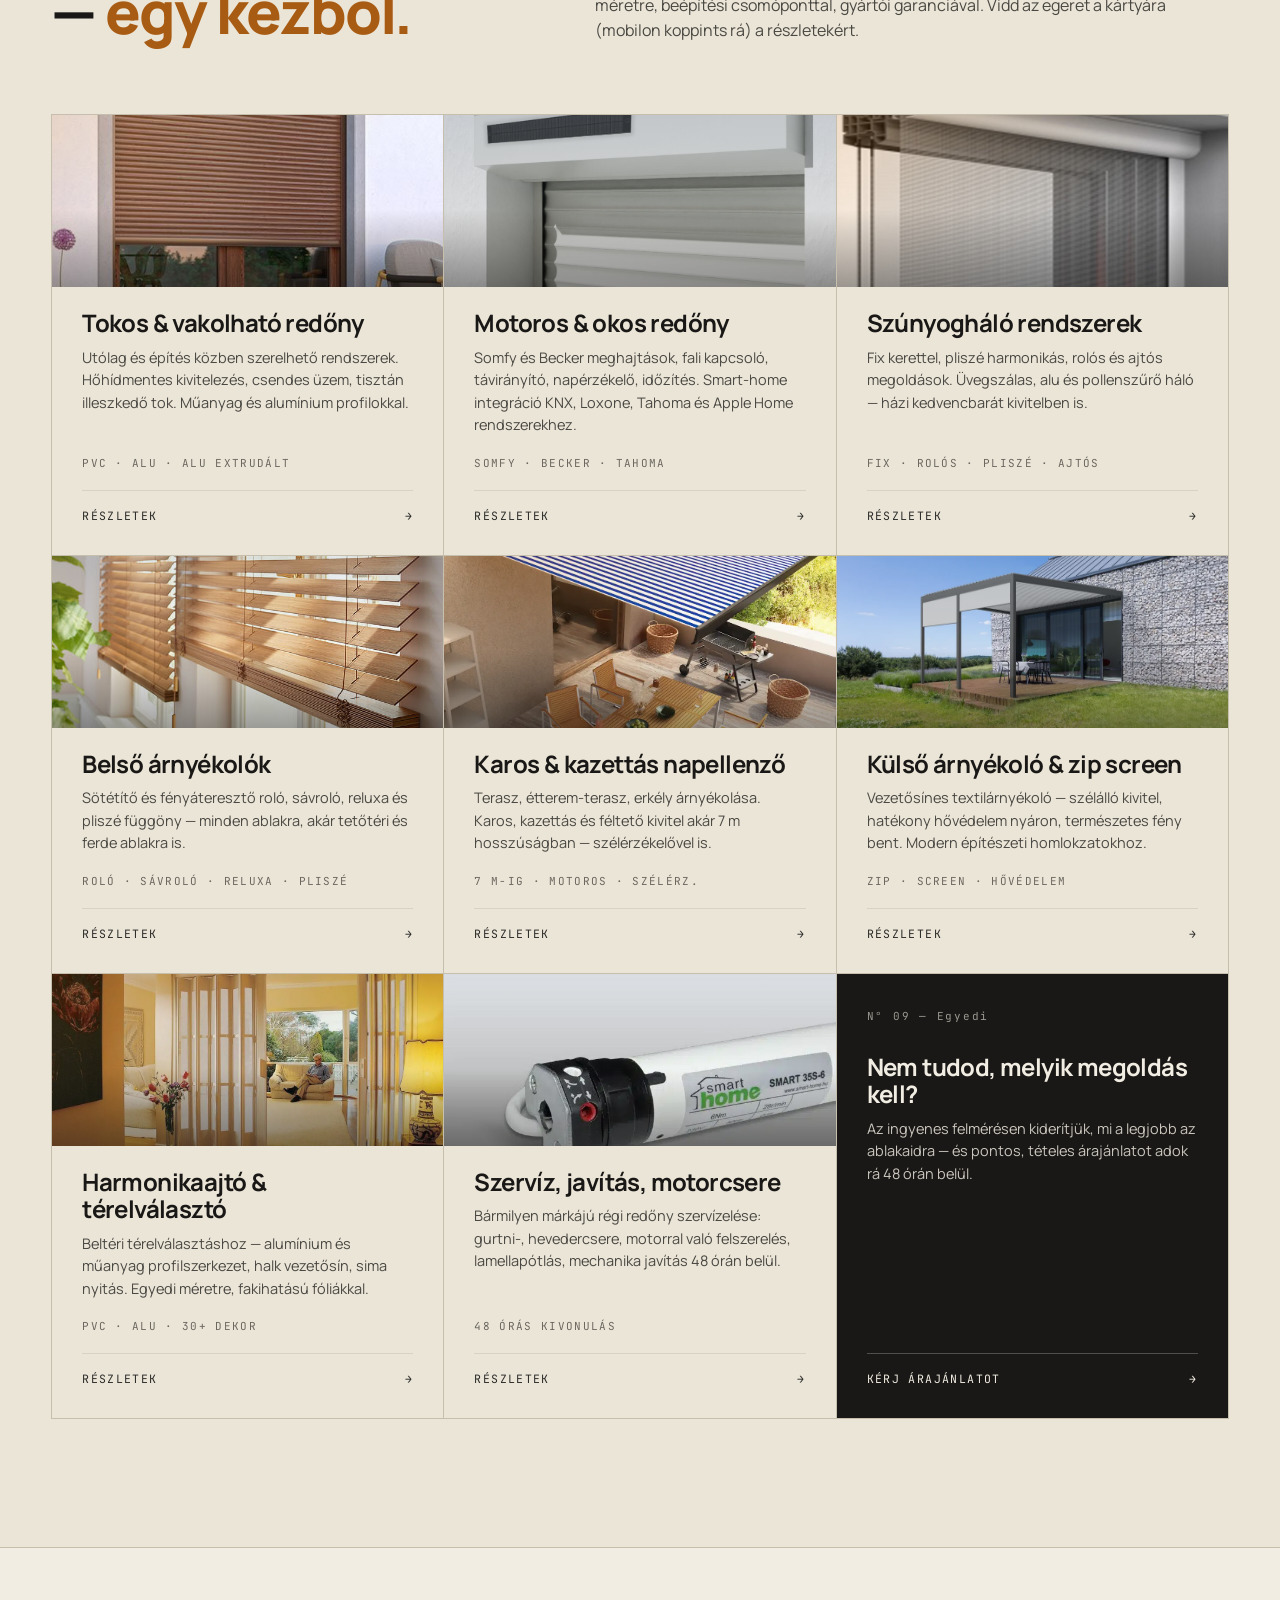
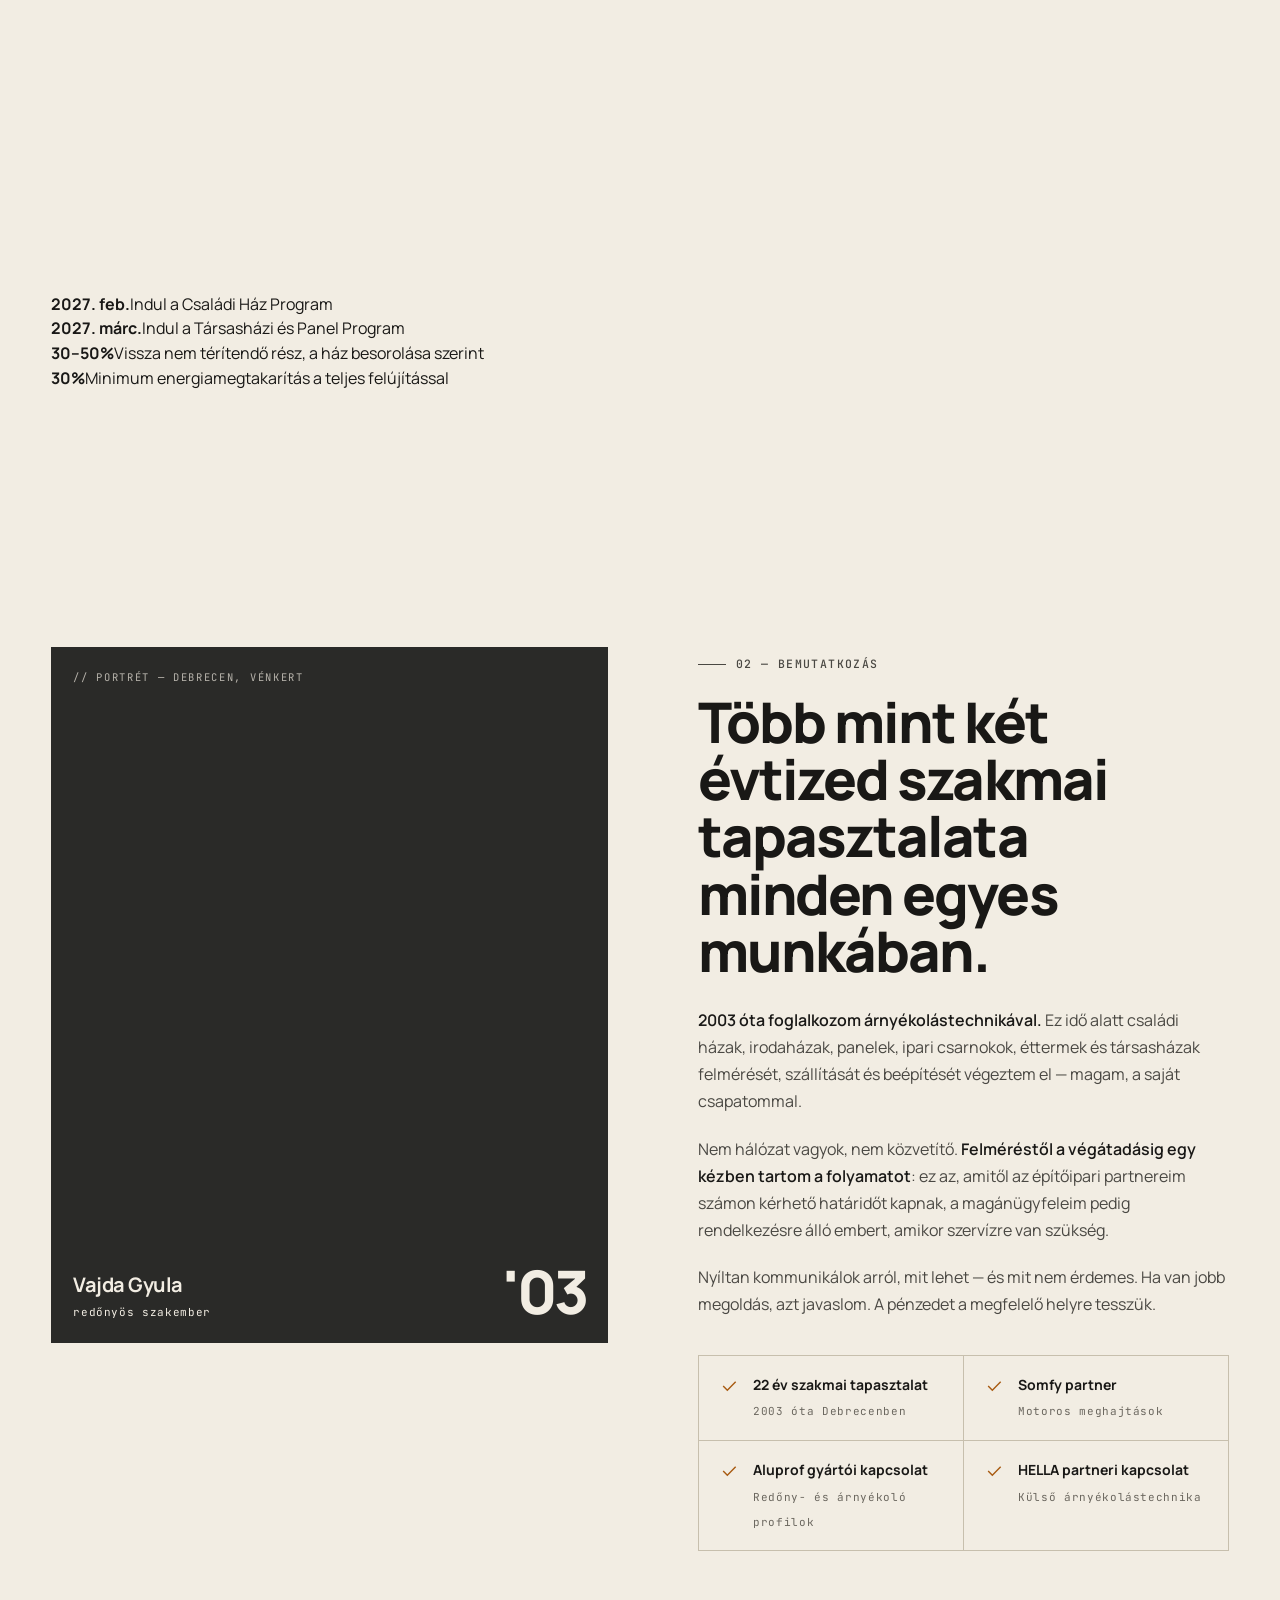
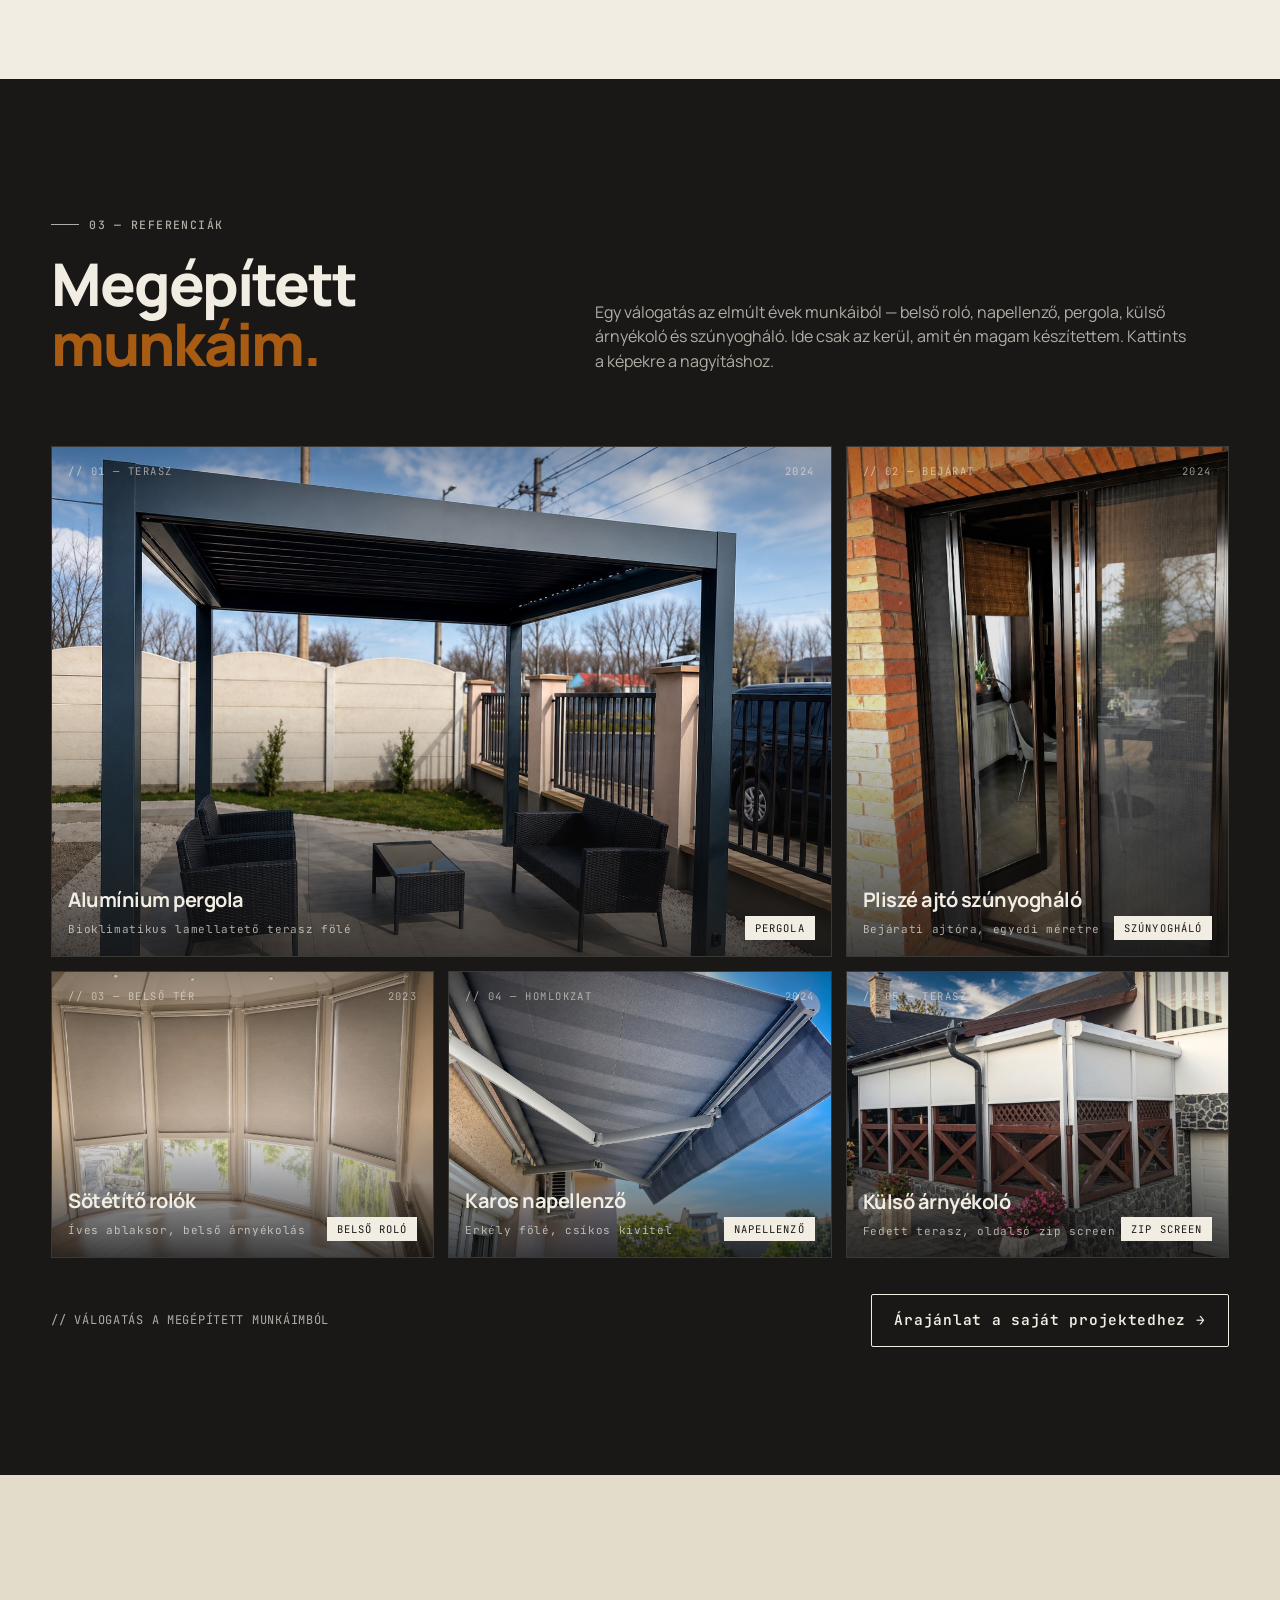
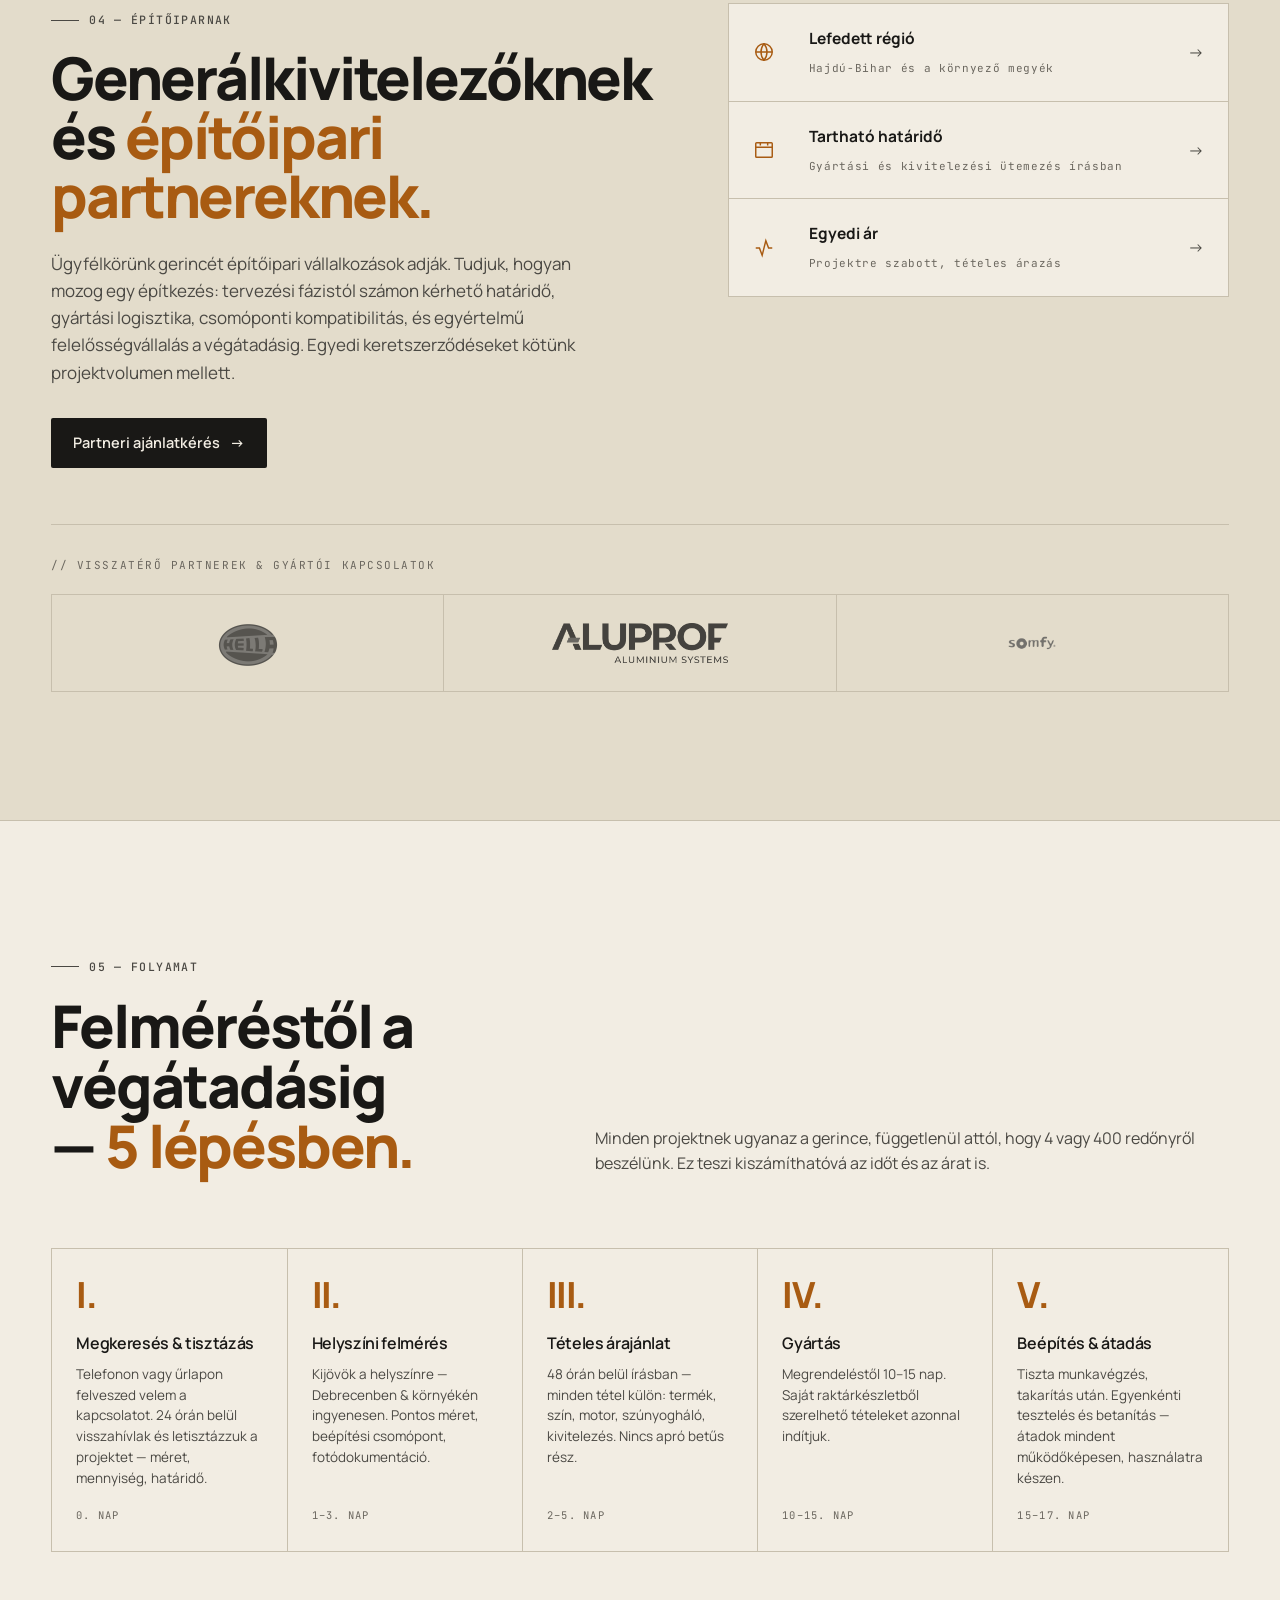
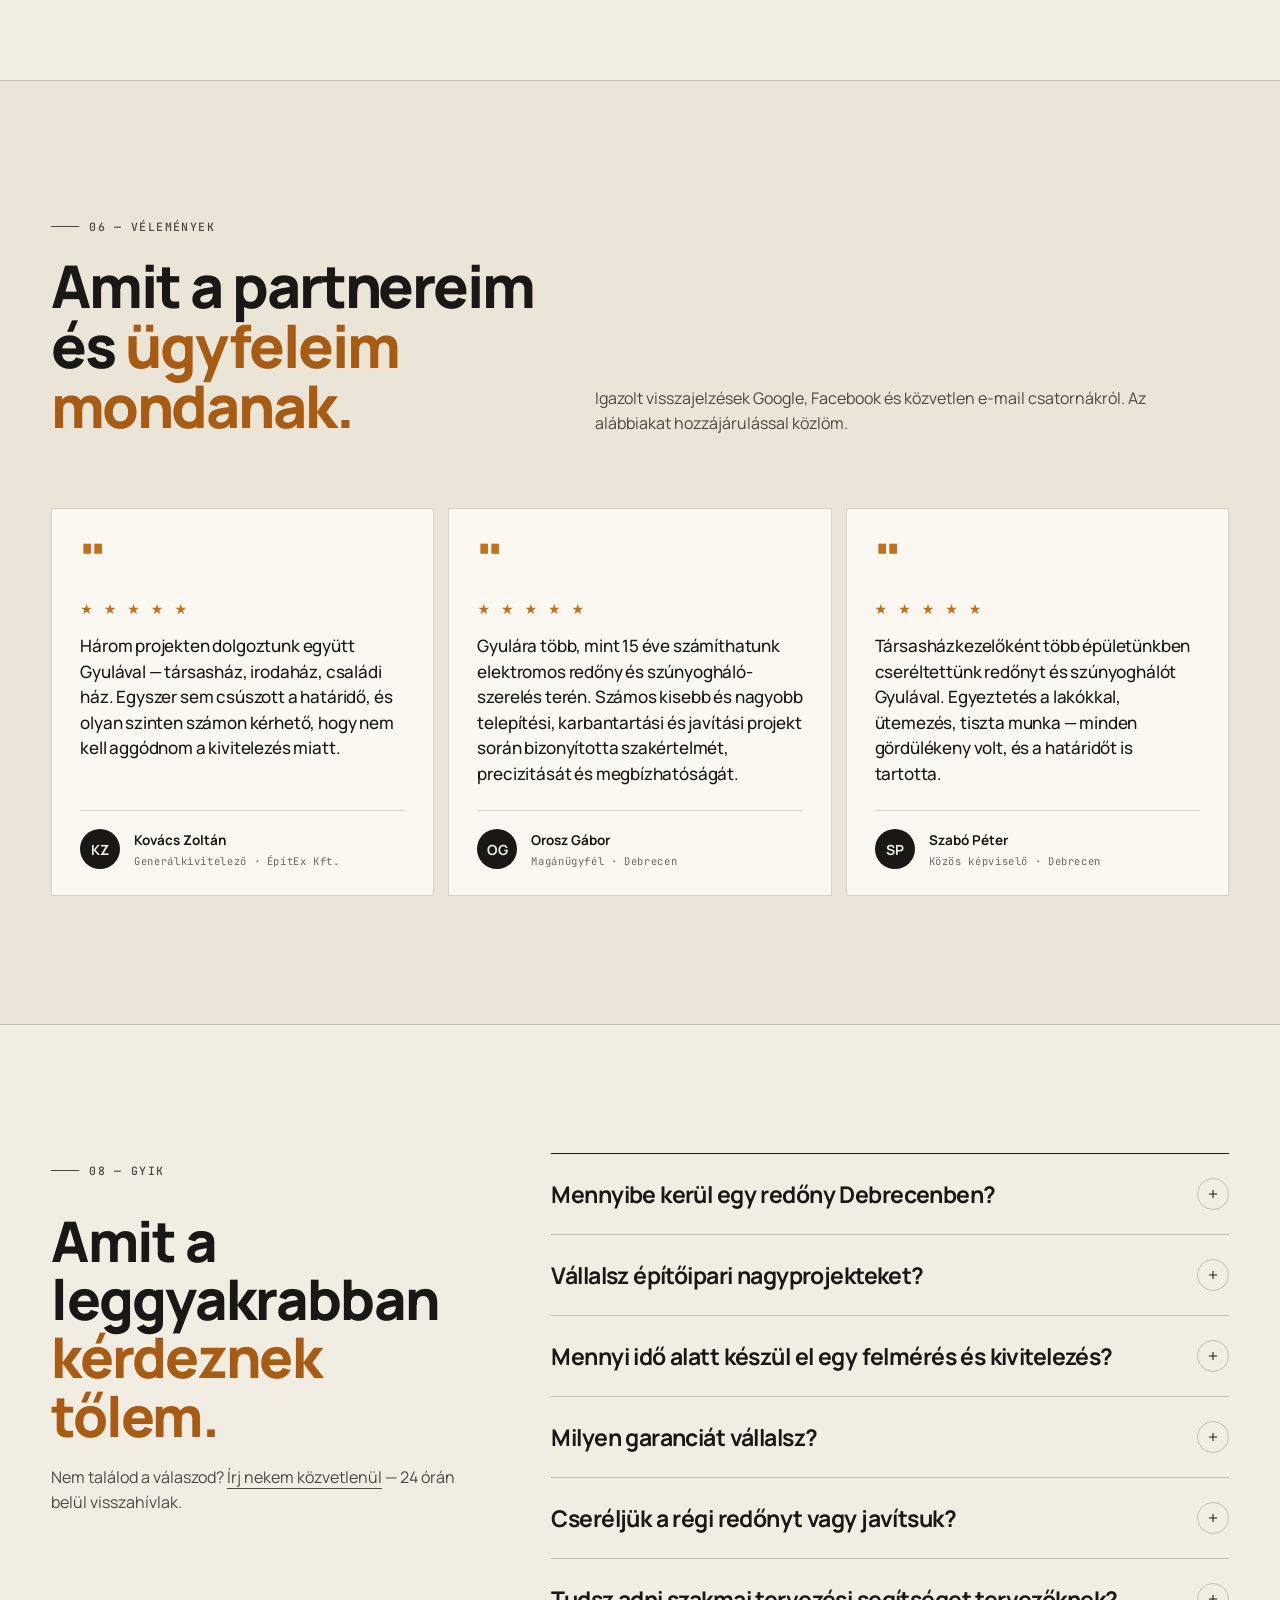
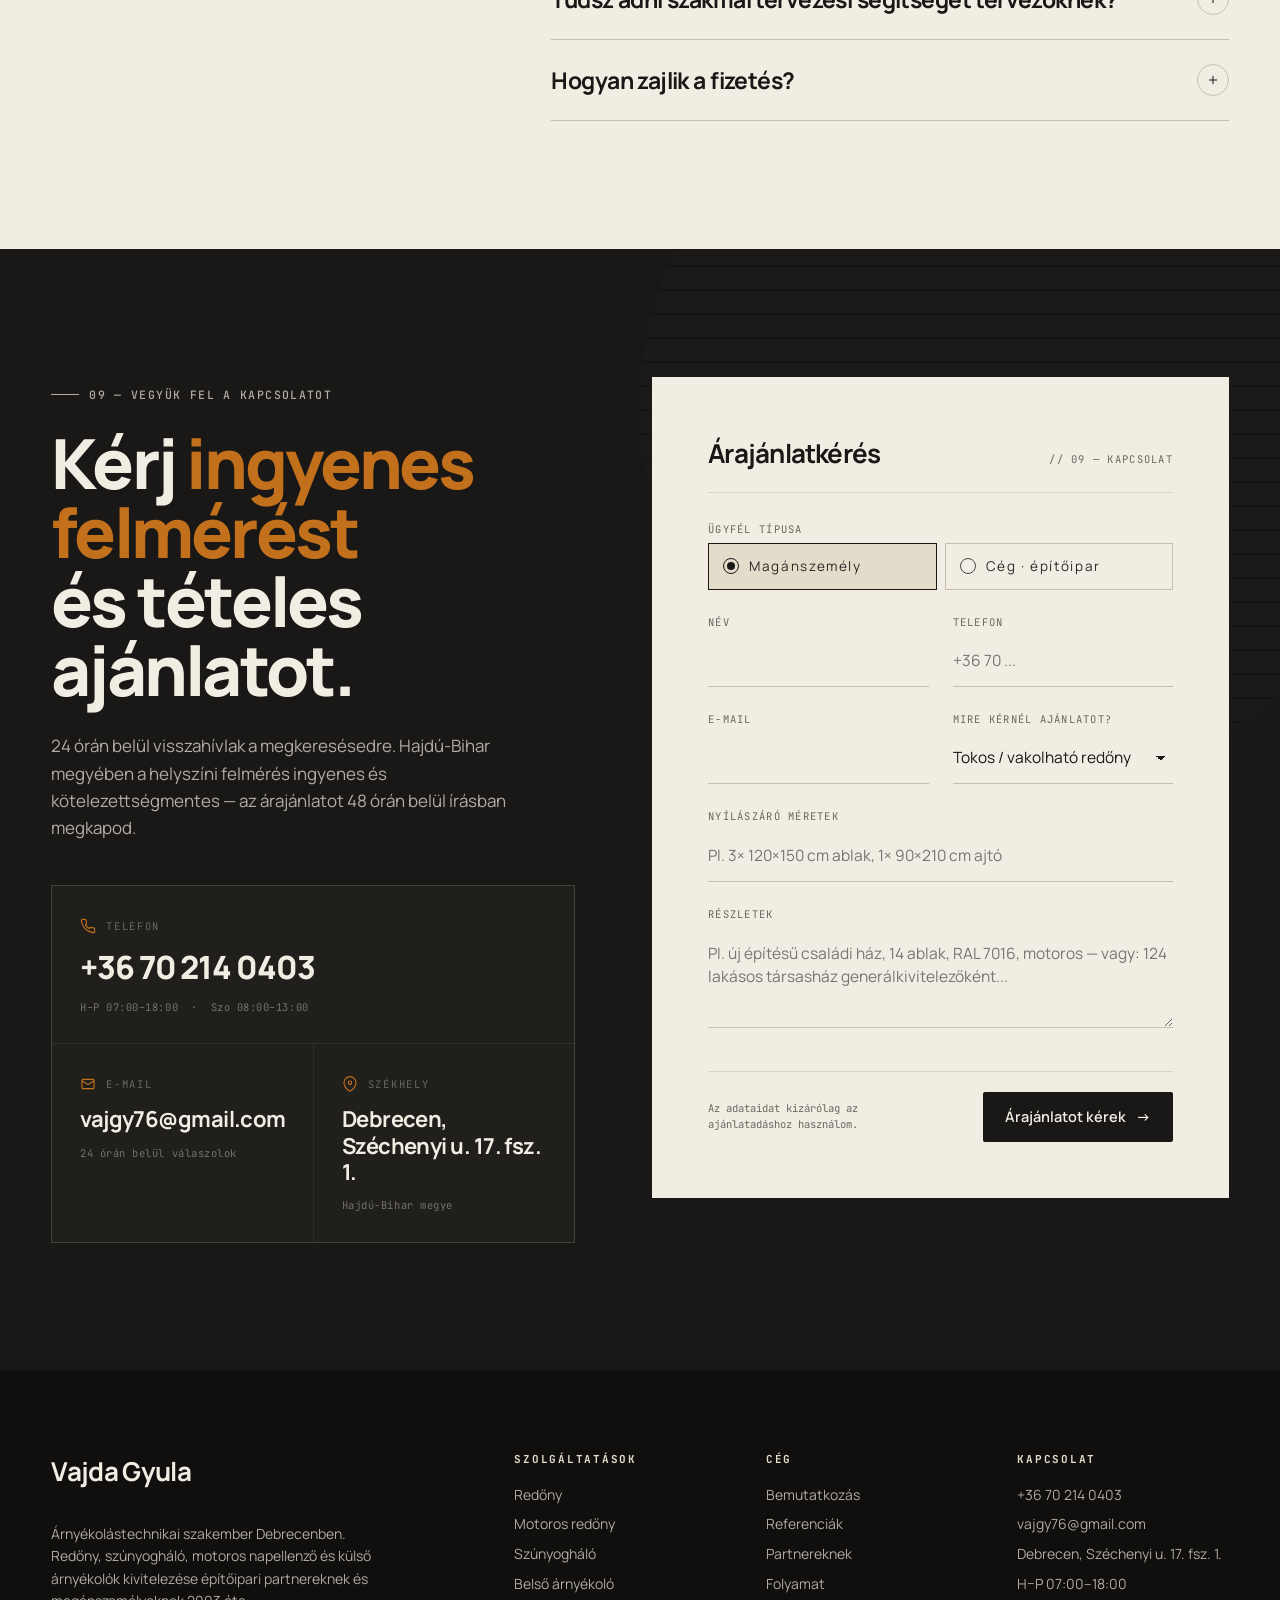
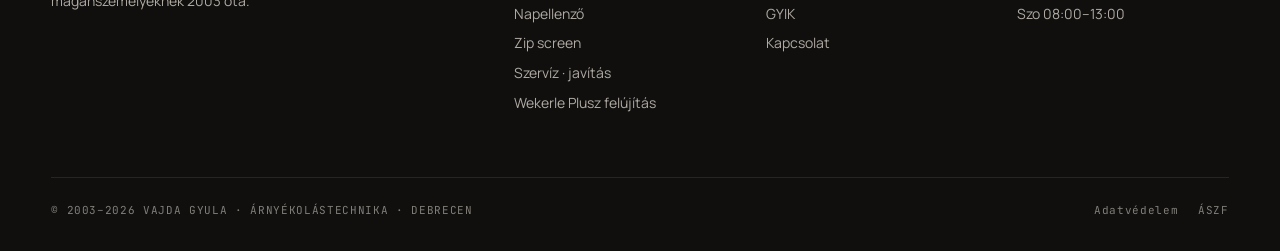
==== commit ed426f4e: "Link Wekerle Plusz page from homepage, nav, footer and sitemap" ====
--- a/index.html
+++ b/index.html
@@ -167,6 +167,7 @@
       <a href="#bemutatkozas">Bemutatkozás</a>
       <a href="#referenciak">Referenciák</a>
       <a href="#partnereknek">Partnereknek</a>
+      <a href="/wekerle-program-redony/">Wekerle Plusz</a>
       <a href="#folyamat">Folyamat</a>
       <a href="#gyik">GYIK</a>
     </nav>
@@ -180,7 +181,8 @@
     <a href="#partnereknek">Partnereknek <small>04</small></a>
     <a href="#folyamat">Folyamat <small>05</small></a>
     <a href="#gyik">GYIK <small>06</small></a>
-    <a href="#kapcsolat">Kapcsolat <small>07</small></a>
+    <a href="/wekerle-program-redony/">Wekerle Plusz <small>07</small></a>
+    <a href="#kapcsolat">Kapcsolat <small>08</small></a>
     <a class="btn btn-primary mobile-cta" href="#kapcsolat">Ingyenes árajánlat <span class="arrow">→</span></a>
   </div>
 </header>
@@ -430,6 +432,27 @@
         <div class="service-cta">Kérj árajánlatot <span class="arrow">→</span></div>
       </a>
 
+    </div>
+  </div>
+</section>
+
+<!-- ===== Wekerle Plusz teaser (részletek: /wekerle-program-redony/) ===== -->
+<section class="wk-teaser" id="wekerle-plusz" aria-labelledby="wekerle-plusz-cim">
+  <div class="wrap">
+    <div class="wk-teaser-grid">
+      <div>
+        <div class="eyebrow reveal">Új · Wekerle Plusz 2027</div>
+        <h2 class="reveal" id="wekerle-plusz-cim">Redőny és árnyékolás <em>a Wekerle Plusz felújításhoz.</em></h2>
+        <p class="reveal">A 2027-ben induló Wekerle Plusz energetikai felújítási program felhasználható tételei között a kormány tájékoztatója az árnyékolást is felsorolja. Összeszedtem, mit tudunk eddig a programról, mire figyelj, és hogyan dolgozunk együtt, ha a felújításodba redőnyt vagy külső árnyékolót tervezel.</p>
+        <a href="/wekerle-program-redony/" class="btn btn-primary reveal">Részletek a programról <span class="arrow">→</span></a>
+      </div>
+      <!-- PROGRAM-ADAT (frissítendő): forrás: wekerle.kormany.hu, ellenőrizve: 2026-11-10 -->
+      <div class="wk-facts reveal" role="list">
+        <div role="listitem"><strong>2027. feb.</strong><span>Indul a Családi Ház Program</span></div>
+        <div role="listitem"><strong>2027. márc.</strong><span>Indul a Társasházi és Panel Program</span></div>
+        <div role="listitem"><strong>30–50%</strong><span>Vissza nem térítendő rész, a ház besorolása szerint</span></div>
+        <div role="listitem"><strong>30%</strong><span>Minimum energiamegtakarítás a teljes felújítással</span></div>
+      </div>
     </div>
   </div>
 </section>
@@ -910,6 +933,7 @@
           <li><a href="#szolgaltatasok">Napellenző</a></li>
           <li><a href="#szolgaltatasok">Zip screen</a></li>
           <li><a href="#szolgaltatasok">Szervíz · javítás</a></li>
+          <li><a href="/wekerle-program-redony/">Wekerle Plusz felújítás</a></li>
         </ul>
       </div>
 
